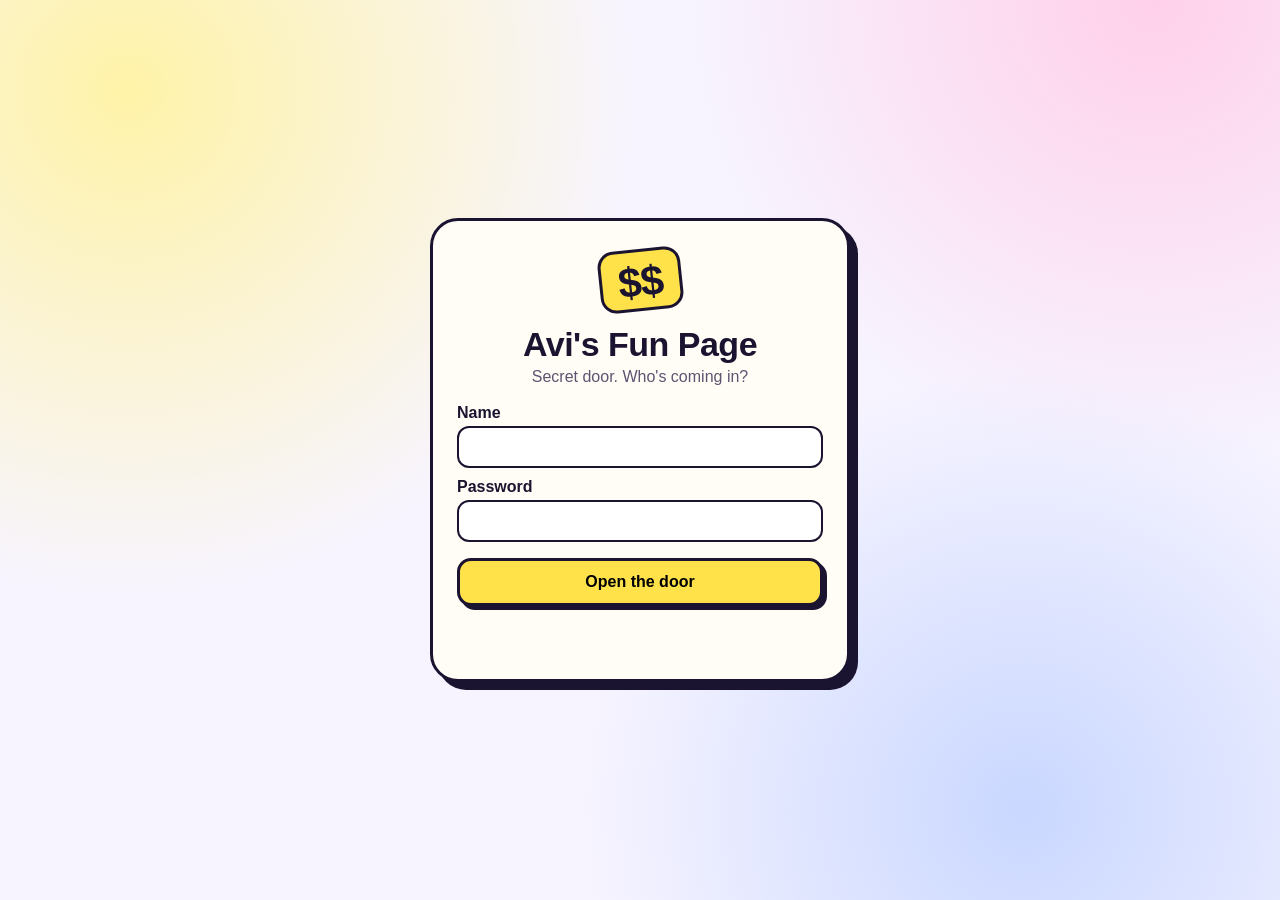
==== avi/index.html @ 1e5a7be8 "Avi page: bot is on" ====
<!DOCTYPE html>
<html lang="en">
<head>
<meta name="robots" content="noindex, nofollow">
<meta charset="UTF-8" />
<meta name="viewport" content="width=device-width, initial-scale=1" />
<title>Avi's Fun Page</title>
<style>
  :root {
    --yellow: #ffe14a;
    --ink: #1b1430;
    --card: #fffdf6;
    --blue: #3d6bff;
    --pink: #ff5fa2;
    --green: #1faf6a;
  }
  * { box-sizing: border-box; }
  body {
    margin: 0;
    min-height: 100vh;
    font-family: "Trebuchet MS", "Segoe UI", sans-serif;
    color: var(--ink);
    background:
      radial-gradient(circle at 10% 10%, #fff3a8 0, transparent 36%),
      radial-gradient(circle at 90% 0%, #ffd0ea 0, transparent 32%),
      radial-gradient(circle at 80% 90%, #c9d7ff 0, transparent 34%),
      #f7f4ff;
  }
  button, input { font: inherit; }
  .wrap { max-width: 980px; margin: 0 auto; padding: 28px 18px 64px; }
  .hidden { display: none !important; }
  .gate {
    min-height: 100vh;
    display: grid;
    place-items: center;
    padding: 24px;
  }
  .gate-card {
    width: min(420px, 100%);
    background: var(--card);
    border: 3px solid var(--ink);
    border-radius: 28px;
    padding: 28px 24px 22px;
    box-shadow: 8px 8px 0 var(--ink);
    text-align: center;
  }
  .egg-mark {
    display: inline-block;
    background: var(--yellow);
    color: var(--ink);
    font-weight: 900;
    font-size: 42px;
    letter-spacing: -1px;
    padding: 6px 16px 2px;
    border-radius: 16px;
    border: 3px solid var(--ink);
    transform: rotate(-6deg);
  }
  h1 { font-size: 34px; margin: 14px 0 4px; letter-spacing: -0.5px; }
  .sub { margin: 0 0 18px; color: #5c5470; }
  label { display: block; text-align: left; font-weight: 700; margin: 10px 0 4px; }
  input[type="text"], input[type="password"] {
    width: 100%;
    border: 2px solid var(--ink);
    border-radius: 12px;
    padding: 10px 12px;
    background: #fff;
  }
  .go {
    margin-top: 16px;
    width: 100%;
    background: var(--yellow);
    border: 3px solid var(--ink);
    border-radius: 14px;
    padding: 12px;
    font-weight: 800;
    cursor: pointer;
    box-shadow: 4px 4px 0 var(--ink);
  }
  .go:active { transform: translate(2px, 2px); box-shadow: 2px 2px 0 var(--ink); }
  .nope { min-height: 1.2em; color: #c4235a; font-weight: 700; }
  header.top {
    display: flex;
    justify-content: space-between;
    align-items: flex-end;
    gap: 12px;
    margin-bottom: 18px;
  }
  header.top h1 { margin: 0; font-size: 40px; }
  .who { font-weight: 800; }
  .out {
    background: #fff;
    border: 2px solid var(--ink);
    border-radius: 999px;
    padding: 6px 12px;
    cursor: pointer;
    font-weight: 700;
  }
  .grid { display: grid; grid-template-columns: repeat(auto-fit, minmax(260px, 1fr)); gap: 16px; }
  .card {
    background: var(--card);
    border: 3px solid var(--ink);
    border-radius: 22px;
    padding: 16px;
    box-shadow: 6px 6px 0 var(--ink);
  }
  .card h2 { margin: 0 0 8px; font-size: 22px; }
  .math-row, .sport-row { display: flex; flex-wrap: wrap; gap: 8px; }
  .chip, .check {
    border: 2px solid var(--ink);
    background: #fff;
    border-radius: 999px;
    padding: 6px 12px;
    cursor: pointer;
    font-weight: 800;
  }
  .chip.on { background: var(--yellow); }
  .problem { font-size: 32px; font-weight: 900; margin: 10px 0; }
  .answer { width: 120px; border: 2px solid var(--ink); border-radius: 12px; padding: 8px; }
  .ok { color: var(--green); font-weight: 800; }
  .dog-stage { text-align: center; padding: 8px 0 4px; }
  .dog {
    width: 140px; height: 110px; margin: 0 auto; position: relative; cursor: pointer;
  }
  .body {
    position: absolute; left: 28px; top: 36px; width: 84px; height: 52px;
    background: #f4c07a; border: 3px solid var(--ink); border-radius: 40px 46px 30px 36px;
  }
  .head {
    position: absolute; left: 78px; top: 18px; width: 52px; height: 48px;
    background: #f4c07a; border: 3px solid var(--ink); border-radius: 46% 46% 42% 42%;
  }
  .ear {
    position: absolute; width: 18px; height: 28px; background: #e09a55;
    border: 3px solid var(--ink); border-radius: 12px 12px 6px 6px; top: -16px;
  }
  .ear.l { left: 4px; transform: rotate(-18deg); }
  .ear.r { right: 4px; transform: rotate(18deg); }
  .eye {
    position: absolute; top: 16px; width: 7px; height: 7px; background: var(--ink); border-radius: 50%;
  }
  .eye.l { left: 12px; } .eye.r { right: 12px; }
  .nose {
    position: absolute; left: 20px; top: 28px; width: 12px; height: 8px;
    background: #1b1430; border-radius: 6px;
  }
  .tail {
    position: absolute; left: 8px; top: 28px; width: 28px; height: 10px;
    background: #e09a55; border: 3px solid var(--ink); border-radius: 10px;
    transform-origin: right center;
  }
  .dog.wag .tail { animation: wag 0.18s infinite alternate; }
  @keyframes wag { from { transform: rotate(18deg); } to { transform: rotate(-28deg); } }
  .scorebug {
    display: flex; justify-content: space-between; align-items: center;
    background: #1b1430; color: white; border-radius: 14px; padding: 10px 12px; margin-top: 10px;
  }
  .scorebug b { color: var(--yellow); font-size: 22px; }
  .call { min-height: 3.2em; font-weight: 700; }
  .bot {
    background: linear-gradient(160deg, #fff7c2, #ffe14a);
  }
  .dad-note {
    margin-top: 16px;
    background: #fff;
    border: 3px dashed var(--ink);
    border-radius: 18px;
    padding: 14px 16px;
  }
  .tiny { color: #5c5470; font-size: 14px; }
</style>
</head>
<body>
  <section id="gate" class="gate">
    <form class="gate-card" id="login-form">
      <div class="egg-mark">$$</div>
      <h1>Avi's Fun Page</h1>
      <p class="sub">Secret door. Who's coming in?</p>
      <label for="user">Name</label>
      <input id="user" name="user" type="text" autocomplete="username" required />
      <label for="pass">Password</label>
      <input id="pass" name="pass" type="password" autocomplete="current-password" required />
      <button class="go" type="submit">Open the door</button>
      <p class="nope" id="nope" role="status"></p>
    </form>
  </section>

  <main id="app" class="wrap hidden">
    <header class="top">
      <div>
        <div class="egg-mark">$$</div>
        <h1>Avi's Fun Page</h1>
        <p class="who" id="hello"></p>
      </div>
      <button class="out" id="out" type="button">Log out</button>
    </header>

    <div class="grid">
      <section class="card">
        <h2>Number lab</h2>
        <p class="tiny">You pick the heat. I make the problem.</p>
        <div class="math-row" id="levels">
          <button class="chip on" type="button" data-level="warm">Warm</button>
          <button class="chip" type="button" data-level="hot">Hot</button>
          <button class="chip" type="button" data-level="silly">Silly big</button>
        </div>
        <p class="problem" id="problem">?</p>
        <form id="math-form">
          <input class="answer" id="answer" inputmode="numeric" autocomplete="off" />
          <button class="check" type="submit">Check</button>
        </form>
        <p id="math-msg"></p>
        <p class="tiny">Streak: <b id="streak">0</b></p>
      </section>

      <section class="card">
        <h2>Dog pen</h2>
        <div class="dog-stage">
          <div class="dog" id="dog" title="Pet the dog">
            <div class="tail"></div>
            <div class="body"></div>
            <div class="head">
              <div class="ear l"></div>
              <div class="ear r"></div>
              <div class="eye l"></div>
              <div class="eye r"></div>
              <div class="nose"></div>
            </div>
          </div>
        </div>
        <p id="pets" class="tiny">Pets today: 0. Click the dog.</p>
        <label for="dog-name">What do you call your dog?</label>
        <input id="dog-name" type="text" maxlength="24" placeholder="Type a name" />
      </section>

      <section class="card">
        <h2>Sports booth</h2>
        <p class="tiny">Toy game. Not a real score.</p>
        <div class="sport-row" id="sports">
          <button class="chip" type="button" data-sport="baseball">Baseball</button>
          <button class="chip" type="button" data-sport="basketball">Basketball</button>
          <button class="chip" type="button" data-sport="soccer">Soccer</button>
          <button class="chip" type="button" data-sport="football">Football</button>
          <button class="chip" type="button" data-sport="hockey">Hockey</button>
        </div>
        <div class="scorebug">
          <span>Avi's Squad</span>
          <b id="score">0–0</b>
          <span>The Giggles</span>
        </div>
        <p class="call" id="call">Pick a sport. The announcer is extremely unserious.</p>
      </section>

      <section class="card bot">
        <h2>Your bot</h2>
        <p>This spot is yours. A separate helper, just for Avi, that you can point at whatever you dream up: math, the dog, sports, or something silly nobody has named yet.</p>
        <p class="tiny">It's ON! 🎉 Ask Dad to open <b>Avi Bot</b> in the Grok Bot app and say hi. Try: "give me a hard math puzzle" or "tell me a dog joke."</p>
      </section>
    </div>

    <section class="dad-note hidden" id="dad-note">
      <h2>Dad desk</h2>
      <p>Avi Bot is created (Oct 3). It lives in your Grok Bot app sidebar, kid-safe, no purchases or messages. This page is just the fun display.</p>
      <p class="tiny">The yellow $$ on every Control Center page opens this page.</p>
    </section>
  </main>

<script>
const USERS = {
  avi: "bbad8acbd88fbf45e729f18d007f5f16630a3dba6425dbb7a352989752b4cfa9",
  dad: "ab93b284d7d71db5f78f6d0e2ac29d49d326e6377ffda8e14a9309cc25140747"
};

async function digest(text) {
  const bytes = new TextEncoder().encode(text);
  const buf = await crypto.subtle.digest("SHA-256", bytes);
  return [...new Uint8Array(buf)].map(b => b.toString(16).padStart(2, "0")).join("");
}

const gate = document.getElementById("gate");
const app = document.getElementById("app");
const nope = document.getElementById("nope");

function showApp(role) {
  gate.classList.add("hidden");
  app.classList.remove("hidden");
  document.getElementById("hello").textContent = role === "dad"
    ? "Hi Dad. Avi's side is the same. Your note is at the bottom."
    : "Hi Avi. Math, your dog, every sport, and one very silly booth.";
  document.getElementById("dad-note").classList.toggle("hidden", role !== "dad");
  sessionStorage.setItem("avi-fun-role", role);
  nextProblem();
  loadDog();
}

document.getElementById("login-form").addEventListener("submit", async (e) => {
  e.preventDefault();
  const name = document.getElementById("user").value.trim().toLowerCase();
  const pass = document.getElementById("pass").value;
  const hash = await digest(pass);
  if (USERS[name] && USERS[name] === hash) {
    nope.textContent = "";
    showApp(name);
  } else {
    nope.textContent = "Nope. That door stayed shut.";
  }
});

document.getElementById("out").addEventListener("click", () => {
  sessionStorage.removeItem("avi-fun-role");
  app.classList.add("hidden");
  gate.classList.remove("hidden");
  document.getElementById("pass").value = "";
});

let level = "warm";
let answer = 0;
let streak = Number(localStorage.getItem("avi-streak") || 0);
document.getElementById("streak").textContent = streak;

document.getElementById("levels").addEventListener("click", (e) => {
  const btn = e.target.closest("button");
  if (!btn) return;
  level = btn.dataset.level;
  document.querySelectorAll("#levels .chip").forEach(b => b.classList.toggle("on", b === btn));
  nextProblem();
});

function rand(n) { return Math.floor(Math.random() * n); }

function nextProblem() {
  let text = "?";
  if (level === "warm") {
    const a = rand(12) + 1, b = rand(12) + 1;
    answer = a * b;
    text = a + " × " + b;
  } else if (level === "hot") {
    const a = rand(40) + 10, b = rand(40) + 10;
    answer = a + b;
    text = a + " + " + b;
  } else {
    const a = rand(20) + 2, b = rand(9) + 2, c = rand(9) + 1;
    answer = a * b + c;
    text = a + " × " + b + " + " + c;
  }
  document.getElementById("problem").textContent = text;
  document.getElementById("answer").value = "";
  document.getElementById("math-msg").textContent = "";
}

document.getElementById("math-form").addEventListener("submit", (e) => {
  e.preventDefault();
  const got = Number(document.getElementById("answer").value);
  const msg = document.getElementById("math-msg");
  if (got === answer) {
    streak += 1;
    msg.textContent = "Yes. That's the one.";
    msg.className = "ok";
    nextProblem();
  } else {
    streak = 0;
    msg.textContent = "Not yet. The number is still hiding.";
    msg.className = "";
  }
  localStorage.setItem("avi-streak", String(streak));
  document.getElementById("streak").textContent = streak;
});

const dog = document.getElementById("dog");
let pets = Number(localStorage.getItem("avi-pets") || 0);
function paintPets() {
  const name = (localStorage.getItem("avi-dog-name") || "").trim();
  const who = name ? name : "the dog";
  document.getElementById("pets").textContent = "Pets today: " + pets + ". " + who + " is into it.";
}
function loadDog() {
  document.getElementById("dog-name").value = localStorage.getItem("avi-dog-name") || "";
  paintPets();
}
dog.addEventListener("click", () => {
  pets += 1;
  localStorage.setItem("avi-pets", String(pets));
  dog.classList.add("wag");
  setTimeout(() => dog.classList.remove("wag"), 700);
  paintPets();
});
document.getElementById("dog-name").addEventListener("input", (e) => {
  localStorage.setItem("avi-dog-name", e.target.value);
  paintPets();
});

const calls = {
  baseball: ["It's a moon shot into the giggle zone.", "The pitcher just threw a meatball. Avi's Squad ate it.", "Strike three, and the Giggles argue with the umpire's hat."],
  basketball: ["From the logo. Nothing but yes.", "The Giggles traveled, then traveled again, then sat down.", "And-one, and the bench is doing a very serious dance."],
  soccer: ["Top corner. The keeper was tying a shoe.", "Avi's Squad strings six passes and the crowd does math.", "Goal. The Giggles blame the grass."],
  football: ["Touchdown. The dog would have caught that.", "Fourth and silly. They go for it. Of course they do.", "The kick is up, the kick is good, the announcer is not calm."],
  hockey: ["He roofs it. The lamp is on.", "The Giggles take a penalty for excessive giggling.", "Wraparound goal. The net is embarrassed."]
};
document.getElementById("sports").addEventListener("click", (e) => {
  const btn = e.target.closest("button");
  if (!btn) return;
  const lines = calls[btn.dataset.sport];
  const a = rand(9) + 1, b = rand(7);
  document.getElementById("score").textContent = a + "–" + b;
  document.getElementById("call").textContent = lines[rand(lines.length)];
});

const saved = sessionStorage.getItem("avi-fun-role");
if (saved === "avi" || saved === "dad") showApp(saved);
</script>
</body>
</html>
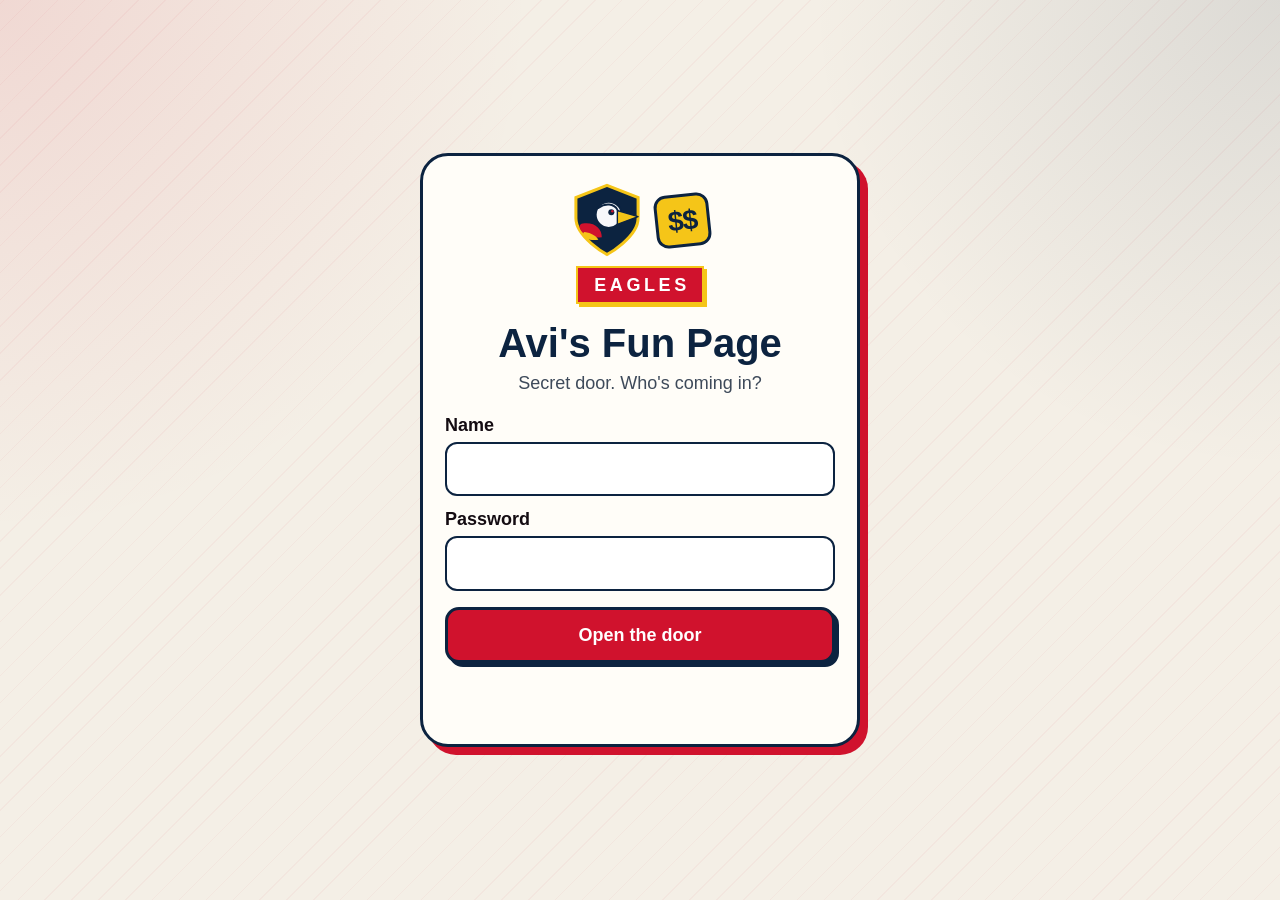
==== commit 44bbc109: "Redesign Avi's Fun Page with Eagles theme and new games Keep the kid and Dad login, number lab, dog " ====
--- a/avi/index.html
+++ b/avi/index.html
@@ -4,199 +4,586 @@
 <meta name="robots" content="noindex, nofollow">
 <meta charset="UTF-8" />
 <meta name="viewport" content="width=device-width, initial-scale=1" />
+<meta name="theme-color" content="#0c2340" />
 <title>Avi's Fun Page</title>
+<link rel="icon" href="data:image/svg+xml,%3Csvg xmlns='http://www.w3.org/2000/svg' viewBox='0 0 32 32'%3E%3Cpath d='M16 2 30 8v10c0 8-14 14-14 14S2 26 2 18V8L16 2z' fill='%230c2340' stroke='%23f5c518' stroke-width='2'/%3E%3Ccircle cx='17' cy='15' r='5' fill='%23f7f8fb'/%3E%3Cpath d='M21 13h8l-5 3 4 2h-7z' fill='%23f5c518'/%3E%3Ccircle cx='18' cy='14' r='1.4' fill='%23d0122d'/%3E%3C/svg%3E" />
 <style>
   :root {
-    --yellow: #ffe14a;
-    --ink: #1b1430;
-    --card: #fffdf6;
-    --blue: #3d6bff;
-    --pink: #ff5fa2;
-    --green: #1faf6a;
+    --red: #d0122d;
+    --red-dark: #8e0c1f;
+    --navy: #0c2340;
+    --navy-2: #16355c;
+    --gold: #f5c518;
+    --cream: #f4efe6;
+    --card: #fffdf8;
+    --ink: #140c12;
+    --muted: #3e4a5a;
+    --green: #0d7a45;
+    --purple: #5b2a86;
+    --spurs: #132257;
   }
   * { box-sizing: border-box; }
   body {
     margin: 0;
     min-height: 100vh;
-    font-family: "Trebuchet MS", "Segoe UI", sans-serif;
+    font-family: "Trebuchet MS", "Segoe UI", Verdana, sans-serif;
+    font-size: 18px;
+    line-height: 1.45;
     color: var(--ink);
-    background:
-      radial-gradient(circle at 10% 10%, #fff3a8 0, transparent 36%),
-      radial-gradient(circle at 90% 0%, #ffd0ea 0, transparent 32%),
-      radial-gradient(circle at 80% 90%, #c9d7ff 0, transparent 34%),
-      #f7f4ff;
-  }
-  button, input { font: inherit; }
-  .wrap { max-width: 980px; margin: 0 auto; padding: 28px 18px 64px; }
+    background-color: var(--cream);
+    background-image:
+      radial-gradient(circle at 0 0, rgba(208, 18, 45, .1), transparent 34%),
+      radial-gradient(circle at 100% 0, rgba(12, 35, 64, .1), transparent 30%),
+      repeating-linear-gradient(-45deg, transparent, transparent 18px, rgba(208, 18, 45, .04) 18px, rgba(208, 18, 45, .04) 19px);
+    overflow-x: hidden;
+  }
+  button, input, summary { font: inherit; color: inherit; }
+  button { cursor: pointer; }
+  :focus-visible { outline: 3px solid var(--gold); outline-offset: 2px; }
+  .wrap { max-width: 1100px; margin: 0 auto; padding: 0 16px 72px; }
   .hidden { display: none !important; }
+  .tiny { color: var(--muted); font-size: 16px; }
+  .kicker {
+    display: inline-block;
+    margin: 0 0 6px;
+    background: var(--red);
+    color: white;
+    font-size: 12px;
+    font-weight: 900;
+    letter-spacing: .12em;
+    padding: 4px 8px;
+    border-radius: 999px;
+  }
+  h1, h2, h3 { line-height: 1.15; }
+  .eagle { width: 76px; height: 76px; display: block; transform-origin: 50% 80%; animation: bob 2.6s ease-in-out infinite alternate; }
+  @keyframes bob { from { transform: rotate(-3deg); } to { transform: rotate(3deg); } }
+  .egg-mark {
+    display: inline-block;
+    background: var(--gold);
+    color: var(--navy);
+    font-weight: 900;
+    font-size: 28px;
+    letter-spacing: -1px;
+    padding: 4px 10px 2px;
+    border-radius: 12px;
+    border: 3px solid var(--navy);
+    transform: rotate(-6deg);
+  }
+  .nameplate {
+    display: inline-block;
+    margin: 8px 0;
+    background: var(--red);
+    color: white;
+    font-weight: 900;
+    letter-spacing: .2em;
+    padding: 4px 12px 4px 16px;
+    border: 2px solid var(--gold);
+    box-shadow: 3px 3px 0 var(--gold);
+  }
   .gate {
     min-height: 100vh;
     display: grid;
     place-items: center;
-    padding: 24px;
+    padding: 24px 16px;
   }
   .gate-card {
-    width: min(420px, 100%);
+    width: min(440px, 100%);
     background: var(--card);
-    border: 3px solid var(--ink);
+    border: 3px solid var(--navy);
     border-radius: 28px;
-    padding: 28px 24px 22px;
-    box-shadow: 8px 8px 0 var(--ink);
+    padding: 26px 22px 22px;
+    box-shadow: 8px 8px 0 var(--red);
     text-align: center;
   }
-  .egg-mark {
-    display: inline-block;
-    background: var(--yellow);
-    color: var(--ink);
-    font-weight: 900;
-    font-size: 42px;
-    letter-spacing: -1px;
-    padding: 6px 16px 2px;
-    border-radius: 16px;
-    border: 3px solid var(--ink);
-    transform: rotate(-6deg);
-  }
-  h1 { font-size: 34px; margin: 14px 0 4px; letter-spacing: -0.5px; }
-  .sub { margin: 0 0 18px; color: #5c5470; }
-  label { display: block; text-align: left; font-weight: 700; margin: 10px 0 4px; }
+  .gate-brand, .hero-brand { display: flex; align-items: center; gap: 10px; }
+  .gate-brand { justify-content: center; }
+  .gate h1 { color: var(--navy); font-size: clamp(32px, 8vw, 40px); margin: 8px 0 4px; }
+  .sub { margin: 0 0 16px; color: var(--muted); }
+  label { display: block; text-align: left; font-weight: 800; margin: 10px 0 4px; }
   input[type="text"], input[type="password"] {
     width: 100%;
-    border: 2px solid var(--ink);
+    border: 2px solid var(--navy);
     border-radius: 12px;
-    padding: 10px 12px;
-    background: #fff;
-  }
-  .go {
-    margin-top: 16px;
-    width: 100%;
-    background: var(--yellow);
-    border: 3px solid var(--ink);
+    padding: 12px;
+    min-height: 52px;
+    background: white;
+    font-size: 18px;
+  }
+  .big, .check, .chip, .tab, .month, .gem-chip, .quiz-opt, .out, .aim-row button, .suggest button, .promo button {
+    min-height: 48px;
+  }
+  .big {
+    background: var(--red);
+    color: white;
+    border: 3px solid var(--navy);
     border-radius: 14px;
-    padding: 12px;
+    padding: 12px 16px;
+    font-weight: 900;
+    box-shadow: 4px 4px 0 var(--navy);
+  }
+  .big.gold { background: var(--gold); color: var(--navy); }
+  .big.navy { background: var(--navy); color: white; }
+  .big:active, .check:active, .chip:active { transform: translate(2px, 2px); }
+  .wide { width: 100%; margin-top: 16px; }
+  .nope { min-height: 1.3em; color: var(--red); font-weight: 800; }
+  .hero {
+    margin: 0 -16px;
+    padding: 18px 16px 16px;
+    background:
+      linear-gradient(180deg, rgba(208, 18, 45, .2), transparent 42%),
+      var(--navy);
+    color: white;
+  }
+  .hero-top { display: flex; justify-content: space-between; align-items: center; gap: 12px; }
+  .hero h1 { margin: 0; font-size: clamp(34px, 8vw, 56px); color: white; text-shadow: 3px 3px 0 var(--red); }
+  .who { margin: 6px 0 0; color: var(--gold); font-weight: 800; }
+  .hero-sub { margin: 6px 0 0; color: #f7f1e4; }
+  .hero .out {
+    background: transparent;
+    color: white;
+    border: 2px solid white;
+    border-radius: 999px;
+    padding: 8px 14px;
     font-weight: 800;
-    cursor: pointer;
-    box-shadow: 4px 4px 0 var(--ink);
-  }
-  .go:active { transform: translate(2px, 2px); box-shadow: 2px 2px 0 var(--ink); }
-  .nope { min-height: 1.2em; color: #c4235a; font-weight: 700; }
-  header.top {
+  }
+  .bands { display: flex; height: 12px; margin: 0 -16px 16px; }
+  .bands span { flex: 1; }
+  .bands span:nth-child(1) { background: var(--red); }
+  .bands span:nth-child(2) { background: white; }
+  .bands span:nth-child(3) { background: var(--navy); }
+  .bands span:nth-child(4) { background: var(--gold); }
+  .jump {
+    position: sticky;
+    top: 0;
+    z-index: 8;
     display: flex;
-    justify-content: space-between;
-    align-items: flex-end;
-    gap: 12px;
-    margin-bottom: 18px;
-  }
-  header.top h1 { margin: 0; font-size: 40px; }
-  .who { font-weight: 800; }
-  .out {
-    background: #fff;
-    border: 2px solid var(--ink);
+    gap: 8px;
+    overflow-x: auto;
+    padding: 10px 0;
+    background: rgba(244, 239, 230, .96);
+    border-bottom: 3px solid var(--red);
+  }
+  .jump a {
+    flex: 0 0 auto;
+    min-height: 48px;
+    display: inline-flex;
+    align-items: center;
+    padding: 0 14px;
     border-radius: 999px;
-    padding: 6px 12px;
-    cursor: pointer;
-    font-weight: 700;
-  }
-  .grid { display: grid; grid-template-columns: repeat(auto-fit, minmax(260px, 1fr)); gap: 16px; }
-  .card {
+    background: var(--navy);
+    color: white;
+    text-decoration: none;
+    font-weight: 800;
+  }
+  .grid { display: grid; grid-template-columns: repeat(auto-fit, minmax(280px, 1fr)); gap: 16px; margin-top: 16px; }
+  .card, .panel {
     background: var(--card);
-    border: 3px solid var(--ink);
+    border: 3px solid var(--navy);
     border-radius: 22px;
     padding: 16px;
-    box-shadow: 6px 6px 0 var(--ink);
-  }
-  .card h2 { margin: 0 0 8px; font-size: 22px; }
-  .math-row, .sport-row { display: flex; flex-wrap: wrap; gap: 8px; }
-  .chip, .check {
-    border: 2px solid var(--ink);
-    background: #fff;
+    box-shadow: 6px 6px 0 var(--red);
+    scroll-margin-top: 72px;
+  }
+  .panel { margin-top: 16px; }
+  .card h2, .panel h2 { margin: 0 0 8px; font-size: 26px; color: var(--navy); }
+  .math-row, .sport-row, .row-wrap { display: flex; flex-wrap: wrap; gap: 8px; }
+  .chip, .check, .tab, .month, .gem-chip {
+    border: 2px solid var(--navy);
+    background: white;
     border-radius: 999px;
-    padding: 6px 12px;
-    cursor: pointer;
+    padding: 8px 14px;
     font-weight: 800;
-  }
-  .chip.on { background: var(--yellow); }
-  .problem { font-size: 32px; font-weight: 900; margin: 10px 0; }
-  .answer { width: 120px; border: 2px solid var(--ink); border-radius: 12px; padding: 8px; }
+    color: var(--navy);
+  }
+  .chip.on, .month.on { background: var(--red); color: white; }
+  .check { background: var(--red); color: white; border-radius: 12px; }
+  .problem { font-size: clamp(28px, 6vw, 36px); font-weight: 900; margin: 10px 0; color: var(--navy); }
+  .answer { width: min(160px, 100%); border: 2px solid var(--navy); border-radius: 12px; padding: 8px 12px; min-height: 52px; font-size: 22px; font-weight: 800; }
+  .math-line { display: flex; flex-wrap: wrap; gap: 8px; align-items: center; }
   .ok { color: var(--green); font-weight: 800; }
   .dog-stage { text-align: center; padding: 8px 0 4px; }
   .dog {
-    width: 140px; height: 110px; margin: 0 auto; position: relative; cursor: pointer;
-  }
-  .body {
-    position: absolute; left: 28px; top: 36px; width: 84px; height: 52px;
+    width: 180px; height: 140px; margin: 8px auto 18px; position: relative; cursor: pointer;
+    transform: scale(1.05);
+  }
+  .dog .body {
+    position: absolute; left: 28px; top: 42px; width: 92px; height: 56px;
     background: #f4c07a; border: 3px solid var(--ink); border-radius: 40px 46px 30px 36px;
   }
-  .head {
-    position: absolute; left: 78px; top: 18px; width: 52px; height: 48px;
+  .dog .head {
+    position: absolute; left: 86px; top: 22px; width: 58px; height: 52px;
     background: #f4c07a; border: 3px solid var(--ink); border-radius: 46% 46% 42% 42%;
   }
-  .ear {
+  .dog .ear {
     position: absolute; width: 18px; height: 28px; background: #e09a55;
     border: 3px solid var(--ink); border-radius: 12px 12px 6px 6px; top: -16px;
   }
-  .ear.l { left: 4px; transform: rotate(-18deg); }
-  .ear.r { right: 4px; transform: rotate(18deg); }
-  .eye {
-    position: absolute; top: 16px; width: 7px; height: 7px; background: var(--ink); border-radius: 50%;
-  }
-  .eye.l { left: 12px; } .eye.r { right: 12px; }
-  .nose {
-    position: absolute; left: 20px; top: 28px; width: 12px; height: 8px;
-    background: #1b1430; border-radius: 6px;
-  }
-  .tail {
-    position: absolute; left: 8px; top: 28px; width: 28px; height: 10px;
+  .dog .ear.l { left: 4px; transform: rotate(-18deg); }
+  .dog .ear.r { right: 4px; transform: rotate(18deg); }
+  .dog .eye { position: absolute; top: 16px; width: 7px; height: 7px; background: var(--ink); border-radius: 50%; }
+  .dog .eye.l { left: 14px; }
+  .dog .eye.r { right: 14px; }
+  .dog .nose { position: absolute; left: 22px; top: 30px; width: 12px; height: 8px; background: var(--ink); border-radius: 6px; }
+  .dog .tail {
+    position: absolute; left: 6px; top: 34px; width: 30px; height: 10px;
     background: #e09a55; border: 3px solid var(--ink); border-radius: 10px;
     transform-origin: right center;
   }
-  .dog.wag .tail { animation: wag 0.18s infinite alternate; }
+  .dog .collar {
+    position: absolute; left: 8px; right: 10px; bottom: 8px; height: 8px;
+    background: var(--red); border-radius: 4px; z-index: 2;
+  }
+  .dog .collar::after {
+    content: ""; position: absolute; left: 50%; top: 6px; width: 8px; height: 8px;
+    background: var(--gold); border: 2px solid var(--ink); border-radius: 50%; transform: translateX(-50%);
+  }
+  .dog.wag .tail { animation: wag .18s infinite alternate; }
   @keyframes wag { from { transform: rotate(18deg); } to { transform: rotate(-28deg); } }
   .scorebug {
-    display: flex; justify-content: space-between; align-items: center;
-    background: #1b1430; color: white; border-radius: 14px; padding: 10px 12px; margin-top: 10px;
-  }
-  .scorebug b { color: var(--yellow); font-size: 22px; }
+    display: flex; justify-content: space-between; align-items: center; gap: 8px;
+    background: var(--navy); color: white; border-radius: 14px; padding: 10px 12px; margin-top: 10px;
+    border-bottom: 4px solid var(--red);
+  }
+  .scorebug b { color: var(--gold); font-size: 28px; letter-spacing: 1px; }
   .call { min-height: 3.2em; font-weight: 700; }
   .bot {
-    background: linear-gradient(160deg, #fff7c2, #ffe14a);
+    background: linear-gradient(165deg, #fff 0%, #fff4d2 45%, #ffd0d6 100%);
+    border-color: var(--red);
+  }
+  .beam-stage {
+    position: relative;
+    height: 280px;
+    border-radius: 18px;
+    overflow: hidden;
+    background: linear-gradient(#07060f, #1a1030 68%, #2a1848);
+    border: 3px solid #140c22;
+  }
+  .beam-stage::before {
+    content: "";
+    position: absolute;
+    inset: 0;
+    background-image:
+      radial-gradient(1.5px 1.5px at 12% 22%, #fff, transparent),
+      radial-gradient(1.5px 1.5px at 28% 14%, #fff, transparent),
+      radial-gradient(1px 1px at 46% 28%, #fff, transparent),
+      radial-gradient(1.5px 1.5px at 70% 18%, #fff, transparent),
+      radial-gradient(1px 1px at 84% 32%, #fff, transparent),
+      radial-gradient(1.5px 1.5px at 62% 40%, #fff, transparent);
+  }
+  .skyline {
+    position: absolute; left: 0; right: 0; bottom: 0; height: 70px;
+    background:
+      linear-gradient(#241433, #241433) 8% 100% / 10% 46% no-repeat,
+      linear-gradient(#3a2158, #3a2158) 22% 100% / 8% 70% no-repeat,
+      linear-gradient(#241433, #241433) 36% 100% / 14% 40% no-repeat,
+      linear-gradient(#4c2a72, #4c2a72) 54% 100% / 7% 78% no-repeat,
+      linear-gradient(#241433, #241433) 68% 100% / 12% 52% no-repeat,
+      linear-gradient(#3a2158, #3a2158) 84% 100% / 9% 64% no-repeat,
+      linear-gradient(#120a1c, #120a1c);
+  }
+  .hoop {
+    position: absolute; top: 36px; left: 50%; transform: translateX(-50%);
+    width: 78px; height: 16px; border: 5px solid var(--gold); border-bottom: none; border-radius: 10px 10px 0 0;
+    z-index: 2;
+  }
+  .net {
+    position: absolute; top: 50px; left: 50%; transform: translateX(-50%);
+    width: 68px; height: 40px; z-index: 2;
+    background:
+      repeating-linear-gradient(90deg, transparent 0 7px, rgba(255,255,255,.55) 7px 8px),
+      repeating-linear-gradient(0deg, transparent 0 7px, rgba(255,255,255,.35) 7px 8px);
+    clip-path: polygon(0 0, 100% 0, 78% 100%, 22% 100%);
+  }
+  .beam {
+    position: absolute; left: 50%; bottom: 0; width: 110px; height: 100%;
+    transform: translateX(-50%) scaleY(0); transform-origin: bottom center;
+    background: linear-gradient(to top, rgba(168, 85, 247, .05), rgba(192, 132, 252, .75) 28%, #f6edff);
+    clip-path: polygon(38% 100%, 62% 100%, 100% 0, 0 0);
+    transition: transform .45s ease;
+    z-index: 1;
+  }
+  .beam-stage.lit .beam { transform: translateX(-50%) scaleY(1); }
+  .beam-label {
+    position: absolute; left: 12px; right: 12px; bottom: 78px; text-align: center;
+    color: white; font-weight: 900; text-shadow: 0 2px 0 #000; z-index: 3;
+  }
+  .legend-grid { display: grid; grid-template-columns: repeat(auto-fit, minmax(190px, 1fr)); gap: 12px; }
+  .flip {
+    display: block; width: 100%; padding: 0; border: 0; background: transparent;
+    text-align: left; color: inherit; perspective: 900px; min-height: 0;
+  }
+  .flip-inner { display: grid; min-height: 176px; transform-style: preserve-3d; transition: transform .45s ease; }
+  .flip.on .flip-inner { transform: rotateY(180deg); }
+  .face {
+    grid-area: 1 / 1;
+    backface-visibility: hidden;
+    border: 3px solid var(--navy);
+    border-radius: 16px;
+    padding: 12px;
+  }
+  .face.front { background: #140c22; color: white; }
+  .face.back { background: var(--card); color: var(--ink); transform: rotateY(180deg); border-color: var(--purple); }
+  .badge {
+    display: inline-block; background: var(--gold); color: var(--navy);
+    font-weight: 900; border-radius: 999px; padding: 2px 8px; margin-bottom: 6px;
+  }
+  .face h3 { margin: 0 0 6px; font-size: 20px; }
+  .face p { margin: 0; }
+  .scarf {
+    height: 18px; border-radius: 9px; margin-bottom: 8px;
+    background: repeating-linear-gradient(90deg, var(--spurs) 0 18px, #fff 18px 30px);
+    border: 2px solid var(--spurs);
+  }
+  .soccer-layout, .gem-layout, .chess-top { display: grid; gap: 16px; }
+  @media (min-width: 860px) {
+    .soccer-layout { grid-template-columns: 1.15fr .85fr; }
+    .gem-layout { grid-template-columns: minmax(0, 1fr) minmax(280px, 380px); align-items: start; }
+  }
+  .pitch {
+    position: relative; height: 300px; border-radius: 16px; overflow: hidden;
+    border: 3px solid white;
+    background: repeating-linear-gradient(90deg, #1e7a3a 0 32px, #229445 32px 64px);
+    box-shadow: inset 0 0 0 3px var(--spurs);
+  }
+  .pitch::before {
+    content: ""; position: absolute; left: 50%; top: 0; transform: translateX(-50%);
+    width: 58%; height: 100px; border: 2px solid rgba(255,255,255,.85); border-top: none;
+  }
+  .goal-frame {
+    position: absolute; top: 6px; left: 50%; transform: translateX(-50%);
+    width: 48%; height: 78px; border: 4px solid white; border-top: none;
+    background: repeating-linear-gradient(90deg, rgba(255,255,255,.18) 0 8px, transparent 8px 16px);
+  }
+  .keeper {
+    position: absolute; bottom: 108px; left: 50%; width: 36px; height: 48px; margin-left: -18px;
+    background: var(--spurs); border: 2px solid white; border-radius: 12px 12px 6px 6px;
+    transition: left .25s ease; z-index: 2;
+  }
+  .keeper::before {
+    content: ""; position: absolute; width: 16px; height: 16px; background: #f3c7a6;
+    border: 2px solid var(--spurs); border-radius: 50%; top: -14px; left: 8px;
+  }
+  .keeper::after {
+    content: ""; position: absolute; width: 26px; height: 8px; background: var(--gold);
+    left: 3px; top: 16px; border-radius: 4px;
+  }
+  .ball {
+    position: absolute; left: 50%; bottom: 16px; width: 32px; height: 32px; margin-left: -16px;
+    border-radius: 50%; border: 2px solid #111; z-index: 3;
+    transition: left .4s ease, bottom .4s ease;
+    background:
+      radial-gradient(circle at 35% 35%, #fff 0 18%, transparent 19%),
+      conic-gradient(from 20deg, #111 0 40deg, #fff 0 80deg, #111 0 130deg, #fff 0 180deg, #111 0 230deg, #fff 0 280deg, #111 0 320deg, #fff 0 360deg);
+  }
+  .aim-row { display: grid; grid-template-columns: 1fr 1fr 1fr; gap: 8px; margin-top: 8px; }
+  .aim-row button {
+    background: var(--spurs); color: white; border: 3px solid white; border-radius: 14px; font-weight: 900;
+    box-shadow: 0 4px 0 #070e22;
+  }
+  .aim-row button:disabled { opacity: .5; }
+  .fact-card {
+    background: white; border: 3px solid var(--spurs); border-radius: 16px; padding: 12px; margin-bottom: 10px;
+  }
+  .fact-card h3 { margin: 0 0 6px; color: var(--spurs); }
+  .tabs { display: flex; flex-wrap: wrap; gap: 8px; margin-bottom: 12px; }
+  .tab.on { background: var(--navy); color: white; }
+  .board-with-coords {
+    display: grid;
+    grid-template-columns: 22px minmax(0, 1fr);
+    grid-template-rows: minmax(0, 1fr) 22px;
+    width: min(100%, 540px);
+    margin: 0 auto;
+  }
+  .ranks { grid-column: 1; grid-row: 1; display: flex; flex-direction: column; height: 100%; }
+  .files { grid-column: 2; grid-row: 2; display: flex; }
+  .ranks span, .files span { flex: 1; display: grid; place-items: center; font-size: 12px; font-weight: 800; color: var(--navy); }
+  .board {
+    grid-column: 2; grid-row: 1;
+    display: grid; grid-template-columns: repeat(8, minmax(0, 1fr));
+    width: 100%; aspect-ratio: 1;
+    border: 3px solid var(--navy); border-radius: 6px; overflow: hidden;
+    touch-action: manipulation;
+  }
+  .sq {
+    position: relative; display: grid; place-items: center;
+    padding: 0; margin: 0; border: 0; border-radius: 0; min-height: 0; min-width: 0;
+    aspect-ratio: 1;
+  }
+  .sq.light { background: #f6efe2; }
+  .sq.dark { background: #1f4b86; }
+  .sq.sel { outline: 4px solid var(--red); outline-offset: -4px; z-index: 1; }
+  .sq.last { box-shadow: inset 0 0 0 999px rgba(245, 197, 24, .38); }
+  .sq.check { background: #e85a6b !important; }
+  .sq.reveal { outline: 4px dashed var(--gold); outline-offset: -6px; z-index: 1; }
+  .sq.dot::after, .sq.cap::after {
+    content: ""; position: absolute; z-index: 2; pointer-events: none;
+  }
+  .sq.dot::after {
+    width: 24%; height: 24%; border-radius: 50%; background: var(--gold);
+    box-shadow: 0 0 0 2px rgba(12, 35, 64, .35);
+  }
+  .sq.cap::after {
+    width: 74%; height: 74%; border-radius: 50%; border: 4px solid var(--gold); box-sizing: border-box;
+  }
+  .piece { width: 84%; height: 84%; display: block; pointer-events: none; }
+  .piece path, .piece circle { fill: var(--fill); stroke: var(--stroke); stroke-width: 1.5; stroke-linejoin: round; }
+  .piece.pw { --fill: #fffdf8; --stroke: #0c2340; }
+  .piece.pb { --fill: #22170f; --stroke: #f5c518; }
+  .piece .ink { fill: var(--stroke); stroke: none; }
+  .piece .cut { fill: none; stroke: var(--stroke); stroke-width: 2; }
+  .promo { margin-top: 10px; padding: 10px; border: 3px dashed var(--red); border-radius: 14px; background: #fff6f7; }
+  .learn-pieces { display: flex; flex-wrap: wrap; gap: 8px; margin-bottom: 10px; }
+  .learn-pieces .chip, .promo button { display: inline-flex; align-items: center; gap: 6px; }
+  .learn-pieces .piece, .promo .piece { width: 28px; height: 28px; }
+  .gem-search { display: flex; flex-wrap: wrap; gap: 8px; }
+  .gem-search input { flex: 1 1 220px; }
+  .suggest { display: flex; flex-direction: column; gap: 6px; margin-top: 8px; }
+  .suggest button { text-align: left; background: white; border: 2px solid var(--navy); border-radius: 12px; padding: 8px 12px; font-weight: 800; }
+  .suggest button.on, .month.on { background: var(--gold); }
+  .gem-card {
+    border: 3px solid var(--navy); border-radius: 18px; padding: 12px; background: white; min-height: 180px;
+  }
+  .gem-art { width: min(220px, 80%); height: auto; display: block; margin: 0 auto 8px; }
+  .gem-art.opal { animation: hue 3.5s linear infinite alternate; }
+  @keyframes hue { from { filter: hue-rotate(0deg); } to { filter: hue-rotate(35deg); } }
+  .gem-art .shine { animation: glint 2.4s ease-in-out infinite; }
+  @keyframes glint { 50% { opacity: .35; } }
+  .mohs { display: grid; grid-template-columns: repeat(10, 1fr); gap: 3px; margin: 6px 0; }
+  .mohs span { display: block; height: 16px; border-radius: 4px; background: #e6e0d6; }
+  .mohs .full { background: var(--gem, var(--red)); }
+  .mohs .part { background: linear-gradient(90deg, var(--gem, var(--red)) 55%, #e6e0d6 55%); }
+  .fact-line { margin: 8px 0; }
+  .fact-line b { display: block; color: var(--red-dark); }
+  details summary { font-weight: 900; min-height: 48px; display: flex; align-items: center; cursor: pointer; }
+  .steps, .safety, .quiz-choices { display: grid; gap: 8px; }
+  .steps { grid-template-columns: repeat(auto-fit, minmax(180px, 1fr)); margin: 10px 0; }
+  .step {
+    background: var(--navy); color: white; border-radius: 16px; padding: 12px; min-height: 120px;
+  }
+  .step b { display: block; color: var(--gold); margin-bottom: 4px; }
+  .safety { grid-template-columns: repeat(auto-fit, minmax(160px, 1fr)); }
+  .safety div, .lesson-card {
+    background: white; border: 3px solid var(--navy); border-radius: 16px; padding: 12px;
+  }
+  .safety .stop { border-color: var(--red); }
+  .safety .go-share { border-color: var(--green); }
+  .lesson-card { margin: 10px 0; }
+  .lesson-card h3 { margin: 0 0 6px; color: var(--navy); }
+  .quiz-choices { grid-template-columns: 1fr; }
+  .quiz-opt {
+    text-align: left; background: white; border: 3px solid var(--navy); border-radius: 14px;
+    padding: 10px 12px; font-weight: 800;
+  }
+  .quiz-opt.good { background: #d9ffe8; }
+  .quiz-opt.bad { background: #ffe0e6; }
+  .quiz-opt:disabled { cursor: default; }
+  .better {
+    background: #fff8d8; border: 3px solid var(--navy); border-radius: 14px; padding: 12px; font-weight: 800; min-height: 3.2em;
+  }
+  .weak {
+    display: inline-block; background: #eee; border-radius: 8px; padding: 2px 8px; font-weight: 900;
   }
   .dad-note {
-    margin-top: 16px;
-    background: #fff;
-    border: 3px dashed var(--ink);
-    border-radius: 18px;
-    padding: 14px 16px;
-  }
-  .tiny { color: #5c5470; font-size: 14px; }
+    margin-top: 16px; background: white; border: 3px dashed var(--navy); border-radius: 18px; padding: 14px 16px;
+    scroll-margin-top: 72px;
+  }
+  .footer-note { text-align: center; color: var(--muted); font-weight: 700; margin: 18px 0 0; }
+  .highfive {
+    position: fixed; left: 50%; bottom: 22px; transform: translateX(-50%);
+    background: var(--gold); color: var(--navy); border: 3px solid var(--navy);
+    border-radius: 999px; padding: 10px 18px; font-weight: 900; font-size: 26px;
+    z-index: 25; box-shadow: 4px 4px 0 var(--red); pointer-events: none;
+  }
+  .highfive.pop { animation: pop .35s ease; }
+  @keyframes pop { from { transform: translateX(-50%) scale(.7); } to { transform: translateX(-50%) scale(1); } }
+  #confetti { position: fixed; inset: 0; pointer-events: none; overflow: hidden; z-index: 24; }
+  #confetti i {
+    position: absolute; top: -16px; width: 10px; height: 14px; border-radius: 2px;
+    animation: fall 1.15s ease-in forwards;
+  }
+  @keyframes fall { to { top: 110%; transform: rotate(200deg); } }
+  @media (max-width: 640px) {
+    .scorebug span { font-size: 14px; }
+    .hero .egg-mark { font-size: 22px; }
+    .eagle { width: 64px; height: 64px; }
+  }
+  @media (prefers-reduced-motion: reduce) {
+    *, *::before, *::after {
+      animation: none !important;
+      transition: none !important;
+    }
+  }
 </style>
 </head>
 <body>
   <section id="gate" class="gate">
     <form class="gate-card" id="login-form">
-      <div class="egg-mark">$$</div>
+      <div class="gate-brand">
+        <svg class="eagle" viewBox="0 0 88 88" aria-hidden="true">
+          <path fill="#0c2340" stroke="#f5c518" stroke-width="3.5" d="M44 4 80 18v24c0 22-36 42-36 42S8 64 8 42V18L44 4z"/>
+          <path fill="#d0122d" d="M16 48c14-2 22 6 22 16-14 2-24-4-26-12 0-2 2-4 4-4z"/>
+          <path fill="#f5c518" d="M18 58c8 1 14 5 16 9-10 1-16-1-18-5 0-2 1-4 2-4z"/>
+          <circle cx="46" cy="38" r="15" fill="#f7f8fb" stroke="#0c2340" stroke-width="2"/>
+          <polygon points="56,33 80,40 56,49" fill="#f5c518" stroke="#0c2340" stroke-width="1.6" stroke-linejoin="round"/>
+          <circle cx="49" cy="35" r="3.5" fill="#0c2340"/>
+          <circle cx="50.2" cy="33.8" r="1.4" fill="#d0122d"/>
+          <path d="M34 30c8-6 18-5 22 2" fill="none" stroke="#0c2340" stroke-width="2.2" stroke-linecap="round"/>
+        </svg>
+        <div class="egg-mark">$$</div>
+      </div>
+      <div class="nameplate">EAGLES</div>
       <h1>Avi's Fun Page</h1>
       <p class="sub">Secret door. Who's coming in?</p>
       <label for="user">Name</label>
       <input id="user" name="user" type="text" autocomplete="username" required />
       <label for="pass">Password</label>
       <input id="pass" name="pass" type="password" autocomplete="current-password" required />
-      <button class="go" type="submit">Open the door</button>
+      <button class="big wide" type="submit">Open the door</button>
       <p class="nope" id="nope" role="status"></p>
     </form>
   </section>
 
   <main id="app" class="wrap hidden">
-    <header class="top">
-      <div>
-        <div class="egg-mark">$$</div>
-        <h1>Avi's Fun Page</h1>
-        <p class="who" id="hello"></p>
+    <header class="hero">
+      <div class="hero-top">
+        <div class="hero-brand">
+          <svg class="eagle" viewBox="0 0 88 88" aria-hidden="true">
+            <path fill="#0c2340" stroke="#f5c518" stroke-width="3.5" d="M44 4 80 18v24c0 22-36 42-36 42S8 64 8 42V18L44 4z"/>
+            <path fill="#d0122d" d="M16 48c14-2 22 6 22 16-14 2-24-4-26-12 0-2 2-4 4-4z"/>
+            <path fill="#f5c518" d="M18 58c8 1 14 5 16 9-10 1-16-1-18-5 0-2 1-4 2-4z"/>
+            <circle cx="46" cy="38" r="15" fill="#f7f8fb" stroke="#0c2340" stroke-width="2"/>
+            <polygon points="56,33 80,40 56,49" fill="#f5c518" stroke="#0c2340" stroke-width="1.6" stroke-linejoin="round"/>
+            <circle cx="49" cy="35" r="3.5" fill="#0c2340"/>
+            <circle cx="50.2" cy="33.8" r="1.4" fill="#d0122d"/>
+            <path d="M34 30c8-6 18-5 22 2" fill="none" stroke="#0c2340" stroke-width="2.2" stroke-linecap="round"/>
+          </svg>
+          <div class="egg-mark">$$</div>
+        </div>
+        <button class="out" id="out" type="button">Log out</button>
       </div>
-      <button class="out" id="out" type="button">Log out</button>
+      <div class="nameplate">EAGLES</div>
+      <h1>Avi's Fun Page</h1>
+      <p class="who" id="hello"></p>
+      <p class="hero-sub">Eagles spirit in red, navy, and gold. Math, sports, chess, gems, and one very silly dog.</p>
     </header>
+    <div class="bands" aria-hidden="true"><span></span><span></span><span></span><span></span></div>
+
+    <nav class="jump" aria-label="Page sections">
+      <a href="#lab">Number lab</a>
+      <a href="#dogpen">Dog</a>
+      <a href="#sports">Sports</a>
+      <a href="#bot">Your bot</a>
+      <a href="#kings">Kings</a>
+      <a href="#soccer">Soccer</a>
+      <a href="#chess">Chess</a>
+      <a href="#gems">Gems</a>
+      <a href="#ai">AI</a>
+      <a href="#dad-note" id="dad-jump" class="hidden">Dad desk</a>
+    </nav>
 
     <div class="grid">
-      <section class="card">
+      <section class="card" id="lab">
+        <p class="kicker">LAB</p>
         <h2>Number lab</h2>
         <p class="tiny">You pick the heat. I make the problem.</p>
         <div class="math-row" id="levels">
@@ -205,20 +592,21 @@
           <button class="chip" type="button" data-level="silly">Silly big</button>
         </div>
         <p class="problem" id="problem">?</p>
-        <form id="math-form">
-          <input class="answer" id="answer" inputmode="numeric" autocomplete="off" />
+        <form id="math-form" class="math-line">
+          <input class="answer" id="answer" aria-label="Your answer" inputmode="numeric" autocomplete="off" />
           <button class="check" type="submit">Check</button>
         </form>
-        <p id="math-msg"></p>
+        <p id="math-msg" aria-live="polite"></p>
         <p class="tiny">Streak: <b id="streak">0</b></p>
       </section>
 
-      <section class="card">
+      <section class="card" id="dogpen">
+        <p class="kicker">DOG</p>
         <h2>Dog pen</h2>
         <div class="dog-stage">
           <div class="dog" id="dog" title="Pet the dog">
             <div class="tail"></div>
-            <div class="body"></div>
+            <div class="body"><div class="collar"></div></div>
             <div class="head">
               <div class="ear l"></div>
               <div class="ear r"></div>
@@ -230,13 +618,14 @@
         </div>
         <p id="pets" class="tiny">Pets today: 0. Click the dog.</p>
         <label for="dog-name">What do you call your dog?</label>
-        <input id="dog-name" type="text" maxlength="24" placeholder="Type a name" />
+        <input id="dog-name" type="text" maxlength="24" placeholder="Type a name" autocomplete="off" />
       </section>
 
-      <section class="card">
+      <section class="card" id="sports">
+        <p class="kicker">BOOTH</p>
         <h2>Sports booth</h2>
         <p class="tiny">Toy game. Not a real score.</p>
-        <div class="sport-row" id="sports">
+        <div class="sport-row" id="sports-row">
           <button class="chip" type="button" data-sport="baseball">Baseball</button>
           <button class="chip" type="button" data-sport="basketball">Basketball</button>
           <button class="chip" type="button" data-sport="soccer">Soccer</button>
@@ -251,19 +640,275 @@
         <p class="call" id="call">Pick a sport. The announcer is extremely unserious.</p>
       </section>
 
-      <section class="card bot">
+      <section class="card bot" id="bot">
+        <p class="kicker">BOT</p>
         <h2>Your bot</h2>
         <p>This spot is yours. A separate helper, just for Avi, that you can point at whatever you dream up: math, the dog, sports, or something silly nobody has named yet.</p>
         <p class="tiny">It's ON! 🎉 Ask Dad to open <b>Avi Bot</b> in the Grok Bot app and say hi. Try: "give me a hard math puzzle" or "tell me a dog joke."</p>
       </section>
     </div>
 
+    <section class="panel" id="kings">
+      <p class="kicker">KINGS</p>
+      <h2>Light the beam</h2>
+      <p>When the Sacramento Kings win, the sky gets a purple beam. This one is pretend. Under that, tap a legend card. Stories only — no photos, no logos.</p>
+      <div class="beam-stage" id="beam-stage">
+        <div class="beam"></div>
+        <div class="hoop" aria-hidden="true"></div>
+        <div class="net" aria-hidden="true"></div>
+        <div class="skyline" aria-hidden="true"></div>
+        <p class="beam-label" id="beam-label">The sky is quiet.</p>
+      </div>
+      <p><button class="big" id="beam-btn" type="button">Light the beam</button></p>
+      <p id="beam-count" class="tiny">Beams lit this visit: 0</p>
+      <h3>NBA legends</h3>
+      <p class="tiny">Tap a card to flip it.</p>
+      <div class="legend-grid" id="legends">
+        <button class="flip" type="button" aria-expanded="false">
+          <span class="flip-inner">
+            <span class="face front"><span class="badge">6 titles</span><h3>Michael Jordan</h3><p>Tap for the story</p></span>
+            <span class="face back"><h3>Michael Jordan</h3><p>Six championships with the Chicago Bulls and five MVP awards. He practiced like the game had already started, and his fadeaway jumper became famous.</p></span>
+          </span>
+        </button>
+        <button class="flip" type="button" aria-expanded="false">
+          <span class="flip-inner">
+            <span class="face front"><span class="badge">scoring king</span><h3>LeBron James</h3><p>Tap for the story</p></span>
+            <span class="face back"><h3>LeBron James</h3><p>He became the NBA's all-time leading scorer. Four championships with more than one team. He scores, passes, and keeps playing at a high level for a long time.</p></span>
+          </span>
+        </button>
+        <button class="flip" type="button" aria-expanded="false">
+          <span class="flip-inner">
+            <span class="face front"><span class="badge">6 MVPs</span><h3>Kareem Abdul-Jabbar</h3><p>Tap for the story</p></span>
+            <span class="face back"><h3>Kareem Abdul-Jabbar</h3><p>The skyhook was one of the hardest shots to block. Six championships, and six MVP awards — still the most MVPs.</p></span>
+          </span>
+        </button>
+        <button class="flip" type="button" aria-expanded="false">
+          <span class="flip-inner">
+            <span class="face front"><span class="badge">5 titles</span><h3>Magic Johnson</h3><p>Tap for the story</p></span>
+            <span class="face back"><h3>Magic Johnson</h3><p>A Lakers star famous for no-look passes. Five championships. As a rookie he even filled in at center in the Finals and played brilliantly.</p></span>
+          </span>
+        </button>
+        <button class="flip" type="button" aria-expanded="false">
+          <span class="flip-inner">
+            <span class="face front"><span class="badge">3 titles</span><h3>Larry Bird</h3><p>Tap for the story</p></span>
+            <span class="face back"><h3>Larry Bird</h3><p>Celtics forward with three championships. He could pass, rebound, and shoot, and he loved the biggest moments.</p></span>
+          </span>
+        </button>
+        <button class="flip" type="button" aria-expanded="false">
+          <span class="flip-inner">
+            <span class="face front"><span class="badge">11 titles</span><h3>Bill Russell</h3><p>Tap for the story</p></span>
+            <span class="face back"><h3>Bill Russell</h3><p>Eleven championships in thirteen seasons. Nobody has more. He won with defense, rebounds, and teamwork.</p></span>
+          </span>
+        </button>
+        <button class="flip" type="button" aria-expanded="false">
+          <span class="flip-inner">
+            <span class="face front"><span class="badge">100 points</span><h3>Wilt Chamberlain</h3><p>Tap for the story</p></span>
+            <span class="face back"><h3>Wilt Chamberlain</h3><p>On March 2, 1962, he scored 100 points in one game. One season he averaged 50.4 points a night.</p></span>
+          </span>
+        </button>
+        <button class="flip" type="button" aria-expanded="false">
+          <span class="flip-inner">
+            <span class="face front"><span class="badge">from deep</span><h3>Stephen Curry</h3><p>Tap for the story</p></span>
+            <span class="face back"><h3>Stephen Curry</h3><p>He stretched the court with long three-pointers. Four championships with the Golden State Warriors. In 2016 every MVP voter picked him — a first.</p></span>
+          </span>
+        </button>
+        <button class="flip" type="button" aria-expanded="false">
+          <span class="flip-inner">
+            <span class="face front"><span class="badge">5 titles</span><h3>Kobe Bryant</h3><p>Tap for the story</p></span>
+            <span class="face back"><h3>Kobe Bryant</h3><p>Five championships with the Lakers. Mamba Mentality means doing the hard work even when nobody is clapping yet.</p></span>
+          </span>
+        </button>
+        <button class="flip" type="button" aria-expanded="false">
+          <span class="flip-inner">
+            <span class="face front"><span class="badge">4 titles</span><h3>Shaquille O'Neal</h3><p>Tap for the story</p></span>
+            <span class="face back"><h3>Shaquille O'Neal</h3><p>A powerful center with four championships. He dunked through defenses and still made room for jokes.</p></span>
+          </span>
+        </button>
+      </div>
+    </section>
+
+    <section class="panel" id="soccer">
+      <p class="kicker">SPURS</p>
+      <h2>Penalty spot</h2>
+      <p>Navy and white, Tottenham style. Pretend penalties — not a real match. Then two legends with different styles: Ronaldo and Messi. You can like both.</p>
+      <div class="soccer-layout">
+        <div>
+          <div class="scarf" aria-hidden="true"></div>
+          <div class="pitch" id="pitch">
+            <div class="goal-frame" aria-hidden="true"></div>
+            <div class="keeper" id="keeper"></div>
+            <div class="ball" id="ball"></div>
+          </div>
+          <p class="problem" id="shot-score" aria-live="polite">Avi 0 – Keeper 0</p>
+          <p id="shot-msg">Five pretend penalties. Pick a side.</p>
+          <div class="aim-row" id="aim-row">
+            <button type="button" data-aim="left">Left</button>
+            <button type="button" data-aim="middle">Middle</button>
+            <button type="button" data-aim="right">Right</button>
+          </div>
+          <p><button class="big navy" id="shootout-reset" type="button">Reset shootout</button></p>
+        </div>
+        <div>
+          <article class="fact-card">
+            <h3>Cristiano Ronaldo</h3>
+            <p id="ronaldo-meta" class="tiny"></p>
+            <p id="ronaldo-fact"></p>
+            <button class="check" id="ronaldo-next" type="button">Next Ronaldo fact</button>
+          </article>
+          <article class="fact-card">
+            <h3>Lionel Messi</h3>
+            <p id="messi-meta" class="tiny"></p>
+            <p id="messi-fact"></p>
+            <button class="check" id="messi-next" type="button">Next Messi fact</button>
+          </article>
+        </div>
+      </div>
+    </section>
+
+    <section class="panel" id="chess">
+      <p class="kicker">CHESS</p>
+      <h2>Chess corner</h2>
+      <p>Learn the pieces, solve a mate in one, or play a whole game. You move both colors. Gold dots are legal moves.</p>
+      <div class="tabs" role="tablist">
+        <button class="tab on" type="button" data-tab="play" role="tab" aria-selected="true">Play</button>
+        <button class="tab" type="button" data-tab="learn" role="tab" aria-selected="false">Meet the pieces</button>
+        <button class="tab" type="button" data-tab="puzzles" role="tab" aria-selected="false">Puzzles</button>
+      </div>
+
+      <div id="tab-play" class="tab-panel">
+        <p id="play-msg" aria-live="polite">White to move. Tap a piece, then a gold dot.</p>
+        <div id="play-box"></div>
+        <div id="promo" class="promo hidden">
+          <p>Your pawn reached the end. Pick an upgrade.</p>
+          <div class="row-wrap" id="promo-row"></div>
+        </div>
+        <p class="row-wrap">
+          <button class="check" id="undo-btn" type="button">Undo</button>
+          <button class="big navy" id="new-btn" type="button">New game</button>
+        </p>
+      </div>
+
+      <div id="tab-learn" class="tab-panel hidden">
+        <div class="learn-pieces" id="learn-pieces"></div>
+        <h3 id="learn-name">King</h3>
+        <p id="learn-text"></p>
+        <div id="learn-box"></div>
+        <p><button class="big" id="learn-block" type="button">Put a piece in the way</button></p>
+      </div>
+
+      <div id="tab-puzzles" class="tab-panel hidden">
+        <div class="row-wrap" id="puzzle-picks"></div>
+        <h3 id="puzzle-title"></h3>
+        <p id="puzzle-blurb"></p>
+        <p class="tiny">You are White. Find checkmate in one move.</p>
+        <p id="puzzle-msg" aria-live="polite"></p>
+        <div id="puzzle-box"></div>
+        <p id="puzzle-hint" class="tiny"></p>
+        <p class="row-wrap">
+          <button class="check" id="hint-btn" type="button">Hint</button>
+          <button class="big navy" id="puzzle-reset" type="button">Reset puzzle</button>
+        </p>
+      </div>
+    </section>
+
+    <section class="panel" id="gems">
+      <p class="kicker">GEMS</p>
+      <h2>Gem explorer</h2>
+      <p>Type a gem, tap a birthstone month, or meet a random one. Rocks stay on the screen — don't put real ones in your mouth, and ask a grown-up before you collect any.</p>
+      <div class="gem-layout">
+        <div>
+          <div class="gem-search">
+            <div style="flex:1 1 220px">
+              <label for="gem-q">Gem name</label>
+              <input id="gem-q" type="text" maxlength="40" autocomplete="off" spellcheck="false" placeholder="Try ruby, jade, opal…" />
+            </div>
+            <button class="big gold" id="gem-random" type="button">Random gem</button>
+          </div>
+          <div class="suggest" id="gem-suggest" role="listbox"></div>
+          <p id="gem-msg" aria-live="polite"></p>
+          <h3>Birthstone months</h3>
+          <div class="months" id="gem-months"></div>
+          <details>
+            <summary>See every gem</summary>
+            <div class="months" id="gem-all"></div>
+          </details>
+        </div>
+        <div class="gem-card" id="gem-card">
+          <p>Your gem card will land here. Hardness, color, where it is found, and a cool fact.</p>
+        </div>
+      </div>
+    </section>
+
+    <section class="panel" id="ai">
+      <p class="kicker">AI LAB</p>
+      <h2>How AI and bots work</h2>
+      <p>A short lesson for a curious kid. Then build a better request, and take a tiny quiz.</p>
+
+      <div class="lesson-card">
+        <h3>What is AI?</h3>
+        <p>AI means artificial intelligence. People built it. It is not a kid, not a grown-up, and not magic. It is good at spotting patterns — like noticing that the word "goal" shows up in soccer stories — and using those patterns to help with a task.</p>
+      </div>
+      <div class="lesson-card">
+        <h3>How a chatbot answers</h3>
+        <p>A chatbot reads your message, looks for clues, and guesses a helpful reply from examples it learned. It can sound friendly. It still does not know your life, and it is not your friend.</p>
+        <div class="steps">
+          <div class="step"><b>1. You type</b><span>A question or a job for the bot.</span></div>
+          <div class="step"><b>2. Clues</b><span>It notices the topic, the task, and how hard you want it.</span></div>
+          <div class="step"><b>3. A guess</b><span>It builds a reply one piece at a time from patterns.</span></div>
+          <div class="step"><b>4. You decide</b><span>Use it, ask a follow-up, or check with a grown-up.</span></div>
+        </div>
+      </div>
+      <div class="lesson-card">
+        <h3>Write a good request</h3>
+        <p>Clear and specific beats one mystery word. Say what you want, add details you care about, and ask a follow-up if the first answer is too easy, too long, or confusing.</p>
+        <p>Try: "Give me a hard multiplication puzzle about basketball. Wait for my answer, then tell me if I got it."</p>
+      </div>
+      <div class="lesson-card">
+        <h3>Bots can be wrong</h3>
+        <p>A bot can sound sure and still be wrong. It can mix up a score, invent a fact, or use old news. If it matters — homework, safety, a real rule — check it and ask a grown-up. You are the captain. The bot is a helper.</p>
+      </div>
+
+      <h3>Online safety</h3>
+      <div class="safety">
+        <div class="stop">Never share your full name with a bot or a website.</div>
+        <div class="stop">Never share your address.</div>
+        <div class="stop">Never share your school.</div>
+        <div class="stop">Never share passwords. Not even "just to check."</div>
+        <div class="go-share">Favorites are fine: dogs, sports, colors, math, jokes.</div>
+        <div class="stop">If a page asks for a secret, stop and tell a grown-up.</div>
+      </div>
+
+      <div class="lesson-card" id="prompt-lab">
+        <h3>Make your prompt better</h3>
+        <p>This request is too tiny: <span class="weak" id="weak-prompt">dog</span></p>
+        <p class="tiny">Tap the upgrades. They snap into a strong order.</p>
+        <div class="row-wrap" id="prompt-parts"></div>
+        <p class="better" id="better-prompt" aria-live="polite"></p>
+        <p><button class="big navy" id="prompt-next" type="button">Try another weak prompt</button></p>
+      </div>
+
+      <div class="lesson-card" id="quiz">
+        <h3>Bot quiz</h3>
+        <p id="quiz-progress" class="tiny"></p>
+        <p id="quiz-q" class="problem"></p>
+        <div class="quiz-choices" id="quiz-choices"></div>
+        <p id="quiz-why" aria-live="polite"></p>
+        <button class="check hidden" id="quiz-next" type="button">Next</button>
+        <p id="quiz-score"></p>
+        <button class="big gold hidden" id="quiz-restart" type="button">Try the quiz again</button>
+      </div>
+    </section>
+
     <section class="dad-note hidden" id="dad-note">
       <h2>Dad desk</h2>
       <p>Avi Bot is created (Oct 3). It lives in your Grok Bot app sidebar, kid-safe, no purchases or messages. This page is just the fun display.</p>
       <p class="tiny">The yellow $$ on every Control Center page opens this page.</p>
     </section>
+    <p class="footer-note">Toy scores and pretend games. Nothing you type here is sent anywhere.</p>
   </main>
+
+  <div id="highfive" class="highfive hidden" aria-live="polite">High five!</div>
+  <div id="confetti" aria-hidden="true"></div>
 
 <script>
 const USERS = {
@@ -288,6 +933,7 @@
     ? "Hi Dad. Avi's side is the same. Your note is at the bottom."
     : "Hi Avi. Math, your dog, every sport, and one very silly booth.";
   document.getElementById("dad-note").classList.toggle("hidden", role !== "dad");
+  document.getElementById("dad-jump").classList.toggle("hidden", role !== "dad");
   sessionStorage.setItem("avi-fun-role", role);
   nextProblem();
   loadDog();
@@ -311,6 +957,7 @@
   app.classList.add("hidden");
   gate.classList.remove("hidden");
   document.getElementById("pass").value = "";
+  window.scrollTo(0, 0);
 });
 
 let level = "warm";
@@ -354,9 +1001,10 @@
   const msg = document.getElementById("math-msg");
   if (got === answer) {
     streak += 1;
+    nextProblem();
     msg.textContent = "Yes. That's the one.";
     msg.className = "ok";
-    nextProblem();
+    if (streak % 5 === 0) showHighFive();
   } else {
     streak = 0;
     msg.textContent = "Not yet. The number is still hiding.";
@@ -396,14 +1044,1232 @@
   football: ["Touchdown. The dog would have caught that.", "Fourth and silly. They go for it. Of course they do.", "The kick is up, the kick is good, the announcer is not calm."],
   hockey: ["He roofs it. The lamp is on.", "The Giggles take a penalty for excessive giggling.", "Wraparound goal. The net is embarrassed."]
 };
-document.getElementById("sports").addEventListener("click", (e) => {
+document.getElementById("sports-row").addEventListener("click", (e) => {
   const btn = e.target.closest("button");
   if (!btn) return;
+  document.querySelectorAll("#sports-row .chip").forEach(b => b.classList.toggle("on", b === btn));
   const lines = calls[btn.dataset.sport];
   const a = rand(9) + 1, b = rand(7);
   document.getElementById("score").textContent = a + "–" + b;
   document.getElementById("call").textContent = lines[rand(lines.length)];
 });
+
+function showHighFive(text) {
+  const el = document.getElementById("highfive");
+  el.textContent = text || "🙌 High five!";
+  el.classList.remove("hidden");
+  el.classList.remove("pop");
+  void el.offsetWidth;
+  el.classList.add("pop");
+  clearTimeout(showHighFive._t);
+  showHighFive._t = setTimeout(() => el.classList.add("hidden"), 1600);
+}
+function confetti() {
+  if (window.matchMedia("(prefers-reduced-motion: reduce)").matches) return;
+  const box = document.getElementById("confetti");
+  const colors = ["#d0122d", "#f5c518", "#0c2340", "#ffffff", "#1f7a3a"];
+  for (let i = 0; i < 26; i++) {
+    const d = document.createElement("i");
+    d.style.left = Math.random() * 100 + "%";
+    d.style.background = colors[i % colors.length];
+    d.style.animationDelay = (Math.random() * 0.15) + "s";
+    box.appendChild(d);
+    setTimeout(() => d.remove(), 1300);
+  }
+}
+
+let beams = 0;
+let beamTimer = 0;
+document.getElementById("beam-btn").addEventListener("click", () => {
+  const stage = document.getElementById("beam-stage");
+  stage.classList.add("lit");
+  beams += 1;
+  document.getElementById("beam-count").textContent = "Beams lit this visit: " + beams;
+  document.getElementById("beam-label").textContent = "BEAM! Purple light for a pretend Kings win.";
+  clearTimeout(beamTimer);
+  beamTimer = setTimeout(() => {
+    stage.classList.remove("lit");
+    document.getElementById("beam-label").textContent = "The sky is quiet. Light it again?";
+  }, 4200);
+});
+function syncFlip(btn) {
+  const on = btn.classList.contains("on");
+  btn.setAttribute("aria-expanded", on ? "true" : "false");
+  const front = btn.querySelector(".front");
+  const back = btn.querySelector(".back");
+  if (front) front.setAttribute("aria-hidden", on ? "true" : "false");
+  if (back) back.setAttribute("aria-hidden", on ? "false" : "true");
+}
+document.querySelectorAll(".flip").forEach(syncFlip);
+document.getElementById("legends").addEventListener("click", (e) => {
+  const btn = e.target.closest(".flip");
+  if (!btn) return;
+  btn.classList.toggle("on");
+  syncFlip(btn);
+});
+
+const RONALDO = [
+  "Cristiano Ronaldo is famous for treating practice like a real game. He works on shooting, jumping, and fitness over and over.",
+  "He has played in Portugal, England, Spain, and Italy, and he scores with both feet and his head.",
+  "He plays for Portugal and is known for powerful shots. Fans often spot him in a number 7 shirt.",
+  "He and Messi have different styles. Liking Ronaldo does not mean you have to argue about who is better."
+];
+const MESSI = [
+  "Lionel Messi is famous for close control. He dribbles through tiny gaps and keeps the ball near his foot.",
+  "He grew up as a star in Spain, then also played in France and the United States.",
+  "In 2022 he helped Argentina win the World Cup. Fans often see him in a number 10 shirt.",
+  "He is a passer as well as a scorer. Sometimes the smart play is the quiet pass."
+];
+let ronaldoI = 0, messiI = 0;
+function showStar(id, meta, facts, i) {
+  document.getElementById(id).textContent = facts[i];
+  document.getElementById(meta).textContent = "Fact " + (i + 1) + " of " + facts.length;
+}
+showStar("ronaldo-fact", "ronaldo-meta", RONALDO, 0);
+showStar("messi-fact", "messi-meta", MESSI, 0);
+document.getElementById("ronaldo-next").addEventListener("click", () => {
+  ronaldoI = (ronaldoI + 1) % RONALDO.length;
+  showStar("ronaldo-fact", "ronaldo-meta", RONALDO, ronaldoI);
+});
+document.getElementById("messi-next").addEventListener("click", () => {
+  messiI = (messiI + 1) % MESSI.length;
+  showStar("messi-fact", "messi-meta", MESSI, messiI);
+});
+
+const shotState = { n: 0, goals: 0, saves: 0, busy: false };
+const goalLines = [
+  "Goal! The keeper guessed the other way.",
+  "Top corner. The pretend net does a little dance.",
+  "Buried. The scarf is very proud."
+];
+const saveLines = [
+  "Save! The keeper guessed right.",
+  "Denied. The ball wants a rematch.",
+  "Not this time. Line up another one."
+];
+function paintShoot() {
+  document.getElementById("shot-score").textContent = "Avi " + shotState.goals + " – Keeper " + shotState.saves;
+}
+function resetBall() {
+  const ball = document.getElementById("ball");
+  const keeper = document.getElementById("keeper");
+  ball.style.left = "50%";
+  ball.style.bottom = "16px";
+  keeper.style.left = "50%";
+}
+document.getElementById("aim-row").addEventListener("click", (e) => {
+  const btn = e.target.closest("button");
+  if (!btn || shotState.busy || shotState.n >= 5) return;
+  shotState.busy = true;
+  document.querySelectorAll("#aim-row button").forEach(b => { b.disabled = true; });
+  const aim = btn.dataset.aim;
+  const sides = ["left", "middle", "right"];
+  const dive = sides[rand(3)];
+  const saved = dive === aim;
+  const spots = { left: "22%", middle: "50%", right: "78%" };
+  document.getElementById("keeper").style.left = spots[dive];
+  const ball = document.getElementById("ball");
+  if (saved) {
+    ball.style.left = spots[dive];
+    ball.style.bottom = "124px";
+    shotState.saves += 1;
+    document.getElementById("shot-msg").textContent = saveLines[rand(saveLines.length)];
+  } else {
+    ball.style.left = spots[aim];
+    ball.style.bottom = "196px";
+    shotState.goals += 1;
+    document.getElementById("shot-msg").textContent = goalLines[rand(goalLines.length)];
+  }
+  shotState.n += 1;
+  paintShoot();
+  setTimeout(() => {
+    if (shotState.n >= 5) {
+      const g = shotState.goals;
+      document.getElementById("shot-msg").textContent = g >= 4
+        ? "Shootout over. " + g + " goals. The pretend bench is loud."
+        : "Shootout over. Avi " + g + ", keeper " + shotState.saves + ". Run it back if you want.";
+      if (g >= 3) { showHighFive(); confetti(); }
+      shotState.busy = false;
+      return;
+    }
+    resetBall();
+    document.getElementById("shot-msg").textContent = "Shot " + (shotState.n + 1) + " of 5. Pick a side.";
+    document.querySelectorAll("#aim-row button").forEach(b => { b.disabled = false; });
+    shotState.busy = false;
+  }, 800);
+});
+document.getElementById("shootout-reset").addEventListener("click", () => {
+  shotState.n = 0; shotState.goals = 0; shotState.saves = 0; shotState.busy = false;
+  paintShoot();
+  resetBall();
+  document.getElementById("shot-msg").textContent = "Five pretend penalties. Pick a side.";
+  document.querySelectorAll("#aim-row button").forEach(b => { b.disabled = false; });
+});
+
+const FILES = "abcdefgh";
+function inBounds(r, c) { return r >= 0 && r < 8 && c >= 0 && c < 8; }
+function rcToSq(r, c) { return FILES[c] + (8 - r); }
+function sqToRc(sq) { return [8 - Number(sq[1]), FILES.indexOf(sq[0])]; }
+function cloneState(s) {
+  return {
+    board: s.board.map(row => row.map(p => p ? { t: p.t, c: p.c } : null)),
+    turn: s.turn,
+    castle: { wK: s.castle.wK, wQ: s.castle.wQ, bK: s.castle.bK, bQ: s.castle.bQ },
+    ep: s.ep ? { r: s.ep.r, c: s.ep.c } : null
+  };
+}
+function emptyState() {
+  return {
+    board: Array.from({ length: 8 }, () => Array(8).fill(null)),
+    turn: "w",
+    castle: { wK: false, wQ: false, bK: false, bQ: false },
+    ep: null
+  };
+}
+function newGame() {
+  const s = emptyState();
+  s.castle = { wK: true, wQ: true, bK: true, bQ: true };
+  const back = ["r", "n", "b", "q", "k", "b", "n", "r"];
+  for (let c = 0; c < 8; c++) {
+    s.board[0][c] = { t: back[c], c: "b" };
+    s.board[1][c] = { t: "p", c: "b" };
+    s.board[6][c] = { t: "p", c: "w" };
+    s.board[7][c] = { t: back[c], c: "w" };
+  }
+  return s;
+}
+function place(state, sq, code) {
+  const [r, c] = sqToRc(sq);
+  state.board[r][c] = code ? { c: code[0], t: code[1].toLowerCase() } : null;
+}
+function findKing(board, color) {
+  for (let r = 0; r < 8; r++) for (let c = 0; c < 8; c++) {
+    const p = board[r][c];
+    if (p && p.t === "k" && p.c === color) return [r, c];
+  }
+  return null;
+}
+function firstPiece(board, r, c, dr, dc) {
+  let rr = r + dr, cc = c + dc;
+  while (inBounds(rr, cc)) {
+    if (board[rr][cc]) return board[rr][cc];
+    rr += dr; cc += dc;
+  }
+  return null;
+}
+function squareAttacked(board, r, c, friendColor) {
+  const enemy = friendColor === "w" ? "b" : "w";
+  const pr = enemy === "w" ? r + 1 : r - 1;
+  for (const dc of [-1, 1]) {
+    if (inBounds(pr, c + dc)) {
+      const p = board[pr][c + dc];
+      if (p && p.c === enemy && p.t === "p") return true;
+    }
+  }
+  for (const [dr, dc] of [[2, 1], [2, -1], [-2, 1], [-2, -1], [1, 2], [1, -2], [-1, 2], [-1, -2]]) {
+    const rr = r + dr, cc = c + dc;
+    if (!inBounds(rr, cc)) continue;
+    const p = board[rr][cc];
+    if (p && p.c === enemy && p.t === "n") return true;
+  }
+  for (const [dr, dc] of [[1, 0], [-1, 0], [0, 1], [0, -1], [1, 1], [1, -1], [-1, 1], [-1, -1]]) {
+    const rr = r + dr, cc = c + dc;
+    if (!inBounds(rr, cc)) continue;
+    const p = board[rr][cc];
+    if (p && p.c === enemy && p.t === "k") return true;
+  }
+  for (const [dr, dc] of [[1, 1], [1, -1], [-1, 1], [-1, -1]]) {
+    const p = firstPiece(board, r, c, dr, dc);
+    if (p && p.c === enemy && (p.t === "b" || p.t === "q")) return true;
+  }
+  for (const [dr, dc] of [[1, 0], [-1, 0], [0, 1], [0, -1]]) {
+    const p = firstPiece(board, r, c, dr, dc);
+    if (p && p.c === enemy && (p.t === "r" || p.t === "q")) return true;
+  }
+  return false;
+}
+function inCheck(board, color) {
+  const k = findKing(board, color);
+  if (!k) return false;
+  return squareAttacked(board, k[0], k[1], color);
+}
+function pseudoMoves(board, r, c, state) {
+  const p = board[r][c];
+  const color = p.c;
+  const moves = [];
+  const push = (rr, cc) => {
+    if (!inBounds(rr, cc)) return;
+    const t = board[rr][cc];
+    if (!t || t.c !== color) moves.push([rr, cc]);
+  };
+  if (p.t === "p") {
+    const dir = color === "w" ? -1 : 1;
+    const nr = r + dir;
+    if (inBounds(nr, c) && !board[nr][c]) {
+      moves.push([nr, c]);
+      const start = color === "w" ? 6 : 1;
+      const nr2 = r + 2 * dir;
+      if (r === start && !board[nr2][c]) moves.push([nr2, c]);
+    }
+    for (const dc of [-1, 1]) {
+      const nc = c + dc;
+      if (!inBounds(nr, nc)) continue;
+      const t = board[nr][nc];
+      if (t && t.c !== color) moves.push([nr, nc]);
+      if (state.ep && state.ep.r === nr && state.ep.c === nc) moves.push([nr, nc]);
+    }
+  } else if (p.t === "n") {
+    for (const [dr, dc] of [[2, 1], [2, -1], [-2, 1], [-2, -1], [1, 2], [1, -2], [-1, 2], [-1, -2]]) push(r + dr, c + dc);
+  } else if (p.t === "k") {
+    for (const [dr, dc] of [[1, 0], [-1, 0], [0, 1], [0, -1], [1, 1], [1, -1], [-1, 1], [-1, -1]]) push(r + dr, c + dc);
+    if (!squareAttacked(board, r, c, color)) {
+      const rookAt = (file) => {
+        const q = board[r][file];
+        return q && q.t === "r" && q.c === color;
+      };
+      const kingSide = color === "w" ? state.castle.wK : state.castle.bK;
+      if (kingSide && rookAt(7) && !board[r][5] && !board[r][6] && !squareAttacked(board, r, 5, color) && !squareAttacked(board, r, 6, color)) {
+        moves.push([r, 6]);
+      }
+      const queenSide = color === "w" ? state.castle.wQ : state.castle.bQ;
+      if (queenSide && rookAt(0) && !board[r][1] && !board[r][2] && !board[r][3] && !squareAttacked(board, r, 2, color) && !squareAttacked(board, r, 3, color)) {
+        moves.push([r, 2]);
+      }
+    }
+  } else {
+    const dirs = [];
+    if (p.t !== "r") dirs.push([1, 1], [1, -1], [-1, 1], [-1, -1]);
+    if (p.t !== "b") dirs.push([1, 0], [-1, 0], [0, 1], [0, -1]);
+    for (const [dr, dc] of dirs) {
+      let rr = r + dr, cc = c + dc;
+      while (inBounds(rr, cc)) {
+        const t = board[rr][cc];
+        if (!t) moves.push([rr, cc]);
+        else { if (t.c !== color) moves.push([rr, cc]); break; }
+        rr += dr; cc += dc;
+      }
+    }
+  }
+  return moves;
+}
+function applyMove(state, from, to, promo) {
+  const [fr, fc] = from;
+  const [tr, tc] = to;
+  const next = cloneState(state);
+  const board = next.board;
+  const moving = { t: board[fr][fc].t, c: board[fr][fc].c };
+  if (moving.t === "p" && next.ep && tr === next.ep.r && tc === next.ep.c && !board[tr][tc]) {
+    const capR = moving.c === "w" ? tr + 1 : tr - 1;
+    board[capR][tc] = null;
+  }
+  board[fr][fc] = null;
+  board[tr][tc] = moving;
+  if (moving.t === "k" && Math.abs(tc - fc) === 2) {
+    if (tc === 6) { board[fr][5] = board[fr][7]; board[fr][7] = null; }
+    else if (tc === 2) { board[fr][3] = board[fr][0]; board[fr][0] = null; }
+  }
+  if (moving.t === "p" && (tr === 0 || tr === 7)) board[tr][tc] = { t: promo || "q", c: moving.c };
+  const castle = next.castle;
+  if (moving.t === "k" && moving.c === "w") { castle.wK = false; castle.wQ = false; }
+  if (moving.t === "k" && moving.c === "b") { castle.bK = false; castle.bQ = false; }
+  const rookLoss = (r, c) => {
+    if (r === 7 && c === 0) castle.wQ = false;
+    if (r === 7 && c === 7) castle.wK = false;
+    if (r === 0 && c === 0) castle.bQ = false;
+    if (r === 0 && c === 7) castle.bK = false;
+  };
+  rookLoss(fr, fc);
+  rookLoss(tr, tc);
+  next.ep = (moving.t === "p" && Math.abs(tr - fr) === 2) ? { r: (fr + tr) / 2, c: fc } : null;
+  next.turn = moving.c === "w" ? "b" : "w";
+  return next;
+}
+function legalMovesFrom(state, r, c) {
+  const p = state.board[r][c];
+  if (!p || p.c !== state.turn) return [];
+  const out = [];
+  for (const dest of pseudoMoves(state.board, r, c, state)) {
+    const next = applyMove(state, [r, c], dest, "q");
+    if (!inCheck(next.board, p.c)) out.push(dest);
+  }
+  return out;
+}
+function anyLegal(state) {
+  for (let r = 0; r < 8; r++) for (let c = 0; c < 8; c++) {
+    const p = state.board[r][c];
+    if (p && p.c === state.turn && legalMovesFrom(state, r, c).length) return true;
+  }
+  return false;
+}
+function statusOf(state) {
+  const check = inCheck(state.board, state.turn);
+  const moves = anyLegal(state);
+  if (!moves && check) return "mate";
+  if (!moves) return "stalemate";
+  if (check) return "check";
+  return "ok";
+}
+
+function pieceSVG(type, color) {
+  const paths = {
+    k: '<path d="M8 33h24v3.5H8z"/><path d="M11 29h18l-1.5 4h-15z"/><path d="M13 29c.4-7 3-11 7-12 4 1 6.6 5 7 12z"/><path class="ink" d="M18 4h4v4h4v3.5h-4V15h-4v-3.5h-4V8h4z"/>',
+    q: '<path d="M8 33h24v3.5H8z"/><path d="M10 31L6 15l8 7 6-10 6 10 8-7-4 16z"/><circle class="ink" cx="20" cy="8.5" r="2"/><circle class="ink" cx="6.2" cy="14" r="1.5"/><circle class="ink" cx="33.8" cy="14" r="1.5"/>',
+    r: '<path d="M9 33h22v3.5H9z"/><path d="M12 18h16v15H12z"/><path d="M9 13h5v5h3.5v-5h5v5H26v-5h5v8H9z"/>',
+    b: '<path d="M11 33h18v3.5H11z"/><path d="M14.5 31c.8-8 2.8-14 5.5-17 2.7 3 4.7 9 5.5 17z"/><circle cx="20" cy="10" r="4.2"/><path class="cut" d="M20 7.2v5.2"/>',
+    n: '<path d="M11 35h16v-3c.6-3 .4-5 2.4-7 3-1.2 6.2-4 6.2-8.2 0-3.2-2.2-6-5.4-7l-.6 3.2c-1.6-.2-2.6-2-4.8-2-3.6.2-6.4 2.4-7.2 6-1.8.6-3.6 3.2-3.6 6.4 0 2.6.8 4.4-.2 7.2L11 35z"/><circle class="ink" cx="24" cy="15" r="1.3"/>',
+    p: '<circle cx="20" cy="12" r="6"/><path d="M12 33h16v3.5H12z"/><path d="M14.5 32c.8-6 2-9 5.5-10 3.5 1 4.7 4 5.5 10z"/>'
+  };
+  return '<svg class="piece ' + (color === "w" ? "pw" : "pb") + '" viewBox="0 0 40 40" aria-hidden="true">' + paths[type] + "</svg>";
+}
+const PIECE_NAMES = { k: "king", q: "queen", r: "rook", b: "bishop", n: "knight", p: "pawn" };
+
+function makeBoardBox(hostId, boardId) {
+  const host = document.getElementById(hostId);
+  host.innerHTML = '<div class="board-with-coords"><div class="ranks" aria-hidden="true">' +
+    [8, 7, 6, 5, 4, 3, 2, 1].map(n => "<span>" + n + "</span>").join("") +
+    '</div><div class="board" id="' + boardId + '"></div><div class="files" aria-hidden="true">' +
+    "abcdefgh".split("").map(f => "<span>" + f + "</span>").join("") + "</div></div>";
+}
+makeBoardBox("play-box", "play-board");
+makeBoardBox("learn-box", "learn-board");
+makeBoardBox("puzzle-box", "puzzle-board");
+
+function drawBoard(container, view) {
+  container.innerHTML = "";
+  const board = view.state.board;
+  const kingPos = inCheck(board, view.state.turn) ? findKing(board, view.state.turn) : null;
+  for (let r = 0; r < 8; r++) {
+    for (let c = 0; c < 8; c++) {
+      const btn = document.createElement("button");
+      btn.type = "button";
+      btn.className = "sq " + ((r + c) % 2 === 0 ? "light" : "dark");
+      const sq = rcToSq(r, c);
+      btn.setAttribute("aria-label", sq);
+      if (view.selected && view.selected[0] === r && view.selected[1] === c) btn.classList.add("sel");
+      if (view.last && view.last.some(p => p[0] === r && p[1] === c)) btn.classList.add("last");
+      if (kingPos && kingPos[0] === r && kingPos[1] === c) btn.classList.add("check");
+      const tgt = (view.targets || []).find(t => t.r === r && t.c === c);
+      if (tgt) btn.classList.add(tgt.cap ? "cap" : "dot");
+      if (view.reveal && view.reveal.some(p => p[0] === r && p[1] === c)) btn.classList.add("reveal");
+      const piece = board[r][c];
+      if (piece) {
+        btn.innerHTML = pieceSVG(piece.t, piece.c);
+        const who = piece.c === "w" ? "White" : "Black";
+        btn.setAttribute("aria-label", sq + ", " + who + " " + PIECE_NAMES[piece.t]);
+      }
+      if (view.onSquare) btn.addEventListener("click", () => view.onSquare(r, c));
+      container.appendChild(btn);
+    }
+  }
+}
+
+const play = { state: newGame(), history: [], selected: null, targets: [], last: null, over: false, pending: null };
+function playStatusText() {
+  const st = statusOf(play.state);
+  if (st === "mate") return (play.state.turn === "w" ? "Black" : "White") + " wins. Checkmate. High five!";
+  if (st === "stalemate") return "Stalemate. Nobody can move, and nobody wins. That happens.";
+  const who = play.state.turn === "w" ? "White" : "Black";
+  if (st === "check") return "Check! " + who + " to move. The king is under attack.";
+  return who + " to move. Tap a piece, then a gold dot.";
+}
+function renderPlay() {
+  drawBoard(document.getElementById("play-board"), {
+    state: play.state,
+    selected: play.selected,
+    targets: play.targets,
+    last: play.last,
+    onSquare: onPlaySquare
+  });
+  document.getElementById("play-msg").textContent = playStatusText();
+}
+function showPromo(on) {
+  document.getElementById("promo").classList.toggle("hidden", !on);
+}
+function commitPlay(from, to, promo) {
+  const mover = play.state.board[from[0]][from[1]];
+  const dest = play.state.board[to[0]][to[1]];
+  const epCap = mover.t === "p" && play.state.ep && to[0] === play.state.ep.r && to[1] === play.state.ep.c && !dest;
+  const castle = mover.t === "k" && Math.abs(to[1] - from[1]) === 2;
+  play.history.push(cloneState(play.state));
+  play.state = applyMove(play.state, from, to, promo || "q");
+  play.last = [from, to];
+  play.selected = null;
+  play.targets = [];
+  play.pending = null;
+  showPromo(false);
+  const st = statusOf(play.state);
+  play.over = st === "mate" || st === "stalemate";
+  if (st === "mate") { showHighFive(); confetti(); }
+  let extra = "";
+  if (castle) extra = (mover.c === "w" ? "White" : "Black") + " castled. ";
+  else extra = (mover.c === "w" ? "White" : "Black") + "'s " + PIECE_NAMES[mover.t] + " went to " + rcToSq(to[0], to[1]) + (dest || epCap ? " and grabbed a piece. " : ". ");
+  renderPlay();
+  if (st === "ok") document.getElementById("play-msg").textContent = extra + playStatusText();
+}
+function onPlaySquare(r, c) {
+  if (play.over) return;
+  const st = play.state;
+  const piece = st.board[r][c];
+  if (play.selected) {
+    const hit = play.targets.find(t => t.r === r && t.c === c);
+    if (hit) {
+      const mover = st.board[play.selected[0]][play.selected[1]];
+      if (mover.t === "p" && (r === 0 || r === 7)) {
+        play.pending = { from: play.selected.slice(), to: [r, c] };
+        showPromo(true);
+        return;
+      }
+      commitPlay(play.selected.slice(), [r, c], null);
+      return;
+    }
+  }
+  if (piece && piece.c === st.turn) {
+    if (play.selected && play.selected[0] === r && play.selected[1] === c) {
+      play.selected = null;
+      play.targets = [];
+    } else {
+      play.selected = [r, c];
+      play.targets = legalMovesFrom(st, r, c).map(([rr, cc]) => {
+        const occ = st.board[rr][cc];
+        const ep = st.ep && st.ep.r === rr && st.ep.c === cc;
+        return { r: rr, c: cc, cap: !!(occ || ep) };
+      });
+    }
+  } else {
+    play.selected = null;
+    play.targets = [];
+  }
+  showPromo(false);
+  renderPlay();
+}
+document.getElementById("promo-row").innerHTML = ["q", "r", "b", "n"].map(t =>
+  '<button type="button" class="chip" data-promo="' + t + '">' + pieceSVG(t, "w") + " " + PIECE_NAMES[t] + "</button>"
+).join("");
+document.getElementById("promo-row").addEventListener("click", (e) => {
+  const btn = e.target.closest("button");
+  if (!btn || !play.pending) return;
+  commitPlay(play.pending.from, play.pending.to, btn.dataset.promo);
+});
+document.getElementById("undo-btn").addEventListener("click", () => {
+  const prev = play.history.pop();
+  if (!prev) return;
+  play.state = prev;
+  play.over = false;
+  play.selected = null;
+  play.targets = [];
+  play.last = null;
+  play.pending = null;
+  showPromo(false);
+  renderPlay();
+});
+document.getElementById("new-btn").addEventListener("click", () => {
+  play.state = newGame();
+  play.history = [];
+  play.selected = null;
+  play.targets = [];
+  play.last = null;
+  play.over = false;
+  play.pending = null;
+  showPromo(false);
+  renderPlay();
+});
+renderPlay();
+
+const LESSONS = {
+  k: { name: "King", sq: "e4", blocks: ["e5"], text: "The king steps one square in any direction. He is the piece you must protect. If he is attacked and cannot get safe, that is checkmate.", blockedText: "An enemy on a neighbor square can be captured if that square is safe. The king still only steps one square." },
+  q: { name: "Queen", sq: "d4", blocks: ["d6"], text: "The queen slides any number of squares in a straight line: sideways, forward, back, or diagonal. She is the strongest piece. She cannot jump.", blockedText: "The pawn blocks that file. The queen can capture it and must stop there. Every other direction stays open." },
+  r: { name: "Rook", sq: "d4", blocks: ["d6"], text: "The rook slides any number of squares up, down, left, or right. Think of a plus sign. Rooks love an open file.", blockedText: "Straight ahead is an opponent. The rook can capture that pawn and then stops. It still cannot leap over." },
+  b: { name: "Bishop", sq: "c4", blocks: ["e6"], text: "The bishop slides any number of squares on a diagonal. A bishop stays on one square color for the whole game.", blockedText: "The pawn blocks one diagonal. The bishop can capture it and stop. It cannot switch to the other color." },
+  n: { name: "Knight", sq: "d4", blocks: ["d5", "e5"], text: "The knight jumps in an L: two squares one way, then one to the side. It is the only piece that jumps over others.", blockedText: "Pawns are sitting nearby, and the knight still has the same jumps. Pieces in between do not block a knight." },
+  p: { name: "Pawn", sq: "e2", blocks: ["d3", "f3"], text: "A white pawn steps forward one square, or two squares on its first move. It does not capture straight ahead.", blockedText: "The side squares light up when an opponent is there. Pawns capture diagonally. Reach the last rank and the pawn promotes, usually to a queen." }
+};
+let lessonKey = "k";
+let lessonBlocked = false;
+function renderLesson() {
+  const L = LESSONS[lessonKey];
+  const st = emptyState();
+  place(st, L.sq, "w" + lessonKey.toUpperCase());
+  if (lessonBlocked) L.blocks.forEach(sq => place(st, sq, "bP"));
+  const [r, c] = sqToRc(L.sq);
+  const targets = legalMovesFrom(st, r, c).map(([rr, cc]) => ({
+    r: rr, c: cc, cap: !!st.board[rr][cc]
+  }));
+  drawBoard(document.getElementById("learn-board"), {
+    state: st, selected: [r, c], targets, last: null, onSquare: null
+  });
+  document.getElementById("learn-name").textContent = L.name;
+  document.getElementById("learn-text").textContent = lessonBlocked ? L.blockedText : L.text;
+  const blockBtn = document.getElementById("learn-block");
+  if (lessonKey === "p") blockBtn.textContent = lessonBlocked ? "Hide the captures" : "Show how it captures";
+  else if (lessonKey === "n") blockBtn.textContent = lessonBlocked ? "Clear the nearby pawns" : "Put pieces nearby";
+  else blockBtn.textContent = lessonBlocked ? "Clear the piece" : "Put a piece in the way";
+  document.querySelectorAll("#learn-pieces .chip").forEach(b => b.classList.toggle("on", b.dataset.piece === lessonKey));
+}
+document.getElementById("learn-pieces").innerHTML = ["k", "q", "r", "b", "n", "p"].map(t =>
+  '<button type="button" class="chip" data-piece="' + t + '">' + pieceSVG(t, "w") + PIECE_NAMES[t] + "</button>"
+).join("");
+document.getElementById("learn-pieces").addEventListener("click", (e) => {
+  const btn = e.target.closest("button");
+  if (!btn) return;
+  lessonKey = btn.dataset.piece;
+  lessonBlocked = false;
+  renderLesson();
+});
+document.getElementById("learn-block").addEventListener("click", () => {
+  lessonBlocked = !lessonBlocked;
+  renderLesson();
+});
+renderLesson();
+
+const PUZZLES = [
+  {
+    title: "Back-rank surprise",
+    blurb: "The black king is stuck behind his own pawns. Find checkmate in one move.",
+    hints: ["Rooks slide in straight lines, as far as the path is clear.", "Send the rook from a1 all the way to a8."],
+    from: "a1", to: "a8",
+    pieces: [["g1", "wK"], ["a1", "wR"], ["g8", "bK"], ["f7", "bP"], ["g7", "bP"], ["h7", "bP"]]
+  },
+  {
+    title: "Queen steps in",
+    blurb: "Your king is already close. One queen move ends the game.",
+    hints: ["The queen can slide one square and land right beside the king.", "Move the queen from d7 to b7. Your king protects her."],
+    from: "d7", to: "b7",
+    pieces: [["b6", "wK"], ["d7", "wQ"], ["a8", "bK"]]
+  },
+  {
+    title: "Jumping knight",
+    blurb: "The king is boxed in by his own team. A knight can still hop in.",
+    hints: ["Knights jump in an L. Pieces in the way do not block them.", "Jump the knight from g5 to f7."],
+    from: "g5", to: "f7",
+    pieces: [["g1", "wK"], ["g5", "wN"], ["h8", "bK"], ["g8", "bR"], ["g7", "bP"], ["h7", "bP"]]
+  },
+  {
+    title: "Beside the king",
+    blurb: "Slide the queen until she stands right next to the king, with your king watching her.",
+    hints: ["Queens can run along a rank, a file, or a diagonal.", "Slide the queen from c7 to h7."],
+    from: "c7", to: "h7",
+    pieces: [["g6", "wK"], ["c7", "wQ"], ["h8", "bK"]]
+  }
+];
+function setupPuzzle(puz) {
+  const s = emptyState();
+  puz.pieces.forEach(([sq, code]) => place(s, sq, code));
+  s.turn = "w";
+  return s;
+}
+const puzzle = { i: 0, state: null, selected: null, targets: [], last: null, locked: false, hints: 0, reveal: null };
+function loadPuzzle(i, keepHint) {
+  puzzle.i = i;
+  puzzle.state = setupPuzzle(PUZZLES[i]);
+  puzzle.selected = null;
+  puzzle.targets = [];
+  puzzle.last = null;
+  puzzle.locked = false;
+  if (!keepHint) { puzzle.hints = 0; puzzle.reveal = null; }
+  document.getElementById("puzzle-title").textContent = "Puzzle " + (i + 1) + ": " + PUZZLES[i].title;
+  document.getElementById("puzzle-blurb").textContent = PUZZLES[i].blurb;
+  document.getElementById("puzzle-msg").textContent = "White to move.";
+  document.getElementById("puzzle-hint").textContent = puzzle.hints ? PUZZLES[i].hints[puzzle.hints - 1] : "Need a nudge? Tap Hint.";
+  document.querySelectorAll("#puzzle-picks .chip").forEach((b, idx) => b.classList.toggle("on", idx === i));
+  renderPuzzle();
+}
+function renderPuzzle() {
+  drawBoard(document.getElementById("puzzle-board"), {
+    state: puzzle.state,
+    selected: puzzle.selected,
+    targets: puzzle.targets,
+    last: puzzle.last,
+    reveal: puzzle.reveal,
+    onSquare: onPuzzleSquare
+  });
+}
+function onPuzzleSquare(r, c) {
+  if (puzzle.locked) return;
+  const st = puzzle.state;
+  const piece = st.board[r][c];
+  if (puzzle.selected) {
+    const hit = puzzle.targets.find(t => t.r === r && t.c === c);
+    if (hit) {
+      const from = puzzle.selected.slice();
+      const next = applyMove(st, from, [r, c], "q");
+      if (statusOf(next) === "mate") {
+        puzzle.state = next;
+        puzzle.last = [from, [r, c]];
+        puzzle.selected = null;
+        puzzle.targets = [];
+        puzzle.locked = true;
+        document.getElementById("puzzle-msg").textContent = "Checkmate! High five! You found it.";
+        showHighFive();
+        confetti();
+        renderPuzzle();
+      } else {
+        const gaveCheck = inCheck(next.board, "b");
+        document.getElementById("puzzle-msg").textContent = gaveCheck
+          ? "That checks the king, but there is still a way out. Puzzle set back up."
+          : "Not checkmate yet. Puzzle set back up. Look for a move the king cannot escape.";
+        loadPuzzle(puzzle.i, true);
+      }
+      return;
+    }
+  }
+  if (piece && piece.c === "w") {
+    puzzle.selected = [r, c];
+    puzzle.targets = legalMovesFrom(st, r, c).map(([rr, cc]) => ({
+      r: rr, c: cc, cap: !!st.board[rr][cc]
+    }));
+  } else {
+    puzzle.selected = null;
+    puzzle.targets = [];
+  }
+  renderPuzzle();
+}
+document.getElementById("puzzle-picks").innerHTML = PUZZLES.map((p, i) =>
+  '<button type="button" class="chip" data-i="' + i + '">' + (i + 1) + ". " + p.title + "</button>"
+).join("");
+document.getElementById("puzzle-picks").addEventListener("click", (e) => {
+  const btn = e.target.closest("button");
+  if (!btn) return;
+  loadPuzzle(Number(btn.dataset.i), false);
+});
+document.getElementById("hint-btn").addEventListener("click", () => {
+  const puz = PUZZLES[puzzle.i];
+  puzzle.hints = Math.min(puz.hints.length, puzzle.hints + 1);
+  document.getElementById("puzzle-hint").textContent = puz.hints[puzzle.hints - 1];
+  if (puzzle.hints === puz.hints.length) puzzle.reveal = [sqToRc(puz.from), sqToRc(puz.to)];
+  renderPuzzle();
+});
+document.getElementById("puzzle-reset").addEventListener("click", () => loadPuzzle(puzzle.i, false));
+loadPuzzle(0, false);
+
+document.querySelector(".tabs").addEventListener("click", (e) => {
+  const btn = e.target.closest(".tab");
+  if (!btn) return;
+  document.querySelectorAll(".tab").forEach(t => {
+    const on = t === btn;
+    t.classList.toggle("on", on);
+    t.setAttribute("aria-selected", on ? "true" : "false");
+  });
+  ["play", "learn", "puzzles"].forEach(name => {
+    document.getElementById("tab-" + name).classList.toggle("hidden", name !== btn.dataset.tab);
+  });
+  if (btn.dataset.tab === "learn") renderLesson();
+  if (btn.dataset.tab === "puzzles") renderPuzzle();
+  if (btn.dataset.tab === "play") renderPlay();
+});
+
+const GEMS = [
+  { id: "ruby", name: "Ruby", aliases: ["ruby"], color: "#c8102e", colors: "Red", mohs: 9, where: "Myanmar, Mozambique, and Thailand", birth: "July", fact: "A ruby is the same mineral as a sapphire. Chromium turns it red. Any other color of that mineral is called sapphire." },
+  { id: "garnet", name: "Garnet", aliases: ["garnet"], color: "#9b1b30", colors: "Red, orange, and even green", mohs: [6.5, 7.5], where: "Lots of places, including India, Africa, and the United States", birth: "January", fact: "The name comes from a Latin word for pomegranate, because red crystals looked like the seeds." },
+  { id: "diamond", name: "Diamond", aliases: ["diamond"], color: "#d5e4f2", colors: "Colorless, yellow, blue, pink, and more", mohs: 10, where: "Botswana, Russia, Canada, South Africa, and other deep mines", birth: "April", fact: "Diamond is carbon, the same element in pencil graphite, locked in a different pattern. It is the hardest natural mineral on the Mohs scale." },
+  { id: "emerald", name: "Emerald", aliases: ["emerald"], color: "#0e8a43", colors: "Green", mohs: [7.5, 8], where: "Colombia, Zambia, and Brazil", birth: "May", fact: "Emerald is green beryl, a cousin of aquamarine. Tiny natural marks inside are nicknamed the garden." },
+  { id: "sapphire", name: "Sapphire", aliases: ["sapphire"], color: "#0f4c9a", colors: "Blue, and almost every color except red", mohs: 9, where: "Sri Lanka, Madagascar, and Montana in the United States", birth: "September", fact: "Sapphire and ruby are both corundum. If the stone is red, it is a ruby. Every other color is a sapphire." },
+  { id: "amethyst", name: "Amethyst", aliases: ["amethyst"], color: "#7b3fa1", colors: "Purple", mohs: 7, where: "Brazil, Uruguay, and Zambia", birth: "February", fact: "Amethyst is purple quartz. Iron inside the crystal, plus a little natural radiation in the rock, makes the color." },
+  { id: "opal", name: "Opal", aliases: ["opal"], color: "#f2b6d4", colors: "A pale base with flashes of many colors", mohs: [5, 6.5], where: "Australia and Ethiopia", birth: "October", fact: "Opal flashes because tiny spheres of silica split the light. It can hold a little water, so baking heat is a bad idea." },
+  { id: "topaz", name: "Topaz", aliases: ["topaz"], color: "#f0b429", colors: "Golden, pink, blue, or clear", mohs: 8, where: "Brazil, Russia, and the United States", birth: "November", fact: "Golden-orange crystals are nicknamed imperial topaz. Blue topaz in shops is often pale topaz that was treated to look bluer." },
+  { id: "quartz", name: "Quartz", aliases: ["quartz", "rock crystal"], color: "#f4f1ea", colors: "Clear, and a whole family of other colors", mohs: 7, where: "All over the world", birth: "", fact: "Quartz is one of the most common minerals on Earth. A lot of sand started as quartz. Amethyst, citrine, and rose quartz are in this family." },
+  { id: "jade", name: "Jade", aliases: ["jade", "jadeite", "nephrite"], color: "#1f8a4c", colors: "Green, white, and sometimes lavender", mohs: [6, 7], where: "Myanmar, Guatemala, China, and New Zealand", birth: "", fact: "Two different minerals share the name: jadeite and nephrite. People have carved jade for thousands of years." },
+  { id: "turquoise", name: "Turquoise", aliases: ["turquoise"], color: "#1aa6a6", colors: "Blue-green, often with dark veins", mohs: [5, 6], where: "Iran, the southwestern United States, and Mexico", birth: "December", fact: "Traders carried it through Turkey, and the name grew from that trip. The French words meant Turkish stone." },
+  { id: "peridot", name: "Peridot", aliases: ["peridot"], color: "#8db82e", colors: "Olive green", mohs: [6.5, 7], where: "Arizona, Pakistan, and even some meteorites", birth: "August", fact: "Peridot basically comes in one color: green. A few crystals arrived inside meteorites. Most grew inside the Earth." },
+  { id: "aquamarine", name: "Aquamarine", aliases: ["aquamarine"], color: "#7fd4e4", colors: "Light blue to blue-green", mohs: [7.5, 8], where: "Brazil, Pakistan, and Nigeria", birth: "March", fact: "The name means seawater. It is a type of beryl, like emerald. Old sailors told stories that it protected them. That part is a story, not science." },
+  { id: "tourmaline", name: "Tourmaline", aliases: ["tourmaline", "watermelon tourmaline"], color: "#ef4f8e", colors: "Almost every color, including watermelon pink and green", mohs: [7, 7.5], where: "Brazil, Afghanistan, and Maine in the United States", alsoBirth: ["October"], fact: "One crystal can be pink in the middle and green outside. People call that watermelon tourmaline." },
+  { id: "moonstone", name: "Moonstone", aliases: ["moonstone"], color: "#e7e2d8", colors: "White or gray with a blue-white glow", mohs: [6, 6.5], where: "Sri Lanka and India", alsoBirth: ["June"], fact: "Tilt it and a soft light seems to float across the surface. Scientists call that adularescence. You can call it moon glow." },
+  { id: "pearl", name: "Pearl", aliases: ["pearl"], color: "#f4d5de", colors: "White, cream, pink, or dark", mohs: [2.5, 4.5], where: "Oceans and rivers around the world", birth: "June", fact: "A pearl is not a rock crystal. An oyster or mussel builds it from smooth layers. That is why it is softer than most gems." },
+  { id: "citrine", name: "Citrine", aliases: ["citrine"], color: "#f2c14e", colors: "Yellow to orange", mohs: 7, where: "Brazil and other quartz deposits", alsoBirth: ["November"], fact: "Citrine is the golden member of the quartz family. Natural citrine is less common than amethyst." },
+  { id: "tanzanite", name: "Tanzanite", aliases: ["tanzanite"], color: "#5b3a9a", colors: "Blue-violet", mohs: [6, 7], where: "Tanzania, and so far nowhere else", alsoBirth: ["December"], fact: "Gem miners found it in one small part of Tanzania. Look at it from another angle and the color can shift." },
+  { id: "alexandrite", name: "Alexandrite", aliases: ["alexandrite"], color: "#0f8a45", colors: "Green in daylight, reddish in warm lamp light", mohs: 8.5, where: "Russia, Brazil, and Sri Lanka", alsoBirth: ["June"], fact: "Alexandrite is a color-change gem. Daylight makes it look greenish. A warm indoor lamp pulls out the red." },
+  { id: "lapis", name: "Lapis lazuli", aliases: ["lapis", "lapis lazuli"], color: "#1d3d8f", colors: "Deep blue with gold flecks", mohs: [5, 5.5], where: "Afghanistan, and a few other places", birth: "", fact: "The gold dots are pyrite. Long ago, people ground lapis into a famous blue paint called ultramarine." },
+  { id: "onyx", name: "Onyx", aliases: ["onyx"], color: "#2a2a2a", colors: "Black, or black and white bands", mohs: [6.5, 7], where: "Many places, including Brazil and India", birth: "", fact: "Onyx is banded chalcedony, a quartz cousin. The layers can look like stacked stripes." },
+  { id: "amber", name: "Amber", aliases: ["amber"], color: "#f5a623", colors: "Golden orange, sometimes darker", mohs: [2, 2.5], where: "The Baltic region, the Dominican Republic, and Myanmar", birth: "", fact: "Amber is fossilized tree resin, not a crystal grown in rock. Sometimes an ancient insect is stuck inside." },
+  { id: "obsidian", name: "Obsidian", aliases: ["obsidian"], color: "#1c1c1c", colors: "Usually black, like glass", mohs: [5, 5.5], where: "Volcanic places such as Mexico and Iceland", birth: "", fact: "Obsidian is volcanic glass. Lava cooled so fast that crystals did not grow. It can break into sharp edges, so it is for looking, not for play." },
+  { id: "malachite", name: "Malachite", aliases: ["malachite"], color: "#0e8f55", colors: "Banded green", mohs: [3.5, 4], where: "The Congo, Russia, and Arizona", birth: "", fact: "Those green bands formed with copper. It is pretty to look at. Do not sand it or taste it." },
+  { id: "fluorite", name: "Fluorite", aliases: ["fluorite"], color: "#7a4cae", colors: "Purple, green, yellow, and mixed", mohs: 4, where: "China, Mexico, and the United States", birth: "", fact: "Fluorite can glow under ultraviolet light. The word fluorescence comes from fluorite." },
+  { id: "hematite", name: "Hematite", aliases: ["hematite"], color: "#5c6168", colors: "Metallic gray or black", mohs: [5.5, 6.5], where: "Many places, including Brazil and England", birth: "", fact: "Rub it on a rough white plate and the powder is red. The name comes from the Greek word for blood." },
+  { id: "tigers-eye", name: "Tiger's eye", aliases: ["tigers eye", "tiger eye", "tigers-eye"], color: "#c47a2c", colors: "Golden brown with a moving stripe", mohs: [6.5, 7], where: "South Africa and Australia", birth: "", fact: "A silky stripe of light seems to slide across the stone. People call that a cat's-eye shine." },
+  { id: "rose-quartz", name: "Rose quartz", aliases: ["rose quartz", "rosequartz"], color: "#f4b6c6", colors: "Pink", mohs: 7, where: "Brazil and Madagascar", birth: "", fact: "Rose quartz is pink quartz. The color comes from tiny bits of other minerals inside the crystal." },
+  { id: "labradorite", name: "Labradorite", aliases: ["labradorite"], color: "#2c3444", colors: "Gray with flashes of blue and green", mohs: [6, 6.5], where: "Canada, Finland, and Madagascar", birth: "", fact: "Tilt a piece and sheets of blue or green can flash on. That flash is called labradorescence." },
+  { id: "spinel", name: "Spinel", aliases: ["spinel"], color: "#e23b6a", colors: "Red, pink, blue, and more", mohs: 8, where: "Myanmar, Vietnam, and Tanzania", alsoBirth: ["August"], fact: "A famous red stone in the British crown jewels was called a ruby for a long time. It is actually a spinel." },
+  { id: "zircon", name: "Zircon", aliases: ["zircon"], color: "#3aa0c8", colors: "Many colors; blue is popular in jewelry", mohs: [6.5, 7.5], where: "Australia, Cambodia, and other places", alsoBirth: ["December"], fact: "Zircon is a natural gem. Some crystals are billions of years old. Cubic zirconia is a different, lab-made lookalike." },
+  { id: "agate", name: "Agate", aliases: ["agate"], color: "#c4472e", colors: "Banded, in lots of colors", mohs: [6.5, 7], where: "Brazil, the United States, and worldwide", birth: "", fact: "Agate often forms in bubbles in volcanic rock. The bands are layers of quartz that filled the bubble." },
+  { id: "bloodstone", name: "Bloodstone", aliases: ["bloodstone"], color: "#1e6b45", colors: "Dark green with red spots", mohs: [6.5, 7], where: "India", alsoBirth: ["March"], fact: "The red spots are iron minerals in green chalcedony. It is a traditional March birthstone beside aquamarine." },
+  { id: "kunzite", name: "Kunzite", aliases: ["kunzite"], color: "#f3a6c8", colors: "Pink to lilac", mohs: [6.5, 7], where: "Afghanistan, Brazil, and California", birth: "", fact: "Kunzite is a pink kind of spodumene. Strong sunlight can fade the color, so collectors keep it out of a bright window." },
+  { id: "iolite", name: "Iolite", aliases: ["iolite"], color: "#4a4e9a", colors: "Violet-blue", mohs: [7, 7.5], where: "India, Sri Lanka, and Brazil", birth: "", fact: "Iolite can look blue from one direction and gray-yellow from another. The crystal really does change with the angle." },
+  { id: "pyrite", name: "Pyrite", aliases: ["pyrite", "fools gold", "fool's gold"], color: "#e1b423", colors: "Brassy yellow, metallic", mohs: [6, 6.5], where: "Many places, including Spain, Peru, and the United States", birth: "", fact: "People call it fool's gold because the color tricks the eye. The name means fire: struck with steel, it can spark. It is for looking, not for hitting." },
+  { id: "sunstone", name: "Sunstone", aliases: ["sunstone"], color: "#e8782f", colors: "Orange, red, or green with glitter", mohs: [6, 6.5], where: "Oregon, India, and Norway", birth: "", fact: "Tiny copper or iron bits inside flash like glitter. Oregon is famous for it. That sparkle is called aventurescence." },
+  { id: "amazonite", name: "Amazonite", aliases: ["amazonite"], color: "#4fb8a8", colors: "Green to blue-green", mohs: [6, 6.5], where: "Colorado, Russia, and Brazil", birth: "", fact: "The name points at the Amazon, but the famous deposits are in other places, including Colorado. Names in science sometimes take a scenic route." }
+];
+
+const MONTHS = [
+  ["January", "Garnet"], ["February", "Amethyst"], ["March", "Aquamarine"], ["April", "Diamond"],
+  ["May", "Emerald"], ["June", "Pearl"], ["July", "Ruby"], ["August", "Peridot"],
+  ["September", "Sapphire"], ["October", "Opal"], ["November", "Topaz"], ["December", "Turquoise"]
+];
+let gemLamp = false;
+let sugIndex = -1;
+function norm(s) {
+  return String(s || "").toLowerCase().replace(/['’.]/g, "").replace(/\s+/g, " ").trim();
+}
+function findGem(q) {
+  const n = norm(q);
+  if (!n) return null;
+  return GEMS.find(g => norm(g.name) === n || (g.aliases || []).some(a => norm(a) === n)) || null;
+}
+function matchGems(q) {
+  const n = norm(q);
+  if (!n) return [];
+  return GEMS.filter(g => [g.name, ...(g.aliases || [])].some(a => norm(a).includes(n)));
+}
+function hexToRgb(hex) {
+  const h = hex.replace("#", "");
+  return [parseInt(h.slice(0, 2), 16), parseInt(h.slice(2, 4), 16), parseInt(h.slice(4, 6), 16)];
+}
+function mix(hex, other, amt) {
+  const a = hexToRgb(hex), b = hexToRgb(other);
+  const m = a.map((v, i) => Math.round(v + (b[i] - v) * amt));
+  return "#" + m.map(v => v.toString(16).padStart(2, "0")).join("");
+}
+function gemSVG(gem) {
+  const gid = "g-" + gem.id;
+  let stops;
+  if (gem.id === "opal") stops = [["0%", "#e7fbff"], ["30%", "#ff7ad9"], ["55%", "#6fffd2"], ["78%", "#ffe566"], ["100%", "#8eb6ff"]];
+  else if (gem.id === "alexandrite") stops = gemLamp
+    ? [["0%", "#ffd0d8"], ["45%", "#d0122d"], ["100%", "#5a0714"]]
+    : [["0%", "#d9ffe8"], ["45%", "#0f8a45"], ["100%", "#06331c"]];
+  else if (gem.id === "tourmaline") stops = [["0%", "#f6f6f6"], ["32%", "#ef4f8e"], ["52%", "#fff"], ["100%", "#1c9a52"]];
+  else if (gem.id === "labradorite") stops = [["0%", "#2c3444"], ["42%", "#2c3444"], ["50%", "#3ddec8"], ["56%", "#e4e2ff"], ["66%", "#2c3444"], ["100%", "#2c3444"]];
+  else if (gem.id === "fluorite") stops = [["0%", "#7a4cae"], ["50%", "#3eac55"], ["100%", "#f0e08a"]];
+  else if (gem.id === "agate") stops = [["0%", "#f6e6c8"], ["18%", "#f6e6c8"], ["18%", "#c4472e"], ["36%", "#c4472e"], ["36%", "#e2b85a"], ["54%", "#e2b85a"], ["54%", "#f6e6c8"], ["72%", "#f6e6c8"], ["72%", "#7d3428"], ["100%", "#7d3428"]];
+  else if (gem.id === "moonstone") stops = [["0%", "#f7f4ee"], ["40%", "#fbfaf6"], ["52%", "#c5d8ff"], ["64%", "#fff"], ["100%", "#ebe6dc"]];
+  else if (gem.id === "pearl") stops = [["0%", "#fff"], ["40%", "#fff6f8"], ["100%", "#f0c9d4"]];
+  else if (gem.id === "amber") stops = [["0%", "#ffe7a3"], ["50%", "#f5a623"], ["100%", "#c45b12"]];
+  else stops = [["0%", mix(gem.color, "#ffffff", 0.45)], ["50%", gem.color], ["100%", mix(gem.color, "#000000", 0.35)]];
+  const stopTags = stops.map(([o, col]) => '<stop offset="' + o + '" stop-color="' + col + '"/>').join("");
+  let shape;
+  if (gem.id === "pearl") {
+    shape = '<circle cx="60" cy="64" r="40" fill="url(#' + gid + ')" stroke="#140c12" stroke-width="3"/><ellipse cx="46" cy="48" rx="14" ry="8" fill="rgba(255,255,255,.8)"/>';
+  } else if (gem.id === "amber") {
+    shape = '<path d="M60 16c20 4 34 22 32 40-4 26-20 44-36 42S18 90 20 62C22 38 40 12 60 16z" fill="url(#' + gid + ')" stroke="#140c12" stroke-width="3"/><ellipse cx="48" cy="44" rx="10" ry="6" fill="rgba(255,255,255,.45)"/>';
+  } else {
+    shape = '<polygon points="60,8 108,40 92,110 28,110 12,40" fill="url(#' + gid + ')" stroke="#140c12" stroke-width="3"/>' +
+      '<polygon points="60,8 108,40 60,52 12,40" fill="rgba(255,255,255,.38)"/>' +
+      '<polygon points="60,52 92,110 28,110" fill="rgba(0,0,0,.12)"/>' +
+      '<polygon class="shine" points="46,22 64,20 58,40 40,36" fill="rgba(255,255,255,.75)"/>';
+  }
+  const cls = gem.id === "opal" ? "gem-art opal" : "gem-art";
+  return '<svg class="' + cls + '" viewBox="0 0 120 120" aria-hidden="true"><defs><linearGradient id="' + gid + '" x1="0" y1="0" x2="1" y2="1">' + stopTags + "</linearGradient></defs>" + shape + "</svg>";
+}
+function mohsLabel(mohs) { return Array.isArray(mohs) ? mohs[0] + "–" + mohs[1] : String(mohs); }
+function hardnessTalk(mohs) {
+  const max = Array.isArray(mohs) ? mohs[1] : mohs;
+  if (max <= 2.5) return "Very soft. A fingernail is about 2.5 and can scratch this.";
+  if (max <= 4.5) return "Softer than a steel knife. A knife is about 5.5.";
+  if (max <= 6.5) return "Around the toughness of a steel knife, which is about 5.5.";
+  if (max < 8) return "Hard. Quartz is 7 and can scratch glass. This lives in that tough zone.";
+  if (max < 10) return "Super hard. Only a few minerals can scratch it.";
+  return "The top of the scale. Diamond can scratch every other natural mineral.";
+}
+function birthLine(gem) {
+  const months = [];
+  if (gem.birth) months.push(gem.birth);
+  if (gem.alsoBirth) months.push(...gem.alsoBirth);
+  if (!months.length) return "Not a birthstone — still awesome.";
+  const friends = GEMS.filter(g => g !== gem && months.some(m => g.birth === m || (g.alsoBirth || []).includes(m))).map(g => g.name);
+  let line = months.join(" and ") + " birthstone.";
+  if (friends.length) line += " Same month: " + friends.join(", ") + ".";
+  return line;
+}
+function renderGemCard(gem) {
+  const card = document.getElementById("gem-card");
+  card.replaceChildren();
+  const art = document.createElement("div");
+  art.innerHTML = gemSVG(gem);
+  card.appendChild(art);
+  const h = document.createElement("h3");
+  h.textContent = gem.name;
+  card.appendChild(h);
+  const rows = [
+    ["Colors", gem.colors],
+    ["Hardness", null],
+    ["Found", gem.where],
+    ["Birthstone", birthLine(gem)],
+    ["Cool fact", gem.fact]
+  ];
+  for (const [label, value] of rows) {
+    const line = document.createElement("div");
+    line.className = "fact-line";
+    const b = document.createElement("b");
+    b.textContent = label;
+    line.appendChild(b);
+    if (label === "Hardness") {
+      const num = document.createElement("span");
+      num.textContent = mohsLabel(gem.mohs) + " on the Mohs scale (1 soft, 10 hardest).";
+      line.appendChild(num);
+      const min = Array.isArray(gem.mohs) ? gem.mohs[0] : gem.mohs;
+      const max = Array.isArray(gem.mohs) ? gem.mohs[1] : gem.mohs;
+      const bar = document.createElement("div");
+      bar.className = "mohs";
+      bar.style.setProperty("--gem", gem.color);
+      for (let i = 1; i <= 10; i++) {
+        const cell = document.createElement("span");
+        if (i <= min) cell.className = "full";
+        else if (i <= max) cell.className = "part";
+        bar.appendChild(cell);
+      }
+      line.appendChild(bar);
+      const talk = document.createElement("span");
+      talk.textContent = hardnessTalk(gem.mohs);
+      line.appendChild(talk);
+    } else {
+      line.appendChild(document.createTextNode(value));
+    }
+    card.appendChild(line);
+  }
+  if (gem.id === "alexandrite") {
+    const btn = document.createElement("button");
+    btn.type = "button";
+    btn.className = "big";
+    btn.dataset.lamp = "1";
+    btn.textContent = gemLamp ? "Switch to sunlight" : "Switch to a warm lamp";
+    const note = document.createElement("p");
+    note.className = "tiny";
+    note.textContent = gemLamp ? "Warm lamp: the stone looks reddish." : "Daylight: the stone looks greenish.";
+    card.appendChild(note);
+    card.appendChild(btn);
+  }
+}
+function showGem(gem) {
+  gemLamp = false;
+  renderGemCard(gem);
+  document.getElementById("gem-q").value = gem.name;
+  document.getElementById("gem-suggest").replaceChildren();
+  document.getElementById("gem-msg").textContent = "";
+  sugIndex = -1;
+}
+function renderSuggestions(list) {
+  const box = document.getElementById("gem-suggest");
+  box.replaceChildren();
+  sugIndex = -1;
+  list.slice(0, 8).forEach(gem => {
+    const b = document.createElement("button");
+    b.type = "button";
+    b.textContent = gem.name;
+    b.addEventListener("click", () => showGem(gem));
+    box.appendChild(b);
+  });
+}
+function submitGemQuery() {
+  const q = document.getElementById("gem-q").value;
+  const n = norm(q);
+  if (!n) {
+    document.getElementById("gem-msg").textContent = "Type a gem name, or tap Random gem.";
+    return;
+  }
+  if (n === "cubic zirconia" || n === "cz") {
+    document.getElementById("gem-card").replaceChildren();
+    document.getElementById("gem-suggest").replaceChildren();
+    document.getElementById("gem-msg").textContent = "Cubic zirconia is a lab-made sparkle, not the mineral zircon. Try zircon.";
+    return;
+  }
+  const exact = findGem(q);
+  if (exact) { showGem(exact); return; }
+  const hits = matchGems(q);
+  if (hits.length === 1) { showGem(hits[0]); return; }
+  if (!hits.length) {
+    document.getElementById("gem-card").replaceChildren();
+    document.getElementById("gem-suggest").replaceChildren();
+    document.getElementById("gem-msg").textContent = "Not found yet. Try another — ruby, opal, or moonstone.";
+    return;
+  }
+  renderSuggestions(hits);
+  document.getElementById("gem-msg").textContent = "A few gems match. Tap one.";
+}
+document.getElementById("gem-q").addEventListener("input", () => {
+  const q = document.getElementById("gem-q").value;
+  if (!norm(q)) {
+    document.getElementById("gem-suggest").replaceChildren();
+    document.getElementById("gem-msg").textContent = "";
+    return;
+  }
+  renderSuggestions(matchGems(q));
+});
+document.getElementById("gem-q").addEventListener("keydown", (e) => {
+  const buttons = [...document.querySelectorAll("#gem-suggest button")];
+  if (e.key === "ArrowDown" && buttons.length) {
+    e.preventDefault();
+    sugIndex = (sugIndex + 1) % buttons.length;
+    buttons.forEach((b, i) => b.classList.toggle("on", i === sugIndex));
+  } else if (e.key === "ArrowUp" && buttons.length) {
+    e.preventDefault();
+    sugIndex = (sugIndex - 1 + buttons.length) % buttons.length;
+    buttons.forEach((b, i) => b.classList.toggle("on", i === sugIndex));
+  } else if (e.key === "Enter") {
+    e.preventDefault();
+    if (sugIndex >= 0 && buttons[sugIndex]) buttons[sugIndex].click();
+    else submitGemQuery();
+  } else if (e.key === "Escape") {
+    document.getElementById("gem-suggest").replaceChildren();
+  }
+});
+document.getElementById("gem-random").addEventListener("click", () => {
+  showGem(GEMS[rand(GEMS.length)]);
+});
+document.getElementById("gem-card").addEventListener("click", (e) => {
+  if (!e.target.closest("[data-lamp]")) return;
+  gemLamp = !gemLamp;
+  renderGemCard(GEMS.find(g => g.id === "alexandrite"));
+});
+const monthBox = document.getElementById("gem-months");
+MONTHS.forEach(([month, name]) => {
+  const b = document.createElement("button");
+  b.type = "button";
+  b.className = "month";
+  b.textContent = month.slice(0, 3) + " · " + name;
+  b.addEventListener("click", () => showGem(GEMS.find(g => g.name === name)));
+  monthBox.appendChild(b);
+});
+const allBox = document.getElementById("gem-all");
+GEMS.forEach(gem => {
+  const b = document.createElement("button");
+  b.type = "button";
+  b.className = "gem-chip";
+  b.textContent = gem.name;
+  b.addEventListener("click", () => showGem(gem));
+  allBox.appendChild(b);
+});
+
+const PROMPTS = [
+  {
+    weak: "dog",
+    parts: [
+      ["Say what you want", "Tell me a joke"],
+      ["Add something you love", "about a goofy dog who plays soccer."],
+      ["Say how it should sound", "Use easy words and make it silly."],
+      ["Ask a follow-up", "Then ask if I want another one."]
+    ]
+  },
+  {
+    weak: "math",
+    parts: [
+      ["Say what you want", "Give me one multiplication problem"],
+      ["Be specific", "with numbers bigger than 10,"],
+      ["Add your world", "and make it about basketball points."],
+      ["Ask a follow-up", "Wait for my answer, then tell me if I got it."]
+    ]
+  },
+  {
+    weak: "help",
+    parts: [
+      ["Say what you want", "Explain how a knight moves in chess"],
+      ["Say who it is for", "like I am 8,"],
+      ["Ask for an example", "and give one example."],
+      ["Ask a follow-up", "Then quiz me with one question."]
+    ]
+  }
+];
+let promptRound = 0;
+let picked = [false, false, false, false];
+let promptCelebrated = false;
+function renderPrompt() {
+  const round = PROMPTS[promptRound];
+  document.getElementById("weak-prompt").textContent = round.weak;
+  const box = document.getElementById("prompt-parts");
+  box.replaceChildren();
+  round.parts.forEach((part, i) => {
+    const b = document.createElement("button");
+    b.type = "button";
+    b.className = "chip" + (picked[i] ? " on" : "");
+    b.textContent = part[0];
+    b.addEventListener("click", () => {
+      picked[i] = !picked[i];
+      const done = picked.every(Boolean);
+      renderPrompt();
+      if (done && !promptCelebrated) {
+        promptCelebrated = true;
+        showHighFive();
+        confetti();
+      }
+      if (!done) promptCelebrated = false;
+    });
+    box.appendChild(b);
+  });
+  const built = round.parts.filter((_, i) => picked[i]).map(p => p[1]);
+  document.getElementById("better-prompt").textContent = built.length
+    ? built.join(" ")
+    : "Tap the upgrades. The better request will land here.";
+}
+renderPrompt();
+document.getElementById("prompt-next").addEventListener("click", () => {
+  promptRound = (promptRound + 1) % PROMPTS.length;
+  picked = [false, false, false, false];
+  promptCelebrated = false;
+  renderPrompt();
+});
+
+const QUIZ = [
+  {
+    q: "What is a chatbot?",
+    choices: [
+      ["A real person hiding in the computer", false],
+      ["A tool that guesses a helpful reply from patterns", true],
+      ["Magic that is always right", false]
+    ],
+    why: "A chatbot is a tool. It guesses a reply from patterns. It is not a person, and it is not magic."
+  },
+  {
+    q: "Which request will get a better answer?",
+    choices: [
+      ["dog", false],
+      ["Tell me a silly dog joke for a kid, then ask if I want another.", true],
+      ["Answer, but do not use any words.", false]
+    ],
+    why: "Clear and specific wins. Say the job, add a detail, and you can always ask a follow-up."
+  },
+  {
+    q: "A bot sounds sure about a surprising fact. What now?",
+    choices: [
+      ["Believe it because it sounded confident", false],
+      ["Check it, and ask a grown-up if it matters", true],
+      ["Send your password so it can prove the fact", false]
+    ],
+    why: "Bots can be wrong even when they sound sure. You are the captain. Check, and ask a grown-up."
+  },
+  {
+    q: "Which one is okay to tell a bot?",
+    choices: [
+      ["Your home address", false],
+      ["Your school's name", false],
+      ["Your favorite sport", true],
+      ["Your password", false]
+    ],
+    why: "Favorites are fine. Full name, address, school, and passwords stay private."
+  }
+];
+const quiz = { i: 0, score: 0, locked: false };
+function renderQuiz() {
+  const item = QUIZ[quiz.i];
+  document.getElementById("quiz-progress").textContent = "Question " + (quiz.i + 1) + " of " + QUIZ.length;
+  document.getElementById("quiz-q").textContent = item.q;
+  document.getElementById("quiz-why").textContent = "";
+  document.getElementById("quiz-next").classList.add("hidden");
+  const box = document.getElementById("quiz-choices");
+  box.replaceChildren();
+  item.choices.forEach(([text, ok]) => {
+    const b = document.createElement("button");
+    b.type = "button";
+    b.className = "quiz-opt";
+    b.textContent = text;
+    b.addEventListener("click", () => {
+      if (quiz.locked) return;
+      quiz.locked = true;
+      box.querySelectorAll("button").forEach(btn => { btn.disabled = true; });
+      if (ok) {
+        quiz.score += 1;
+        b.classList.add("good");
+        showHighFive();
+      } else {
+        b.classList.add("bad");
+        [...box.children].forEach((btn, idx) => { if (item.choices[idx][1]) btn.classList.add("good"); });
+      }
+      document.getElementById("quiz-why").textContent = item.why;
+      const next = document.getElementById("quiz-next");
+      next.textContent = quiz.i === QUIZ.length - 1 ? "See my score" : "Next";
+      next.classList.remove("hidden");
+    });
+    box.appendChild(b);
+  });
+}
+document.getElementById("quiz-next").addEventListener("click", () => {
+  if (quiz.i === QUIZ.length - 1) {
+    const perfect = quiz.score === QUIZ.length;
+    document.getElementById("quiz-score").textContent = perfect
+      ? quiz.score + " of " + QUIZ.length + ". You checked the bots and the secrets. Huge high five."
+      : quiz.score + " of " + QUIZ.length + ". The misses are part of learning. Run it back if you want.";
+    if (perfect) { showHighFive("🙌 Huge high five!"); confetti(); }
+    document.getElementById("quiz-q").textContent = "Quiz complete.";
+    document.getElementById("quiz-choices").replaceChildren();
+    document.getElementById("quiz-why").textContent = "";
+    document.getElementById("quiz-next").classList.add("hidden");
+    document.getElementById("quiz-progress").textContent = "";
+    document.getElementById("quiz-restart").classList.remove("hidden");
+    return;
+  }
+  quiz.i += 1;
+  quiz.locked = false;
+  renderQuiz();
+});
+document.getElementById("quiz-restart").addEventListener("click", () => {
+  quiz.i = 0; quiz.score = 0; quiz.locked = false;
+  document.getElementById("quiz-score").textContent = "";
+  document.getElementById("quiz-restart").classList.add("hidden");
+  renderQuiz();
+});
+renderQuiz();
+
+function runChessSelfTest() {
+  const fails = [];
+  const expect = (cond, msg) => { if (!cond) fails.push(msg); };
+  const st = newGame();
+  const e2 = legalMovesFrom(st, 6, 4).map(m => rcToSq(m[0], m[1])).sort().join();
+  expect(e2 === "e3,e4", "e2 " + e2);
+  const b1 = legalMovesFrom(st, 7, 1).map(m => rcToSq(m[0], m[1])).sort().join();
+  expect(b1 === "a3,c3", "b1 " + b1);
+  PUZZLES.forEach(puz => {
+    const s = setupPuzzle(puz);
+    expect(!inCheck(s.board, "w"), puz.title + " white check");
+    expect(!inCheck(s.board, "b"), puz.title + " already check");
+    const from = sqToRc(puz.from);
+    const tos = legalMovesFrom(s, from[0], from[1]).map(m => rcToSq(m[0], m[1]));
+    expect(tos.includes(puz.to), puz.title + " illegal " + tos.join(" "));
+    const next = applyMove(s, from, sqToRc(puz.to), "q");
+    expect(statusOf(next) === "mate", puz.title + " status " + statusOf(next));
+  });
+  const pin = emptyState();
+  place(pin, "e1", "wK");
+  place(pin, "e2", "wN");
+  place(pin, "e8", "bR");
+  place(pin, "a8", "bK");
+  const e2n = sqToRc("e2");
+  expect(legalMovesFrom(pin, e2n[0], e2n[1]).length === 0, "pinned knight");
+  const castle = emptyState();
+  castle.castle = { wK: true, wQ: true, bK: false, bQ: false };
+  place(castle, "e1", "wK");
+  place(castle, "h1", "wR");
+  place(castle, "a1", "wR");
+  place(castle, "e8", "bK");
+  let km = legalMovesFrom(castle, 7, 4).map(m => rcToSq(m[0], m[1]));
+  expect(km.includes("g1") && km.includes("c1"), "castle " + km.join());
+  place(castle, "f8", "bR");
+  km = legalMovesFrom(castle, 7, 4).map(m => rcToSq(m[0], m[1]));
+  expect(!km.includes("g1") && km.includes("c1"), "through check " + km.join());
+  const ep = emptyState();
+  place(ep, "e1", "wK");
+  place(ep, "e8", "bK");
+  place(ep, "e5", "wP");
+  place(ep, "d5", "bP");
+  ep.ep = { r: sqToRc("d6")[0], c: sqToRc("d6")[1] };
+  const em = legalMovesFrom(ep, ...sqToRc("e5")).map(m => rcToSq(m[0], m[1]));
+  expect(em.includes("d6"), "ep " + em.join());
+  const after = applyMove(ep, sqToRc("e5"), sqToRc("d6"));
+  expect(!after.board[sqToRc("d5")[0]][sqToRc("d5")[1]], "ep capture");
+  const pr = emptyState();
+  place(pr, "a7", "wP");
+  place(pr, "h1", "wK");
+  place(pr, "h8", "bK");
+  const promoted = applyMove(pr, sqToRc("a7"), sqToRc("a8"), "n");
+  expect(promoted.board[0][0].t === "n", "promo");
+  const sm = emptyState();
+  sm.turn = "b";
+  place(sm, "a8", "bK");
+  place(sm, "a6", "wK");
+  place(sm, "b6", "wQ");
+  expect(statusOf(sm) === "stalemate", "stalemate " + statusOf(sm));
+  expect(GEMS.length >= 30, "gems " + GEMS.length);
+  return fails;
+}
+
+window.__avi = {
+  newGame, emptyState, place, legalMovesFrom, applyMove, statusOf, inCheck,
+  sqToRc, rcToSq, setupPuzzle, PUZZLES, GEMS, runChessSelfTest, showGem, findGem
+};
 
 const saved = sessionStorage.getItem("avi-fun-role");
 if (saved === "avi" || saved === "dad") showApp(saved);
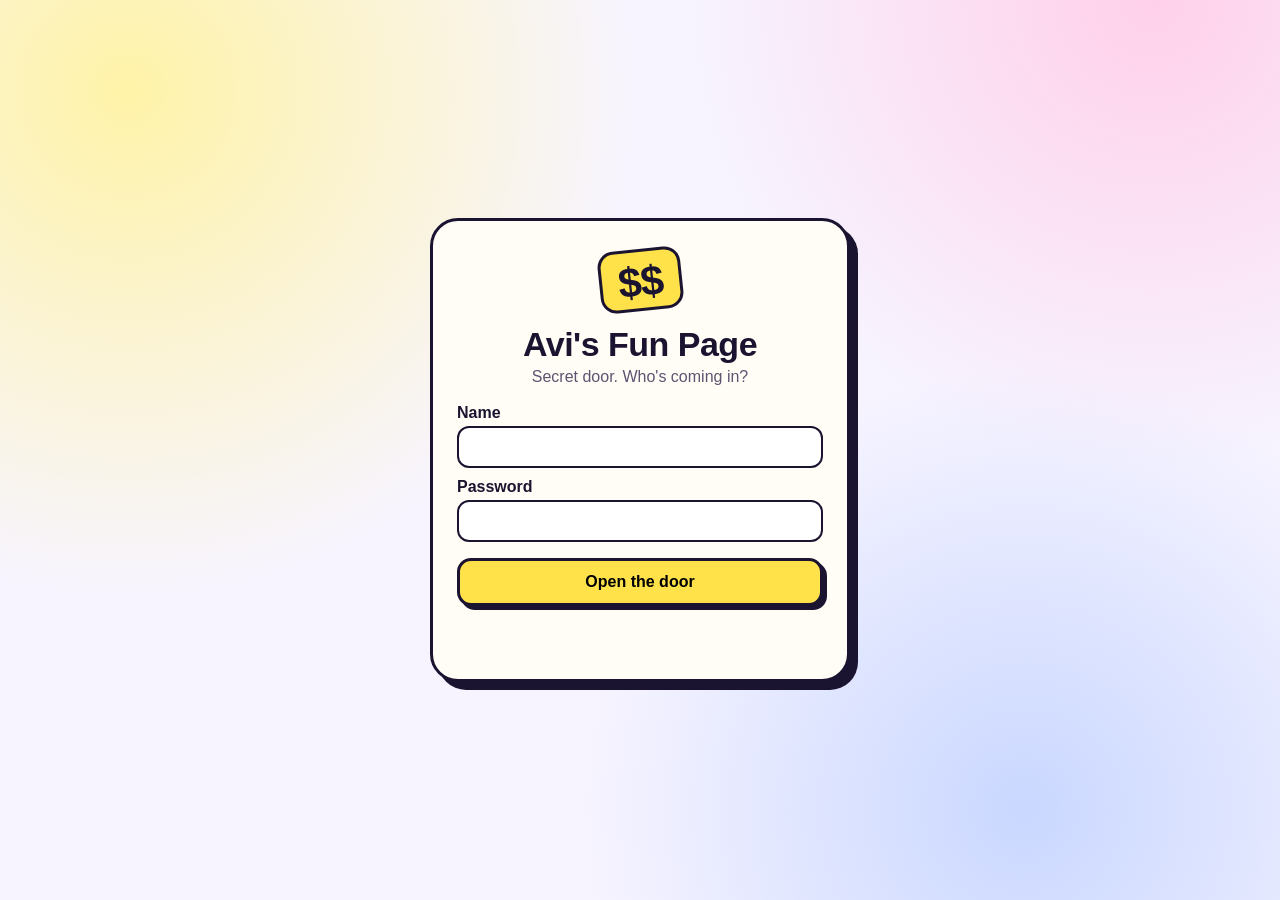
==== commit 6fb3b6fe: "Avi Fun Page: photos, Sawyer, adaptive math, message fix, Boss level, daily pets reset" ====
--- a/avi/index.html
+++ b/avi/index.html
@@ -4,609 +4,305 @@
 <meta name="robots" content="noindex, nofollow">
 <meta charset="UTF-8" />
 <meta name="viewport" content="width=device-width, initial-scale=1" />
-<meta name="theme-color" content="#0c2340" />
 <title>Avi's Fun Page</title>
-<link rel="icon" href="data:image/svg+xml,%3Csvg xmlns='http://www.w3.org/2000/svg' viewBox='0 0 32 32'%3E%3Cpath d='M16 2 30 8v10c0 8-14 14-14 14S2 26 2 18V8L16 2z' fill='%230c2340' stroke='%23f5c518' stroke-width='2'/%3E%3Ccircle cx='17' cy='15' r='5' fill='%23f7f8fb'/%3E%3Cpath d='M21 13h8l-5 3 4 2h-7z' fill='%23f5c518'/%3E%3Ccircle cx='18' cy='14' r='1.4' fill='%23d0122d'/%3E%3C/svg%3E" />
 <style>
   :root {
-    --red: #d0122d;
-    --red-dark: #8e0c1f;
-    --navy: #0c2340;
-    --navy-2: #16355c;
-    --gold: #f5c518;
-    --cream: #f4efe6;
-    --card: #fffdf8;
-    --ink: #140c12;
-    --muted: #3e4a5a;
-    --green: #0d7a45;
-    --purple: #5b2a86;
-    --spurs: #132257;
+    --yellow: #ffe14a;
+    --ink: #1b1430;
+    --card: #fffdf6;
+    --blue: #3d6bff;
+    --pink: #ff5fa2;
+    --green: #1faf6a;
   }
   * { box-sizing: border-box; }
   body {
     margin: 0;
     min-height: 100vh;
-    font-family: "Trebuchet MS", "Segoe UI", Verdana, sans-serif;
-    font-size: 18px;
-    line-height: 1.45;
+    font-family: "Trebuchet MS", "Segoe UI", sans-serif;
     color: var(--ink);
-    background-color: var(--cream);
-    background-image:
-      radial-gradient(circle at 0 0, rgba(208, 18, 45, .1), transparent 34%),
-      radial-gradient(circle at 100% 0, rgba(12, 35, 64, .1), transparent 30%),
-      repeating-linear-gradient(-45deg, transparent, transparent 18px, rgba(208, 18, 45, .04) 18px, rgba(208, 18, 45, .04) 19px);
-    overflow-x: hidden;
-  }
-  button, input, summary { font: inherit; color: inherit; }
-  button { cursor: pointer; }
-  :focus-visible { outline: 3px solid var(--gold); outline-offset: 2px; }
-  .wrap { max-width: 1100px; margin: 0 auto; padding: 0 16px 72px; }
+    background:
+      radial-gradient(circle at 10% 10%, #fff3a8 0, transparent 36%),
+      radial-gradient(circle at 90% 0%, #ffd0ea 0, transparent 32%),
+      radial-gradient(circle at 80% 90%, #c9d7ff 0, transparent 34%),
+      #f7f4ff;
+  }
+  button, input { font: inherit; }
+  .wrap { max-width: 980px; margin: 0 auto; padding: 28px 18px 64px; }
   .hidden { display: none !important; }
-  .tiny { color: var(--muted); font-size: 16px; }
-  .kicker {
-    display: inline-block;
-    margin: 0 0 6px;
-    background: var(--red);
-    color: white;
-    font-size: 12px;
-    font-weight: 900;
-    letter-spacing: .12em;
-    padding: 4px 8px;
-    border-radius: 999px;
-  }
-  h1, h2, h3 { line-height: 1.15; }
-  .eagle { width: 76px; height: 76px; display: block; transform-origin: 50% 80%; animation: bob 2.6s ease-in-out infinite alternate; }
-  @keyframes bob { from { transform: rotate(-3deg); } to { transform: rotate(3deg); } }
-  .egg-mark {
-    display: inline-block;
-    background: var(--gold);
-    color: var(--navy);
-    font-weight: 900;
-    font-size: 28px;
-    letter-spacing: -1px;
-    padding: 4px 10px 2px;
-    border-radius: 12px;
-    border: 3px solid var(--navy);
-    transform: rotate(-6deg);
-  }
-  .nameplate {
-    display: inline-block;
-    margin: 8px 0;
-    background: var(--red);
-    color: white;
-    font-weight: 900;
-    letter-spacing: .2em;
-    padding: 4px 12px 4px 16px;
-    border: 2px solid var(--gold);
-    box-shadow: 3px 3px 0 var(--gold);
-  }
   .gate {
     min-height: 100vh;
     display: grid;
     place-items: center;
-    padding: 24px 16px;
+    padding: 24px;
   }
   .gate-card {
-    width: min(440px, 100%);
+    width: min(420px, 100%);
     background: var(--card);
-    border: 3px solid var(--navy);
+    border: 3px solid var(--ink);
     border-radius: 28px;
-    padding: 26px 22px 22px;
-    box-shadow: 8px 8px 0 var(--red);
+    padding: 28px 24px 22px;
+    box-shadow: 8px 8px 0 var(--ink);
     text-align: center;
   }
-  .gate-brand, .hero-brand { display: flex; align-items: center; gap: 10px; }
-  .gate-brand { justify-content: center; }
-  .gate h1 { color: var(--navy); font-size: clamp(32px, 8vw, 40px); margin: 8px 0 4px; }
-  .sub { margin: 0 0 16px; color: var(--muted); }
-  label { display: block; text-align: left; font-weight: 800; margin: 10px 0 4px; }
+  .egg-mark {
+    display: inline-block;
+    background: var(--yellow);
+    color: var(--ink);
+    font-weight: 900;
+    font-size: 42px;
+    letter-spacing: -1px;
+    padding: 6px 16px 2px;
+    border-radius: 16px;
+    border: 3px solid var(--ink);
+    transform: rotate(-6deg);
+  }
+  h1 { font-size: 34px; margin: 14px 0 4px; letter-spacing: -0.5px; }
+  .sub { margin: 0 0 18px; color: #5c5470; }
+  label { display: block; text-align: left; font-weight: 700; margin: 10px 0 4px; }
   input[type="text"], input[type="password"] {
     width: 100%;
-    border: 2px solid var(--navy);
+    border: 2px solid var(--ink);
     border-radius: 12px;
+    padding: 10px 12px;
+    background: #fff;
+  }
+  .go {
+    margin-top: 16px;
+    width: 100%;
+    background: var(--yellow);
+    border: 3px solid var(--ink);
+    border-radius: 14px;
     padding: 12px;
-    min-height: 52px;
-    background: white;
-    font-size: 18px;
-  }
-  .big, .check, .chip, .tab, .month, .gem-chip, .quiz-opt, .out, .aim-row button, .suggest button, .promo button {
-    min-height: 48px;
-  }
-  .big {
-    background: var(--red);
-    color: white;
-    border: 3px solid var(--navy);
-    border-radius: 14px;
-    padding: 12px 16px;
-    font-weight: 900;
-    box-shadow: 4px 4px 0 var(--navy);
-  }
-  .big.gold { background: var(--gold); color: var(--navy); }
-  .big.navy { background: var(--navy); color: white; }
-  .big:active, .check:active, .chip:active { transform: translate(2px, 2px); }
-  .wide { width: 100%; margin-top: 16px; }
-  .nope { min-height: 1.3em; color: var(--red); font-weight: 800; }
-  .hero {
-    margin: 0 -16px;
-    padding: 18px 16px 16px;
-    background:
-      linear-gradient(180deg, rgba(208, 18, 45, .2), transparent 42%),
-      var(--navy);
-    color: white;
-  }
-  .hero-top { display: flex; justify-content: space-between; align-items: center; gap: 12px; }
-  .hero h1 { margin: 0; font-size: clamp(34px, 8vw, 56px); color: white; text-shadow: 3px 3px 0 var(--red); }
-  .who { margin: 6px 0 0; color: var(--gold); font-weight: 800; }
-  .hero-sub { margin: 6px 0 0; color: #f7f1e4; }
-  .hero .out {
-    background: transparent;
-    color: white;
-    border: 2px solid white;
+    font-weight: 800;
+    cursor: pointer;
+    box-shadow: 4px 4px 0 var(--ink);
+  }
+  .go:active { transform: translate(2px, 2px); box-shadow: 2px 2px 0 var(--ink); }
+  .nope { min-height: 1.2em; color: #c4235a; font-weight: 700; }
+  header.top {
+    display: flex;
+    justify-content: space-between;
+    align-items: flex-end;
+    gap: 12px;
+    margin-bottom: 18px;
+  }
+  .hero-row {
+    display: flex;
+    align-items: center;
+    gap: 14px;
+  }
+  .avi-avatar {
+    width: 88px;
+    height: 88px;
+    border-radius: 50%;
+    object-fit: cover;
+    border: 3px solid var(--ink);
+    box-shadow: 4px 4px 0 var(--ink);
+    background: #fff;
+  }
+  header.top h1 { margin: 0; font-size: 40px; }
+  .who { font-weight: 800; margin: 4px 0 0; }
+  .out {
+    background: #fff;
+    border: 2px solid var(--ink);
     border-radius: 999px;
-    padding: 8px 14px;
-    font-weight: 800;
-  }
-  .bands { display: flex; height: 12px; margin: 0 -16px 16px; }
-  .bands span { flex: 1; }
-  .bands span:nth-child(1) { background: var(--red); }
-  .bands span:nth-child(2) { background: white; }
-  .bands span:nth-child(3) { background: var(--navy); }
-  .bands span:nth-child(4) { background: var(--gold); }
-  .jump {
-    position: sticky;
-    top: 0;
-    z-index: 8;
-    display: flex;
-    gap: 8px;
-    overflow-x: auto;
-    padding: 10px 0;
-    background: rgba(244, 239, 230, .96);
-    border-bottom: 3px solid var(--red);
-  }
-  .jump a {
-    flex: 0 0 auto;
-    min-height: 48px;
-    display: inline-flex;
-    align-items: center;
-    padding: 0 14px;
-    border-radius: 999px;
-    background: var(--navy);
-    color: white;
-    text-decoration: none;
-    font-weight: 800;
-  }
-  .grid { display: grid; grid-template-columns: repeat(auto-fit, minmax(280px, 1fr)); gap: 16px; margin-top: 16px; }
-  .card, .panel {
+    padding: 6px 12px;
+    cursor: pointer;
+    font-weight: 700;
+  }
+  .grid { display: grid; grid-template-columns: repeat(auto-fit, minmax(260px, 1fr)); gap: 16px; }
+  .card {
     background: var(--card);
-    border: 3px solid var(--navy);
+    border: 3px solid var(--ink);
     border-radius: 22px;
     padding: 16px;
-    box-shadow: 6px 6px 0 var(--red);
-    scroll-margin-top: 72px;
-  }
-  .panel { margin-top: 16px; }
-  .card h2, .panel h2 { margin: 0 0 8px; font-size: 26px; color: var(--navy); }
-  .math-row, .sport-row, .row-wrap { display: flex; flex-wrap: wrap; gap: 8px; }
-  .chip, .check, .tab, .month, .gem-chip {
-    border: 2px solid var(--navy);
-    background: white;
+    box-shadow: 6px 6px 0 var(--ink);
+  }
+  .card h2 { margin: 0 0 8px; font-size: 22px; }
+  .math-row, .sport-row { display: flex; flex-wrap: wrap; gap: 8px; }
+  .chip, .check {
+    border: 2px solid var(--ink);
+    background: #fff;
     border-radius: 999px;
-    padding: 8px 14px;
+    padding: 6px 12px;
+    cursor: pointer;
     font-weight: 800;
-    color: var(--navy);
-  }
-  .chip.on, .month.on { background: var(--red); color: white; }
-  .check { background: var(--red); color: white; border-radius: 12px; }
-  .problem { font-size: clamp(28px, 6vw, 36px); font-weight: 900; margin: 10px 0; color: var(--navy); }
-  .answer { width: min(160px, 100%); border: 2px solid var(--navy); border-radius: 12px; padding: 8px 12px; min-height: 52px; font-size: 22px; font-weight: 800; }
-  .math-line { display: flex; flex-wrap: wrap; gap: 8px; align-items: center; }
+  }
+  .chip.on { background: var(--yellow); }
+  .problem { font-size: 32px; font-weight: 900; margin: 10px 0; }
+  .answer { width: 120px; border: 2px solid var(--ink); border-radius: 12px; padding: 8px; }
   .ok { color: var(--green); font-weight: 800; }
+  .topic-tag {
+    display: inline-block;
+    font-size: 12px;
+    font-weight: 800;
+    background: #e8e4ff;
+    border: 2px solid var(--ink);
+    border-radius: 999px;
+    padding: 2px 10px;
+    margin-bottom: 4px;
+  }
+  .photo-strip {
+    display: grid;
+    grid-template-columns: repeat(3, 1fr);
+    gap: 8px;
+    margin: 10px 0 4px;
+  }
+  .photo-strip.two { grid-template-columns: repeat(2, 1fr); }
+  .photo-strip img, .sawyer-shot img, .fun-gallery img {
+    width: 100%;
+    aspect-ratio: 3/4;
+    object-fit: cover;
+    border-radius: 14px;
+    border: 2px solid var(--ink);
+    background: #fff;
+    display: block;
+  }
+  .photo-strip img.wide {
+    aspect-ratio: 4/3;
+  }
+  .fun-gallery {
+    display: grid;
+    grid-template-columns: repeat(2, 1fr);
+    gap: 8px;
+    margin-top: 10px;
+  }
   .dog-stage { text-align: center; padding: 8px 0 4px; }
+  .sawyer-shot {
+    width: min(180px, 70%);
+    margin: 0 auto 10px;
+    position: relative;
+  }
+  .sawyer-shot img {
+    aspect-ratio: 3/4;
+    cursor: pointer;
+  }
   .dog {
-    width: 180px; height: 140px; margin: 8px auto 18px; position: relative; cursor: pointer;
-    transform: scale(1.05);
-  }
-  .dog .body {
-    position: absolute; left: 28px; top: 42px; width: 92px; height: 56px;
+    width: 140px; height: 110px; margin: 0 auto; position: relative; cursor: pointer;
+  }
+  .body {
+    position: absolute; left: 28px; top: 36px; width: 84px; height: 52px;
     background: #f4c07a; border: 3px solid var(--ink); border-radius: 40px 46px 30px 36px;
   }
-  .dog .head {
-    position: absolute; left: 86px; top: 22px; width: 58px; height: 52px;
+  .head {
+    position: absolute; left: 78px; top: 18px; width: 52px; height: 48px;
     background: #f4c07a; border: 3px solid var(--ink); border-radius: 46% 46% 42% 42%;
   }
-  .dog .ear {
+  .ear {
     position: absolute; width: 18px; height: 28px; background: #e09a55;
     border: 3px solid var(--ink); border-radius: 12px 12px 6px 6px; top: -16px;
   }
-  .dog .ear.l { left: 4px; transform: rotate(-18deg); }
-  .dog .ear.r { right: 4px; transform: rotate(18deg); }
-  .dog .eye { position: absolute; top: 16px; width: 7px; height: 7px; background: var(--ink); border-radius: 50%; }
-  .dog .eye.l { left: 14px; }
-  .dog .eye.r { right: 14px; }
-  .dog .nose { position: absolute; left: 22px; top: 30px; width: 12px; height: 8px; background: var(--ink); border-radius: 6px; }
-  .dog .tail {
-    position: absolute; left: 6px; top: 34px; width: 30px; height: 10px;
+  .ear.l { left: 4px; transform: rotate(-18deg); }
+  .ear.r { right: 4px; transform: rotate(18deg); }
+  .eye {
+    position: absolute; top: 16px; width: 7px; height: 7px; background: var(--ink); border-radius: 50%;
+  }
+  .eye.l { left: 12px; } .eye.r { right: 12px; }
+  .nose {
+    position: absolute; left: 20px; top: 28px; width: 12px; height: 8px;
+    background: #1b1430; border-radius: 6px;
+  }
+  .tail {
+    position: absolute; left: 8px; top: 28px; width: 28px; height: 10px;
     background: #e09a55; border: 3px solid var(--ink); border-radius: 10px;
     transform-origin: right center;
   }
-  .dog .collar {
-    position: absolute; left: 8px; right: 10px; bottom: 8px; height: 8px;
-    background: var(--red); border-radius: 4px; z-index: 2;
-  }
-  .dog .collar::after {
-    content: ""; position: absolute; left: 50%; top: 6px; width: 8px; height: 8px;
-    background: var(--gold); border: 2px solid var(--ink); border-radius: 50%; transform: translateX(-50%);
-  }
-  .dog.wag .tail { animation: wag .18s infinite alternate; }
-  @keyframes wag { from { transform: rotate(18deg); } to { transform: rotate(-28deg); } }
+  .dog.wag .tail, .sawyer-shot.wag img { animation: wag 0.18s infinite alternate; }
+  .sawyer-shot.wag img { transform-origin: center bottom; }
+  @keyframes wag {
+    from { transform: rotate(18deg); }
+    to { transform: rotate(-28deg); }
+  }
+  .sawyer-shot.wag img {
+    animation: bounce 0.22s infinite alternate;
+  }
+  @keyframes bounce {
+    from { transform: translateY(0); }
+    to { transform: translateY(-6px); }
+  }
   .scorebug {
-    display: flex; justify-content: space-between; align-items: center; gap: 8px;
-    background: var(--navy); color: white; border-radius: 14px; padding: 10px 12px; margin-top: 10px;
-    border-bottom: 4px solid var(--red);
-  }
-  .scorebug b { color: var(--gold); font-size: 28px; letter-spacing: 1px; }
+    display: flex; justify-content: space-between; align-items: center;
+    background: #1b1430; color: white; border-radius: 14px; padding: 10px 12px; margin-top: 10px;
+  }
+  .scorebug b { color: var(--yellow); font-size: 22px; }
   .call { min-height: 3.2em; font-weight: 700; }
   .bot {
-    background: linear-gradient(165deg, #fff 0%, #fff4d2 45%, #ffd0d6 100%);
-    border-color: var(--red);
-  }
-  .beam-stage {
-    position: relative;
-    height: 280px;
+    background: linear-gradient(160deg, #fff7c2, #ffe14a);
+  }
+  .dad-note {
+    margin-top: 16px;
+    background: #fff;
+    border: 3px dashed var(--ink);
     border-radius: 18px;
-    overflow: hidden;
-    background: linear-gradient(#07060f, #1a1030 68%, #2a1848);
-    border: 3px solid #140c22;
-  }
-  .beam-stage::before {
-    content: "";
-    position: absolute;
-    inset: 0;
-    background-image:
-      radial-gradient(1.5px 1.5px at 12% 22%, #fff, transparent),
-      radial-gradient(1.5px 1.5px at 28% 14%, #fff, transparent),
-      radial-gradient(1px 1px at 46% 28%, #fff, transparent),
-      radial-gradient(1.5px 1.5px at 70% 18%, #fff, transparent),
-      radial-gradient(1px 1px at 84% 32%, #fff, transparent),
-      radial-gradient(1.5px 1.5px at 62% 40%, #fff, transparent);
-  }
-  .skyline {
-    position: absolute; left: 0; right: 0; bottom: 0; height: 70px;
-    background:
-      linear-gradient(#241433, #241433) 8% 100% / 10% 46% no-repeat,
-      linear-gradient(#3a2158, #3a2158) 22% 100% / 8% 70% no-repeat,
-      linear-gradient(#241433, #241433) 36% 100% / 14% 40% no-repeat,
-      linear-gradient(#4c2a72, #4c2a72) 54% 100% / 7% 78% no-repeat,
-      linear-gradient(#241433, #241433) 68% 100% / 12% 52% no-repeat,
-      linear-gradient(#3a2158, #3a2158) 84% 100% / 9% 64% no-repeat,
-      linear-gradient(#120a1c, #120a1c);
-  }
-  .hoop {
-    position: absolute; top: 36px; left: 50%; transform: translateX(-50%);
-    width: 78px; height: 16px; border: 5px solid var(--gold); border-bottom: none; border-radius: 10px 10px 0 0;
-    z-index: 2;
-  }
-  .net {
-    position: absolute; top: 50px; left: 50%; transform: translateX(-50%);
-    width: 68px; height: 40px; z-index: 2;
-    background:
-      repeating-linear-gradient(90deg, transparent 0 7px, rgba(255,255,255,.55) 7px 8px),
-      repeating-linear-gradient(0deg, transparent 0 7px, rgba(255,255,255,.35) 7px 8px);
-    clip-path: polygon(0 0, 100% 0, 78% 100%, 22% 100%);
-  }
-  .beam {
-    position: absolute; left: 50%; bottom: 0; width: 110px; height: 100%;
-    transform: translateX(-50%) scaleY(0); transform-origin: bottom center;
-    background: linear-gradient(to top, rgba(168, 85, 247, .05), rgba(192, 132, 252, .75) 28%, #f6edff);
-    clip-path: polygon(38% 100%, 62% 100%, 100% 0, 0 0);
-    transition: transform .45s ease;
-    z-index: 1;
-  }
-  .beam-stage.lit .beam { transform: translateX(-50%) scaleY(1); }
-  .beam-label {
-    position: absolute; left: 12px; right: 12px; bottom: 78px; text-align: center;
-    color: white; font-weight: 900; text-shadow: 0 2px 0 #000; z-index: 3;
-  }
-  .legend-grid { display: grid; grid-template-columns: repeat(auto-fit, minmax(190px, 1fr)); gap: 12px; }
-  .flip {
-    display: block; width: 100%; padding: 0; border: 0; background: transparent;
-    text-align: left; color: inherit; perspective: 900px; min-height: 0;
-  }
-  .flip-inner { display: grid; min-height: 176px; transform-style: preserve-3d; transition: transform .45s ease; }
-  .flip.on .flip-inner { transform: rotateY(180deg); }
-  .face {
-    grid-area: 1 / 1;
-    backface-visibility: hidden;
-    border: 3px solid var(--navy);
-    border-radius: 16px;
-    padding: 12px;
-  }
-  .face.front { background: #140c22; color: white; }
-  .face.back { background: var(--card); color: var(--ink); transform: rotateY(180deg); border-color: var(--purple); }
-  .badge {
-    display: inline-block; background: var(--gold); color: var(--navy);
-    font-weight: 900; border-radius: 999px; padding: 2px 8px; margin-bottom: 6px;
-  }
-  .face h3 { margin: 0 0 6px; font-size: 20px; }
-  .face p { margin: 0; }
-  .scarf {
-    height: 18px; border-radius: 9px; margin-bottom: 8px;
-    background: repeating-linear-gradient(90deg, var(--spurs) 0 18px, #fff 18px 30px);
-    border: 2px solid var(--spurs);
-  }
-  .soccer-layout, .gem-layout, .chess-top { display: grid; gap: 16px; }
-  @media (min-width: 860px) {
-    .soccer-layout { grid-template-columns: 1.15fr .85fr; }
-    .gem-layout { grid-template-columns: minmax(0, 1fr) minmax(280px, 380px); align-items: start; }
-  }
-  .pitch {
-    position: relative; height: 300px; border-radius: 16px; overflow: hidden;
-    border: 3px solid white;
-    background: repeating-linear-gradient(90deg, #1e7a3a 0 32px, #229445 32px 64px);
-    box-shadow: inset 0 0 0 3px var(--spurs);
-  }
-  .pitch::before {
-    content: ""; position: absolute; left: 50%; top: 0; transform: translateX(-50%);
-    width: 58%; height: 100px; border: 2px solid rgba(255,255,255,.85); border-top: none;
-  }
-  .goal-frame {
-    position: absolute; top: 6px; left: 50%; transform: translateX(-50%);
-    width: 48%; height: 78px; border: 4px solid white; border-top: none;
-    background: repeating-linear-gradient(90deg, rgba(255,255,255,.18) 0 8px, transparent 8px 16px);
-  }
-  .keeper {
-    position: absolute; bottom: 108px; left: 50%; width: 36px; height: 48px; margin-left: -18px;
-    background: var(--spurs); border: 2px solid white; border-radius: 12px 12px 6px 6px;
-    transition: left .25s ease; z-index: 2;
-  }
-  .keeper::before {
-    content: ""; position: absolute; width: 16px; height: 16px; background: #f3c7a6;
-    border: 2px solid var(--spurs); border-radius: 50%; top: -14px; left: 8px;
-  }
-  .keeper::after {
-    content: ""; position: absolute; width: 26px; height: 8px; background: var(--gold);
-    left: 3px; top: 16px; border-radius: 4px;
-  }
-  .ball {
-    position: absolute; left: 50%; bottom: 16px; width: 32px; height: 32px; margin-left: -16px;
-    border-radius: 50%; border: 2px solid #111; z-index: 3;
-    transition: left .4s ease, bottom .4s ease;
-    background:
-      radial-gradient(circle at 35% 35%, #fff 0 18%, transparent 19%),
-      conic-gradient(from 20deg, #111 0 40deg, #fff 0 80deg, #111 0 130deg, #fff 0 180deg, #111 0 230deg, #fff 0 280deg, #111 0 320deg, #fff 0 360deg);
-  }
-  .aim-row { display: grid; grid-template-columns: 1fr 1fr 1fr; gap: 8px; margin-top: 8px; }
-  .aim-row button {
-    background: var(--spurs); color: white; border: 3px solid white; border-radius: 14px; font-weight: 900;
-    box-shadow: 0 4px 0 #070e22;
-  }
-  .aim-row button:disabled { opacity: .5; }
-  .fact-card {
-    background: white; border: 3px solid var(--spurs); border-radius: 16px; padding: 12px; margin-bottom: 10px;
-  }
-  .fact-card h3 { margin: 0 0 6px; color: var(--spurs); }
-  .tabs { display: flex; flex-wrap: wrap; gap: 8px; margin-bottom: 12px; }
-  .tab.on { background: var(--navy); color: white; }
-  .board-with-coords {
-    display: grid;
-    grid-template-columns: 22px minmax(0, 1fr);
-    grid-template-rows: minmax(0, 1fr) 22px;
-    width: min(100%, 540px);
-    margin: 0 auto;
-  }
-  .ranks { grid-column: 1; grid-row: 1; display: flex; flex-direction: column; height: 100%; }
-  .files { grid-column: 2; grid-row: 2; display: flex; }
-  .ranks span, .files span { flex: 1; display: grid; place-items: center; font-size: 12px; font-weight: 800; color: var(--navy); }
-  .board {
-    grid-column: 2; grid-row: 1;
-    display: grid; grid-template-columns: repeat(8, minmax(0, 1fr));
-    width: 100%; aspect-ratio: 1;
-    border: 3px solid var(--navy); border-radius: 6px; overflow: hidden;
-    touch-action: manipulation;
-  }
-  .sq {
-    position: relative; display: grid; place-items: center;
-    padding: 0; margin: 0; border: 0; border-radius: 0; min-height: 0; min-width: 0;
-    aspect-ratio: 1;
-  }
-  .sq.light { background: #f6efe2; }
-  .sq.dark { background: #1f4b86; }
-  .sq.sel { outline: 4px solid var(--red); outline-offset: -4px; z-index: 1; }
-  .sq.last { box-shadow: inset 0 0 0 999px rgba(245, 197, 24, .38); }
-  .sq.check { background: #e85a6b !important; }
-  .sq.reveal { outline: 4px dashed var(--gold); outline-offset: -6px; z-index: 1; }
-  .sq.dot::after, .sq.cap::after {
-    content: ""; position: absolute; z-index: 2; pointer-events: none;
-  }
-  .sq.dot::after {
-    width: 24%; height: 24%; border-radius: 50%; background: var(--gold);
-    box-shadow: 0 0 0 2px rgba(12, 35, 64, .35);
-  }
-  .sq.cap::after {
-    width: 74%; height: 74%; border-radius: 50%; border: 4px solid var(--gold); box-sizing: border-box;
-  }
-  .piece { width: 84%; height: 84%; display: block; pointer-events: none; }
-  .piece path, .piece circle { fill: var(--fill); stroke: var(--stroke); stroke-width: 1.5; stroke-linejoin: round; }
-  .piece.pw { --fill: #fffdf8; --stroke: #0c2340; }
-  .piece.pb { --fill: #22170f; --stroke: #f5c518; }
-  .piece .ink { fill: var(--stroke); stroke: none; }
-  .piece .cut { fill: none; stroke: var(--stroke); stroke-width: 2; }
-  .promo { margin-top: 10px; padding: 10px; border: 3px dashed var(--red); border-radius: 14px; background: #fff6f7; }
-  .learn-pieces { display: flex; flex-wrap: wrap; gap: 8px; margin-bottom: 10px; }
-  .learn-pieces .chip, .promo button { display: inline-flex; align-items: center; gap: 6px; }
-  .learn-pieces .piece, .promo .piece { width: 28px; height: 28px; }
-  .gem-search { display: flex; flex-wrap: wrap; gap: 8px; }
-  .gem-search input { flex: 1 1 220px; }
-  .suggest { display: flex; flex-direction: column; gap: 6px; margin-top: 8px; }
-  .suggest button { text-align: left; background: white; border: 2px solid var(--navy); border-radius: 12px; padding: 8px 12px; font-weight: 800; }
-  .suggest button.on, .month.on { background: var(--gold); }
-  .gem-card {
-    border: 3px solid var(--navy); border-radius: 18px; padding: 12px; background: white; min-height: 180px;
-  }
-  .gem-art { width: min(220px, 80%); height: auto; display: block; margin: 0 auto 8px; }
-  .gem-art.opal { animation: hue 3.5s linear infinite alternate; }
-  @keyframes hue { from { filter: hue-rotate(0deg); } to { filter: hue-rotate(35deg); } }
-  .gem-art .shine { animation: glint 2.4s ease-in-out infinite; }
-  @keyframes glint { 50% { opacity: .35; } }
-  .mohs { display: grid; grid-template-columns: repeat(10, 1fr); gap: 3px; margin: 6px 0; }
-  .mohs span { display: block; height: 16px; border-radius: 4px; background: #e6e0d6; }
-  .mohs .full { background: var(--gem, var(--red)); }
-  .mohs .part { background: linear-gradient(90deg, var(--gem, var(--red)) 55%, #e6e0d6 55%); }
-  .fact-line { margin: 8px 0; }
-  .fact-line b { display: block; color: var(--red-dark); }
-  details summary { font-weight: 900; min-height: 48px; display: flex; align-items: center; cursor: pointer; }
-  .steps, .safety, .quiz-choices { display: grid; gap: 8px; }
-  .steps { grid-template-columns: repeat(auto-fit, minmax(180px, 1fr)); margin: 10px 0; }
-  .step {
-    background: var(--navy); color: white; border-radius: 16px; padding: 12px; min-height: 120px;
-  }
-  .step b { display: block; color: var(--gold); margin-bottom: 4px; }
-  .safety { grid-template-columns: repeat(auto-fit, minmax(160px, 1fr)); }
-  .safety div, .lesson-card {
-    background: white; border: 3px solid var(--navy); border-radius: 16px; padding: 12px;
-  }
-  .safety .stop { border-color: var(--red); }
-  .safety .go-share { border-color: var(--green); }
-  .lesson-card { margin: 10px 0; }
-  .lesson-card h3 { margin: 0 0 6px; color: var(--navy); }
-  .quiz-choices { grid-template-columns: 1fr; }
-  .quiz-opt {
-    text-align: left; background: white; border: 3px solid var(--navy); border-radius: 14px;
-    padding: 10px 12px; font-weight: 800;
-  }
-  .quiz-opt.good { background: #d9ffe8; }
-  .quiz-opt.bad { background: #ffe0e6; }
-  .quiz-opt:disabled { cursor: default; }
-  .better {
-    background: #fff8d8; border: 3px solid var(--navy); border-radius: 14px; padding: 12px; font-weight: 800; min-height: 3.2em;
-  }
-  .weak {
-    display: inline-block; background: #eee; border-radius: 8px; padding: 2px 8px; font-weight: 900;
-  }
-  .dad-note {
-    margin-top: 16px; background: white; border: 3px dashed var(--navy); border-radius: 18px; padding: 14px 16px;
-    scroll-margin-top: 72px;
-  }
-  .footer-note { text-align: center; color: var(--muted); font-weight: 700; margin: 18px 0 0; }
-  .highfive {
-    position: fixed; left: 50%; bottom: 22px; transform: translateX(-50%);
-    background: var(--gold); color: var(--navy); border: 3px solid var(--navy);
-    border-radius: 999px; padding: 10px 18px; font-weight: 900; font-size: 26px;
-    z-index: 25; box-shadow: 4px 4px 0 var(--red); pointer-events: none;
-  }
-  .highfive.pop { animation: pop .35s ease; }
-  @keyframes pop { from { transform: translateX(-50%) scale(.7); } to { transform: translateX(-50%) scale(1); } }
-  #confetti { position: fixed; inset: 0; pointer-events: none; overflow: hidden; z-index: 24; }
-  #confetti i {
-    position: absolute; top: -16px; width: 10px; height: 14px; border-radius: 2px;
-    animation: fall 1.15s ease-in forwards;
-  }
-  @keyframes fall { to { top: 110%; transform: rotate(200deg); } }
-  @media (max-width: 640px) {
-    .scorebug span { font-size: 14px; }
-    .hero .egg-mark { font-size: 22px; }
-    .eagle { width: 64px; height: 64px; }
-  }
-  @media (prefers-reduced-motion: reduce) {
-    *, *::before, *::after {
-      animation: none !important;
-      transition: none !important;
-    }
+    padding: 14px 16px;
+  }
+  .tiny { color: #5c5470; font-size: 14px; }
+  .cap {
+    font-size: 12px;
+    font-weight: 700;
+    text-align: center;
+    margin: 4px 0 0;
+    color: #5c5470;
   }
 </style>
 </head>
 <body>
   <section id="gate" class="gate">
     <form class="gate-card" id="login-form">
-      <div class="gate-brand">
-        <svg class="eagle" viewBox="0 0 88 88" aria-hidden="true">
-          <path fill="#0c2340" stroke="#f5c518" stroke-width="3.5" d="M44 4 80 18v24c0 22-36 42-36 42S8 64 8 42V18L44 4z"/>
-          <path fill="#d0122d" d="M16 48c14-2 22 6 22 16-14 2-24-4-26-12 0-2 2-4 4-4z"/>
-          <path fill="#f5c518" d="M18 58c8 1 14 5 16 9-10 1-16-1-18-5 0-2 1-4 2-4z"/>
-          <circle cx="46" cy="38" r="15" fill="#f7f8fb" stroke="#0c2340" stroke-width="2"/>
-          <polygon points="56,33 80,40 56,49" fill="#f5c518" stroke="#0c2340" stroke-width="1.6" stroke-linejoin="round"/>
-          <circle cx="49" cy="35" r="3.5" fill="#0c2340"/>
-          <circle cx="50.2" cy="33.8" r="1.4" fill="#d0122d"/>
-          <path d="M34 30c8-6 18-5 22 2" fill="none" stroke="#0c2340" stroke-width="2.2" stroke-linecap="round"/>
-        </svg>
-        <div class="egg-mark">$$</div>
-      </div>
-      <div class="nameplate">EAGLES</div>
+      <div class="egg-mark">$$</div>
       <h1>Avi's Fun Page</h1>
       <p class="sub">Secret door. Who's coming in?</p>
       <label for="user">Name</label>
       <input id="user" name="user" type="text" autocomplete="username" required />
       <label for="pass">Password</label>
       <input id="pass" name="pass" type="password" autocomplete="current-password" required />
-      <button class="big wide" type="submit">Open the door</button>
+      <button class="go" type="submit">Open the door</button>
       <p class="nope" id="nope" role="status"></p>
     </form>
   </section>
 
   <main id="app" class="wrap hidden">
-    <header class="hero">
-      <div class="hero-top">
-        <div class="hero-brand">
-          <svg class="eagle" viewBox="0 0 88 88" aria-hidden="true">
-            <path fill="#0c2340" stroke="#f5c518" stroke-width="3.5" d="M44 4 80 18v24c0 22-36 42-36 42S8 64 8 42V18L44 4z"/>
-            <path fill="#d0122d" d="M16 48c14-2 22 6 22 16-14 2-24-4-26-12 0-2 2-4 4-4z"/>
-            <path fill="#f5c518" d="M18 58c8 1 14 5 16 9-10 1-16-1-18-5 0-2 1-4 2-4z"/>
-            <circle cx="46" cy="38" r="15" fill="#f7f8fb" stroke="#0c2340" stroke-width="2"/>
-            <polygon points="56,33 80,40 56,49" fill="#f5c518" stroke="#0c2340" stroke-width="1.6" stroke-linejoin="round"/>
-            <circle cx="49" cy="35" r="3.5" fill="#0c2340"/>
-            <circle cx="50.2" cy="33.8" r="1.4" fill="#d0122d"/>
-            <path d="M34 30c8-6 18-5 22 2" fill="none" stroke="#0c2340" stroke-width="2.2" stroke-linecap="round"/>
-          </svg>
+    <header class="top">
+      <div class="hero-row">
+        <img class="avi-avatar" src="photos/hero/avi-school-portrait.jpg" alt="Avi" width="88" height="88" />
+        <div>
           <div class="egg-mark">$$</div>
+          <h1>Avi's Fun Page</h1>
+          <p class="who" id="hello"></p>
         </div>
-        <button class="out" id="out" type="button">Log out</button>
       </div>
-      <div class="nameplate">EAGLES</div>
-      <h1>Avi's Fun Page</h1>
-      <p class="who" id="hello"></p>
-      <p class="hero-sub">Eagles spirit in red, navy, and gold. Math, sports, chess, gems, and one very silly dog.</p>
+      <button class="out" id="out" type="button">Log out</button>
     </header>
-    <div class="bands" aria-hidden="true"><span></span><span></span><span></span><span></span></div>
-
-    <nav class="jump" aria-label="Page sections">
-      <a href="#lab">Number lab</a>
-      <a href="#dogpen">Dog</a>
-      <a href="#sports">Sports</a>
-      <a href="#bot">Your bot</a>
-      <a href="#kings">Kings</a>
-      <a href="#soccer">Soccer</a>
-      <a href="#chess">Chess</a>
-      <a href="#gems">Gems</a>
-      <a href="#ai">AI</a>
-      <a href="#dad-note" id="dad-jump" class="hidden">Dad desk</a>
-    </nav>
 
     <div class="grid">
-      <section class="card" id="lab">
-        <p class="kicker">LAB</p>
+      <section class="card">
         <h2>Number lab</h2>
-        <p class="tiny">You pick the heat. I make the problem.</p>
+        <p class="tiny">You pick the heat. I learn what you're great at.</p>
         <div class="math-row" id="levels">
           <button class="chip on" type="button" data-level="warm">Warm</button>
           <button class="chip" type="button" data-level="hot">Hot</button>
           <button class="chip" type="button" data-level="silly">Silly big</button>
+          <button class="chip" type="button" data-level="boss">Boss</button>
         </div>
+        <span class="topic-tag" id="topic-tag">warmup</span>
         <p class="problem" id="problem">?</p>
-        <form id="math-form" class="math-line">
-          <input class="answer" id="answer" aria-label="Your answer" inputmode="numeric" autocomplete="off" />
+        <form id="math-form">
+          <input class="answer" id="answer" inputmode="numeric" autocomplete="off" />
           <button class="check" type="submit">Check</button>
         </form>
-        <p id="math-msg" aria-live="polite"></p>
+        <p id="math-msg"></p>
         <p class="tiny">Streak: <b id="streak">0</b></p>
       </section>
 
-      <section class="card" id="dogpen">
-        <p class="kicker">DOG</p>
+      <section class="card">
         <h2>Dog pen</h2>
         <div class="dog-stage">
-          <div class="dog" id="dog" title="Pet the dog">
+          <div class="sawyer-shot" id="sawyer-photo" title="Pet Sawyer">
+            <img src="photos/sawyer/sawyer-portrait.jpg" alt="Sawyer" />
+          </div>
+          <div class="dog hidden" id="dog" title="Pet the dog">
             <div class="tail"></div>
-            <div class="body"><div class="collar"></div></div>
+            <div class="body"></div>
             <div class="head">
               <div class="ear l"></div>
               <div class="ear r"></div>
@@ -616,16 +312,35 @@
             </div>
           </div>
         </div>
-        <p id="pets" class="tiny">Pets today: 0. Click the dog.</p>
+        <p id="pets" class="tiny">Pets today: 0. Click Sawyer.</p>
         <label for="dog-name">What do you call your dog?</label>
-        <input id="dog-name" type="text" maxlength="24" placeholder="Type a name" autocomplete="off" />
+        <input id="dog-name" type="text" maxlength="24" placeholder="Sawyer" />
+        <div class="fun-gallery" style="margin-top:12px; grid-template-columns:1fr;">
+          <div>
+            <img src="photos/sawyer/avi-and-sawyer-silly.jpg" alt="Avi and Sawyer being silly" />
+            <p class="cap">Avi + Sawyer silliness</p>
+          </div>
+        </div>
       </section>
 
-      <section class="card" id="sports">
-        <p class="kicker">BOOTH</p>
+      <section class="card">
         <h2>Sports booth</h2>
-        <p class="tiny">Toy game. Not a real score.</p>
-        <div class="sport-row" id="sports-row">
+        <p class="tiny">Toy game. Not a real score. Kings + soccer vibes.</p>
+        <div class="photo-strip">
+          <div>
+            <img src="photos/sports/avi-kings-mascot.jpg" alt="Avi in Kings jersey" />
+            <p class="cap">Kings #10</p>
+          </div>
+          <div>
+            <img class="wide" src="photos/sports/avi-kings-flexcam.jpg" alt="Avi on the jumbotron" />
+            <p class="cap">Flexcam</p>
+          </div>
+          <div>
+            <img src="photos/sports/avi-soccer-trophy.jpg" alt="Avi with soccer trophy" />
+            <p class="cap">Soccer win</p>
+          </div>
+        </div>
+        <div class="sport-row" id="sports">
           <button class="chip" type="button" data-sport="baseball">Baseball</button>
           <button class="chip" type="button" data-sport="basketball">Basketball</button>
           <button class="chip" type="button" data-sport="soccer">Soccer</button>
@@ -640,275 +355,43 @@
         <p class="call" id="call">Pick a sport. The announcer is extremely unserious.</p>
       </section>
 
-      <section class="card bot" id="bot">
-        <p class="kicker">BOT</p>
+      <section class="card">
+        <h2>Silly booth</h2>
+        <p class="tiny">Big faces. Big flex. Zero chill.</p>
+        <div class="fun-gallery">
+          <div>
+            <img src="photos/fun/avi-first-day-3rd-grade.jpg" alt="Avi first day of 3rd grade" />
+            <p class="cap">3rd grade mode</p>
+          </div>
+          <div>
+            <img src="photos/fun/avi-beach-smile.jpg" alt="Avi at the beach" />
+            <p class="cap">Beach smile</p>
+          </div>
+          <div>
+            <img src="photos/fun/avi-wwe-champ.jpg" alt="Avi as WWE champ" />
+            <p class="cap">Champ belt</p>
+          </div>
+          <div>
+            <img src="photos/fun/avi-flex-mirror.jpg" alt="Avi flexing" />
+            <p class="cap">Mirror flex</p>
+          </div>
+        </div>
+      </section>
+
+      <section class="card bot">
         <h2>Your bot</h2>
-        <p>This spot is yours. A separate helper, just for Avi, that you can point at whatever you dream up: math, the dog, sports, or something silly nobody has named yet.</p>
+        <p>This spot is yours. A separate helper, just for Avi, that you can point at whatever you dream up: math, Sawyer, sports, or something silly nobody has named yet.</p>
         <p class="tiny">It's ON! 🎉 Ask Dad to open <b>Avi Bot</b> in the Grok Bot app and say hi. Try: "give me a hard math puzzle" or "tell me a dog joke."</p>
       </section>
     </div>
 
-    <section class="panel" id="kings">
-      <p class="kicker">KINGS</p>
-      <h2>Light the beam</h2>
-      <p>When the Sacramento Kings win, the sky gets a purple beam. This one is pretend. Under that, tap a legend card. Stories only — no photos, no logos.</p>
-      <div class="beam-stage" id="beam-stage">
-        <div class="beam"></div>
-        <div class="hoop" aria-hidden="true"></div>
-        <div class="net" aria-hidden="true"></div>
-        <div class="skyline" aria-hidden="true"></div>
-        <p class="beam-label" id="beam-label">The sky is quiet.</p>
-      </div>
-      <p><button class="big" id="beam-btn" type="button">Light the beam</button></p>
-      <p id="beam-count" class="tiny">Beams lit this visit: 0</p>
-      <h3>NBA legends</h3>
-      <p class="tiny">Tap a card to flip it.</p>
-      <div class="legend-grid" id="legends">
-        <button class="flip" type="button" aria-expanded="false">
-          <span class="flip-inner">
-            <span class="face front"><span class="badge">6 titles</span><h3>Michael Jordan</h3><p>Tap for the story</p></span>
-            <span class="face back"><h3>Michael Jordan</h3><p>Six championships with the Chicago Bulls and five MVP awards. He practiced like the game had already started, and his fadeaway jumper became famous.</p></span>
-          </span>
-        </button>
-        <button class="flip" type="button" aria-expanded="false">
-          <span class="flip-inner">
-            <span class="face front"><span class="badge">scoring king</span><h3>LeBron James</h3><p>Tap for the story</p></span>
-            <span class="face back"><h3>LeBron James</h3><p>He became the NBA's all-time leading scorer. Four championships with more than one team. He scores, passes, and keeps playing at a high level for a long time.</p></span>
-          </span>
-        </button>
-        <button class="flip" type="button" aria-expanded="false">
-          <span class="flip-inner">
-            <span class="face front"><span class="badge">6 MVPs</span><h3>Kareem Abdul-Jabbar</h3><p>Tap for the story</p></span>
-            <span class="face back"><h3>Kareem Abdul-Jabbar</h3><p>The skyhook was one of the hardest shots to block. Six championships, and six MVP awards — still the most MVPs.</p></span>
-          </span>
-        </button>
-        <button class="flip" type="button" aria-expanded="false">
-          <span class="flip-inner">
-            <span class="face front"><span class="badge">5 titles</span><h3>Magic Johnson</h3><p>Tap for the story</p></span>
-            <span class="face back"><h3>Magic Johnson</h3><p>A Lakers star famous for no-look passes. Five championships. As a rookie he even filled in at center in the Finals and played brilliantly.</p></span>
-          </span>
-        </button>
-        <button class="flip" type="button" aria-expanded="false">
-          <span class="flip-inner">
-            <span class="face front"><span class="badge">3 titles</span><h3>Larry Bird</h3><p>Tap for the story</p></span>
-            <span class="face back"><h3>Larry Bird</h3><p>Celtics forward with three championships. He could pass, rebound, and shoot, and he loved the biggest moments.</p></span>
-          </span>
-        </button>
-        <button class="flip" type="button" aria-expanded="false">
-          <span class="flip-inner">
-            <span class="face front"><span class="badge">11 titles</span><h3>Bill Russell</h3><p>Tap for the story</p></span>
-            <span class="face back"><h3>Bill Russell</h3><p>Eleven championships in thirteen seasons. Nobody has more. He won with defense, rebounds, and teamwork.</p></span>
-          </span>
-        </button>
-        <button class="flip" type="button" aria-expanded="false">
-          <span class="flip-inner">
-            <span class="face front"><span class="badge">100 points</span><h3>Wilt Chamberlain</h3><p>Tap for the story</p></span>
-            <span class="face back"><h3>Wilt Chamberlain</h3><p>On March 2, 1962, he scored 100 points in one game. One season he averaged 50.4 points a night.</p></span>
-          </span>
-        </button>
-        <button class="flip" type="button" aria-expanded="false">
-          <span class="flip-inner">
-            <span class="face front"><span class="badge">from deep</span><h3>Stephen Curry</h3><p>Tap for the story</p></span>
-            <span class="face back"><h3>Stephen Curry</h3><p>He stretched the court with long three-pointers. Four championships with the Golden State Warriors. In 2016 every MVP voter picked him — a first.</p></span>
-          </span>
-        </button>
-        <button class="flip" type="button" aria-expanded="false">
-          <span class="flip-inner">
-            <span class="face front"><span class="badge">5 titles</span><h3>Kobe Bryant</h3><p>Tap for the story</p></span>
-            <span class="face back"><h3>Kobe Bryant</h3><p>Five championships with the Lakers. Mamba Mentality means doing the hard work even when nobody is clapping yet.</p></span>
-          </span>
-        </button>
-        <button class="flip" type="button" aria-expanded="false">
-          <span class="flip-inner">
-            <span class="face front"><span class="badge">4 titles</span><h3>Shaquille O'Neal</h3><p>Tap for the story</p></span>
-            <span class="face back"><h3>Shaquille O'Neal</h3><p>A powerful center with four championships. He dunked through defenses and still made room for jokes.</p></span>
-          </span>
-        </button>
-      </div>
-    </section>
-
-    <section class="panel" id="soccer">
-      <p class="kicker">SPURS</p>
-      <h2>Penalty spot</h2>
-      <p>Navy and white, Tottenham style. Pretend penalties — not a real match. Then two legends with different styles: Ronaldo and Messi. You can like both.</p>
-      <div class="soccer-layout">
-        <div>
-          <div class="scarf" aria-hidden="true"></div>
-          <div class="pitch" id="pitch">
-            <div class="goal-frame" aria-hidden="true"></div>
-            <div class="keeper" id="keeper"></div>
-            <div class="ball" id="ball"></div>
-          </div>
-          <p class="problem" id="shot-score" aria-live="polite">Avi 0 – Keeper 0</p>
-          <p id="shot-msg">Five pretend penalties. Pick a side.</p>
-          <div class="aim-row" id="aim-row">
-            <button type="button" data-aim="left">Left</button>
-            <button type="button" data-aim="middle">Middle</button>
-            <button type="button" data-aim="right">Right</button>
-          </div>
-          <p><button class="big navy" id="shootout-reset" type="button">Reset shootout</button></p>
-        </div>
-        <div>
-          <article class="fact-card">
-            <h3>Cristiano Ronaldo</h3>
-            <p id="ronaldo-meta" class="tiny"></p>
-            <p id="ronaldo-fact"></p>
-            <button class="check" id="ronaldo-next" type="button">Next Ronaldo fact</button>
-          </article>
-          <article class="fact-card">
-            <h3>Lionel Messi</h3>
-            <p id="messi-meta" class="tiny"></p>
-            <p id="messi-fact"></p>
-            <button class="check" id="messi-next" type="button">Next Messi fact</button>
-          </article>
-        </div>
-      </div>
-    </section>
-
-    <section class="panel" id="chess">
-      <p class="kicker">CHESS</p>
-      <h2>Chess corner</h2>
-      <p>Learn the pieces, solve a mate in one, or play a whole game. You move both colors. Gold dots are legal moves.</p>
-      <div class="tabs" role="tablist">
-        <button class="tab on" type="button" data-tab="play" role="tab" aria-selected="true">Play</button>
-        <button class="tab" type="button" data-tab="learn" role="tab" aria-selected="false">Meet the pieces</button>
-        <button class="tab" type="button" data-tab="puzzles" role="tab" aria-selected="false">Puzzles</button>
-      </div>
-
-      <div id="tab-play" class="tab-panel">
-        <p id="play-msg" aria-live="polite">White to move. Tap a piece, then a gold dot.</p>
-        <div id="play-box"></div>
-        <div id="promo" class="promo hidden">
-          <p>Your pawn reached the end. Pick an upgrade.</p>
-          <div class="row-wrap" id="promo-row"></div>
-        </div>
-        <p class="row-wrap">
-          <button class="check" id="undo-btn" type="button">Undo</button>
-          <button class="big navy" id="new-btn" type="button">New game</button>
-        </p>
-      </div>
-
-      <div id="tab-learn" class="tab-panel hidden">
-        <div class="learn-pieces" id="learn-pieces"></div>
-        <h3 id="learn-name">King</h3>
-        <p id="learn-text"></p>
-        <div id="learn-box"></div>
-        <p><button class="big" id="learn-block" type="button">Put a piece in the way</button></p>
-      </div>
-
-      <div id="tab-puzzles" class="tab-panel hidden">
-        <div class="row-wrap" id="puzzle-picks"></div>
-        <h3 id="puzzle-title"></h3>
-        <p id="puzzle-blurb"></p>
-        <p class="tiny">You are White. Find checkmate in one move.</p>
-        <p id="puzzle-msg" aria-live="polite"></p>
-        <div id="puzzle-box"></div>
-        <p id="puzzle-hint" class="tiny"></p>
-        <p class="row-wrap">
-          <button class="check" id="hint-btn" type="button">Hint</button>
-          <button class="big navy" id="puzzle-reset" type="button">Reset puzzle</button>
-        </p>
-      </div>
-    </section>
-
-    <section class="panel" id="gems">
-      <p class="kicker">GEMS</p>
-      <h2>Gem explorer</h2>
-      <p>Type a gem, tap a birthstone month, or meet a random one. Rocks stay on the screen — don't put real ones in your mouth, and ask a grown-up before you collect any.</p>
-      <div class="gem-layout">
-        <div>
-          <div class="gem-search">
-            <div style="flex:1 1 220px">
-              <label for="gem-q">Gem name</label>
-              <input id="gem-q" type="text" maxlength="40" autocomplete="off" spellcheck="false" placeholder="Try ruby, jade, opal…" />
-            </div>
-            <button class="big gold" id="gem-random" type="button">Random gem</button>
-          </div>
-          <div class="suggest" id="gem-suggest" role="listbox"></div>
-          <p id="gem-msg" aria-live="polite"></p>
-          <h3>Birthstone months</h3>
-          <div class="months" id="gem-months"></div>
-          <details>
-            <summary>See every gem</summary>
-            <div class="months" id="gem-all"></div>
-          </details>
-        </div>
-        <div class="gem-card" id="gem-card">
-          <p>Your gem card will land here. Hardness, color, where it is found, and a cool fact.</p>
-        </div>
-      </div>
-    </section>
-
-    <section class="panel" id="ai">
-      <p class="kicker">AI LAB</p>
-      <h2>How AI and bots work</h2>
-      <p>A short lesson for a curious kid. Then build a better request, and take a tiny quiz.</p>
-
-      <div class="lesson-card">
-        <h3>What is AI?</h3>
-        <p>AI means artificial intelligence. People built it. It is not a kid, not a grown-up, and not magic. It is good at spotting patterns — like noticing that the word "goal" shows up in soccer stories — and using those patterns to help with a task.</p>
-      </div>
-      <div class="lesson-card">
-        <h3>How a chatbot answers</h3>
-        <p>A chatbot reads your message, looks for clues, and guesses a helpful reply from examples it learned. It can sound friendly. It still does not know your life, and it is not your friend.</p>
-        <div class="steps">
-          <div class="step"><b>1. You type</b><span>A question or a job for the bot.</span></div>
-          <div class="step"><b>2. Clues</b><span>It notices the topic, the task, and how hard you want it.</span></div>
-          <div class="step"><b>3. A guess</b><span>It builds a reply one piece at a time from patterns.</span></div>
-          <div class="step"><b>4. You decide</b><span>Use it, ask a follow-up, or check with a grown-up.</span></div>
-        </div>
-      </div>
-      <div class="lesson-card">
-        <h3>Write a good request</h3>
-        <p>Clear and specific beats one mystery word. Say what you want, add details you care about, and ask a follow-up if the first answer is too easy, too long, or confusing.</p>
-        <p>Try: "Give me a hard multiplication puzzle about basketball. Wait for my answer, then tell me if I got it."</p>
-      </div>
-      <div class="lesson-card">
-        <h3>Bots can be wrong</h3>
-        <p>A bot can sound sure and still be wrong. It can mix up a score, invent a fact, or use old news. If it matters — homework, safety, a real rule — check it and ask a grown-up. You are the captain. The bot is a helper.</p>
-      </div>
-
-      <h3>Online safety</h3>
-      <div class="safety">
-        <div class="stop">Never share your full name with a bot or a website.</div>
-        <div class="stop">Never share your address.</div>
-        <div class="stop">Never share your school.</div>
-        <div class="stop">Never share passwords. Not even "just to check."</div>
-        <div class="go-share">Favorites are fine: dogs, sports, colors, math, jokes.</div>
-        <div class="stop">If a page asks for a secret, stop and tell a grown-up.</div>
-      </div>
-
-      <div class="lesson-card" id="prompt-lab">
-        <h3>Make your prompt better</h3>
-        <p>This request is too tiny: <span class="weak" id="weak-prompt">dog</span></p>
-        <p class="tiny">Tap the upgrades. They snap into a strong order.</p>
-        <div class="row-wrap" id="prompt-parts"></div>
-        <p class="better" id="better-prompt" aria-live="polite"></p>
-        <p><button class="big navy" id="prompt-next" type="button">Try another weak prompt</button></p>
-      </div>
-
-      <div class="lesson-card" id="quiz">
-        <h3>Bot quiz</h3>
-        <p id="quiz-progress" class="tiny"></p>
-        <p id="quiz-q" class="problem"></p>
-        <div class="quiz-choices" id="quiz-choices"></div>
-        <p id="quiz-why" aria-live="polite"></p>
-        <button class="check hidden" id="quiz-next" type="button">Next</button>
-        <p id="quiz-score"></p>
-        <button class="big gold hidden" id="quiz-restart" type="button">Try the quiz again</button>
-      </div>
-    </section>
-
     <section class="dad-note hidden" id="dad-note">
       <h2>Dad desk</h2>
       <p>Avi Bot is created (Oct 3). It lives in your Grok Bot app sidebar, kid-safe, no purchases or messages. This page is just the fun display.</p>
+      <p class="tiny" id="dad-math-summary">Number lab adapts by topic (add, subtract, multiply, divide, mix).</p>
       <p class="tiny">The yellow $$ on every Control Center page opens this page.</p>
     </section>
-    <p class="footer-note">Toy scores and pretend games. Nothing you type here is sent anywhere.</p>
   </main>
-
-  <div id="highfive" class="highfive hidden" aria-live="polite">High five!</div>
-  <div id="confetti" aria-hidden="true"></div>
 
 <script>
 const USERS = {
@@ -931,12 +414,13 @@
   app.classList.remove("hidden");
   document.getElementById("hello").textContent = role === "dad"
     ? "Hi Dad. Avi's side is the same. Your note is at the bottom."
-    : "Hi Avi. Math, your dog, every sport, and one very silly booth.";
+    : "Hi Avi. Math, Sawyer, every sport, and one very silly booth.";
   document.getElementById("dad-note").classList.toggle("hidden", role !== "dad");
-  document.getElementById("dad-jump").classList.toggle("hidden", role !== "dad");
   sessionStorage.setItem("avi-fun-role", role);
+  sessionWarmupsLeft = 2;
   nextProblem();
   loadDog();
+  if (role === "dad") paintDadMathSummary();
 }
 
 document.getElementById("login-form").addEventListener("submit", async (e) => {
@@ -957,81 +441,253 @@
   app.classList.add("hidden");
   gate.classList.remove("hidden");
   document.getElementById("pass").value = "";
-  window.scrollTo(0, 0);
 });
 
+/* ---- Math: levels + adaptive topics ---- */
+const TOPICS = ["add", "subtract", "multiply", "divide", "mix"];
+const TOPIC_LABELS = {
+  add: "adding",
+  subtract: "subtracting",
+  multiply: "multiplying",
+  divide: "dividing",
+  mix: "mix-ups"
+};
+const DEFAULT_SKILL = () => ({
+  add: { level: 1, streak: 0, misses: 0, correct: 0 },
+  subtract: { level: 1, streak: 0, misses: 0, correct: 0 },
+  multiply: { level: 1, streak: 0, misses: 0, correct: 0 },
+  divide: { level: 1, streak: 0, misses: 0, correct: 0 },
+  mix: { level: 1, streak: 0, misses: 0, correct: 0 }
+});
+
+function loadSkills() {
+  try {
+    const raw = localStorage.getItem("avi-math-skills");
+    if (!raw) return DEFAULT_SKILL();
+    const parsed = JSON.parse(raw);
+    const base = DEFAULT_SKILL();
+    for (const t of TOPICS) {
+      if (parsed[t]) base[t] = { ...base[t], ...parsed[t] };
+    }
+    return base;
+  } catch (_) {
+    return DEFAULT_SKILL();
+  }
+}
+function saveSkills() {
+  localStorage.setItem("avi-math-skills", JSON.stringify(skills));
+}
+
+let skills = loadSkills();
 let level = "warm";
 let answer = 0;
+let currentTopic = "multiply";
+let sessionWarmupsLeft = 2;
+let mathBusy = false;
 let streak = Number(localStorage.getItem("avi-streak") || 0);
 document.getElementById("streak").textContent = streak;
 
 document.getElementById("levels").addEventListener("click", (e) => {
   const btn = e.target.closest("button");
-  if (!btn) return;
+  if (!btn || mathBusy) return;
   level = btn.dataset.level;
   document.querySelectorAll("#levels .chip").forEach(b => b.classList.toggle("on", b === btn));
   nextProblem();
 });
 
 function rand(n) { return Math.floor(Math.random() * n); }
+function clamp(n, lo, hi) { return Math.max(lo, Math.min(hi, n)); }
+
+function pickTopic() {
+  // Session start: short confidence warm-up on stronger topics
+  if (sessionWarmupsLeft > 0) {
+    sessionWarmupsLeft -= 1;
+    const ranked = [...TOPICS].sort((a, b) => {
+      const sa = skills[a].correct - skills[a].misses + skills[a].level;
+      const sb = skills[b].correct - skills[b].misses + skills[b].level;
+      return sb - sa;
+    });
+    return ranked[0];
+  }
+  // Prefer weaker spots (more misses vs correct, lower level)
+  const scored = TOPICS.map(t => {
+    const s = skills[t];
+    const weakness = (s.misses + 1) / (s.correct + 1) + (4 - s.level) * 0.35;
+    return { t, weakness: weakness + Math.random() * 0.15 };
+  }).sort((a, b) => b.weakness - a.weakness);
+  return scored[0].t;
+}
+
+function makeProblem(topic, heat, skillLevel) {
+  const L = clamp(skillLevel, 1, 4);
+  // Heat scales the ranges; skill level nudges within heat
+  const heatBoost = { warm: 0, hot: 1, silly: 2, boss: 3 }[heat] || 0;
+  const tier = clamp(L + heatBoost, 1, 7);
+
+  if (topic === "add") {
+    const max = 9 + tier * 8;
+    const a = rand(max) + 1, b = rand(max) + 1;
+    return { text: a + " + " + b, answer: a + b };
+  }
+  if (topic === "subtract") {
+    const max = 9 + tier * 8;
+    let a = rand(max) + 5, b = rand(Math.min(a, max)) + 1;
+    if (b > a) { const t = a; a = b; b = t; }
+    return { text: a + " − " + b, answer: a - b };
+  }
+  if (topic === "multiply") {
+    const maxA = 5 + Math.min(tier, 7);
+    const maxB = 5 + Math.min(tier, 9);
+    const a = rand(maxA) + 1, b = rand(maxB) + 1;
+    return { text: a + " × " + b, answer: a * b };
+  }
+  if (topic === "divide") {
+    const b = rand(2 + Math.min(tier, 9)) + 2;
+    const q = rand(2 + Math.min(tier, 9)) + 1;
+    const a = b * q;
+    return { text: a + " ÷ " + b, answer: q };
+  }
+  // mix: multi-step
+  if (tier <= 3) {
+    const a = rand(8) + 2, b = rand(8) + 2, c = rand(9) + 1;
+    return { text: a + " × " + b + " + " + c, answer: a * b + c };
+  }
+  if (tier <= 5) {
+    const a = rand(10) + 3, b = rand(8) + 2, c = rand(9) + 1;
+    return { text: a + " × " + b + " − " + c, answer: a * b - c };
+  }
+  const a = rand(12) + 4, b = rand(9) + 2, c = rand(8) + 2;
+  return { text: "(" + a + " + " + b + ") × " + c, answer: (a + b) * c };
+}
 
 function nextProblem() {
-  let text = "?";
-  if (level === "warm") {
-    const a = rand(12) + 1, b = rand(12) + 1;
-    answer = a * b;
-    text = a + " × " + b;
-  } else if (level === "hot") {
-    const a = rand(40) + 10, b = rand(40) + 10;
-    answer = a + b;
-    text = a + " + " + b;
-  } else {
-    const a = rand(20) + 2, b = rand(9) + 2, c = rand(9) + 1;
-    answer = a * b + c;
-    text = a + " × " + b + " + " + c;
-  }
-  document.getElementById("problem").textContent = text;
+  currentTopic = pickTopic();
+  const p = makeProblem(currentTopic, level, skills[currentTopic].level);
+  answer = p.answer;
+  document.getElementById("topic-tag").textContent = TOPIC_LABELS[currentTopic];
+  document.getElementById("problem").textContent = p.text;
   document.getElementById("answer").value = "";
   document.getElementById("math-msg").textContent = "";
+  document.getElementById("math-msg").className = "";
+  mathBusy = false;
+}
+
+function bumpSkill(topic, correct) {
+  const s = skills[topic];
+  if (correct) {
+    s.correct += 1;
+    s.streak += 1;
+    s.misses = Math.max(0, s.misses - 1);
+    if (s.streak >= 3) {
+      s.level = clamp(s.level + 1, 1, 4);
+      s.streak = 0;
+    }
+  } else {
+    s.misses += 1;
+    s.streak = 0;
+    if (s.misses >= 2) {
+      s.level = clamp(s.level - 1, 1, 4);
+      s.misses = 0;
+    }
+  }
+  saveSkills();
+}
+
+function paintDadMathSummary() {
+  const bits = TOPICS.map(t => {
+    const s = skills[t];
+    const vibe = s.correct >= s.misses + 2 && s.level >= 2 ? "strong"
+      : s.misses > s.correct ? "needs practice"
+      : "building";
+    return TOPIC_LABELS[t] + ": " + vibe + " (lvl " + s.level + ")";
+  });
+  document.getElementById("dad-math-summary").textContent =
+    "Number lab adapts by topic — " + bits.join(" · ");
 }
 
 document.getElementById("math-form").addEventListener("submit", (e) => {
   e.preventDefault();
+  if (mathBusy) return;
   const got = Number(document.getElementById("answer").value);
   const msg = document.getElementById("math-msg");
   if (got === answer) {
     streak += 1;
-    nextProblem();
     msg.textContent = "Yes. That's the one.";
     msg.className = "ok";
-    if (streak % 5 === 0) showHighFive();
+    bumpSkill(currentTopic, true);
+    mathBusy = true;
+    localStorage.setItem("avi-streak", String(streak));
+    document.getElementById("streak").textContent = streak;
+    if (sessionStorage.getItem("avi-fun-role") === "dad") paintDadMathSummary();
+    setTimeout(() => { nextProblem(); }, 1400);
   } else {
     streak = 0;
     msg.textContent = "Not yet. The number is still hiding.";
     msg.className = "";
-  }
-  localStorage.setItem("avi-streak", String(streak));
-  document.getElementById("streak").textContent = streak;
+    bumpSkill(currentTopic, false);
+    localStorage.setItem("avi-streak", String(streak));
+    document.getElementById("streak").textContent = streak;
+    if (sessionStorage.getItem("avi-fun-role") === "dad") paintDadMathSummary();
+  }
 });
 
-const dog = document.getElementById("dog");
-let pets = Number(localStorage.getItem("avi-pets") || 0);
+/* ---- Dog pen: Sawyer default + daily pets reset ---- */
+function todayKey() {
+  // America/Los_Angeles calendar day
+  try {
+    return new Intl.DateTimeFormat("en-CA", {
+      timeZone: "America/Los_Angeles",
+      year: "numeric", month: "2-digit", day: "2-digit"
+    }).format(new Date());
+  } catch (_) {
+    const d = new Date();
+    return d.getFullYear() + "-" + String(d.getMonth()+1).padStart(2,"0") + "-" + String(d.getDate()).padStart(2,"0");
+  }
+}
+
+function loadPetsState() {
+  const today = todayKey();
+  const storedDay = localStorage.getItem("avi-pets-day");
+  let pets = Number(localStorage.getItem("avi-pets") || 0);
+  if (storedDay !== today) {
+    pets = 0;
+    localStorage.setItem("avi-pets", "0");
+    localStorage.setItem("avi-pets-day", today);
+  }
+  return pets;
+}
+
+let pets = loadPetsState();
+const DEFAULT_DOG = "Sawyer";
+
 function paintPets() {
-  const name = (localStorage.getItem("avi-dog-name") || "").trim();
-  const who = name ? name : "the dog";
-  document.getElementById("pets").textContent = "Pets today: " + pets + ". " + who + " is into it.";
+  const name = (localStorage.getItem("avi-dog-name") || DEFAULT_DOG).trim() || DEFAULT_DOG;
+  document.getElementById("pets").textContent = "Pets today: " + pets + ". " + name + " is into it.";
 }
 function loadDog() {
-  document.getElementById("dog-name").value = localStorage.getItem("avi-dog-name") || "";
+  const saved = localStorage.getItem("avi-dog-name");
+  if (saved === null || saved === "") {
+    localStorage.setItem("avi-dog-name", DEFAULT_DOG);
+    document.getElementById("dog-name").value = DEFAULT_DOG;
+  } else {
+    document.getElementById("dog-name").value = saved;
+  }
+  pets = loadPetsState();
   paintPets();
 }
-dog.addEventListener("click", () => {
+
+function petSawyer() {
+  pets = loadPetsState();
   pets += 1;
   localStorage.setItem("avi-pets", String(pets));
-  dog.classList.add("wag");
-  setTimeout(() => dog.classList.remove("wag"), 700);
+  localStorage.setItem("avi-pets-day", todayKey());
+  const el = document.getElementById("sawyer-photo");
+  el.classList.add("wag");
+  setTimeout(() => el.classList.remove("wag"), 700);
   paintPets();
-});
+}
+document.getElementById("sawyer-photo").addEventListener("click", petSawyer);
+document.getElementById("dog").addEventListener("click", petSawyer);
 document.getElementById("dog-name").addEventListener("input", (e) => {
   localStorage.setItem("avi-dog-name", e.target.value);
   paintPets();
@@ -1041,1236 +697,18 @@
   baseball: ["It's a moon shot into the giggle zone.", "The pitcher just threw a meatball. Avi's Squad ate it.", "Strike three, and the Giggles argue with the umpire's hat."],
   basketball: ["From the logo. Nothing but yes.", "The Giggles traveled, then traveled again, then sat down.", "And-one, and the bench is doing a very serious dance."],
   soccer: ["Top corner. The keeper was tying a shoe.", "Avi's Squad strings six passes and the crowd does math.", "Goal. The Giggles blame the grass."],
-  football: ["Touchdown. The dog would have caught that.", "Fourth and silly. They go for it. Of course they do.", "The kick is up, the kick is good, the announcer is not calm."],
+  football: ["Touchdown. Sawyer would have caught that.", "Fourth and silly. They go for it. Of course they do.", "The kick is up, the kick is good, the announcer is not calm."],
   hockey: ["He roofs it. The lamp is on.", "The Giggles take a penalty for excessive giggling.", "Wraparound goal. The net is embarrassed."]
 };
-document.getElementById("sports-row").addEventListener("click", (e) => {
+document.getElementById("sports").addEventListener("click", (e) => {
   const btn = e.target.closest("button");
   if (!btn) return;
-  document.querySelectorAll("#sports-row .chip").forEach(b => b.classList.toggle("on", b === btn));
   const lines = calls[btn.dataset.sport];
   const a = rand(9) + 1, b = rand(7);
   document.getElementById("score").textContent = a + "–" + b;
   document.getElementById("call").textContent = lines[rand(lines.length)];
 });
 
-function showHighFive(text) {
-  const el = document.getElementById("highfive");
-  el.textContent = text || "🙌 High five!";
-  el.classList.remove("hidden");
-  el.classList.remove("pop");
-  void el.offsetWidth;
-  el.classList.add("pop");
-  clearTimeout(showHighFive._t);
-  showHighFive._t = setTimeout(() => el.classList.add("hidden"), 1600);
-}
-function confetti() {
-  if (window.matchMedia("(prefers-reduced-motion: reduce)").matches) return;
-  const box = document.getElementById("confetti");
-  const colors = ["#d0122d", "#f5c518", "#0c2340", "#ffffff", "#1f7a3a"];
-  for (let i = 0; i < 26; i++) {
-    const d = document.createElement("i");
-    d.style.left = Math.random() * 100 + "%";
-    d.style.background = colors[i % colors.length];
-    d.style.animationDelay = (Math.random() * 0.15) + "s";
-    box.appendChild(d);
-    setTimeout(() => d.remove(), 1300);
-  }
-}
-
-let beams = 0;
-let beamTimer = 0;
-document.getElementById("beam-btn").addEventListener("click", () => {
-  const stage = document.getElementById("beam-stage");
-  stage.classList.add("lit");
-  beams += 1;
-  document.getElementById("beam-count").textContent = "Beams lit this visit: " + beams;
-  document.getElementById("beam-label").textContent = "BEAM! Purple light for a pretend Kings win.";
-  clearTimeout(beamTimer);
-  beamTimer = setTimeout(() => {
-    stage.classList.remove("lit");
-    document.getElementById("beam-label").textContent = "The sky is quiet. Light it again?";
-  }, 4200);
-});
-function syncFlip(btn) {
-  const on = btn.classList.contains("on");
-  btn.setAttribute("aria-expanded", on ? "true" : "false");
-  const front = btn.querySelector(".front");
-  const back = btn.querySelector(".back");
-  if (front) front.setAttribute("aria-hidden", on ? "true" : "false");
-  if (back) back.setAttribute("aria-hidden", on ? "false" : "true");
-}
-document.querySelectorAll(".flip").forEach(syncFlip);
-document.getElementById("legends").addEventListener("click", (e) => {
-  const btn = e.target.closest(".flip");
-  if (!btn) return;
-  btn.classList.toggle("on");
-  syncFlip(btn);
-});
-
-const RONALDO = [
-  "Cristiano Ronaldo is famous for treating practice like a real game. He works on shooting, jumping, and fitness over and over.",
-  "He has played in Portugal, England, Spain, and Italy, and he scores with both feet and his head.",
-  "He plays for Portugal and is known for powerful shots. Fans often spot him in a number 7 shirt.",
-  "He and Messi have different styles. Liking Ronaldo does not mean you have to argue about who is better."
-];
-const MESSI = [
-  "Lionel Messi is famous for close control. He dribbles through tiny gaps and keeps the ball near his foot.",
-  "He grew up as a star in Spain, then also played in France and the United States.",
-  "In 2022 he helped Argentina win the World Cup. Fans often see him in a number 10 shirt.",
-  "He is a passer as well as a scorer. Sometimes the smart play is the quiet pass."
-];
-let ronaldoI = 0, messiI = 0;
-function showStar(id, meta, facts, i) {
-  document.getElementById(id).textContent = facts[i];
-  document.getElementById(meta).textContent = "Fact " + (i + 1) + " of " + facts.length;
-}
-showStar("ronaldo-fact", "ronaldo-meta", RONALDO, 0);
-showStar("messi-fact", "messi-meta", MESSI, 0);
-document.getElementById("ronaldo-next").addEventListener("click", () => {
-  ronaldoI = (ronaldoI + 1) % RONALDO.length;
-  showStar("ronaldo-fact", "ronaldo-meta", RONALDO, ronaldoI);
-});
-document.getElementById("messi-next").addEventListener("click", () => {
-  messiI = (messiI + 1) % MESSI.length;
-  showStar("messi-fact", "messi-meta", MESSI, messiI);
-});
-
-const shotState = { n: 0, goals: 0, saves: 0, busy: false };
-const goalLines = [
-  "Goal! The keeper guessed the other way.",
-  "Top corner. The pretend net does a little dance.",
-  "Buried. The scarf is very proud."
-];
-const saveLines = [
-  "Save! The keeper guessed right.",
-  "Denied. The ball wants a rematch.",
-  "Not this time. Line up another one."
-];
-function paintShoot() {
-  document.getElementById("shot-score").textContent = "Avi " + shotState.goals + " – Keeper " + shotState.saves;
-}
-function resetBall() {
-  const ball = document.getElementById("ball");
-  const keeper = document.getElementById("keeper");
-  ball.style.left = "50%";
-  ball.style.bottom = "16px";
-  keeper.style.left = "50%";
-}
-document.getElementById("aim-row").addEventListener("click", (e) => {
-  const btn = e.target.closest("button");
-  if (!btn || shotState.busy || shotState.n >= 5) return;
-  shotState.busy = true;
-  document.querySelectorAll("#aim-row button").forEach(b => { b.disabled = true; });
-  const aim = btn.dataset.aim;
-  const sides = ["left", "middle", "right"];
-  const dive = sides[rand(3)];
-  const saved = dive === aim;
-  const spots = { left: "22%", middle: "50%", right: "78%" };
-  document.getElementById("keeper").style.left = spots[dive];
-  const ball = document.getElementById("ball");
-  if (saved) {
-    ball.style.left = spots[dive];
-    ball.style.bottom = "124px";
-    shotState.saves += 1;
-    document.getElementById("shot-msg").textContent = saveLines[rand(saveLines.length)];
-  } else {
-    ball.style.left = spots[aim];
-    ball.style.bottom = "196px";
-    shotState.goals += 1;
-    document.getElementById("shot-msg").textContent = goalLines[rand(goalLines.length)];
-  }
-  shotState.n += 1;
-  paintShoot();
-  setTimeout(() => {
-    if (shotState.n >= 5) {
-      const g = shotState.goals;
-      document.getElementById("shot-msg").textContent = g >= 4
-        ? "Shootout over. " + g + " goals. The pretend bench is loud."
-        : "Shootout over. Avi " + g + ", keeper " + shotState.saves + ". Run it back if you want.";
-      if (g >= 3) { showHighFive(); confetti(); }
-      shotState.busy = false;
-      return;
-    }
-    resetBall();
-    document.getElementById("shot-msg").textContent = "Shot " + (shotState.n + 1) + " of 5. Pick a side.";
-    document.querySelectorAll("#aim-row button").forEach(b => { b.disabled = false; });
-    shotState.busy = false;
-  }, 800);
-});
-document.getElementById("shootout-reset").addEventListener("click", () => {
-  shotState.n = 0; shotState.goals = 0; shotState.saves = 0; shotState.busy = false;
-  paintShoot();
-  resetBall();
-  document.getElementById("shot-msg").textContent = "Five pretend penalties. Pick a side.";
-  document.querySelectorAll("#aim-row button").forEach(b => { b.disabled = false; });
-});
-
-const FILES = "abcdefgh";
-function inBounds(r, c) { return r >= 0 && r < 8 && c >= 0 && c < 8; }
-function rcToSq(r, c) { return FILES[c] + (8 - r); }
-function sqToRc(sq) { return [8 - Number(sq[1]), FILES.indexOf(sq[0])]; }
-function cloneState(s) {
-  return {
-    board: s.board.map(row => row.map(p => p ? { t: p.t, c: p.c } : null)),
-    turn: s.turn,
-    castle: { wK: s.castle.wK, wQ: s.castle.wQ, bK: s.castle.bK, bQ: s.castle.bQ },
-    ep: s.ep ? { r: s.ep.r, c: s.ep.c } : null
-  };
-}
-function emptyState() {
-  return {
-    board: Array.from({ length: 8 }, () => Array(8).fill(null)),
-    turn: "w",
-    castle: { wK: false, wQ: false, bK: false, bQ: false },
-    ep: null
-  };
-}
-function newGame() {
-  const s = emptyState();
-  s.castle = { wK: true, wQ: true, bK: true, bQ: true };
-  const back = ["r", "n", "b", "q", "k", "b", "n", "r"];
-  for (let c = 0; c < 8; c++) {
-    s.board[0][c] = { t: back[c], c: "b" };
-    s.board[1][c] = { t: "p", c: "b" };
-    s.board[6][c] = { t: "p", c: "w" };
-    s.board[7][c] = { t: back[c], c: "w" };
-  }
-  return s;
-}
-function place(state, sq, code) {
-  const [r, c] = sqToRc(sq);
-  state.board[r][c] = code ? { c: code[0], t: code[1].toLowerCase() } : null;
-}
-function findKing(board, color) {
-  for (let r = 0; r < 8; r++) for (let c = 0; c < 8; c++) {
-    const p = board[r][c];
-    if (p && p.t === "k" && p.c === color) return [r, c];
-  }
-  return null;
-}
-function firstPiece(board, r, c, dr, dc) {
-  let rr = r + dr, cc = c + dc;
-  while (inBounds(rr, cc)) {
-    if (board[rr][cc]) return board[rr][cc];
-    rr += dr; cc += dc;
-  }
-  return null;
-}
-function squareAttacked(board, r, c, friendColor) {
-  const enemy = friendColor === "w" ? "b" : "w";
-  const pr = enemy === "w" ? r + 1 : r - 1;
-  for (const dc of [-1, 1]) {
-    if (inBounds(pr, c + dc)) {
-      const p = board[pr][c + dc];
-      if (p && p.c === enemy && p.t === "p") return true;
-    }
-  }
-  for (const [dr, dc] of [[2, 1], [2, -1], [-2, 1], [-2, -1], [1, 2], [1, -2], [-1, 2], [-1, -2]]) {
-    const rr = r + dr, cc = c + dc;
-    if (!inBounds(rr, cc)) continue;
-    const p = board[rr][cc];
-    if (p && p.c === enemy && p.t === "n") return true;
-  }
-  for (const [dr, dc] of [[1, 0], [-1, 0], [0, 1], [0, -1], [1, 1], [1, -1], [-1, 1], [-1, -1]]) {
-    const rr = r + dr, cc = c + dc;
-    if (!inBounds(rr, cc)) continue;
-    const p = board[rr][cc];
-    if (p && p.c === enemy && p.t === "k") return true;
-  }
-  for (const [dr, dc] of [[1, 1], [1, -1], [-1, 1], [-1, -1]]) {
-    const p = firstPiece(board, r, c, dr, dc);
-    if (p && p.c === enemy && (p.t === "b" || p.t === "q")) return true;
-  }
-  for (const [dr, dc] of [[1, 0], [-1, 0], [0, 1], [0, -1]]) {
-    const p = firstPiece(board, r, c, dr, dc);
-    if (p && p.c === enemy && (p.t === "r" || p.t === "q")) return true;
-  }
-  return false;
-}
-function inCheck(board, color) {
-  const k = findKing(board, color);
-  if (!k) return false;
-  return squareAttacked(board, k[0], k[1], color);
-}
-function pseudoMoves(board, r, c, state) {
-  const p = board[r][c];
-  const color = p.c;
-  const moves = [];
-  const push = (rr, cc) => {
-    if (!inBounds(rr, cc)) return;
-    const t = board[rr][cc];
-    if (!t || t.c !== color) moves.push([rr, cc]);
-  };
-  if (p.t === "p") {
-    const dir = color === "w" ? -1 : 1;
-    const nr = r + dir;
-    if (inBounds(nr, c) && !board[nr][c]) {
-      moves.push([nr, c]);
-      const start = color === "w" ? 6 : 1;
-      const nr2 = r + 2 * dir;
-      if (r === start && !board[nr2][c]) moves.push([nr2, c]);
-    }
-    for (const dc of [-1, 1]) {
-      const nc = c + dc;
-      if (!inBounds(nr, nc)) continue;
-      const t = board[nr][nc];
-      if (t && t.c !== color) moves.push([nr, nc]);
-      if (state.ep && state.ep.r === nr && state.ep.c === nc) moves.push([nr, nc]);
-    }
-  } else if (p.t === "n") {
-    for (const [dr, dc] of [[2, 1], [2, -1], [-2, 1], [-2, -1], [1, 2], [1, -2], [-1, 2], [-1, -2]]) push(r + dr, c + dc);
-  } else if (p.t === "k") {
-    for (const [dr, dc] of [[1, 0], [-1, 0], [0, 1], [0, -1], [1, 1], [1, -1], [-1, 1], [-1, -1]]) push(r + dr, c + dc);
-    if (!squareAttacked(board, r, c, color)) {
-      const rookAt = (file) => {
-        const q = board[r][file];
-        return q && q.t === "r" && q.c === color;
-      };
-      const kingSide = color === "w" ? state.castle.wK : state.castle.bK;
-      if (kingSide && rookAt(7) && !board[r][5] && !board[r][6] && !squareAttacked(board, r, 5, color) && !squareAttacked(board, r, 6, color)) {
-        moves.push([r, 6]);
-      }
-      const queenSide = color === "w" ? state.castle.wQ : state.castle.bQ;
-      if (queenSide && rookAt(0) && !board[r][1] && !board[r][2] && !board[r][3] && !squareAttacked(board, r, 2, color) && !squareAttacked(board, r, 3, color)) {
-        moves.push([r, 2]);
-      }
-    }
-  } else {
-    const dirs = [];
-    if (p.t !== "r") dirs.push([1, 1], [1, -1], [-1, 1], [-1, -1]);
-    if (p.t !== "b") dirs.push([1, 0], [-1, 0], [0, 1], [0, -1]);
-    for (const [dr, dc] of dirs) {
-      let rr = r + dr, cc = c + dc;
-      while (inBounds(rr, cc)) {
-        const t = board[rr][cc];
-        if (!t) moves.push([rr, cc]);
-        else { if (t.c !== color) moves.push([rr, cc]); break; }
-        rr += dr; cc += dc;
-      }
-    }
-  }
-  return moves;
-}
-function applyMove(state, from, to, promo) {
-  const [fr, fc] = from;
-  const [tr, tc] = to;
-  const next = cloneState(state);
-  const board = next.board;
-  const moving = { t: board[fr][fc].t, c: board[fr][fc].c };
-  if (moving.t === "p" && next.ep && tr === next.ep.r && tc === next.ep.c && !board[tr][tc]) {
-    const capR = moving.c === "w" ? tr + 1 : tr - 1;
-    board[capR][tc] = null;
-  }
-  board[fr][fc] = null;
-  board[tr][tc] = moving;
-  if (moving.t === "k" && Math.abs(tc - fc) === 2) {
-    if (tc === 6) { board[fr][5] = board[fr][7]; board[fr][7] = null; }
-    else if (tc === 2) { board[fr][3] = board[fr][0]; board[fr][0] = null; }
-  }
-  if (moving.t === "p" && (tr === 0 || tr === 7)) board[tr][tc] = { t: promo || "q", c: moving.c };
-  const castle = next.castle;
-  if (moving.t === "k" && moving.c === "w") { castle.wK = false; castle.wQ = false; }
-  if (moving.t === "k" && moving.c === "b") { castle.bK = false; castle.bQ = false; }
-  const rookLoss = (r, c) => {
-    if (r === 7 && c === 0) castle.wQ = false;
-    if (r === 7 && c === 7) castle.wK = false;
-    if (r === 0 && c === 0) castle.bQ = false;
-    if (r === 0 && c === 7) castle.bK = false;
-  };
-  rookLoss(fr, fc);
-  rookLoss(tr, tc);
-  next.ep = (moving.t === "p" && Math.abs(tr - fr) === 2) ? { r: (fr + tr) / 2, c: fc } : null;
-  next.turn = moving.c === "w" ? "b" : "w";
-  return next;
-}
-function legalMovesFrom(state, r, c) {
-  const p = state.board[r][c];
-  if (!p || p.c !== state.turn) return [];
-  const out = [];
-  for (const dest of pseudoMoves(state.board, r, c, state)) {
-    const next = applyMove(state, [r, c], dest, "q");
-    if (!inCheck(next.board, p.c)) out.push(dest);
-  }
-  return out;
-}
-function anyLegal(state) {
-  for (let r = 0; r < 8; r++) for (let c = 0; c < 8; c++) {
-    const p = state.board[r][c];
-    if (p && p.c === state.turn && legalMovesFrom(state, r, c).length) return true;
-  }
-  return false;
-}
-function statusOf(state) {
-  const check = inCheck(state.board, state.turn);
-  const moves = anyLegal(state);
-  if (!moves && check) return "mate";
-  if (!moves) return "stalemate";
-  if (check) return "check";
-  return "ok";
-}
-
-function pieceSVG(type, color) {
-  const paths = {
-    k: '<path d="M8 33h24v3.5H8z"/><path d="M11 29h18l-1.5 4h-15z"/><path d="M13 29c.4-7 3-11 7-12 4 1 6.6 5 7 12z"/><path class="ink" d="M18 4h4v4h4v3.5h-4V15h-4v-3.5h-4V8h4z"/>',
-    q: '<path d="M8 33h24v3.5H8z"/><path d="M10 31L6 15l8 7 6-10 6 10 8-7-4 16z"/><circle class="ink" cx="20" cy="8.5" r="2"/><circle class="ink" cx="6.2" cy="14" r="1.5"/><circle class="ink" cx="33.8" cy="14" r="1.5"/>',
-    r: '<path d="M9 33h22v3.5H9z"/><path d="M12 18h16v15H12z"/><path d="M9 13h5v5h3.5v-5h5v5H26v-5h5v8H9z"/>',
-    b: '<path d="M11 33h18v3.5H11z"/><path d="M14.5 31c.8-8 2.8-14 5.5-17 2.7 3 4.7 9 5.5 17z"/><circle cx="20" cy="10" r="4.2"/><path class="cut" d="M20 7.2v5.2"/>',
-    n: '<path d="M11 35h16v-3c.6-3 .4-5 2.4-7 3-1.2 6.2-4 6.2-8.2 0-3.2-2.2-6-5.4-7l-.6 3.2c-1.6-.2-2.6-2-4.8-2-3.6.2-6.4 2.4-7.2 6-1.8.6-3.6 3.2-3.6 6.4 0 2.6.8 4.4-.2 7.2L11 35z"/><circle class="ink" cx="24" cy="15" r="1.3"/>',
-    p: '<circle cx="20" cy="12" r="6"/><path d="M12 33h16v3.5H12z"/><path d="M14.5 32c.8-6 2-9 5.5-10 3.5 1 4.7 4 5.5 10z"/>'
-  };
-  return '<svg class="piece ' + (color === "w" ? "pw" : "pb") + '" viewBox="0 0 40 40" aria-hidden="true">' + paths[type] + "</svg>";
-}
-const PIECE_NAMES = { k: "king", q: "queen", r: "rook", b: "bishop", n: "knight", p: "pawn" };
-
-function makeBoardBox(hostId, boardId) {
-  const host = document.getElementById(hostId);
-  host.innerHTML = '<div class="board-with-coords"><div class="ranks" aria-hidden="true">' +
-    [8, 7, 6, 5, 4, 3, 2, 1].map(n => "<span>" + n + "</span>").join("") +
-    '</div><div class="board" id="' + boardId + '"></div><div class="files" aria-hidden="true">' +
-    "abcdefgh".split("").map(f => "<span>" + f + "</span>").join("") + "</div></div>";
-}
-makeBoardBox("play-box", "play-board");
-makeBoardBox("learn-box", "learn-board");
-makeBoardBox("puzzle-box", "puzzle-board");
-
-function drawBoard(container, view) {
-  container.innerHTML = "";
-  const board = view.state.board;
-  const kingPos = inCheck(board, view.state.turn) ? findKing(board, view.state.turn) : null;
-  for (let r = 0; r < 8; r++) {
-    for (let c = 0; c < 8; c++) {
-      const btn = document.createElement("button");
-      btn.type = "button";
-      btn.className = "sq " + ((r + c) % 2 === 0 ? "light" : "dark");
-      const sq = rcToSq(r, c);
-      btn.setAttribute("aria-label", sq);
-      if (view.selected && view.selected[0] === r && view.selected[1] === c) btn.classList.add("sel");
-      if (view.last && view.last.some(p => p[0] === r && p[1] === c)) btn.classList.add("last");
-      if (kingPos && kingPos[0] === r && kingPos[1] === c) btn.classList.add("check");
-      const tgt = (view.targets || []).find(t => t.r === r && t.c === c);
-      if (tgt) btn.classList.add(tgt.cap ? "cap" : "dot");
-      if (view.reveal && view.reveal.some(p => p[0] === r && p[1] === c)) btn.classList.add("reveal");
-      const piece = board[r][c];
-      if (piece) {
-        btn.innerHTML = pieceSVG(piece.t, piece.c);
-        const who = piece.c === "w" ? "White" : "Black";
-        btn.setAttribute("aria-label", sq + ", " + who + " " + PIECE_NAMES[piece.t]);
-      }
-      if (view.onSquare) btn.addEventListener("click", () => view.onSquare(r, c));
-      container.appendChild(btn);
-    }
-  }
-}
-
-const play = { state: newGame(), history: [], selected: null, targets: [], last: null, over: false, pending: null };
-function playStatusText() {
-  const st = statusOf(play.state);
-  if (st === "mate") return (play.state.turn === "w" ? "Black" : "White") + " wins. Checkmate. High five!";
-  if (st === "stalemate") return "Stalemate. Nobody can move, and nobody wins. That happens.";
-  const who = play.state.turn === "w" ? "White" : "Black";
-  if (st === "check") return "Check! " + who + " to move. The king is under attack.";
-  return who + " to move. Tap a piece, then a gold dot.";
-}
-function renderPlay() {
-  drawBoard(document.getElementById("play-board"), {
-    state: play.state,
-    selected: play.selected,
-    targets: play.targets,
-    last: play.last,
-    onSquare: onPlaySquare
-  });
-  document.getElementById("play-msg").textContent = playStatusText();
-}
-function showPromo(on) {
-  document.getElementById("promo").classList.toggle("hidden", !on);
-}
-function commitPlay(from, to, promo) {
-  const mover = play.state.board[from[0]][from[1]];
-  const dest = play.state.board[to[0]][to[1]];
-  const epCap = mover.t === "p" && play.state.ep && to[0] === play.state.ep.r && to[1] === play.state.ep.c && !dest;
-  const castle = mover.t === "k" && Math.abs(to[1] - from[1]) === 2;
-  play.history.push(cloneState(play.state));
-  play.state = applyMove(play.state, from, to, promo || "q");
-  play.last = [from, to];
-  play.selected = null;
-  play.targets = [];
-  play.pending = null;
-  showPromo(false);
-  const st = statusOf(play.state);
-  play.over = st === "mate" || st === "stalemate";
-  if (st === "mate") { showHighFive(); confetti(); }
-  let extra = "";
-  if (castle) extra = (mover.c === "w" ? "White" : "Black") + " castled. ";
-  else extra = (mover.c === "w" ? "White" : "Black") + "'s " + PIECE_NAMES[mover.t] + " went to " + rcToSq(to[0], to[1]) + (dest || epCap ? " and grabbed a piece. " : ". ");
-  renderPlay();
-  if (st === "ok") document.getElementById("play-msg").textContent = extra + playStatusText();
-}
-function onPlaySquare(r, c) {
-  if (play.over) return;
-  const st = play.state;
-  const piece = st.board[r][c];
-  if (play.selected) {
-    const hit = play.targets.find(t => t.r === r && t.c === c);
-    if (hit) {
-      const mover = st.board[play.selected[0]][play.selected[1]];
-      if (mover.t === "p" && (r === 0 || r === 7)) {
-        play.pending = { from: play.selected.slice(), to: [r, c] };
-        showPromo(true);
-        return;
-      }
-      commitPlay(play.selected.slice(), [r, c], null);
-      return;
-    }
-  }
-  if (piece && piece.c === st.turn) {
-    if (play.selected && play.selected[0] === r && play.selected[1] === c) {
-      play.selected = null;
-      play.targets = [];
-    } else {
-      play.selected = [r, c];
-      play.targets = legalMovesFrom(st, r, c).map(([rr, cc]) => {
-        const occ = st.board[rr][cc];
-        const ep = st.ep && st.ep.r === rr && st.ep.c === cc;
-        return { r: rr, c: cc, cap: !!(occ || ep) };
-      });
-    }
-  } else {
-    play.selected = null;
-    play.targets = [];
-  }
-  showPromo(false);
-  renderPlay();
-}
-document.getElementById("promo-row").innerHTML = ["q", "r", "b", "n"].map(t =>
-  '<button type="button" class="chip" data-promo="' + t + '">' + pieceSVG(t, "w") + " " + PIECE_NAMES[t] + "</button>"
-).join("");
-document.getElementById("promo-row").addEventListener("click", (e) => {
-  const btn = e.target.closest("button");
-  if (!btn || !play.pending) return;
-  commitPlay(play.pending.from, play.pending.to, btn.dataset.promo);
-});
-document.getElementById("undo-btn").addEventListener("click", () => {
-  const prev = play.history.pop();
-  if (!prev) return;
-  play.state = prev;
-  play.over = false;
-  play.selected = null;
-  play.targets = [];
-  play.last = null;
-  play.pending = null;
-  showPromo(false);
-  renderPlay();
-});
-document.getElementById("new-btn").addEventListener("click", () => {
-  play.state = newGame();
-  play.history = [];
-  play.selected = null;
-  play.targets = [];
-  play.last = null;
-  play.over = false;
-  play.pending = null;
-  showPromo(false);
-  renderPlay();
-});
-renderPlay();
-
-const LESSONS = {
-  k: { name: "King", sq: "e4", blocks: ["e5"], text: "The king steps one square in any direction. He is the piece you must protect. If he is attacked and cannot get safe, that is checkmate.", blockedText: "An enemy on a neighbor square can be captured if that square is safe. The king still only steps one square." },
-  q: { name: "Queen", sq: "d4", blocks: ["d6"], text: "The queen slides any number of squares in a straight line: sideways, forward, back, or diagonal. She is the strongest piece. She cannot jump.", blockedText: "The pawn blocks that file. The queen can capture it and must stop there. Every other direction stays open." },
-  r: { name: "Rook", sq: "d4", blocks: ["d6"], text: "The rook slides any number of squares up, down, left, or right. Think of a plus sign. Rooks love an open file.", blockedText: "Straight ahead is an opponent. The rook can capture that pawn and then stops. It still cannot leap over." },
-  b: { name: "Bishop", sq: "c4", blocks: ["e6"], text: "The bishop slides any number of squares on a diagonal. A bishop stays on one square color for the whole game.", blockedText: "The pawn blocks one diagonal. The bishop can capture it and stop. It cannot switch to the other color." },
-  n: { name: "Knight", sq: "d4", blocks: ["d5", "e5"], text: "The knight jumps in an L: two squares one way, then one to the side. It is the only piece that jumps over others.", blockedText: "Pawns are sitting nearby, and the knight still has the same jumps. Pieces in between do not block a knight." },
-  p: { name: "Pawn", sq: "e2", blocks: ["d3", "f3"], text: "A white pawn steps forward one square, or two squares on its first move. It does not capture straight ahead.", blockedText: "The side squares light up when an opponent is there. Pawns capture diagonally. Reach the last rank and the pawn promotes, usually to a queen." }
-};
-let lessonKey = "k";
-let lessonBlocked = false;
-function renderLesson() {
-  const L = LESSONS[lessonKey];
-  const st = emptyState();
-  place(st, L.sq, "w" + lessonKey.toUpperCase());
-  if (lessonBlocked) L.blocks.forEach(sq => place(st, sq, "bP"));
-  const [r, c] = sqToRc(L.sq);
-  const targets = legalMovesFrom(st, r, c).map(([rr, cc]) => ({
-    r: rr, c: cc, cap: !!st.board[rr][cc]
-  }));
-  drawBoard(document.getElementById("learn-board"), {
-    state: st, selected: [r, c], targets, last: null, onSquare: null
-  });
-  document.getElementById("learn-name").textContent = L.name;
-  document.getElementById("learn-text").textContent = lessonBlocked ? L.blockedText : L.text;
-  const blockBtn = document.getElementById("learn-block");
-  if (lessonKey === "p") blockBtn.textContent = lessonBlocked ? "Hide the captures" : "Show how it captures";
-  else if (lessonKey === "n") blockBtn.textContent = lessonBlocked ? "Clear the nearby pawns" : "Put pieces nearby";
-  else blockBtn.textContent = lessonBlocked ? "Clear the piece" : "Put a piece in the way";
-  document.querySelectorAll("#learn-pieces .chip").forEach(b => b.classList.toggle("on", b.dataset.piece === lessonKey));
-}
-document.getElementById("learn-pieces").innerHTML = ["k", "q", "r", "b", "n", "p"].map(t =>
-  '<button type="button" class="chip" data-piece="' + t + '">' + pieceSVG(t, "w") + PIECE_NAMES[t] + "</button>"
-).join("");
-document.getElementById("learn-pieces").addEventListener("click", (e) => {
-  const btn = e.target.closest("button");
-  if (!btn) return;
-  lessonKey = btn.dataset.piece;
-  lessonBlocked = false;
-  renderLesson();
-});
-document.getElementById("learn-block").addEventListener("click", () => {
-  lessonBlocked = !lessonBlocked;
-  renderLesson();
-});
-renderLesson();
-
-const PUZZLES = [
-  {
-    title: "Back-rank surprise",
-    blurb: "The black king is stuck behind his own pawns. Find checkmate in one move.",
-    hints: ["Rooks slide in straight lines, as far as the path is clear.", "Send the rook from a1 all the way to a8."],
-    from: "a1", to: "a8",
-    pieces: [["g1", "wK"], ["a1", "wR"], ["g8", "bK"], ["f7", "bP"], ["g7", "bP"], ["h7", "bP"]]
-  },
-  {
-    title: "Queen steps in",
-    blurb: "Your king is already close. One queen move ends the game.",
-    hints: ["The queen can slide one square and land right beside the king.", "Move the queen from d7 to b7. Your king protects her."],
-    from: "d7", to: "b7",
-    pieces: [["b6", "wK"], ["d7", "wQ"], ["a8", "bK"]]
-  },
-  {
-    title: "Jumping knight",
-    blurb: "The king is boxed in by his own team. A knight can still hop in.",
-    hints: ["Knights jump in an L. Pieces in the way do not block them.", "Jump the knight from g5 to f7."],
-    from: "g5", to: "f7",
-    pieces: [["g1", "wK"], ["g5", "wN"], ["h8", "bK"], ["g8", "bR"], ["g7", "bP"], ["h7", "bP"]]
-  },
-  {
-    title: "Beside the king",
-    blurb: "Slide the queen until she stands right next to the king, with your king watching her.",
-    hints: ["Queens can run along a rank, a file, or a diagonal.", "Slide the queen from c7 to h7."],
-    from: "c7", to: "h7",
-    pieces: [["g6", "wK"], ["c7", "wQ"], ["h8", "bK"]]
-  }
-];
-function setupPuzzle(puz) {
-  const s = emptyState();
-  puz.pieces.forEach(([sq, code]) => place(s, sq, code));
-  s.turn = "w";
-  return s;
-}
-const puzzle = { i: 0, state: null, selected: null, targets: [], last: null, locked: false, hints: 0, reveal: null };
-function loadPuzzle(i, keepHint) {
-  puzzle.i = i;
-  puzzle.state = setupPuzzle(PUZZLES[i]);
-  puzzle.selected = null;
-  puzzle.targets = [];
-  puzzle.last = null;
-  puzzle.locked = false;
-  if (!keepHint) { puzzle.hints = 0; puzzle.reveal = null; }
-  document.getElementById("puzzle-title").textContent = "Puzzle " + (i + 1) + ": " + PUZZLES[i].title;
-  document.getElementById("puzzle-blurb").textContent = PUZZLES[i].blurb;
-  document.getElementById("puzzle-msg").textContent = "White to move.";
-  document.getElementById("puzzle-hint").textContent = puzzle.hints ? PUZZLES[i].hints[puzzle.hints - 1] : "Need a nudge? Tap Hint.";
-  document.querySelectorAll("#puzzle-picks .chip").forEach((b, idx) => b.classList.toggle("on", idx === i));
-  renderPuzzle();
-}
-function renderPuzzle() {
-  drawBoard(document.getElementById("puzzle-board"), {
-    state: puzzle.state,
-    selected: puzzle.selected,
-    targets: puzzle.targets,
-    last: puzzle.last,
-    reveal: puzzle.reveal,
-    onSquare: onPuzzleSquare
-  });
-}
-function onPuzzleSquare(r, c) {
-  if (puzzle.locked) return;
-  const st = puzzle.state;
-  const piece = st.board[r][c];
-  if (puzzle.selected) {
-    const hit = puzzle.targets.find(t => t.r === r && t.c === c);
-    if (hit) {
-      const from = puzzle.selected.slice();
-      const next = applyMove(st, from, [r, c], "q");
-      if (statusOf(next) === "mate") {
-        puzzle.state = next;
-        puzzle.last = [from, [r, c]];
-        puzzle.selected = null;
-        puzzle.targets = [];
-        puzzle.locked = true;
-        document.getElementById("puzzle-msg").textContent = "Checkmate! High five! You found it.";
-        showHighFive();
-        confetti();
-        renderPuzzle();
-      } else {
-        const gaveCheck = inCheck(next.board, "b");
-        document.getElementById("puzzle-msg").textContent = gaveCheck
-          ? "That checks the king, but there is still a way out. Puzzle set back up."
-          : "Not checkmate yet. Puzzle set back up. Look for a move the king cannot escape.";
-        loadPuzzle(puzzle.i, true);
-      }
-      return;
-    }
-  }
-  if (piece && piece.c === "w") {
-    puzzle.selected = [r, c];
-    puzzle.targets = legalMovesFrom(st, r, c).map(([rr, cc]) => ({
-      r: rr, c: cc, cap: !!st.board[rr][cc]
-    }));
-  } else {
-    puzzle.selected = null;
-    puzzle.targets = [];
-  }
-  renderPuzzle();
-}
-document.getElementById("puzzle-picks").innerHTML = PUZZLES.map((p, i) =>
-  '<button type="button" class="chip" data-i="' + i + '">' + (i + 1) + ". " + p.title + "</button>"
-).join("");
-document.getElementById("puzzle-picks").addEventListener("click", (e) => {
-  const btn = e.target.closest("button");
-  if (!btn) return;
-  loadPuzzle(Number(btn.dataset.i), false);
-});
-document.getElementById("hint-btn").addEventListener("click", () => {
-  const puz = PUZZLES[puzzle.i];
-  puzzle.hints = Math.min(puz.hints.length, puzzle.hints + 1);
-  document.getElementById("puzzle-hint").textContent = puz.hints[puzzle.hints - 1];
-  if (puzzle.hints === puz.hints.length) puzzle.reveal = [sqToRc(puz.from), sqToRc(puz.to)];
-  renderPuzzle();
-});
-document.getElementById("puzzle-reset").addEventListener("click", () => loadPuzzle(puzzle.i, false));
-loadPuzzle(0, false);
-
-document.querySelector(".tabs").addEventListener("click", (e) => {
-  const btn = e.target.closest(".tab");
-  if (!btn) return;
-  document.querySelectorAll(".tab").forEach(t => {
-    const on = t === btn;
-    t.classList.toggle("on", on);
-    t.setAttribute("aria-selected", on ? "true" : "false");
-  });
-  ["play", "learn", "puzzles"].forEach(name => {
-    document.getElementById("tab-" + name).classList.toggle("hidden", name !== btn.dataset.tab);
-  });
-  if (btn.dataset.tab === "learn") renderLesson();
-  if (btn.dataset.tab === "puzzles") renderPuzzle();
-  if (btn.dataset.tab === "play") renderPlay();
-});
-
-const GEMS = [
-  { id: "ruby", name: "Ruby", aliases: ["ruby"], color: "#c8102e", colors: "Red", mohs: 9, where: "Myanmar, Mozambique, and Thailand", birth: "July", fact: "A ruby is the same mineral as a sapphire. Chromium turns it red. Any other color of that mineral is called sapphire." },
-  { id: "garnet", name: "Garnet", aliases: ["garnet"], color: "#9b1b30", colors: "Red, orange, and even green", mohs: [6.5, 7.5], where: "Lots of places, including India, Africa, and the United States", birth: "January", fact: "The name comes from a Latin word for pomegranate, because red crystals looked like the seeds." },
-  { id: "diamond", name: "Diamond", aliases: ["diamond"], color: "#d5e4f2", colors: "Colorless, yellow, blue, pink, and more", mohs: 10, where: "Botswana, Russia, Canada, South Africa, and other deep mines", birth: "April", fact: "Diamond is carbon, the same element in pencil graphite, locked in a different pattern. It is the hardest natural mineral on the Mohs scale." },
-  { id: "emerald", name: "Emerald", aliases: ["emerald"], color: "#0e8a43", colors: "Green", mohs: [7.5, 8], where: "Colombia, Zambia, and Brazil", birth: "May", fact: "Emerald is green beryl, a cousin of aquamarine. Tiny natural marks inside are nicknamed the garden." },
-  { id: "sapphire", name: "Sapphire", aliases: ["sapphire"], color: "#0f4c9a", colors: "Blue, and almost every color except red", mohs: 9, where: "Sri Lanka, Madagascar, and Montana in the United States", birth: "September", fact: "Sapphire and ruby are both corundum. If the stone is red, it is a ruby. Every other color is a sapphire." },
-  { id: "amethyst", name: "Amethyst", aliases: ["amethyst"], color: "#7b3fa1", colors: "Purple", mohs: 7, where: "Brazil, Uruguay, and Zambia", birth: "February", fact: "Amethyst is purple quartz. Iron inside the crystal, plus a little natural radiation in the rock, makes the color." },
-  { id: "opal", name: "Opal", aliases: ["opal"], color: "#f2b6d4", colors: "A pale base with flashes of many colors", mohs: [5, 6.5], where: "Australia and Ethiopia", birth: "October", fact: "Opal flashes because tiny spheres of silica split the light. It can hold a little water, so baking heat is a bad idea." },
-  { id: "topaz", name: "Topaz", aliases: ["topaz"], color: "#f0b429", colors: "Golden, pink, blue, or clear", mohs: 8, where: "Brazil, Russia, and the United States", birth: "November", fact: "Golden-orange crystals are nicknamed imperial topaz. Blue topaz in shops is often pale topaz that was treated to look bluer." },
-  { id: "quartz", name: "Quartz", aliases: ["quartz", "rock crystal"], color: "#f4f1ea", colors: "Clear, and a whole family of other colors", mohs: 7, where: "All over the world", birth: "", fact: "Quartz is one of the most common minerals on Earth. A lot of sand started as quartz. Amethyst, citrine, and rose quartz are in this family." },
-  { id: "jade", name: "Jade", aliases: ["jade", "jadeite", "nephrite"], color: "#1f8a4c", colors: "Green, white, and sometimes lavender", mohs: [6, 7], where: "Myanmar, Guatemala, China, and New Zealand", birth: "", fact: "Two different minerals share the name: jadeite and nephrite. People have carved jade for thousands of years." },
-  { id: "turquoise", name: "Turquoise", aliases: ["turquoise"], color: "#1aa6a6", colors: "Blue-green, often with dark veins", mohs: [5, 6], where: "Iran, the southwestern United States, and Mexico", birth: "December", fact: "Traders carried it through Turkey, and the name grew from that trip. The French words meant Turkish stone." },
-  { id: "peridot", name: "Peridot", aliases: ["peridot"], color: "#8db82e", colors: "Olive green", mohs: [6.5, 7], where: "Arizona, Pakistan, and even some meteorites", birth: "August", fact: "Peridot basically comes in one color: green. A few crystals arrived inside meteorites. Most grew inside the Earth." },
-  { id: "aquamarine", name: "Aquamarine", aliases: ["aquamarine"], color: "#7fd4e4", colors: "Light blue to blue-green", mohs: [7.5, 8], where: "Brazil, Pakistan, and Nigeria", birth: "March", fact: "The name means seawater. It is a type of beryl, like emerald. Old sailors told stories that it protected them. That part is a story, not science." },
-  { id: "tourmaline", name: "Tourmaline", aliases: ["tourmaline", "watermelon tourmaline"], color: "#ef4f8e", colors: "Almost every color, including watermelon pink and green", mohs: [7, 7.5], where: "Brazil, Afghanistan, and Maine in the United States", alsoBirth: ["October"], fact: "One crystal can be pink in the middle and green outside. People call that watermelon tourmaline." },
-  { id: "moonstone", name: "Moonstone", aliases: ["moonstone"], color: "#e7e2d8", colors: "White or gray with a blue-white glow", mohs: [6, 6.5], where: "Sri Lanka and India", alsoBirth: ["June"], fact: "Tilt it and a soft light seems to float across the surface. Scientists call that adularescence. You can call it moon glow." },
-  { id: "pearl", name: "Pearl", aliases: ["pearl"], color: "#f4d5de", colors: "White, cream, pink, or dark", mohs: [2.5, 4.5], where: "Oceans and rivers around the world", birth: "June", fact: "A pearl is not a rock crystal. An oyster or mussel builds it from smooth layers. That is why it is softer than most gems." },
-  { id: "citrine", name: "Citrine", aliases: ["citrine"], color: "#f2c14e", colors: "Yellow to orange", mohs: 7, where: "Brazil and other quartz deposits", alsoBirth: ["November"], fact: "Citrine is the golden member of the quartz family. Natural citrine is less common than amethyst." },
-  { id: "tanzanite", name: "Tanzanite", aliases: ["tanzanite"], color: "#5b3a9a", colors: "Blue-violet", mohs: [6, 7], where: "Tanzania, and so far nowhere else", alsoBirth: ["December"], fact: "Gem miners found it in one small part of Tanzania. Look at it from another angle and the color can shift." },
-  { id: "alexandrite", name: "Alexandrite", aliases: ["alexandrite"], color: "#0f8a45", colors: "Green in daylight, reddish in warm lamp light", mohs: 8.5, where: "Russia, Brazil, and Sri Lanka", alsoBirth: ["June"], fact: "Alexandrite is a color-change gem. Daylight makes it look greenish. A warm indoor lamp pulls out the red." },
-  { id: "lapis", name: "Lapis lazuli", aliases: ["lapis", "lapis lazuli"], color: "#1d3d8f", colors: "Deep blue with gold flecks", mohs: [5, 5.5], where: "Afghanistan, and a few other places", birth: "", fact: "The gold dots are pyrite. Long ago, people ground lapis into a famous blue paint called ultramarine." },
-  { id: "onyx", name: "Onyx", aliases: ["onyx"], color: "#2a2a2a", colors: "Black, or black and white bands", mohs: [6.5, 7], where: "Many places, including Brazil and India", birth: "", fact: "Onyx is banded chalcedony, a quartz cousin. The layers can look like stacked stripes." },
-  { id: "amber", name: "Amber", aliases: ["amber"], color: "#f5a623", colors: "Golden orange, sometimes darker", mohs: [2, 2.5], where: "The Baltic region, the Dominican Republic, and Myanmar", birth: "", fact: "Amber is fossilized tree resin, not a crystal grown in rock. Sometimes an ancient insect is stuck inside." },
-  { id: "obsidian", name: "Obsidian", aliases: ["obsidian"], color: "#1c1c1c", colors: "Usually black, like glass", mohs: [5, 5.5], where: "Volcanic places such as Mexico and Iceland", birth: "", fact: "Obsidian is volcanic glass. Lava cooled so fast that crystals did not grow. It can break into sharp edges, so it is for looking, not for play." },
-  { id: "malachite", name: "Malachite", aliases: ["malachite"], color: "#0e8f55", colors: "Banded green", mohs: [3.5, 4], where: "The Congo, Russia, and Arizona", birth: "", fact: "Those green bands formed with copper. It is pretty to look at. Do not sand it or taste it." },
-  { id: "fluorite", name: "Fluorite", aliases: ["fluorite"], color: "#7a4cae", colors: "Purple, green, yellow, and mixed", mohs: 4, where: "China, Mexico, and the United States", birth: "", fact: "Fluorite can glow under ultraviolet light. The word fluorescence comes from fluorite." },
-  { id: "hematite", name: "Hematite", aliases: ["hematite"], color: "#5c6168", colors: "Metallic gray or black", mohs: [5.5, 6.5], where: "Many places, including Brazil and England", birth: "", fact: "Rub it on a rough white plate and the powder is red. The name comes from the Greek word for blood." },
-  { id: "tigers-eye", name: "Tiger's eye", aliases: ["tigers eye", "tiger eye", "tigers-eye"], color: "#c47a2c", colors: "Golden brown with a moving stripe", mohs: [6.5, 7], where: "South Africa and Australia", birth: "", fact: "A silky stripe of light seems to slide across the stone. People call that a cat's-eye shine." },
-  { id: "rose-quartz", name: "Rose quartz", aliases: ["rose quartz", "rosequartz"], color: "#f4b6c6", colors: "Pink", mohs: 7, where: "Brazil and Madagascar", birth: "", fact: "Rose quartz is pink quartz. The color comes from tiny bits of other minerals inside the crystal." },
-  { id: "labradorite", name: "Labradorite", aliases: ["labradorite"], color: "#2c3444", colors: "Gray with flashes of blue and green", mohs: [6, 6.5], where: "Canada, Finland, and Madagascar", birth: "", fact: "Tilt a piece and sheets of blue or green can flash on. That flash is called labradorescence." },
-  { id: "spinel", name: "Spinel", aliases: ["spinel"], color: "#e23b6a", colors: "Red, pink, blue, and more", mohs: 8, where: "Myanmar, Vietnam, and Tanzania", alsoBirth: ["August"], fact: "A famous red stone in the British crown jewels was called a ruby for a long time. It is actually a spinel." },
-  { id: "zircon", name: "Zircon", aliases: ["zircon"], color: "#3aa0c8", colors: "Many colors; blue is popular in jewelry", mohs: [6.5, 7.5], where: "Australia, Cambodia, and other places", alsoBirth: ["December"], fact: "Zircon is a natural gem. Some crystals are billions of years old. Cubic zirconia is a different, lab-made lookalike." },
-  { id: "agate", name: "Agate", aliases: ["agate"], color: "#c4472e", colors: "Banded, in lots of colors", mohs: [6.5, 7], where: "Brazil, the United States, and worldwide", birth: "", fact: "Agate often forms in bubbles in volcanic rock. The bands are layers of quartz that filled the bubble." },
-  { id: "bloodstone", name: "Bloodstone", aliases: ["bloodstone"], color: "#1e6b45", colors: "Dark green with red spots", mohs: [6.5, 7], where: "India", alsoBirth: ["March"], fact: "The red spots are iron minerals in green chalcedony. It is a traditional March birthstone beside aquamarine." },
-  { id: "kunzite", name: "Kunzite", aliases: ["kunzite"], color: "#f3a6c8", colors: "Pink to lilac", mohs: [6.5, 7], where: "Afghanistan, Brazil, and California", birth: "", fact: "Kunzite is a pink kind of spodumene. Strong sunlight can fade the color, so collectors keep it out of a bright window." },
-  { id: "iolite", name: "Iolite", aliases: ["iolite"], color: "#4a4e9a", colors: "Violet-blue", mohs: [7, 7.5], where: "India, Sri Lanka, and Brazil", birth: "", fact: "Iolite can look blue from one direction and gray-yellow from another. The crystal really does change with the angle." },
-  { id: "pyrite", name: "Pyrite", aliases: ["pyrite", "fools gold", "fool's gold"], color: "#e1b423", colors: "Brassy yellow, metallic", mohs: [6, 6.5], where: "Many places, including Spain, Peru, and the United States", birth: "", fact: "People call it fool's gold because the color tricks the eye. The name means fire: struck with steel, it can spark. It is for looking, not for hitting." },
-  { id: "sunstone", name: "Sunstone", aliases: ["sunstone"], color: "#e8782f", colors: "Orange, red, or green with glitter", mohs: [6, 6.5], where: "Oregon, India, and Norway", birth: "", fact: "Tiny copper or iron bits inside flash like glitter. Oregon is famous for it. That sparkle is called aventurescence." },
-  { id: "amazonite", name: "Amazonite", aliases: ["amazonite"], color: "#4fb8a8", colors: "Green to blue-green", mohs: [6, 6.5], where: "Colorado, Russia, and Brazil", birth: "", fact: "The name points at the Amazon, but the famous deposits are in other places, including Colorado. Names in science sometimes take a scenic route." }
-];
-
-const MONTHS = [
-  ["January", "Garnet"], ["February", "Amethyst"], ["March", "Aquamarine"], ["April", "Diamond"],
-  ["May", "Emerald"], ["June", "Pearl"], ["July", "Ruby"], ["August", "Peridot"],
-  ["September", "Sapphire"], ["October", "Opal"], ["November", "Topaz"], ["December", "Turquoise"]
-];
-let gemLamp = false;
-let sugIndex = -1;
-function norm(s) {
-  return String(s || "").toLowerCase().replace(/['’.]/g, "").replace(/\s+/g, " ").trim();
-}
-function findGem(q) {
-  const n = norm(q);
-  if (!n) return null;
-  return GEMS.find(g => norm(g.name) === n || (g.aliases || []).some(a => norm(a) === n)) || null;
-}
-function matchGems(q) {
-  const n = norm(q);
-  if (!n) return [];
-  return GEMS.filter(g => [g.name, ...(g.aliases || [])].some(a => norm(a).includes(n)));
-}
-function hexToRgb(hex) {
-  const h = hex.replace("#", "");
-  return [parseInt(h.slice(0, 2), 16), parseInt(h.slice(2, 4), 16), parseInt(h.slice(4, 6), 16)];
-}
-function mix(hex, other, amt) {
-  const a = hexToRgb(hex), b = hexToRgb(other);
-  const m = a.map((v, i) => Math.round(v + (b[i] - v) * amt));
-  return "#" + m.map(v => v.toString(16).padStart(2, "0")).join("");
-}
-function gemSVG(gem) {
-  const gid = "g-" + gem.id;
-  let stops;
-  if (gem.id === "opal") stops = [["0%", "#e7fbff"], ["30%", "#ff7ad9"], ["55%", "#6fffd2"], ["78%", "#ffe566"], ["100%", "#8eb6ff"]];
-  else if (gem.id === "alexandrite") stops = gemLamp
-    ? [["0%", "#ffd0d8"], ["45%", "#d0122d"], ["100%", "#5a0714"]]
-    : [["0%", "#d9ffe8"], ["45%", "#0f8a45"], ["100%", "#06331c"]];
-  else if (gem.id === "tourmaline") stops = [["0%", "#f6f6f6"], ["32%", "#ef4f8e"], ["52%", "#fff"], ["100%", "#1c9a52"]];
-  else if (gem.id === "labradorite") stops = [["0%", "#2c3444"], ["42%", "#2c3444"], ["50%", "#3ddec8"], ["56%", "#e4e2ff"], ["66%", "#2c3444"], ["100%", "#2c3444"]];
-  else if (gem.id === "fluorite") stops = [["0%", "#7a4cae"], ["50%", "#3eac55"], ["100%", "#f0e08a"]];
-  else if (gem.id === "agate") stops = [["0%", "#f6e6c8"], ["18%", "#f6e6c8"], ["18%", "#c4472e"], ["36%", "#c4472e"], ["36%", "#e2b85a"], ["54%", "#e2b85a"], ["54%", "#f6e6c8"], ["72%", "#f6e6c8"], ["72%", "#7d3428"], ["100%", "#7d3428"]];
-  else if (gem.id === "moonstone") stops = [["0%", "#f7f4ee"], ["40%", "#fbfaf6"], ["52%", "#c5d8ff"], ["64%", "#fff"], ["100%", "#ebe6dc"]];
-  else if (gem.id === "pearl") stops = [["0%", "#fff"], ["40%", "#fff6f8"], ["100%", "#f0c9d4"]];
-  else if (gem.id === "amber") stops = [["0%", "#ffe7a3"], ["50%", "#f5a623"], ["100%", "#c45b12"]];
-  else stops = [["0%", mix(gem.color, "#ffffff", 0.45)], ["50%", gem.color], ["100%", mix(gem.color, "#000000", 0.35)]];
-  const stopTags = stops.map(([o, col]) => '<stop offset="' + o + '" stop-color="' + col + '"/>').join("");
-  let shape;
-  if (gem.id === "pearl") {
-    shape = '<circle cx="60" cy="64" r="40" fill="url(#' + gid + ')" stroke="#140c12" stroke-width="3"/><ellipse cx="46" cy="48" rx="14" ry="8" fill="rgba(255,255,255,.8)"/>';
-  } else if (gem.id === "amber") {
-    shape = '<path d="M60 16c20 4 34 22 32 40-4 26-20 44-36 42S18 90 20 62C22 38 40 12 60 16z" fill="url(#' + gid + ')" stroke="#140c12" stroke-width="3"/><ellipse cx="48" cy="44" rx="10" ry="6" fill="rgba(255,255,255,.45)"/>';
-  } else {
-    shape = '<polygon points="60,8 108,40 92,110 28,110 12,40" fill="url(#' + gid + ')" stroke="#140c12" stroke-width="3"/>' +
-      '<polygon points="60,8 108,40 60,52 12,40" fill="rgba(255,255,255,.38)"/>' +
-      '<polygon points="60,52 92,110 28,110" fill="rgba(0,0,0,.12)"/>' +
-      '<polygon class="shine" points="46,22 64,20 58,40 40,36" fill="rgba(255,255,255,.75)"/>';
-  }
-  const cls = gem.id === "opal" ? "gem-art opal" : "gem-art";
-  return '<svg class="' + cls + '" viewBox="0 0 120 120" aria-hidden="true"><defs><linearGradient id="' + gid + '" x1="0" y1="0" x2="1" y2="1">' + stopTags + "</linearGradient></defs>" + shape + "</svg>";
-}
-function mohsLabel(mohs) { return Array.isArray(mohs) ? mohs[0] + "–" + mohs[1] : String(mohs); }
-function hardnessTalk(mohs) {
-  const max = Array.isArray(mohs) ? mohs[1] : mohs;
-  if (max <= 2.5) return "Very soft. A fingernail is about 2.5 and can scratch this.";
-  if (max <= 4.5) return "Softer than a steel knife. A knife is about 5.5.";
-  if (max <= 6.5) return "Around the toughness of a steel knife, which is about 5.5.";
-  if (max < 8) return "Hard. Quartz is 7 and can scratch glass. This lives in that tough zone.";
-  if (max < 10) return "Super hard. Only a few minerals can scratch it.";
-  return "The top of the scale. Diamond can scratch every other natural mineral.";
-}
-function birthLine(gem) {
-  const months = [];
-  if (gem.birth) months.push(gem.birth);
-  if (gem.alsoBirth) months.push(...gem.alsoBirth);
-  if (!months.length) return "Not a birthstone — still awesome.";
-  const friends = GEMS.filter(g => g !== gem && months.some(m => g.birth === m || (g.alsoBirth || []).includes(m))).map(g => g.name);
-  let line = months.join(" and ") + " birthstone.";
-  if (friends.length) line += " Same month: " + friends.join(", ") + ".";
-  return line;
-}
-function renderGemCard(gem) {
-  const card = document.getElementById("gem-card");
-  card.replaceChildren();
-  const art = document.createElement("div");
-  art.innerHTML = gemSVG(gem);
-  card.appendChild(art);
-  const h = document.createElement("h3");
-  h.textContent = gem.name;
-  card.appendChild(h);
-  const rows = [
-    ["Colors", gem.colors],
-    ["Hardness", null],
-    ["Found", gem.where],
-    ["Birthstone", birthLine(gem)],
-    ["Cool fact", gem.fact]
-  ];
-  for (const [label, value] of rows) {
-    const line = document.createElement("div");
-    line.className = "fact-line";
-    const b = document.createElement("b");
-    b.textContent = label;
-    line.appendChild(b);
-    if (label === "Hardness") {
-      const num = document.createElement("span");
-      num.textContent = mohsLabel(gem.mohs) + " on the Mohs scale (1 soft, 10 hardest).";
-      line.appendChild(num);
-      const min = Array.isArray(gem.mohs) ? gem.mohs[0] : gem.mohs;
-      const max = Array.isArray(gem.mohs) ? gem.mohs[1] : gem.mohs;
-      const bar = document.createElement("div");
-      bar.className = "mohs";
-      bar.style.setProperty("--gem", gem.color);
-      for (let i = 1; i <= 10; i++) {
-        const cell = document.createElement("span");
-        if (i <= min) cell.className = "full";
-        else if (i <= max) cell.className = "part";
-        bar.appendChild(cell);
-      }
-      line.appendChild(bar);
-      const talk = document.createElement("span");
-      talk.textContent = hardnessTalk(gem.mohs);
-      line.appendChild(talk);
-    } else {
-      line.appendChild(document.createTextNode(value));
-    }
-    card.appendChild(line);
-  }
-  if (gem.id === "alexandrite") {
-    const btn = document.createElement("button");
-    btn.type = "button";
-    btn.className = "big";
-    btn.dataset.lamp = "1";
-    btn.textContent = gemLamp ? "Switch to sunlight" : "Switch to a warm lamp";
-    const note = document.createElement("p");
-    note.className = "tiny";
-    note.textContent = gemLamp ? "Warm lamp: the stone looks reddish." : "Daylight: the stone looks greenish.";
-    card.appendChild(note);
-    card.appendChild(btn);
-  }
-}
-function showGem(gem) {
-  gemLamp = false;
-  renderGemCard(gem);
-  document.getElementById("gem-q").value = gem.name;
-  document.getElementById("gem-suggest").replaceChildren();
-  document.getElementById("gem-msg").textContent = "";
-  sugIndex = -1;
-}
-function renderSuggestions(list) {
-  const box = document.getElementById("gem-suggest");
-  box.replaceChildren();
-  sugIndex = -1;
-  list.slice(0, 8).forEach(gem => {
-    const b = document.createElement("button");
-    b.type = "button";
-    b.textContent = gem.name;
-    b.addEventListener("click", () => showGem(gem));
-    box.appendChild(b);
-  });
-}
-function submitGemQuery() {
-  const q = document.getElementById("gem-q").value;
-  const n = norm(q);
-  if (!n) {
-    document.getElementById("gem-msg").textContent = "Type a gem name, or tap Random gem.";
-    return;
-  }
-  if (n === "cubic zirconia" || n === "cz") {
-    document.getElementById("gem-card").replaceChildren();
-    document.getElementById("gem-suggest").replaceChildren();
-    document.getElementById("gem-msg").textContent = "Cubic zirconia is a lab-made sparkle, not the mineral zircon. Try zircon.";
-    return;
-  }
-  const exact = findGem(q);
-  if (exact) { showGem(exact); return; }
-  const hits = matchGems(q);
-  if (hits.length === 1) { showGem(hits[0]); return; }
-  if (!hits.length) {
-    document.getElementById("gem-card").replaceChildren();
-    document.getElementById("gem-suggest").replaceChildren();
-    document.getElementById("gem-msg").textContent = "Not found yet. Try another — ruby, opal, or moonstone.";
-    return;
-  }
-  renderSuggestions(hits);
-  document.getElementById("gem-msg").textContent = "A few gems match. Tap one.";
-}
-document.getElementById("gem-q").addEventListener("input", () => {
-  const q = document.getElementById("gem-q").value;
-  if (!norm(q)) {
-    document.getElementById("gem-suggest").replaceChildren();
-    document.getElementById("gem-msg").textContent = "";
-    return;
-  }
-  renderSuggestions(matchGems(q));
-});
-document.getElementById("gem-q").addEventListener("keydown", (e) => {
-  const buttons = [...document.querySelectorAll("#gem-suggest button")];
-  if (e.key === "ArrowDown" && buttons.length) {
-    e.preventDefault();
-    sugIndex = (sugIndex + 1) % buttons.length;
-    buttons.forEach((b, i) => b.classList.toggle("on", i === sugIndex));
-  } else if (e.key === "ArrowUp" && buttons.length) {
-    e.preventDefault();
-    sugIndex = (sugIndex - 1 + buttons.length) % buttons.length;
-    buttons.forEach((b, i) => b.classList.toggle("on", i === sugIndex));
-  } else if (e.key === "Enter") {
-    e.preventDefault();
-    if (sugIndex >= 0 && buttons[sugIndex]) buttons[sugIndex].click();
-    else submitGemQuery();
-  } else if (e.key === "Escape") {
-    document.getElementById("gem-suggest").replaceChildren();
-  }
-});
-document.getElementById("gem-random").addEventListener("click", () => {
-  showGem(GEMS[rand(GEMS.length)]);
-});
-document.getElementById("gem-card").addEventListener("click", (e) => {
-  if (!e.target.closest("[data-lamp]")) return;
-  gemLamp = !gemLamp;
-  renderGemCard(GEMS.find(g => g.id === "alexandrite"));
-});
-const monthBox = document.getElementById("gem-months");
-MONTHS.forEach(([month, name]) => {
-  const b = document.createElement("button");
-  b.type = "button";
-  b.className = "month";
-  b.textContent = month.slice(0, 3) + " · " + name;
-  b.addEventListener("click", () => showGem(GEMS.find(g => g.name === name)));
-  monthBox.appendChild(b);
-});
-const allBox = document.getElementById("gem-all");
-GEMS.forEach(gem => {
-  const b = document.createElement("button");
-  b.type = "button";
-  b.className = "gem-chip";
-  b.textContent = gem.name;
-  b.addEventListener("click", () => showGem(gem));
-  allBox.appendChild(b);
-});
-
-const PROMPTS = [
-  {
-    weak: "dog",
-    parts: [
-      ["Say what you want", "Tell me a joke"],
-      ["Add something you love", "about a goofy dog who plays soccer."],
-      ["Say how it should sound", "Use easy words and make it silly."],
-      ["Ask a follow-up", "Then ask if I want another one."]
-    ]
-  },
-  {
-    weak: "math",
-    parts: [
-      ["Say what you want", "Give me one multiplication problem"],
-      ["Be specific", "with numbers bigger than 10,"],
-      ["Add your world", "and make it about basketball points."],
-      ["Ask a follow-up", "Wait for my answer, then tell me if I got it."]
-    ]
-  },
-  {
-    weak: "help",
-    parts: [
-      ["Say what you want", "Explain how a knight moves in chess"],
-      ["Say who it is for", "like I am 8,"],
-      ["Ask for an example", "and give one example."],
-      ["Ask a follow-up", "Then quiz me with one question."]
-    ]
-  }
-];
-let promptRound = 0;
-let picked = [false, false, false, false];
-let promptCelebrated = false;
-function renderPrompt() {
-  const round = PROMPTS[promptRound];
-  document.getElementById("weak-prompt").textContent = round.weak;
-  const box = document.getElementById("prompt-parts");
-  box.replaceChildren();
-  round.parts.forEach((part, i) => {
-    const b = document.createElement("button");
-    b.type = "button";
-    b.className = "chip" + (picked[i] ? " on" : "");
-    b.textContent = part[0];
-    b.addEventListener("click", () => {
-      picked[i] = !picked[i];
-      const done = picked.every(Boolean);
-      renderPrompt();
-      if (done && !promptCelebrated) {
-        promptCelebrated = true;
-        showHighFive();
-        confetti();
-      }
-      if (!done) promptCelebrated = false;
-    });
-    box.appendChild(b);
-  });
-  const built = round.parts.filter((_, i) => picked[i]).map(p => p[1]);
-  document.getElementById("better-prompt").textContent = built.length
-    ? built.join(" ")
-    : "Tap the upgrades. The better request will land here.";
-}
-renderPrompt();
-document.getElementById("prompt-next").addEventListener("click", () => {
-  promptRound = (promptRound + 1) % PROMPTS.length;
-  picked = [false, false, false, false];
-  promptCelebrated = false;
-  renderPrompt();
-});
-
-const QUIZ = [
-  {
-    q: "What is a chatbot?",
-    choices: [
-      ["A real person hiding in the computer", false],
-      ["A tool that guesses a helpful reply from patterns", true],
-      ["Magic that is always right", false]
-    ],
-    why: "A chatbot is a tool. It guesses a reply from patterns. It is not a person, and it is not magic."
-  },
-  {
-    q: "Which request will get a better answer?",
-    choices: [
-      ["dog", false],
-      ["Tell me a silly dog joke for a kid, then ask if I want another.", true],
-      ["Answer, but do not use any words.", false]
-    ],
-    why: "Clear and specific wins. Say the job, add a detail, and you can always ask a follow-up."
-  },
-  {
-    q: "A bot sounds sure about a surprising fact. What now?",
-    choices: [
-      ["Believe it because it sounded confident", false],
-      ["Check it, and ask a grown-up if it matters", true],
-      ["Send your password so it can prove the fact", false]
-    ],
-    why: "Bots can be wrong even when they sound sure. You are the captain. Check, and ask a grown-up."
-  },
-  {
-    q: "Which one is okay to tell a bot?",
-    choices: [
-      ["Your home address", false],
-      ["Your school's name", false],
-      ["Your favorite sport", true],
-      ["Your password", false]
-    ],
-    why: "Favorites are fine. Full name, address, school, and passwords stay private."
-  }
-];
-const quiz = { i: 0, score: 0, locked: false };
-function renderQuiz() {
-  const item = QUIZ[quiz.i];
-  document.getElementById("quiz-progress").textContent = "Question " + (quiz.i + 1) + " of " + QUIZ.length;
-  document.getElementById("quiz-q").textContent = item.q;
-  document.getElementById("quiz-why").textContent = "";
-  document.getElementById("quiz-next").classList.add("hidden");
-  const box = document.getElementById("quiz-choices");
-  box.replaceChildren();
-  item.choices.forEach(([text, ok]) => {
-    const b = document.createElement("button");
-    b.type = "button";
-    b.className = "quiz-opt";
-    b.textContent = text;
-    b.addEventListener("click", () => {
-      if (quiz.locked) return;
-      quiz.locked = true;
-      box.querySelectorAll("button").forEach(btn => { btn.disabled = true; });
-      if (ok) {
-        quiz.score += 1;
-        b.classList.add("good");
-        showHighFive();
-      } else {
-        b.classList.add("bad");
-        [...box.children].forEach((btn, idx) => { if (item.choices[idx][1]) btn.classList.add("good"); });
-      }
-      document.getElementById("quiz-why").textContent = item.why;
-      const next = document.getElementById("quiz-next");
-      next.textContent = quiz.i === QUIZ.length - 1 ? "See my score" : "Next";
-      next.classList.remove("hidden");
-    });
-    box.appendChild(b);
-  });
-}
-document.getElementById("quiz-next").addEventListener("click", () => {
-  if (quiz.i === QUIZ.length - 1) {
-    const perfect = quiz.score === QUIZ.length;
-    document.getElementById("quiz-score").textContent = perfect
-      ? quiz.score + " of " + QUIZ.length + ". You checked the bots and the secrets. Huge high five."
-      : quiz.score + " of " + QUIZ.length + ". The misses are part of learning. Run it back if you want.";
-    if (perfect) { showHighFive("🙌 Huge high five!"); confetti(); }
-    document.getElementById("quiz-q").textContent = "Quiz complete.";
-    document.getElementById("quiz-choices").replaceChildren();
-    document.getElementById("quiz-why").textContent = "";
-    document.getElementById("quiz-next").classList.add("hidden");
-    document.getElementById("quiz-progress").textContent = "";
-    document.getElementById("quiz-restart").classList.remove("hidden");
-    return;
-  }
-  quiz.i += 1;
-  quiz.locked = false;
-  renderQuiz();
-});
-document.getElementById("quiz-restart").addEventListener("click", () => {
-  quiz.i = 0; quiz.score = 0; quiz.locked = false;
-  document.getElementById("quiz-score").textContent = "";
-  document.getElementById("quiz-restart").classList.add("hidden");
-  renderQuiz();
-});
-renderQuiz();
-
-function runChessSelfTest() {
-  const fails = [];
-  const expect = (cond, msg) => { if (!cond) fails.push(msg); };
-  const st = newGame();
-  const e2 = legalMovesFrom(st, 6, 4).map(m => rcToSq(m[0], m[1])).sort().join();
-  expect(e2 === "e3,e4", "e2 " + e2);
-  const b1 = legalMovesFrom(st, 7, 1).map(m => rcToSq(m[0], m[1])).sort().join();
-  expect(b1 === "a3,c3", "b1 " + b1);
-  PUZZLES.forEach(puz => {
-    const s = setupPuzzle(puz);
-    expect(!inCheck(s.board, "w"), puz.title + " white check");
-    expect(!inCheck(s.board, "b"), puz.title + " already check");
-    const from = sqToRc(puz.from);
-    const tos = legalMovesFrom(s, from[0], from[1]).map(m => rcToSq(m[0], m[1]));
-    expect(tos.includes(puz.to), puz.title + " illegal " + tos.join(" "));
-    const next = applyMove(s, from, sqToRc(puz.to), "q");
-    expect(statusOf(next) === "mate", puz.title + " status " + statusOf(next));
-  });
-  const pin = emptyState();
-  place(pin, "e1", "wK");
-  place(pin, "e2", "wN");
-  place(pin, "e8", "bR");
-  place(pin, "a8", "bK");
-  const e2n = sqToRc("e2");
-  expect(legalMovesFrom(pin, e2n[0], e2n[1]).length === 0, "pinned knight");
-  const castle = emptyState();
-  castle.castle = { wK: true, wQ: true, bK: false, bQ: false };
-  place(castle, "e1", "wK");
-  place(castle, "h1", "wR");
-  place(castle, "a1", "wR");
-  place(castle, "e8", "bK");
-  let km = legalMovesFrom(castle, 7, 4).map(m => rcToSq(m[0], m[1]));
-  expect(km.includes("g1") && km.includes("c1"), "castle " + km.join());
-  place(castle, "f8", "bR");
-  km = legalMovesFrom(castle, 7, 4).map(m => rcToSq(m[0], m[1]));
-  expect(!km.includes("g1") && km.includes("c1"), "through check " + km.join());
-  const ep = emptyState();
-  place(ep, "e1", "wK");
-  place(ep, "e8", "bK");
-  place(ep, "e5", "wP");
-  place(ep, "d5", "bP");
-  ep.ep = { r: sqToRc("d6")[0], c: sqToRc("d6")[1] };
-  const em = legalMovesFrom(ep, ...sqToRc("e5")).map(m => rcToSq(m[0], m[1]));
-  expect(em.includes("d6"), "ep " + em.join());
-  const after = applyMove(ep, sqToRc("e5"), sqToRc("d6"));
-  expect(!after.board[sqToRc("d5")[0]][sqToRc("d5")[1]], "ep capture");
-  const pr = emptyState();
-  place(pr, "a7", "wP");
-  place(pr, "h1", "wK");
-  place(pr, "h8", "bK");
-  const promoted = applyMove(pr, sqToRc("a7"), sqToRc("a8"), "n");
-  expect(promoted.board[0][0].t === "n", "promo");
-  const sm = emptyState();
-  sm.turn = "b";
-  place(sm, "a8", "bK");
-  place(sm, "a6", "wK");
-  place(sm, "b6", "wQ");
-  expect(statusOf(sm) === "stalemate", "stalemate " + statusOf(sm));
-  expect(GEMS.length >= 30, "gems " + GEMS.length);
-  return fails;
-}
-
-window.__avi = {
-  newGame, emptyState, place, legalMovesFrom, applyMove, statusOf, inCheck,
-  sqToRc, rcToSq, setupPuzzle, PUZZLES, GEMS, runChessSelfTest, showGem, findGem
-};
-
 const saved = sessionStorage.getItem("avi-fun-role");
 if (saved === "avi" || saved === "dad") showApp(saved);
 </script>
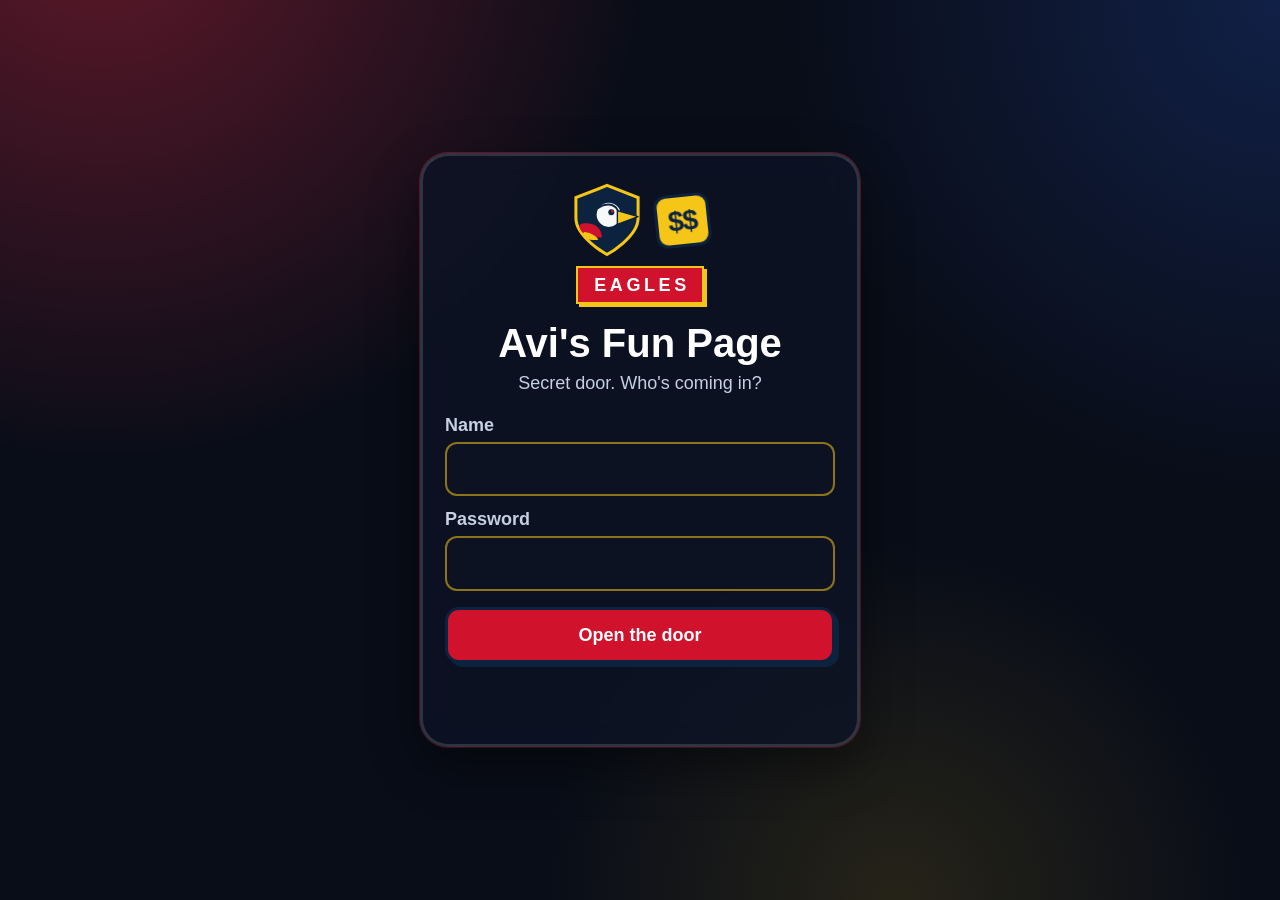
==== commit 56bc56ac: "Turn Avi's page into a clubhouse with photos, a calendar, and a sport mixer Restyle the fun page aro" ====
--- a/avi/index.html
+++ b/avi/index.html
@@ -4,305 +4,909 @@
 <meta name="robots" content="noindex, nofollow">
 <meta charset="UTF-8" />
 <meta name="viewport" content="width=device-width, initial-scale=1" />
+<meta name="theme-color" content="#090d18" />
 <title>Avi's Fun Page</title>
+<link rel="icon" href="data:image/svg+xml,%3Csvg xmlns='http://www.w3.org/2000/svg' viewBox='0 0 32 32'%3E%3Cpath d='M16 2 30 8v10c0 8-14 14-14 14S2 26 2 18V8L16 2z' fill='%230c2340' stroke='%23f5c518' stroke-width='2'/%3E%3Ccircle cx='17' cy='15' r='5' fill='%23f7f8fb'/%3E%3Cpath d='M21 13h8l-5 3 4 2h-7z' fill='%23f5c518'/%3E%3Ccircle cx='18' cy='14' r='1.4' fill='%23d0122d'/%3E%3C/svg%3E" />
 <style>
   :root {
-    --yellow: #ffe14a;
-    --ink: #1b1430;
-    --card: #fffdf6;
-    --blue: #3d6bff;
-    --pink: #ff5fa2;
-    --green: #1faf6a;
+    --red: #d0122d;
+    --red-dark: #8e0c1f;
+    --navy: #0c2340;
+    --navy-2: #16355c;
+    --gold: #f5c518;
+    --cream: #f4efe6;
+    --card: #fffdf8;
+    --ink: #140c12;
+    --muted: #3e4a5a;
+    --green: #0d7a45;
+    --purple: #5b2a86;
+    --spurs: #132257;
   }
   * { box-sizing: border-box; }
   body {
     margin: 0;
     min-height: 100vh;
-    font-family: "Trebuchet MS", "Segoe UI", sans-serif;
+    font-family: "Trebuchet MS", "Segoe UI", Verdana, sans-serif;
+    font-size: 18px;
+    line-height: 1.45;
     color: var(--ink);
-    background:
-      radial-gradient(circle at 10% 10%, #fff3a8 0, transparent 36%),
-      radial-gradient(circle at 90% 0%, #ffd0ea 0, transparent 32%),
-      radial-gradient(circle at 80% 90%, #c9d7ff 0, transparent 34%),
-      #f7f4ff;
-  }
-  button, input { font: inherit; }
-  .wrap { max-width: 980px; margin: 0 auto; padding: 28px 18px 64px; }
+    background-color: var(--cream);
+    background-image:
+      radial-gradient(circle at 0 0, rgba(208, 18, 45, .1), transparent 34%),
+      radial-gradient(circle at 100% 0, rgba(12, 35, 64, .1), transparent 30%),
+      repeating-linear-gradient(-45deg, transparent, transparent 18px, rgba(208, 18, 45, .04) 18px, rgba(208, 18, 45, .04) 19px);
+    overflow-x: hidden;
+  }
+  button, input, summary { font: inherit; color: inherit; }
+  button { cursor: pointer; }
+  :focus-visible { outline: 3px solid var(--gold); outline-offset: 2px; }
+  .wrap { max-width: 1100px; margin: 0 auto; padding: 0 16px 72px; }
   .hidden { display: none !important; }
+  .tiny { color: var(--muted); font-size: 16px; }
+  .kicker {
+    display: inline-block;
+    margin: 0 0 6px;
+    background: var(--red);
+    color: white;
+    font-size: 12px;
+    font-weight: 900;
+    letter-spacing: .12em;
+    padding: 4px 8px;
+    border-radius: 999px;
+  }
+  h1, h2, h3 { line-height: 1.15; }
+  .eagle { width: 76px; height: 76px; display: block; transform-origin: 50% 80%; animation: bob 2.6s ease-in-out infinite alternate; }
+  @keyframes bob { from { transform: rotate(-3deg); } to { transform: rotate(3deg); } }
+  .egg-mark {
+    display: inline-block;
+    background: var(--gold);
+    color: var(--navy);
+    font-weight: 900;
+    font-size: 28px;
+    letter-spacing: -1px;
+    padding: 4px 10px 2px;
+    border-radius: 12px;
+    border: 3px solid var(--navy);
+    transform: rotate(-6deg);
+  }
+  .nameplate {
+    display: inline-block;
+    margin: 8px 0;
+    background: var(--red);
+    color: white;
+    font-weight: 900;
+    letter-spacing: .2em;
+    padding: 4px 12px 4px 16px;
+    border: 2px solid var(--gold);
+    box-shadow: 3px 3px 0 var(--gold);
+  }
   .gate {
     min-height: 100vh;
     display: grid;
     place-items: center;
-    padding: 24px;
+    padding: 24px 16px;
   }
   .gate-card {
-    width: min(420px, 100%);
+    width: min(440px, 100%);
     background: var(--card);
-    border: 3px solid var(--ink);
+    border: 3px solid var(--navy);
     border-radius: 28px;
-    padding: 28px 24px 22px;
-    box-shadow: 8px 8px 0 var(--ink);
+    padding: 26px 22px 22px;
+    box-shadow: 8px 8px 0 var(--red);
     text-align: center;
   }
-  .egg-mark {
-    display: inline-block;
-    background: var(--yellow);
-    color: var(--ink);
-    font-weight: 900;
-    font-size: 42px;
-    letter-spacing: -1px;
-    padding: 6px 16px 2px;
-    border-radius: 16px;
-    border: 3px solid var(--ink);
-    transform: rotate(-6deg);
-  }
-  h1 { font-size: 34px; margin: 14px 0 4px; letter-spacing: -0.5px; }
-  .sub { margin: 0 0 18px; color: #5c5470; }
-  label { display: block; text-align: left; font-weight: 700; margin: 10px 0 4px; }
+  .gate-brand, .hero-brand { display: flex; align-items: center; gap: 10px; }
+  .gate-brand { justify-content: center; }
+  .gate h1 { color: var(--navy); font-size: clamp(32px, 8vw, 40px); margin: 8px 0 4px; }
+  .sub { margin: 0 0 16px; color: var(--muted); }
+  label { display: block; text-align: left; font-weight: 800; margin: 10px 0 4px; }
   input[type="text"], input[type="password"] {
     width: 100%;
-    border: 2px solid var(--ink);
+    border: 2px solid var(--navy);
     border-radius: 12px;
-    padding: 10px 12px;
-    background: #fff;
-  }
-  .go {
-    margin-top: 16px;
-    width: 100%;
-    background: var(--yellow);
-    border: 3px solid var(--ink);
+    padding: 12px;
+    min-height: 52px;
+    background: white;
+    font-size: 18px;
+  }
+  .big, .check, .chip, .tab, .month, .gem-chip, .quiz-opt, .out, .aim-row button, .suggest button, .promo button {
+    min-height: 48px;
+  }
+  .big {
+    background: var(--red);
+    color: white;
+    border: 3px solid var(--navy);
     border-radius: 14px;
-    padding: 12px;
+    padding: 12px 16px;
+    font-weight: 900;
+    box-shadow: 4px 4px 0 var(--navy);
+  }
+  .big.gold { background: var(--gold); color: var(--navy); }
+  .big.navy { background: var(--navy); color: white; }
+  .big:active, .check:active, .chip:active { transform: translate(2px, 2px); }
+  .wide { width: 100%; margin-top: 16px; }
+  .nope { min-height: 1.3em; color: var(--red); font-weight: 800; }
+  .hero {
+    margin: 0 -16px;
+    padding: 18px 16px 16px;
+    background:
+      linear-gradient(180deg, rgba(208, 18, 45, .2), transparent 42%),
+      var(--navy);
+    color: white;
+  }
+  .hero-top { display: flex; justify-content: space-between; align-items: center; gap: 12px; }
+  .hero h1 { margin: 0; font-size: clamp(34px, 8vw, 56px); color: white; text-shadow: 3px 3px 0 var(--red); }
+  .who { margin: 6px 0 0; color: var(--gold); font-weight: 800; }
+  .hero-sub { margin: 6px 0 0; color: #f7f1e4; }
+  .hero .out {
+    background: transparent;
+    color: white;
+    border: 2px solid white;
+    border-radius: 999px;
+    padding: 8px 14px;
     font-weight: 800;
-    cursor: pointer;
-    box-shadow: 4px 4px 0 var(--ink);
-  }
-  .go:active { transform: translate(2px, 2px); box-shadow: 2px 2px 0 var(--ink); }
-  .nope { min-height: 1.2em; color: #c4235a; font-weight: 700; }
-  header.top {
+  }
+  .bands { display: flex; height: 12px; margin: 0 -16px 16px; }
+  .bands span { flex: 1; }
+  .bands span:nth-child(1) { background: var(--red); }
+  .bands span:nth-child(2) { background: white; }
+  .bands span:nth-child(3) { background: var(--navy); }
+  .bands span:nth-child(4) { background: var(--gold); }
+  .jump {
+    position: sticky;
+    top: 0;
+    z-index: 8;
     display: flex;
-    justify-content: space-between;
-    align-items: flex-end;
-    gap: 12px;
-    margin-bottom: 18px;
-  }
-  .hero-row {
-    display: flex;
+    gap: 8px;
+    overflow-x: auto;
+    padding: 10px 0;
+    background: rgba(244, 239, 230, .96);
+    border-bottom: 3px solid var(--red);
+  }
+  .jump a {
+    flex: 0 0 auto;
+    min-height: 48px;
+    display: inline-flex;
     align-items: center;
-    gap: 14px;
-  }
-  .avi-avatar {
-    width: 88px;
-    height: 88px;
-    border-radius: 50%;
-    object-fit: cover;
-    border: 3px solid var(--ink);
-    box-shadow: 4px 4px 0 var(--ink);
-    background: #fff;
-  }
-  header.top h1 { margin: 0; font-size: 40px; }
-  .who { font-weight: 800; margin: 4px 0 0; }
-  .out {
-    background: #fff;
-    border: 2px solid var(--ink);
+    padding: 0 14px;
     border-radius: 999px;
-    padding: 6px 12px;
-    cursor: pointer;
-    font-weight: 700;
-  }
-  .grid { display: grid; grid-template-columns: repeat(auto-fit, minmax(260px, 1fr)); gap: 16px; }
-  .card {
+    background: var(--navy);
+    color: white;
+    text-decoration: none;
+    font-weight: 800;
+  }
+  .grid { display: grid; grid-template-columns: repeat(auto-fit, minmax(280px, 1fr)); gap: 16px; margin-top: 16px; }
+  .card, .panel {
     background: var(--card);
-    border: 3px solid var(--ink);
+    border: 3px solid var(--navy);
     border-radius: 22px;
     padding: 16px;
-    box-shadow: 6px 6px 0 var(--ink);
-  }
-  .card h2 { margin: 0 0 8px; font-size: 22px; }
-  .math-row, .sport-row { display: flex; flex-wrap: wrap; gap: 8px; }
-  .chip, .check {
-    border: 2px solid var(--ink);
-    background: #fff;
+    box-shadow: 6px 6px 0 var(--red);
+    scroll-margin-top: 72px;
+  }
+  .panel { margin-top: 16px; }
+  .card h2, .panel h2 { margin: 0 0 8px; font-size: 26px; color: var(--navy); }
+  .math-row, .sport-row, .row-wrap { display: flex; flex-wrap: wrap; gap: 8px; }
+  .chip, .check, .tab, .month, .gem-chip {
+    border: 2px solid var(--navy);
+    background: white;
     border-radius: 999px;
-    padding: 6px 12px;
-    cursor: pointer;
+    padding: 8px 14px;
     font-weight: 800;
-  }
-  .chip.on { background: var(--yellow); }
-  .problem { font-size: 32px; font-weight: 900; margin: 10px 0; }
-  .answer { width: 120px; border: 2px solid var(--ink); border-radius: 12px; padding: 8px; }
+    color: var(--navy);
+  }
+  .chip.on, .month.on { background: var(--red); color: white; }
+  .check { background: var(--red); color: white; border-radius: 12px; }
+  .problem { font-size: clamp(28px, 6vw, 36px); font-weight: 900; margin: 10px 0; color: var(--navy); }
+  .answer { width: min(160px, 100%); border: 2px solid var(--navy); border-radius: 12px; padding: 8px 12px; min-height: 52px; font-size: 22px; font-weight: 800; }
+  .math-line { display: flex; flex-wrap: wrap; gap: 8px; align-items: center; }
   .ok { color: var(--green); font-weight: 800; }
-  .topic-tag {
-    display: inline-block;
-    font-size: 12px;
-    font-weight: 800;
-    background: #e8e4ff;
-    border: 2px solid var(--ink);
-    border-radius: 999px;
-    padding: 2px 10px;
-    margin-bottom: 4px;
-  }
-  .photo-strip {
-    display: grid;
-    grid-template-columns: repeat(3, 1fr);
-    gap: 8px;
-    margin: 10px 0 4px;
-  }
-  .photo-strip.two { grid-template-columns: repeat(2, 1fr); }
-  .photo-strip img, .sawyer-shot img, .fun-gallery img {
-    width: 100%;
-    aspect-ratio: 3/4;
-    object-fit: cover;
-    border-radius: 14px;
-    border: 2px solid var(--ink);
-    background: #fff;
-    display: block;
-  }
-  .photo-strip img.wide {
-    aspect-ratio: 4/3;
-  }
-  .fun-gallery {
-    display: grid;
-    grid-template-columns: repeat(2, 1fr);
-    gap: 8px;
-    margin-top: 10px;
-  }
   .dog-stage { text-align: center; padding: 8px 0 4px; }
-  .sawyer-shot {
-    width: min(180px, 70%);
-    margin: 0 auto 10px;
-    position: relative;
-  }
-  .sawyer-shot img {
-    aspect-ratio: 3/4;
-    cursor: pointer;
-  }
   .dog {
-    width: 140px; height: 110px; margin: 0 auto; position: relative; cursor: pointer;
-  }
-  .body {
-    position: absolute; left: 28px; top: 36px; width: 84px; height: 52px;
+    width: 180px; height: 140px; margin: 8px auto 18px; position: relative; cursor: pointer;
+    transform: scale(1.05);
+  }
+  .dog .body {
+    position: absolute; left: 28px; top: 42px; width: 92px; height: 56px;
     background: #f4c07a; border: 3px solid var(--ink); border-radius: 40px 46px 30px 36px;
   }
-  .head {
-    position: absolute; left: 78px; top: 18px; width: 52px; height: 48px;
+  .dog .head {
+    position: absolute; left: 86px; top: 22px; width: 58px; height: 52px;
     background: #f4c07a; border: 3px solid var(--ink); border-radius: 46% 46% 42% 42%;
   }
-  .ear {
+  .dog .ear {
     position: absolute; width: 18px; height: 28px; background: #e09a55;
     border: 3px solid var(--ink); border-radius: 12px 12px 6px 6px; top: -16px;
   }
-  .ear.l { left: 4px; transform: rotate(-18deg); }
-  .ear.r { right: 4px; transform: rotate(18deg); }
-  .eye {
-    position: absolute; top: 16px; width: 7px; height: 7px; background: var(--ink); border-radius: 50%;
-  }
-  .eye.l { left: 12px; } .eye.r { right: 12px; }
-  .nose {
-    position: absolute; left: 20px; top: 28px; width: 12px; height: 8px;
-    background: #1b1430; border-radius: 6px;
-  }
-  .tail {
-    position: absolute; left: 8px; top: 28px; width: 28px; height: 10px;
+  .dog .ear.l { left: 4px; transform: rotate(-18deg); }
+  .dog .ear.r { right: 4px; transform: rotate(18deg); }
+  .dog .eye { position: absolute; top: 16px; width: 7px; height: 7px; background: var(--ink); border-radius: 50%; }
+  .dog .eye.l { left: 14px; }
+  .dog .eye.r { right: 14px; }
+  .dog .nose { position: absolute; left: 22px; top: 30px; width: 12px; height: 8px; background: var(--ink); border-radius: 6px; }
+  .dog .tail {
+    position: absolute; left: 6px; top: 34px; width: 30px; height: 10px;
     background: #e09a55; border: 3px solid var(--ink); border-radius: 10px;
     transform-origin: right center;
   }
-  .dog.wag .tail, .sawyer-shot.wag img { animation: wag 0.18s infinite alternate; }
-  .sawyer-shot.wag img { transform-origin: center bottom; }
-  @keyframes wag {
-    from { transform: rotate(18deg); }
-    to { transform: rotate(-28deg); }
-  }
-  .sawyer-shot.wag img {
-    animation: bounce 0.22s infinite alternate;
-  }
-  @keyframes bounce {
-    from { transform: translateY(0); }
-    to { transform: translateY(-6px); }
-  }
+  .dog .collar {
+    position: absolute; left: 8px; right: 10px; bottom: 8px; height: 8px;
+    background: var(--red); border-radius: 4px; z-index: 2;
+  }
+  .dog .collar::after {
+    content: ""; position: absolute; left: 50%; top: 6px; width: 8px; height: 8px;
+    background: var(--gold); border: 2px solid var(--ink); border-radius: 50%; transform: translateX(-50%);
+  }
+  .dog.wag .tail { animation: wag .18s infinite alternate; }
+  @keyframes wag { from { transform: rotate(18deg); } to { transform: rotate(-28deg); } }
   .scorebug {
-    display: flex; justify-content: space-between; align-items: center;
-    background: #1b1430; color: white; border-radius: 14px; padding: 10px 12px; margin-top: 10px;
-  }
-  .scorebug b { color: var(--yellow); font-size: 22px; }
+    display: flex; justify-content: space-between; align-items: center; gap: 8px;
+    background: var(--navy); color: white; border-radius: 14px; padding: 10px 12px; margin-top: 10px;
+    border-bottom: 4px solid var(--red);
+  }
+  .scorebug b { color: var(--gold); font-size: 28px; letter-spacing: 1px; }
   .call { min-height: 3.2em; font-weight: 700; }
   .bot {
-    background: linear-gradient(160deg, #fff7c2, #ffe14a);
+    background: linear-gradient(165deg, #fff 0%, #fff4d2 45%, #ffd0d6 100%);
+    border-color: var(--red);
+  }
+  .beam-stage {
+    position: relative;
+    height: 280px;
+    border-radius: 18px;
+    overflow: hidden;
+    background: linear-gradient(#07060f, #1a1030 68%, #2a1848);
+    border: 3px solid #140c22;
+  }
+  .beam-stage::before {
+    content: "";
+    position: absolute;
+    inset: 0;
+    background-image:
+      radial-gradient(1.5px 1.5px at 12% 22%, #fff, transparent),
+      radial-gradient(1.5px 1.5px at 28% 14%, #fff, transparent),
+      radial-gradient(1px 1px at 46% 28%, #fff, transparent),
+      radial-gradient(1.5px 1.5px at 70% 18%, #fff, transparent),
+      radial-gradient(1px 1px at 84% 32%, #fff, transparent),
+      radial-gradient(1.5px 1.5px at 62% 40%, #fff, transparent);
+  }
+  .skyline {
+    position: absolute; left: 0; right: 0; bottom: 0; height: 70px;
+    background:
+      linear-gradient(#241433, #241433) 8% 100% / 10% 46% no-repeat,
+      linear-gradient(#3a2158, #3a2158) 22% 100% / 8% 70% no-repeat,
+      linear-gradient(#241433, #241433) 36% 100% / 14% 40% no-repeat,
+      linear-gradient(#4c2a72, #4c2a72) 54% 100% / 7% 78% no-repeat,
+      linear-gradient(#241433, #241433) 68% 100% / 12% 52% no-repeat,
+      linear-gradient(#3a2158, #3a2158) 84% 100% / 9% 64% no-repeat,
+      linear-gradient(#120a1c, #120a1c);
+  }
+  .hoop {
+    position: absolute; top: 36px; left: 50%; transform: translateX(-50%);
+    width: 78px; height: 16px; border: 5px solid var(--gold); border-bottom: none; border-radius: 10px 10px 0 0;
+    z-index: 2;
+  }
+  .net {
+    position: absolute; top: 50px; left: 50%; transform: translateX(-50%);
+    width: 68px; height: 40px; z-index: 2;
+    background:
+      repeating-linear-gradient(90deg, transparent 0 7px, rgba(255,255,255,.55) 7px 8px),
+      repeating-linear-gradient(0deg, transparent 0 7px, rgba(255,255,255,.35) 7px 8px);
+    clip-path: polygon(0 0, 100% 0, 78% 100%, 22% 100%);
+  }
+  .beam {
+    position: absolute; left: 50%; bottom: 0; width: 110px; height: 100%;
+    transform: translateX(-50%) scaleY(0); transform-origin: bottom center;
+    background: linear-gradient(to top, rgba(168, 85, 247, .05), rgba(192, 132, 252, .75) 28%, #f6edff);
+    clip-path: polygon(38% 100%, 62% 100%, 100% 0, 0 0);
+    transition: transform .45s ease;
+    z-index: 1;
+  }
+  .beam-stage.lit .beam { transform: translateX(-50%) scaleY(1); }
+  .beam-label {
+    position: absolute; left: 12px; right: 12px; bottom: 78px; text-align: center;
+    color: white; font-weight: 900; text-shadow: 0 2px 0 #000; z-index: 3;
+  }
+  .legend-grid { display: grid; grid-template-columns: repeat(auto-fit, minmax(190px, 1fr)); gap: 12px; }
+  .flip {
+    display: block; width: 100%; padding: 0; border: 0; background: transparent;
+    text-align: left; color: inherit; perspective: 900px; min-height: 0;
+  }
+  .flip-inner { display: grid; min-height: 176px; transform-style: preserve-3d; transition: transform .45s ease; }
+  .flip.on .flip-inner { transform: rotateY(180deg); }
+  .face {
+    grid-area: 1 / 1;
+    backface-visibility: hidden;
+    border: 3px solid var(--navy);
+    border-radius: 16px;
+    padding: 12px;
+  }
+  .face.front { background: #140c22; color: white; }
+  .face.back { background: var(--card); color: var(--ink); transform: rotateY(180deg); border-color: var(--purple); }
+  .badge {
+    display: inline-block; background: var(--gold); color: var(--navy);
+    font-weight: 900; border-radius: 999px; padding: 2px 8px; margin-bottom: 6px;
+  }
+  .face h3 { margin: 0 0 6px; font-size: 20px; }
+  .face p { margin: 0; }
+  .scarf {
+    height: 18px; border-radius: 9px; margin-bottom: 8px;
+    background: repeating-linear-gradient(90deg, var(--spurs) 0 18px, #fff 18px 30px);
+    border: 2px solid var(--spurs);
+  }
+  .soccer-layout, .gem-layout, .chess-top { display: grid; gap: 16px; }
+  @media (min-width: 860px) {
+    .soccer-layout { grid-template-columns: 1.15fr .85fr; }
+    .gem-layout { grid-template-columns: minmax(0, 1fr) minmax(280px, 380px); align-items: start; }
+  }
+  .pitch {
+    position: relative; height: 300px; border-radius: 16px; overflow: hidden;
+    border: 3px solid white;
+    background: repeating-linear-gradient(90deg, #1e7a3a 0 32px, #229445 32px 64px);
+    box-shadow: inset 0 0 0 3px var(--spurs);
+  }
+  .pitch::before {
+    content: ""; position: absolute; left: 50%; top: 0; transform: translateX(-50%);
+    width: 58%; height: 100px; border: 2px solid rgba(255,255,255,.85); border-top: none;
+  }
+  .goal-frame {
+    position: absolute; top: 6px; left: 50%; transform: translateX(-50%);
+    width: 48%; height: 78px; border: 4px solid white; border-top: none;
+    background: repeating-linear-gradient(90deg, rgba(255,255,255,.18) 0 8px, transparent 8px 16px);
+  }
+  .keeper {
+    position: absolute; bottom: 108px; left: 50%; width: 36px; height: 48px; margin-left: -18px;
+    background: var(--spurs); border: 2px solid white; border-radius: 12px 12px 6px 6px;
+    transition: left .25s ease; z-index: 2;
+  }
+  .keeper::before {
+    content: ""; position: absolute; width: 16px; height: 16px; background: #f3c7a6;
+    border: 2px solid var(--spurs); border-radius: 50%; top: -14px; left: 8px;
+  }
+  .keeper::after {
+    content: ""; position: absolute; width: 26px; height: 8px; background: var(--gold);
+    left: 3px; top: 16px; border-radius: 4px;
+  }
+  .ball {
+    position: absolute; left: 50%; bottom: 16px; width: 32px; height: 32px; margin-left: -16px;
+    border-radius: 50%; border: 2px solid #111; z-index: 3;
+    transition: left .4s ease, bottom .4s ease;
+    background:
+      radial-gradient(circle at 35% 35%, #fff 0 18%, transparent 19%),
+      conic-gradient(from 20deg, #111 0 40deg, #fff 0 80deg, #111 0 130deg, #fff 0 180deg, #111 0 230deg, #fff 0 280deg, #111 0 320deg, #fff 0 360deg);
+  }
+  .aim-row { display: grid; grid-template-columns: 1fr 1fr 1fr; gap: 8px; margin-top: 8px; }
+  .aim-row button {
+    background: var(--spurs); color: white; border: 3px solid white; border-radius: 14px; font-weight: 900;
+    box-shadow: 0 4px 0 #070e22;
+  }
+  .aim-row button:disabled { opacity: .5; }
+  .fact-card {
+    background: white; border: 3px solid var(--spurs); border-radius: 16px; padding: 12px; margin-bottom: 10px;
+  }
+  .fact-card h3 { margin: 0 0 6px; color: var(--spurs); }
+  .tabs { display: flex; flex-wrap: wrap; gap: 8px; margin-bottom: 12px; }
+  .tab.on { background: var(--navy); color: white; }
+  .board-with-coords {
+    display: grid;
+    grid-template-columns: 22px minmax(0, 1fr);
+    grid-template-rows: minmax(0, 1fr) 22px;
+    width: min(100%, 540px);
+    margin: 0 auto;
+  }
+  .ranks { grid-column: 1; grid-row: 1; display: flex; flex-direction: column; height: 100%; }
+  .files { grid-column: 2; grid-row: 2; display: flex; }
+  .ranks span, .files span { flex: 1; display: grid; place-items: center; font-size: 12px; font-weight: 800; color: var(--navy); }
+  .board {
+    grid-column: 2; grid-row: 1;
+    display: grid; grid-template-columns: repeat(8, minmax(0, 1fr));
+    width: 100%; aspect-ratio: 1;
+    border: 3px solid var(--navy); border-radius: 6px; overflow: hidden;
+    touch-action: manipulation;
+  }
+  .sq {
+    position: relative; display: grid; place-items: center;
+    padding: 0; margin: 0; border: 0; border-radius: 0; min-height: 0; min-width: 0;
+    aspect-ratio: 1;
+  }
+  .sq.light { background: #f6efe2; }
+  .sq.dark { background: #1f4b86; }
+  .sq.sel { outline: 4px solid var(--red); outline-offset: -4px; z-index: 1; }
+  .sq.last { box-shadow: inset 0 0 0 999px rgba(245, 197, 24, .38); }
+  .sq.check { background: #e85a6b !important; }
+  .sq.reveal { outline: 4px dashed var(--gold); outline-offset: -6px; z-index: 1; }
+  .sq.dot::after, .sq.cap::after {
+    content: ""; position: absolute; z-index: 2; pointer-events: none;
+  }
+  .sq.dot::after {
+    width: 24%; height: 24%; border-radius: 50%; background: var(--gold);
+    box-shadow: 0 0 0 2px rgba(12, 35, 64, .35);
+  }
+  .sq.cap::after {
+    width: 74%; height: 74%; border-radius: 50%; border: 4px solid var(--gold); box-sizing: border-box;
+  }
+  .piece { width: 84%; height: 84%; display: block; pointer-events: none; }
+  .piece path, .piece circle { fill: var(--fill); stroke: var(--stroke); stroke-width: 1.5; stroke-linejoin: round; }
+  .piece.pw { --fill: #fffdf8; --stroke: #0c2340; }
+  .piece.pb { --fill: #22170f; --stroke: #f5c518; }
+  .piece .ink { fill: var(--stroke); stroke: none; }
+  .piece .cut { fill: none; stroke: var(--stroke); stroke-width: 2; }
+  .promo { margin-top: 10px; padding: 10px; border: 3px dashed var(--red); border-radius: 14px; background: #fff6f7; }
+  .learn-pieces { display: flex; flex-wrap: wrap; gap: 8px; margin-bottom: 10px; }
+  .learn-pieces .chip, .promo button { display: inline-flex; align-items: center; gap: 6px; }
+  .learn-pieces .piece, .promo .piece { width: 28px; height: 28px; }
+  .gem-search { display: flex; flex-wrap: wrap; gap: 8px; }
+  .gem-search input { flex: 1 1 220px; }
+  .suggest { display: flex; flex-direction: column; gap: 6px; margin-top: 8px; }
+  .suggest button { text-align: left; background: white; border: 2px solid var(--navy); border-radius: 12px; padding: 8px 12px; font-weight: 800; }
+  .suggest button.on, .month.on { background: var(--gold); }
+  .gem-card {
+    border: 3px solid var(--navy); border-radius: 18px; padding: 12px; background: white; min-height: 180px;
+  }
+  .gem-art { width: min(220px, 80%); height: auto; display: block; margin: 0 auto 8px; }
+  .gem-art.opal { animation: hue 3.5s linear infinite alternate; }
+  @keyframes hue { from { filter: hue-rotate(0deg); } to { filter: hue-rotate(35deg); } }
+  .gem-art .shine { animation: glint 2.4s ease-in-out infinite; }
+  @keyframes glint { 50% { opacity: .35; } }
+  .mohs { display: grid; grid-template-columns: repeat(10, 1fr); gap: 3px; margin: 6px 0; }
+  .mohs span { display: block; height: 16px; border-radius: 4px; background: #e6e0d6; }
+  .mohs .full { background: var(--gem, var(--red)); }
+  .mohs .part { background: linear-gradient(90deg, var(--gem, var(--red)) 55%, #e6e0d6 55%); }
+  .fact-line { margin: 8px 0; }
+  .fact-line b { display: block; color: var(--red-dark); }
+  details summary { font-weight: 900; min-height: 48px; display: flex; align-items: center; cursor: pointer; }
+  .steps, .safety, .quiz-choices { display: grid; gap: 8px; }
+  .steps { grid-template-columns: repeat(auto-fit, minmax(180px, 1fr)); margin: 10px 0; }
+  .step {
+    background: var(--navy); color: white; border-radius: 16px; padding: 12px; min-height: 120px;
+  }
+  .step b { display: block; color: var(--gold); margin-bottom: 4px; }
+  .safety { grid-template-columns: repeat(auto-fit, minmax(160px, 1fr)); }
+  .safety div, .lesson-card {
+    background: white; border: 3px solid var(--navy); border-radius: 16px; padding: 12px;
+  }
+  .safety .stop { border-color: var(--red); }
+  .safety .go-share { border-color: var(--green); }
+  .lesson-card { margin: 10px 0; }
+  .lesson-card h3 { margin: 0 0 6px; color: var(--navy); }
+  .quiz-choices { grid-template-columns: 1fr; }
+  .quiz-opt {
+    text-align: left; background: white; border: 3px solid var(--navy); border-radius: 14px;
+    padding: 10px 12px; font-weight: 800;
+  }
+  .quiz-opt.good { background: #d9ffe8; }
+  .quiz-opt.bad { background: #ffe0e6; }
+  .quiz-opt:disabled { cursor: default; }
+  .better {
+    background: #fff8d8; border: 3px solid var(--navy); border-radius: 14px; padding: 12px; font-weight: 800; min-height: 3.2em;
+  }
+  .weak {
+    display: inline-block; background: #eee; border-radius: 8px; padding: 2px 8px; font-weight: 900;
   }
   .dad-note {
-    margin-top: 16px;
-    background: #fff;
-    border: 3px dashed var(--ink);
+    margin-top: 16px; background: white; border: 3px dashed var(--navy); border-radius: 18px; padding: 14px 16px;
+    scroll-margin-top: 72px;
+  }
+  .footer-note { text-align: center; color: var(--muted); font-weight: 700; margin: 18px 0 0; }
+  .highfive {
+    position: fixed; left: 50%; bottom: 22px; transform: translateX(-50%);
+    background: var(--gold); color: var(--navy); border: 3px solid var(--navy);
+    border-radius: 999px; padding: 10px 18px; font-weight: 900; font-size: 26px;
+    z-index: 25; box-shadow: 4px 4px 0 var(--red); pointer-events: none;
+  }
+  .highfive.pop { animation: pop .35s ease; }
+  @keyframes pop { from { transform: translateX(-50%) scale(.7); } to { transform: translateX(-50%) scale(1); } }
+  #confetti { position: fixed; inset: 0; pointer-events: none; overflow: hidden; z-index: 24; }
+  #confetti i {
+    position: absolute; top: -16px; width: 10px; height: 14px; border-radius: 2px;
+    animation: fall 1.15s ease-in forwards;
+  }
+  @keyframes fall { to { top: 110%; transform: rotate(200deg); } }
+  @media (max-width: 640px) {
+    .scorebug span { font-size: 14px; }
+    .hero .egg-mark { font-size: 22px; }
+    .eagle { width: 64px; height: 64px; }
+  }
+  .kings-board {
+    background: #120c1c;
+    color: white;
+    border: 3px solid #6d28a8;
     border-radius: 18px;
-    padding: 14px 16px;
-  }
-  .tiny { color: #5c5470; font-size: 14px; }
-  .cap {
-    font-size: 12px;
-    font-weight: 700;
+    padding: 14px;
+    margin: 12px 0;
+    box-shadow: inset 0 0 0 2px rgba(245, 197, 24, .4);
+  }
+  .kings-board h3 { margin: 0 0 8px; color: var(--gold); font-size: 16px; letter-spacing: .14em; }
+  .board-block + .board-block { margin-top: 12px; padding-top: 10px; border-top: 2px solid rgba(255,255,255,.15); }
+  .board-kicker { margin: 0; font-weight: 900; letter-spacing: .08em; color: #ffb4c4; font-size: 14px; }
+  .board-kicker.live { color: #ff5a7a; }
+  .board-match { margin: 2px 0; font-size: 26px; font-weight: 900; }
+  .board-score { margin: 0; font-size: 42px; font-weight: 900; color: var(--gold); letter-spacing: 1px; }
+  .board-meta, .kings-board .nap { margin: 4px 0 0; }
+  .win-beams {
+    position: fixed;
+    inset: 0;
+    z-index: 40;
+    pointer-events: none;
+    overflow: hidden;
+    background: rgba(10, 6, 24, .22);
+  }
+  #beam-canvas { position: absolute; inset: 0; width: 100%; height: 100%; }
+  .win-banner {
+    position: absolute;
+    left: 50%;
+    top: 12%;
+    transform: translateX(-50%);
+    margin: 0;
+    width: min(960px, 94vw);
     text-align: center;
-    margin: 4px 0 0;
-    color: #5c5470;
+    font-weight: 900;
+    font-size: clamp(36px, 8vw, 84px);
+    letter-spacing: .04em;
+    color: white;
+    text-shadow:
+      0 0 10px #fff,
+      3px 0 0 #ff2d55,
+      -3px 0 0 #3d8bff,
+      0 3px 0 #ffe14a,
+      0 -3px 0 #3dff8a,
+      0 0 24px #b56bff;
+  }
+  .win-note {
+    position: absolute;
+    left: 50%;
+    top: calc(12% + 96px);
+    transform: translateX(-50%);
+    margin: 0;
+    color: white;
+    font-weight: 800;
+    text-align: center;
+    text-shadow: 0 2px 0 #140c22;
+    width: min(640px, 92vw);
+  }
+  .tuck-beams {
+    position: absolute;
+    right: 12px;
+    bottom: 12px;
+    pointer-events: auto;
+    min-height: 48px;
+    background: white;
+    color: var(--navy);
+    border: 3px solid var(--navy);
+    border-radius: 999px;
+    padding: 10px 14px;
+    font-weight: 900;
+    box-shadow: 4px 4px 0 var(--red);
+  }
+  .win-banner { animation: beam-glow 2.4s ease-in-out infinite alternate; }
+  @keyframes beam-glow {
+    from { transform: translateX(-50%) scale(1); }
+    to { transform: translateX(-50%) scale(1.04); }
+  }
+  body {
+    color: #f4f1ea;
+    background-color: #090d18;
+    background-image:
+      radial-gradient(circle at 8% -10%, rgba(255, 45, 74, .35), transparent 36%),
+      radial-gradient(circle at 100% 0, rgba(20, 40, 90, .7), transparent 32%),
+      radial-gradient(circle at 70% 100%, rgba(245, 197, 24, .12), transparent 28%);
+  }
+  .tiny, .sub, .footer-note, .hero-sub, label { color: #c5d0e0; }
+  .ok { color: #5dffa8; }
+  .card, .panel, .gate-card, .dad-note, .fact-card, .lesson-card, .safety div, .gem-card, .suggest button {
+    background: rgba(14, 20, 38, .78);
+    color: #f4f1ea;
+    border-color: rgba(255, 255, 255, .14);
+    box-shadow: 0 16px 40px rgba(0, 0, 0, .35), inset 0 1px 0 rgba(255, 255, 255, .08);
+    backdrop-filter: blur(12px);
+  }
+  .card, .panel { box-shadow: 0 16px 40px rgba(0, 0, 0, .35), 0 0 0 1px rgba(255, 45, 74, .22); }
+  .gate-card { box-shadow: 0 20px 50px rgba(0, 0, 0, .45), 0 0 0 1px rgba(255, 45, 74, .35); }
+  .card h2, .panel h2, .gate h1, .fact-card h3, .lesson-card h3, .problem, .gem-card h3 { color: white; }
+  .fact-line b { color: #ffb4c4; }
+  input[type="text"], input[type="password"], input[type="date"], .answer {
+    background: #0c1222;
+    color: white;
+    border-color: rgba(245, 197, 24, .55);
+  }
+  .chip, .tab, .month, .gem-chip, .quiz-opt, .suggest button {
+    background: rgba(255, 255, 255, .06);
+    color: white;
+    border-color: rgba(255, 255, 255, .2);
+  }
+  .chip.on, .tab.on { background: var(--red); color: white; border-color: var(--red); }
+  .month.on, .suggest button.on, .gem-chip.on { background: var(--gold); color: #140c12; border-color: var(--gold); }
+  .jump { background: rgba(9, 13, 24, .94); border-bottom: 3px solid var(--red); }
+  .jump a { background: rgba(255, 255, 255, .06); border: 1px solid rgba(255, 255, 255, .14); }
+  .jump a:hover { border-color: var(--gold); }
+  .hero {
+    background:
+      radial-gradient(circle at 80% 20%, rgba(255, 45, 74, .35), transparent 28%),
+      linear-gradient(180deg, #140814 0%, #0c1428 70%, transparent 100%);
+    border-bottom: 0;
+  }
+  .hero h1 { text-shadow: 0 0 24px rgba(255, 45, 74, .55); }
+  .bot {
+    background: linear-gradient(160deg, rgba(255, 45, 74, .2), rgba(14, 20, 38, .9) 42%, rgba(245, 197, 24, .12));
+    border-color: rgba(255, 45, 74, .55);
+  }
+  .face.back { background: #161226; color: white; }
+  .ranks span, .files span { color: var(--gold); }
+  .promo, .better { background: #1a1408; color: #f4f1ea; border-color: rgba(245, 197, 24, .45); }
+  .quiz-opt.good { background: #d9ffe8; color: #123; }
+  .quiz-opt.bad { background: #ffe0e6; color: #123; }
+  .weak { background: #2a3144; color: white; }
+  .safety .stop { border-color: var(--red); }
+  .kicker { box-shadow: 0 0 16px rgba(255, 45, 74, .45); }
+  .card, .panel, .avatar, .hero-photos img { transition: transform .2s ease, box-shadow .2s ease; }
+  @media (hover: hover) {
+    .card:hover, .panel:hover { transform: translateY(-3px); }
+    .hero-photos img:hover, .dog-photos img:hover { transform: scale(1.03); }
+  }
+  .hero-main { display: flex; gap: 16px; align-items: center; margin-top: 8px; }
+  .avatar {
+    width: 116px; height: 116px; flex: 0 0 auto; object-fit: cover; border-radius: 28px;
+    border: 3px solid var(--gold); box-shadow: 0 0 28px rgba(255, 45, 74, .45);
+    animation: bob 3s ease-in-out infinite alternate;
+  }
+  .wish { display: flex; gap: 8px; overflow-x: auto; margin: 12px 0 0; padding-bottom: 4px; }
+  .wish a {
+    flex: 0 0 auto; min-height: 48px; display: inline-flex; align-items: center;
+    padding: 0 14px; border-radius: 999px; text-decoration: none; font-weight: 800; color: white;
+    background: rgba(255, 255, 255, .08); border: 1px solid rgba(245, 197, 24, .4);
+  }
+  .hero-photos, .dog-photos, .moment-row {
+    display: grid; grid-template-columns: repeat(2, minmax(0, 1fr)); gap: 8px; margin-top: 14px;
+  }
+  .hero-photos { grid-template-columns: repeat(3, minmax(0, 1fr)); }
+  @media (min-width: 800px) {
+    .hero-photos { grid-template-columns: repeat(5, minmax(0, 1fr)); }
+    .moment-row { grid-template-columns: repeat(3, minmax(0, 1fr)); }
+  }
+  .hero-photos figure, .dog-photos figure, .moment-row figure { margin: 0; }
+  .hero-photos img, .dog-photos img, .moment-row img, .inline-photo {
+    width: 100%; height: 120px; object-fit: cover; border-radius: 16px; display: block;
+    border: 2px solid rgba(255, 255, 255, .16);
+  }
+  .inline-photo { height: 180px; max-width: 280px; }
+  .solo-photo { margin: 10px 0; }
+  .hero-photos figcaption, .dog-photos figcaption, .moment-row figcaption, .solo-photo figcaption {
+    margin-top: 4px; font-size: 13px; font-weight: 800; color: var(--gold);
+  }
+  .dog-photos img { height: 160px; }
+  .cool-layout, .mix-slots { display: grid; gap: 12px; }
+  @media (min-width: 800px) {
+    .cool-layout { grid-template-columns: 1.2fr .8fr; align-items: start; }
+    .mix-slots { grid-template-columns: 1fr 1fr; }
+  }
+  .slot-window {
+    min-height: 84px; display: grid; place-items: center; margin: 8px 0;
+    font-size: clamp(22px, 4vw, 32px); font-weight: 900; border-radius: 16px;
+    background: #070b14; border: 2px solid rgba(245, 197, 24, .55); color: white;
+    box-shadow: inset 0 0 24px rgba(255, 45, 74, .2);
+  }
+  .slot-window.spinning { color: var(--gold); animation: slot-glow .12s linear infinite; }
+  @keyframes slot-glow { 50% { filter: brightness(1.6); } }
+  .mix-card {
+    margin-top: 14px; padding: 14px; border-radius: 18px; position: relative; overflow: hidden;
+    background: rgba(8, 10, 20, .72); border: 2px solid rgba(255, 255, 255, .14);
+  }
+  .mix-card.lit { box-shadow: 0 0 0 2px rgba(255, 45, 74, .8), 0 0 36px rgba(255, 45, 74, .35), 0 0 64px rgba(245, 197, 24, .2); }
+  .mix-card ul { margin: 8px 0; padding-left: 18px; }
+  .mix-beams {
+    pointer-events: none; position: absolute; inset: auto 0 0 0; height: 70px;
+    background: linear-gradient(90deg, transparent, rgba(255,45,74,.0) 10%, rgba(255,80,80,.35), rgba(255,225,74,.45), rgba(80,255,180,.35), rgba(80,160,255,.4), rgba(200,80,255,.35), transparent);
+    opacity: 0;
+  }
+  .mix-card.lit .mix-beams { opacity: 1; animation: beam-glow 1.6s ease-in-out infinite alternate; }
+  .toy-arena {
+    position: relative; height: 220px; border-radius: 16px; overflow: hidden; margin: 8px 0;
+    background: radial-gradient(circle at 50% 100%, #24345c, #070b14 70%);
+    border: 2px solid rgba(255, 255, 255, .12);
+  }
+  .toy-target, .sq-btn {
+    position: absolute; min-width: 64px; min-height: 64px; border-radius: 50%; border: 3px solid white;
+    font-weight: 900; background: var(--red); color: white; box-shadow: 0 0 16px rgba(255, 45, 74, .6);
+  }
+  .sq-btn { position: static; border-radius: 12px; }
+  .sq-row { display: grid; grid-template-columns: repeat(4, 1fr); gap: 8px; }
+  .sq-btn.safe { background: var(--gold); color: #140c12; }
+  .sq-btn.nope { background: #2a3144; }
+  .mix-aim { display: grid; grid-template-columns: repeat(3, 1fr); gap: 8px; }
+  .mix-aim button, .steer button, .timing-btn {
+    min-height: 56px; font-weight: 900; border-radius: 14px; border: 3px solid white; color: white; background: #16355c;
+  }
+  .steer { display: flex; gap: 8px; }
+  .steer button { flex: 1; }
+  .lane {
+    position: relative; height: 90px; border-radius: 14px; margin: 8px 0; overflow: hidden;
+    background: linear-gradient(#123, #123) center/80% 100% no-repeat, #070b14;
+    border: 2px solid rgba(245, 197, 24, .4);
+  }
+  .rider {
+    position: absolute; top: 22px; width: 36px; height: 36px; margin-left: -18px; border-radius: 10px;
+    background: var(--red); border: 3px solid var(--gold);
+  }
+  .sweep {
+    position: relative; height: 28px; border-radius: 999px; background: #1c2438; margin: 12px 0; overflow: hidden;
+  }
+  .sweep i {
+    position: absolute; top: 0; bottom: 0; width: 18%; background: var(--gold); left: 41%;
+  }
+  .sweep b {
+    position: absolute; top: -4px; width: 8px; height: 36px; background: white; border-radius: 4px;
+  }
+  .joke-card {
+    background: rgba(255, 45, 74, .12); border: 2px solid rgba(255, 45, 74, .45);
+    border-radius: 18px; padding: 14px; min-height: 140px;
+  }
+  #joke-line { font-size: 22px; font-weight: 800; margin: 8px 0 12px; }
+  .fact-list { display: grid; gap: 8px; margin: 10px 0; }
+  .fact-list li {
+    list-style: none; margin: 0; padding: 10px 12px; border-radius: 14px;
+    background: rgba(255, 255, 255, .05); border: 1px solid rgba(255, 255, 255, .1);
+  }
+  .fact-list { padding: 0; }
+  .gem-app .gem-card {
+    background:
+      radial-gradient(circle at 50% 18%, rgba(245, 197, 24, .16), transparent 42%),
+      rgba(8, 12, 24, .9);
+    text-align: center;
+  }
+  .gem-app .gem-art { width: min(260px, 88%); filter: drop-shadow(0 10px 16px rgba(0, 0, 0, .45)); }
+  .gem-app .mohs span {
+    height: 18px; border-radius: 999px; background: #1c2438; box-shadow: inset 0 0 0 1px rgba(255, 255, 255, .08);
+  }
+  .gem-app .mohs .full { background: var(--gem, var(--red)); box-shadow: 0 0 10px var(--gem, var(--red)); }
+  .gem-app .mohs .part { background: linear-gradient(90deg, var(--gem, var(--red)) 55%, #1c2438 55%); }
+  .gem-card.spark { animation: gem-pop .55s ease; }
+  @keyframes gem-pop { from { transform: scale(.96); } to { transform: scale(1); } }
+  .gem-card.spark .gem-art { animation: gem-spark 1.1s ease; }
+  @keyframes gem-spark {
+    0% { filter: drop-shadow(0 0 0 transparent) brightness(1); }
+    40% { filter: drop-shadow(0 0 16px var(--gold)) brightness(1.35); }
+    100% { filter: drop-shadow(0 10px 16px rgba(0, 0, 0, .45)) brightness(1); }
+  }
+  @media (max-width: 640px) {
+    .avatar { width: 84px; height: 84px; }
+    .hero-main { align-items: flex-start; }
+  }
+  @media (prefers-reduced-motion: reduce) {
+    *, *::before, *::after {
+      animation: none !important;
+      transition: none !important;
+    }
   }
 </style>
 </head>
 <body>
   <section id="gate" class="gate">
     <form class="gate-card" id="login-form">
-      <div class="egg-mark">$$</div>
+      <div class="gate-brand">
+        <svg class="eagle" viewBox="0 0 88 88" aria-hidden="true">
+          <path fill="#0c2340" stroke="#f5c518" stroke-width="3.5" d="M44 4 80 18v24c0 22-36 42-36 42S8 64 8 42V18L44 4z"/>
+          <path fill="#d0122d" d="M16 48c14-2 22 6 22 16-14 2-24-4-26-12 0-2 2-4 4-4z"/>
+          <path fill="#f5c518" d="M18 58c8 1 14 5 16 9-10 1-16-1-18-5 0-2 1-4 2-4z"/>
+          <circle cx="46" cy="38" r="15" fill="#f7f8fb" stroke="#0c2340" stroke-width="2"/>
+          <polygon points="56,33 80,40 56,49" fill="#f5c518" stroke="#0c2340" stroke-width="1.6" stroke-linejoin="round"/>
+          <circle cx="49" cy="35" r="3.5" fill="#0c2340"/>
+          <circle cx="50.2" cy="33.8" r="1.4" fill="#d0122d"/>
+          <path d="M34 30c8-6 18-5 22 2" fill="none" stroke="#0c2340" stroke-width="2.2" stroke-linecap="round"/>
+        </svg>
+        <div class="egg-mark">$$</div>
+      </div>
+      <div class="nameplate">EAGLES</div>
       <h1>Avi's Fun Page</h1>
       <p class="sub">Secret door. Who's coming in?</p>
       <label for="user">Name</label>
       <input id="user" name="user" type="text" autocomplete="username" required />
       <label for="pass">Password</label>
       <input id="pass" name="pass" type="password" autocomplete="current-password" required />
-      <button class="go" type="submit">Open the door</button>
+      <button class="big wide" type="submit">Open the door</button>
       <p class="nope" id="nope" role="status"></p>
     </form>
   </section>
 
   <main id="app" class="wrap hidden">
-    <header class="top">
-      <div class="hero-row">
-        <img class="avi-avatar" src="photos/hero/avi-school-portrait.jpg" alt="Avi" width="88" height="88" />
+    <header class="hero">
+      <div class="hero-top">
+        <div class="hero-brand">
+          <svg class="eagle" viewBox="0 0 88 88" aria-hidden="true">
+            <path fill="#0c2340" stroke="#f5c518" stroke-width="3.5" d="M44 4 80 18v24c0 22-36 42-36 42S8 64 8 42V18L44 4z"/>
+            <path fill="#d0122d" d="M16 48c14-2 22 6 22 16-14 2-24-4-26-12 0-2 2-4 4-4z"/>
+            <path fill="#f5c518" d="M18 58c8 1 14 5 16 9-10 1-16-1-18-5 0-2 1-4 2-4z"/>
+            <circle cx="46" cy="38" r="15" fill="#f7f8fb" stroke="#0c2340" stroke-width="2"/>
+            <polygon points="56,33 80,40 56,49" fill="#f5c518" stroke="#0c2340" stroke-width="1.6" stroke-linejoin="round"/>
+            <circle cx="49" cy="35" r="3.5" fill="#0c2340"/>
+            <circle cx="50.2" cy="33.8" r="1.4" fill="#d0122d"/>
+            <path d="M34 30c8-6 18-5 22 2" fill="none" stroke="#0c2340" stroke-width="2.2" stroke-linecap="round"/>
+          </svg>
+          <div class="egg-mark">$$</div>
+        </div>
+        <button class="out" id="out" type="button">Log out</button>
+      </div>
+      <div class="hero-main">
+        <img class="avatar" src="photos/avi-portrait.jpg" alt="Avi smiling" />
         <div>
-          <div class="egg-mark">$$</div>
+          <div class="nameplate">CLUBHOUSE</div>
           <h1>Avi's Fun Page</h1>
           <p class="who" id="hello"></p>
+          <p class="hero-sub">A dark clubhouse with red lights. Sports, math, chess, gems, Sawyer, and one very silly booth.</p>
         </div>
       </div>
-      <button class="out" id="out" type="button">Log out</button>
+      <nav class="wish" aria-label="Avi's list">
+        <a href="#soccer">Soccer</a>
+        <a href="#kings">Basketball</a>
+        <a href="#sports">Baseball</a>
+        <a href="#chess">Chess</a>
+        <a href="#gems">Gemstones</a>
+        <a href="#lab">Math</a>
+        <a href="#dogpen">Dog</a>
+        <a href="#sports">Football</a>
+        <a href="#kings">Light the Beam</a>
+        <a href="#soccer">Tottenham</a>
+        <a href="#mixer">Sport mixer</a>
+        <a href="#calendar">This day</a>
+      </nav>
+      <div class="hero-photos">
+        <figure><img src="photos/avi-portrait.jpg" alt="Avi smiling" /><figcaption>Avi</figcaption></figure>
+        <figure><img src="photos/avi-kings-mascot.jpg" alt="Avi with a Kings drummer mascot" /><figcaption>Kings night</figcaption></figure>
+        <figure><img src="photos/avi-kings-flexcam.jpg" alt="Avi on the court in a Kings jersey" /><figcaption>Courtside</figcaption></figure>
+        <figure><img src="photos/avi-soccer-trophy.jpg" alt="Avi holding a soccer trophy" /><figcaption>Soccer champ</figcaption></figure>
+        <figure><img src="photos/avi-beach.jpg" alt="Avi smiling at the beach" /><figcaption>Beach day</figcaption></figure>
+        <figure><img src="photos/avi-champ.jpg" alt="Avi holding up a toy championship belt" /><figcaption>Champ pose</figcaption></figure>
+        <figure><img src="photos/avi-backpack.jpg" alt="Avi with a red backpack, ready for the day" /><figcaption>Ready for the day</figcaption></figure>
+        <figure><img src="photos/sawyer-portrait.jpg" alt="Sawyer, a fluffy dog" /><figcaption>Sawyer</figcaption></figure>
+        <figure><img src="photos/avi-and-sawyer.jpg" alt="Avi and Sawyer being silly together" /><figcaption>Avi + Sawyer</figcaption></figure>
+      </div>
     </header>
+    <div class="bands" aria-hidden="true"><span></span><span></span><span></span><span></span></div>
+
+    <nav class="jump" aria-label="Page sections">
+      <a href="#lab">Number lab</a>
+      <a href="#dogpen">Sawyer</a>
+      <a href="#sports">Sports</a>
+      <a href="#calendar">This day</a>
+      <a href="#mixer">Mixer</a>
+      <a href="#bot">Your bot</a>
+      <a href="#kings">Kings</a>
+      <a href="#soccer">Soccer</a>
+      <a href="#chess">Chess</a>
+      <a href="#gems">Gems</a>
+      <a href="#ai">AI</a>
+      <a href="#dad-note" id="dad-jump" class="hidden">Dad desk</a>
+    </nav>
 
     <div class="grid">
-      <section class="card">
+      <section class="card" id="lab">
+        <p class="kicker">LAB</p>
         <h2>Number lab</h2>
-        <p class="tiny">You pick the heat. I learn what you're great at.</p>
+        <p class="tiny">You pick the heat. I make the problem.</p>
         <div class="math-row" id="levels">
           <button class="chip on" type="button" data-level="warm">Warm</button>
           <button class="chip" type="button" data-level="hot">Hot</button>
           <button class="chip" type="button" data-level="silly">Silly big</button>
-          <button class="chip" type="button" data-level="boss">Boss</button>
         </div>
-        <span class="topic-tag" id="topic-tag">warmup</span>
         <p class="problem" id="problem">?</p>
-        <form id="math-form">
-          <input class="answer" id="answer" inputmode="numeric" autocomplete="off" />
+        <form id="math-form" class="math-line">
+          <input class="answer" id="answer" aria-label="Your answer" inputmode="numeric" autocomplete="off" />
           <button class="check" type="submit">Check</button>
         </form>
-        <p id="math-msg"></p>
+        <p id="math-msg" aria-live="polite"></p>
         <p class="tiny">Streak: <b id="streak">0</b></p>
       </section>
 
-      <section class="card">
-        <h2>Dog pen</h2>
+      <section class="card" id="dogpen">
+        <p class="kicker">DOG</p>
+        <h2>Sawyer's pen</h2>
+        <div class="dog-photos">
+          <figure><img src="photos/sawyer-portrait.jpg" alt="Sawyer, a fluffy dog" /><figcaption>Sawyer</figcaption></figure>
+          <figure><img src="photos/avi-and-sawyer.jpg" alt="Avi and Sawyer being silly together" /><figcaption>Avi + Sawyer</figcaption></figure>
+        </div>
         <div class="dog-stage">
-          <div class="sawyer-shot" id="sawyer-photo" title="Pet Sawyer">
-            <img src="photos/sawyer/sawyer-portrait.jpg" alt="Sawyer" />
-          </div>
-          <div class="dog hidden" id="dog" title="Pet the dog">
+          <div class="dog" id="dog" title="Pet the dog">
             <div class="tail"></div>
-            <div class="body"></div>
+            <div class="body"><div class="collar"></div></div>
             <div class="head">
               <div class="ear l"></div>
               <div class="ear r"></div>
@@ -312,35 +916,17 @@
             </div>
           </div>
         </div>
-        <p id="pets" class="tiny">Pets today: 0. Click Sawyer.</p>
-        <label for="dog-name">What do you call your dog?</label>
-        <input id="dog-name" type="text" maxlength="24" placeholder="Sawyer" />
-        <div class="fun-gallery" style="margin-top:12px; grid-template-columns:1fr;">
-          <div>
-            <img src="photos/sawyer/avi-and-sawyer-silly.jpg" alt="Avi and Sawyer being silly" />
-            <p class="cap">Avi + Sawyer silliness</p>
-          </div>
-        </div>
+        <p id="pets" class="tiny">Pets today: 0. Click the dog.</p>
+        <label for="dog-name">Name on the tag</label>
+        <input id="dog-name" type="text" maxlength="24" placeholder="Sawyer" autocomplete="off" />
+        <p class="tiny">Sawyer is the starter name. Type a new one anytime.</p>
       </section>
 
-      <section class="card">
+      <section class="card" id="sports">
+        <p class="kicker">BOOTH</p>
         <h2>Sports booth</h2>
-        <p class="tiny">Toy game. Not a real score. Kings + soccer vibes.</p>
-        <div class="photo-strip">
-          <div>
-            <img src="photos/sports/avi-kings-mascot.jpg" alt="Avi in Kings jersey" />
-            <p class="cap">Kings #10</p>
-          </div>
-          <div>
-            <img class="wide" src="photos/sports/avi-kings-flexcam.jpg" alt="Avi on the jumbotron" />
-            <p class="cap">Flexcam</p>
-          </div>
-          <div>
-            <img src="photos/sports/avi-soccer-trophy.jpg" alt="Avi with soccer trophy" />
-            <p class="cap">Soccer win</p>
-          </div>
-        </div>
-        <div class="sport-row" id="sports">
+        <p class="tiny">Toy game. Not a real score. Baseball swings and football tosses are in this booth, and again inside the sport mixer.</p>
+        <div class="sport-row" id="sports-row">
           <button class="chip" type="button" data-sport="baseball">Baseball</button>
           <button class="chip" type="button" data-sport="basketball">Basketball</button>
           <button class="chip" type="button" data-sport="soccer">Soccer</button>
@@ -355,43 +941,341 @@
         <p class="call" id="call">Pick a sport. The announcer is extremely unserious.</p>
       </section>
 
-      <section class="card">
-        <h2>Silly booth</h2>
-        <p class="tiny">Big faces. Big flex. Zero chill.</p>
-        <div class="fun-gallery">
-          <div>
-            <img src="photos/fun/avi-first-day-3rd-grade.jpg" alt="Avi first day of 3rd grade" />
-            <p class="cap">3rd grade mode</p>
-          </div>
-          <div>
-            <img src="photos/fun/avi-beach-smile.jpg" alt="Avi at the beach" />
-            <p class="cap">Beach smile</p>
-          </div>
-          <div>
-            <img src="photos/fun/avi-wwe-champ.jpg" alt="Avi as WWE champ" />
-            <p class="cap">Champ belt</p>
-          </div>
-          <div>
-            <img src="photos/fun/avi-flex-mirror.jpg" alt="Avi flexing" />
-            <p class="cap">Mirror flex</p>
-          </div>
-        </div>
-      </section>
-
-      <section class="card bot">
+      <section class="card bot" id="bot">
+        <p class="kicker">BOT</p>
         <h2>Your bot</h2>
-        <p>This spot is yours. A separate helper, just for Avi, that you can point at whatever you dream up: math, Sawyer, sports, or something silly nobody has named yet.</p>
+        <p>This spot is yours. A separate helper, just for Avi, that you can point at whatever you dream up: math, the dog, sports, or something silly nobody has named yet.</p>
         <p class="tiny">It's ON! 🎉 Ask Dad to open <b>Avi Bot</b> in the Grok Bot app and say hi. Try: "give me a hard math puzzle" or "tell me a dog joke."</p>
       </section>
     </div>
 
+    <section class="panel" id="calendar">
+      <p class="kicker">CALENDAR</p>
+      <h2>This day is cool</h2>
+      <p>Pick a date. The clubhouse keeps a fact for every day of the year, plus a silly joke. Nothing you pick is saved.</p>
+      <div class="cool-layout">
+        <div>
+          <label for="cool-date">Date</label>
+          <input id="cool-date" type="date" />
+          <p class="tiny" id="cool-title"></p>
+          <ul class="fact-list" id="cool-facts"></ul>
+        </div>
+        <div class="joke-card">
+          <p class="kicker">JOKE SPOT</p>
+          <p id="joke-line">Loading a joke…</p>
+          <button class="big" id="new-joke" type="button">New joke</button>
+        </div>
+      </div>
+    </section>
+
+    <section class="panel" id="mixer">
+      <p class="kicker">MIXER</p>
+      <h2>Random sport mixer</h2>
+      <p>Spin a sport. Spin a twist. The clubhouse mashes them into a pretend game you can actually play. Baseball, football, soccer, and the rest of the list can all land in the window.</p>
+      <div class="mix-slots">
+        <div class="slot">
+          <p class="slot-label">Spinner A · sport</p>
+          <div class="slot-window" id="slot-sport">Ready</div>
+          <button class="big" id="spin-sport" type="button">Spin sport</button>
+        </div>
+        <div class="slot">
+          <p class="slot-label">Spinner B · twist</p>
+          <div class="slot-window" id="slot-twist">Ready</div>
+          <button class="big gold" id="spin-twist" type="button">Spin twist</button>
+        </div>
+      </div>
+      <p><button class="big navy" id="spin-both" type="button">Spin both</button></p>
+      <article class="mix-card hidden" id="mix-card">
+        <div class="mix-beams" aria-hidden="true"></div>
+        <h3 id="mix-name"></h3>
+        <ul id="mix-rules"></ul>
+        <div id="mix-toy"></div>
+        <p id="mix-status" aria-live="polite"></p>
+        <button class="big" id="remix" type="button">Remix</button>
+      </article>
+    </section>
+
+    <section class="panel" id="kings">
+      <p class="kicker">KINGS</p>
+      <h2>Light the beam</h2>
+      <div class="moment-row">
+        <figure><img src="photos/avi-kings-mascot.jpg" alt="Avi with a Kings drummer mascot" /><figcaption>Kings night</figcaption></figure>
+        <figure><img src="photos/avi-kings-flexcam.jpg" alt="Avi on the court in a Kings jersey" /><figcaption>Courtside</figcaption></figure>
+      </div>
+      <p>Real Kings score up here. When they win, rainbow beams stay until morning. The purple button is a practice beam you can light anytime. Legend cards are stories only — no photos, no logos.</p>
+      <div class="kings-board" id="kings-score" aria-live="polite">
+        <h3>KINGS SCOREBOARD</h3>
+        <p class="board-meta">Checking the Kings…</p>
+      </div>
+      <p id="dad-beam-demo" class="hidden">
+        <button class="check" id="dad-beam-demo-btn" type="button">Preview the win beams</button>
+        <span class="tiny">Dad only. A preview, not a saved win.</span>
+      </p>
+      <p id="show-beams-row" class="hidden"><button class="check" id="show-beams" type="button">Show the beams</button></p>
+      <div class="beam-stage" id="beam-stage">
+        <div class="beam"></div>
+        <div class="hoop" aria-hidden="true"></div>
+        <div class="net" aria-hidden="true"></div>
+        <div class="skyline" aria-hidden="true"></div>
+        <p class="beam-label" id="beam-label">The sky is quiet.</p>
+      </div>
+      <p><button class="big" id="beam-btn" type="button">Light the beam</button></p>
+      <p id="beam-count" class="tiny">Beams lit this visit: 0</p>
+      <h3>NBA legends</h3>
+      <p class="tiny">Tap a card to flip it.</p>
+      <div class="legend-grid" id="legends">
+        <button class="flip" type="button" aria-expanded="false">
+          <span class="flip-inner">
+            <span class="face front"><span class="badge">6 titles</span><h3>Michael Jordan</h3><p>Tap for the story</p></span>
+            <span class="face back"><h3>Michael Jordan</h3><p>Six championships with the Chicago Bulls and five MVP awards. He practiced like the game had already started, and his fadeaway jumper became famous.</p></span>
+          </span>
+        </button>
+        <button class="flip" type="button" aria-expanded="false">
+          <span class="flip-inner">
+            <span class="face front"><span class="badge">scoring king</span><h3>LeBron James</h3><p>Tap for the story</p></span>
+            <span class="face back"><h3>LeBron James</h3><p>He became the NBA's all-time leading scorer. Four championships with more than one team. He scores, passes, and keeps playing at a high level for a long time.</p></span>
+          </span>
+        </button>
+        <button class="flip" type="button" aria-expanded="false">
+          <span class="flip-inner">
+            <span class="face front"><span class="badge">6 MVPs</span><h3>Kareem Abdul-Jabbar</h3><p>Tap for the story</p></span>
+            <span class="face back"><h3>Kareem Abdul-Jabbar</h3><p>The skyhook was one of the hardest shots to block. Six championships, and six MVP awards — still the most MVPs.</p></span>
+          </span>
+        </button>
+        <button class="flip" type="button" aria-expanded="false">
+          <span class="flip-inner">
+            <span class="face front"><span class="badge">5 titles</span><h3>Magic Johnson</h3><p>Tap for the story</p></span>
+            <span class="face back"><h3>Magic Johnson</h3><p>A Lakers star famous for no-look passes. Five championships. As a rookie he even filled in at center in the Finals and played brilliantly.</p></span>
+          </span>
+        </button>
+        <button class="flip" type="button" aria-expanded="false">
+          <span class="flip-inner">
+            <span class="face front"><span class="badge">3 titles</span><h3>Larry Bird</h3><p>Tap for the story</p></span>
+            <span class="face back"><h3>Larry Bird</h3><p>Celtics forward with three championships. He could pass, rebound, and shoot, and he loved the biggest moments.</p></span>
+          </span>
+        </button>
+        <button class="flip" type="button" aria-expanded="false">
+          <span class="flip-inner">
+            <span class="face front"><span class="badge">11 titles</span><h3>Bill Russell</h3><p>Tap for the story</p></span>
+            <span class="face back"><h3>Bill Russell</h3><p>Eleven championships in thirteen seasons. Nobody has more. He won with defense, rebounds, and teamwork.</p></span>
+          </span>
+        </button>
+        <button class="flip" type="button" aria-expanded="false">
+          <span class="flip-inner">
+            <span class="face front"><span class="badge">100 points</span><h3>Wilt Chamberlain</h3><p>Tap for the story</p></span>
+            <span class="face back"><h3>Wilt Chamberlain</h3><p>On March 2, 1962, he scored 100 points in one game. One season he averaged 50.4 points a night.</p></span>
+          </span>
+        </button>
+        <button class="flip" type="button" aria-expanded="false">
+          <span class="flip-inner">
+            <span class="face front"><span class="badge">from deep</span><h3>Stephen Curry</h3><p>Tap for the story</p></span>
+            <span class="face back"><h3>Stephen Curry</h3><p>He stretched the court with long three-pointers. Four championships with the Golden State Warriors. In 2016 every MVP voter picked him — a first.</p></span>
+          </span>
+        </button>
+        <button class="flip" type="button" aria-expanded="false">
+          <span class="flip-inner">
+            <span class="face front"><span class="badge">5 titles</span><h3>Kobe Bryant</h3><p>Tap for the story</p></span>
+            <span class="face back"><h3>Kobe Bryant</h3><p>Five championships with the Lakers. Mamba Mentality means doing the hard work even when nobody is clapping yet.</p></span>
+          </span>
+        </button>
+        <button class="flip" type="button" aria-expanded="false">
+          <span class="flip-inner">
+            <span class="face front"><span class="badge">4 titles</span><h3>Shaquille O'Neal</h3><p>Tap for the story</p></span>
+            <span class="face back"><h3>Shaquille O'Neal</h3><p>A powerful center with four championships. He dunked through defenses and still made room for jokes.</p></span>
+          </span>
+        </button>
+      </div>
+    </section>
+
+    <section class="panel" id="soccer">
+      <p class="kicker">SPURS</p>
+      <h2>Penalty spot</h2>
+      <p>Navy and white, Tottenham style. Pretend penalties — not a real match. Then two legends with different styles: Ronaldo and Messi. You can like both.</p>
+      <figure class="solo-photo"><img class="inline-photo" src="photos/avi-soccer-trophy.jpg" alt="Avi holding a soccer trophy" /><figcaption>Soccer champ</figcaption></figure>
+      <div class="soccer-layout">
+        <div>
+          <div class="scarf" aria-hidden="true"></div>
+          <div class="pitch" id="pitch">
+            <div class="goal-frame" aria-hidden="true"></div>
+            <div class="keeper" id="keeper"></div>
+            <div class="ball" id="ball"></div>
+          </div>
+          <p class="problem" id="shot-score" aria-live="polite">Avi 0 – Keeper 0</p>
+          <p id="shot-msg">Five pretend penalties. Pick a side.</p>
+          <div class="aim-row" id="aim-row">
+            <button type="button" data-aim="left">Left</button>
+            <button type="button" data-aim="middle">Middle</button>
+            <button type="button" data-aim="right">Right</button>
+          </div>
+          <p><button class="big navy" id="shootout-reset" type="button">Reset shootout</button></p>
+        </div>
+        <div>
+          <article class="fact-card">
+            <h3>Cristiano Ronaldo</h3>
+            <p id="ronaldo-meta" class="tiny"></p>
+            <p id="ronaldo-fact"></p>
+            <button class="check" id="ronaldo-next" type="button">Next Ronaldo fact</button>
+          </article>
+          <article class="fact-card">
+            <h3>Lionel Messi</h3>
+            <p id="messi-meta" class="tiny"></p>
+            <p id="messi-fact"></p>
+            <button class="check" id="messi-next" type="button">Next Messi fact</button>
+          </article>
+        </div>
+      </div>
+    </section>
+
+    <section class="panel" id="chess">
+      <p class="kicker">CHESS</p>
+      <h2>Chess corner</h2>
+      <p>Learn the pieces, solve a mate in one, or play a whole game. You move both colors. Gold dots are legal moves.</p>
+      <div class="tabs" role="tablist">
+        <button class="tab on" type="button" data-tab="play" role="tab" aria-selected="true">Play</button>
+        <button class="tab" type="button" data-tab="learn" role="tab" aria-selected="false">Meet the pieces</button>
+        <button class="tab" type="button" data-tab="puzzles" role="tab" aria-selected="false">Puzzles</button>
+      </div>
+
+      <div id="tab-play" class="tab-panel">
+        <p id="play-msg" aria-live="polite">White to move. Tap a piece, then a gold dot.</p>
+        <div id="play-box"></div>
+        <div id="promo" class="promo hidden">
+          <p>Your pawn reached the end. Pick an upgrade.</p>
+          <div class="row-wrap" id="promo-row"></div>
+        </div>
+        <p class="row-wrap">
+          <button class="check" id="undo-btn" type="button">Undo</button>
+          <button class="big navy" id="new-btn" type="button">New game</button>
+        </p>
+      </div>
+
+      <div id="tab-learn" class="tab-panel hidden">
+        <div class="learn-pieces" id="learn-pieces"></div>
+        <h3 id="learn-name">King</h3>
+        <p id="learn-text"></p>
+        <div id="learn-box"></div>
+        <p><button class="big" id="learn-block" type="button">Put a piece in the way</button></p>
+      </div>
+
+      <div id="tab-puzzles" class="tab-panel hidden">
+        <div class="row-wrap" id="puzzle-picks"></div>
+        <h3 id="puzzle-title"></h3>
+        <p id="puzzle-blurb"></p>
+        <p class="tiny">You are White. Find checkmate in one move.</p>
+        <p id="puzzle-msg" aria-live="polite"></p>
+        <div id="puzzle-box"></div>
+        <p id="puzzle-hint" class="tiny"></p>
+        <p class="row-wrap">
+          <button class="check" id="hint-btn" type="button">Hint</button>
+          <button class="big navy" id="puzzle-reset" type="button">Reset puzzle</button>
+        </p>
+      </div>
+    </section>
+
+    <section class="panel gem-app" id="gems">
+      <p class="kicker">GEMS</p>
+      <h2>Gem explorer</h2>
+      <p>Type a gem, tap a birthstone month, or meet a random one. Rocks stay on the screen — don't put real ones in your mouth, and ask a grown-up before you collect any.</p>
+      <div class="gem-layout">
+        <div>
+          <div class="gem-search">
+            <div style="flex:1 1 220px">
+              <label for="gem-q">Gem name</label>
+              <input id="gem-q" type="text" maxlength="40" autocomplete="off" spellcheck="false" placeholder="Try ruby, jade, opal…" />
+            </div>
+            <button class="big gold" id="gem-random" type="button">Random gem</button>
+          </div>
+          <div class="suggest" id="gem-suggest" role="listbox"></div>
+          <p id="gem-msg" aria-live="polite"></p>
+          <h3>Birthstone months</h3>
+          <div class="months" id="gem-months"></div>
+          <details>
+            <summary>See every gem</summary>
+            <div class="months" id="gem-all"></div>
+          </details>
+        </div>
+        <div class="gem-card" id="gem-card">
+          <p>Your gem card will land here. Hardness, color, where it is found, and a cool fact.</p>
+        </div>
+      </div>
+    </section>
+
+    <section class="panel" id="ai">
+      <p class="kicker">AI LAB</p>
+      <h2>How AI and bots work</h2>
+      <p>A short lesson for a curious kid. Then build a better request, and take a tiny quiz.</p>
+
+      <div class="lesson-card">
+        <h3>What is AI?</h3>
+        <p>AI means artificial intelligence. People built it. It is not a kid, not a grown-up, and not magic. It is good at spotting patterns — like noticing that the word "goal" shows up in soccer stories — and using those patterns to help with a task.</p>
+      </div>
+      <div class="lesson-card">
+        <h3>How a chatbot answers</h3>
+        <p>A chatbot reads your message, looks for clues, and guesses a helpful reply from examples it learned. It can sound friendly. It still does not know your life, and it is not your friend.</p>
+        <div class="steps">
+          <div class="step"><b>1. You type</b><span>A question or a job for the bot.</span></div>
+          <div class="step"><b>2. Clues</b><span>It notices the topic, the task, and how hard you want it.</span></div>
+          <div class="step"><b>3. A guess</b><span>It builds a reply one piece at a time from patterns.</span></div>
+          <div class="step"><b>4. You decide</b><span>Use it, ask a follow-up, or check with a grown-up.</span></div>
+        </div>
+      </div>
+      <div class="lesson-card">
+        <h3>Write a good request</h3>
+        <p>Clear and specific beats one mystery word. Say what you want, add details you care about, and ask a follow-up if the first answer is too easy, too long, or confusing.</p>
+        <p>Try: "Give me a hard multiplication puzzle about basketball. Wait for my answer, then tell me if I got it."</p>
+      </div>
+      <div class="lesson-card">
+        <h3>Bots can be wrong</h3>
+        <p>A bot can sound sure and still be wrong. It can mix up a score, invent a fact, or use old news. If it matters — homework, safety, a real rule — check it and ask a grown-up. You are the captain. The bot is a helper.</p>
+      </div>
+
+      <h3>Online safety</h3>
+      <div class="safety">
+        <div class="stop">Never share your full name with a bot or a website.</div>
+        <div class="stop">Never share your address.</div>
+        <div class="stop">Never share your school.</div>
+        <div class="stop">Never share passwords. Not even "just to check."</div>
+        <div class="go-share">Favorites are fine: dogs, sports, colors, math, jokes.</div>
+        <div class="stop">If a page asks for a secret, stop and tell a grown-up.</div>
+      </div>
+
+      <div class="lesson-card" id="prompt-lab">
+        <h3>Make your prompt better</h3>
+        <p>This request is too tiny: <span class="weak" id="weak-prompt">dog</span></p>
+        <p class="tiny">Tap the upgrades. They snap into a strong order.</p>
+        <div class="row-wrap" id="prompt-parts"></div>
+        <p class="better" id="better-prompt" aria-live="polite"></p>
+        <p><button class="big navy" id="prompt-next" type="button">Try another weak prompt</button></p>
+      </div>
+
+      <div class="lesson-card" id="quiz">
+        <h3>Bot quiz</h3>
+        <p id="quiz-progress" class="tiny"></p>
+        <p id="quiz-q" class="problem"></p>
+        <div class="quiz-choices" id="quiz-choices"></div>
+        <p id="quiz-why" aria-live="polite"></p>
+        <button class="check hidden" id="quiz-next" type="button">Next</button>
+        <p id="quiz-score"></p>
+        <button class="big gold hidden" id="quiz-restart" type="button">Try the quiz again</button>
+      </div>
+    </section>
+
     <section class="dad-note hidden" id="dad-note">
       <h2>Dad desk</h2>
       <p>Avi Bot is created (Oct 3). It lives in your Grok Bot app sidebar, kid-safe, no purchases or messages. This page is just the fun display.</p>
-      <p class="tiny" id="dad-math-summary">Number lab adapts by topic (add, subtract, multiply, divide, mix).</p>
       <p class="tiny">The yellow $$ on every Control Center page opens this page.</p>
     </section>
+    <p class="footer-note">Toy scores and pretend games. Nothing you type here is sent anywhere.</p>
   </main>
+
+  <div id="win-beams" class="win-beams hidden" aria-hidden="true">
+    <canvas id="beam-canvas"></canvas>
+    <p class="win-banner">LIGHT THE BEAM</p>
+    <p class="win-note" id="win-note"></p>
+    <button class="tuck-beams" id="tuck-beams" type="button">Tuck the beams away</button>
+  </div>
+  <div id="highfive" class="highfive hidden" aria-live="polite">High five!</div>
+  <div id="confetti" aria-hidden="true"></div>
 
 <script>
 const USERS = {
@@ -414,13 +1298,17 @@
   app.classList.remove("hidden");
   document.getElementById("hello").textContent = role === "dad"
     ? "Hi Dad. Avi's side is the same. Your note is at the bottom."
-    : "Hi Avi. Math, Sawyer, every sport, and one very silly booth.";
+    : "Hi Avi. Math, your dog, every sport, and one very silly booth.";
   document.getElementById("dad-note").classList.toggle("hidden", role !== "dad");
+  document.getElementById("dad-jump").classList.toggle("hidden", role !== "dad");
+  document.getElementById("dad-beam-demo").classList.toggle("hidden", role !== "dad");
+  if (role !== "dad") demoOn = false;
   sessionStorage.setItem("avi-fun-role", role);
-  sessionWarmupsLeft = 2;
   nextProblem();
   loadDog();
-  if (role === "dad") paintDadMathSummary();
+  restoreWin();
+  if (!kingsStarted) { kingsStarted = true; loadKings(); }
+  syncCelebration();
 }
 
 document.getElementById("login-form").addEventListener("submit", async (e) => {
@@ -441,253 +1329,88 @@
   app.classList.add("hidden");
   gate.classList.remove("hidden");
   document.getElementById("pass").value = "";
+  demoOn = false;
+  syncCelebration();
+  window.scrollTo(0, 0);
 });
 
-/* ---- Math: levels + adaptive topics ---- */
-const TOPICS = ["add", "subtract", "multiply", "divide", "mix"];
-const TOPIC_LABELS = {
-  add: "adding",
-  subtract: "subtracting",
-  multiply: "multiplying",
-  divide: "dividing",
-  mix: "mix-ups"
-};
-const DEFAULT_SKILL = () => ({
-  add: { level: 1, streak: 0, misses: 0, correct: 0 },
-  subtract: { level: 1, streak: 0, misses: 0, correct: 0 },
-  multiply: { level: 1, streak: 0, misses: 0, correct: 0 },
-  divide: { level: 1, streak: 0, misses: 0, correct: 0 },
-  mix: { level: 1, streak: 0, misses: 0, correct: 0 }
-});
-
-function loadSkills() {
-  try {
-    const raw = localStorage.getItem("avi-math-skills");
-    if (!raw) return DEFAULT_SKILL();
-    const parsed = JSON.parse(raw);
-    const base = DEFAULT_SKILL();
-    for (const t of TOPICS) {
-      if (parsed[t]) base[t] = { ...base[t], ...parsed[t] };
-    }
-    return base;
-  } catch (_) {
-    return DEFAULT_SKILL();
-  }
-}
-function saveSkills() {
-  localStorage.setItem("avi-math-skills", JSON.stringify(skills));
-}
-
-let skills = loadSkills();
 let level = "warm";
 let answer = 0;
-let currentTopic = "multiply";
-let sessionWarmupsLeft = 2;
-let mathBusy = false;
 let streak = Number(localStorage.getItem("avi-streak") || 0);
 document.getElementById("streak").textContent = streak;
 
 document.getElementById("levels").addEventListener("click", (e) => {
   const btn = e.target.closest("button");
-  if (!btn || mathBusy) return;
+  if (!btn) return;
   level = btn.dataset.level;
   document.querySelectorAll("#levels .chip").forEach(b => b.classList.toggle("on", b === btn));
   nextProblem();
 });
 
 function rand(n) { return Math.floor(Math.random() * n); }
-function clamp(n, lo, hi) { return Math.max(lo, Math.min(hi, n)); }
-
-function pickTopic() {
-  // Session start: short confidence warm-up on stronger topics
-  if (sessionWarmupsLeft > 0) {
-    sessionWarmupsLeft -= 1;
-    const ranked = [...TOPICS].sort((a, b) => {
-      const sa = skills[a].correct - skills[a].misses + skills[a].level;
-      const sb = skills[b].correct - skills[b].misses + skills[b].level;
-      return sb - sa;
-    });
-    return ranked[0];
-  }
-  // Prefer weaker spots (more misses vs correct, lower level)
-  const scored = TOPICS.map(t => {
-    const s = skills[t];
-    const weakness = (s.misses + 1) / (s.correct + 1) + (4 - s.level) * 0.35;
-    return { t, weakness: weakness + Math.random() * 0.15 };
-  }).sort((a, b) => b.weakness - a.weakness);
-  return scored[0].t;
-}
-
-function makeProblem(topic, heat, skillLevel) {
-  const L = clamp(skillLevel, 1, 4);
-  // Heat scales the ranges; skill level nudges within heat
-  const heatBoost = { warm: 0, hot: 1, silly: 2, boss: 3 }[heat] || 0;
-  const tier = clamp(L + heatBoost, 1, 7);
-
-  if (topic === "add") {
-    const max = 9 + tier * 8;
-    const a = rand(max) + 1, b = rand(max) + 1;
-    return { text: a + " + " + b, answer: a + b };
-  }
-  if (topic === "subtract") {
-    const max = 9 + tier * 8;
-    let a = rand(max) + 5, b = rand(Math.min(a, max)) + 1;
-    if (b > a) { const t = a; a = b; b = t; }
-    return { text: a + " − " + b, answer: a - b };
-  }
-  if (topic === "multiply") {
-    const maxA = 5 + Math.min(tier, 7);
-    const maxB = 5 + Math.min(tier, 9);
-    const a = rand(maxA) + 1, b = rand(maxB) + 1;
-    return { text: a + " × " + b, answer: a * b };
-  }
-  if (topic === "divide") {
-    const b = rand(2 + Math.min(tier, 9)) + 2;
-    const q = rand(2 + Math.min(tier, 9)) + 1;
-    const a = b * q;
-    return { text: a + " ÷ " + b, answer: q };
-  }
-  // mix: multi-step
-  if (tier <= 3) {
-    const a = rand(8) + 2, b = rand(8) + 2, c = rand(9) + 1;
-    return { text: a + " × " + b + " + " + c, answer: a * b + c };
-  }
-  if (tier <= 5) {
-    const a = rand(10) + 3, b = rand(8) + 2, c = rand(9) + 1;
-    return { text: a + " × " + b + " − " + c, answer: a * b - c };
-  }
-  const a = rand(12) + 4, b = rand(9) + 2, c = rand(8) + 2;
-  return { text: "(" + a + " + " + b + ") × " + c, answer: (a + b) * c };
-}
 
 function nextProblem() {
-  currentTopic = pickTopic();
-  const p = makeProblem(currentTopic, level, skills[currentTopic].level);
-  answer = p.answer;
-  document.getElementById("topic-tag").textContent = TOPIC_LABELS[currentTopic];
-  document.getElementById("problem").textContent = p.text;
+  let text = "?";
+  if (level === "warm") {
+    const a = rand(12) + 1, b = rand(12) + 1;
+    answer = a * b;
+    text = a + " × " + b;
+  } else if (level === "hot") {
+    const a = rand(40) + 10, b = rand(40) + 10;
+    answer = a + b;
+    text = a + " + " + b;
+  } else {
+    const a = rand(20) + 2, b = rand(9) + 2, c = rand(9) + 1;
+    answer = a * b + c;
+    text = a + " × " + b + " + " + c;
+  }
+  document.getElementById("problem").textContent = text;
   document.getElementById("answer").value = "";
   document.getElementById("math-msg").textContent = "";
-  document.getElementById("math-msg").className = "";
-  mathBusy = false;
-}
-
-function bumpSkill(topic, correct) {
-  const s = skills[topic];
-  if (correct) {
-    s.correct += 1;
-    s.streak += 1;
-    s.misses = Math.max(0, s.misses - 1);
-    if (s.streak >= 3) {
-      s.level = clamp(s.level + 1, 1, 4);
-      s.streak = 0;
-    }
-  } else {
-    s.misses += 1;
-    s.streak = 0;
-    if (s.misses >= 2) {
-      s.level = clamp(s.level - 1, 1, 4);
-      s.misses = 0;
-    }
-  }
-  saveSkills();
-}
-
-function paintDadMathSummary() {
-  const bits = TOPICS.map(t => {
-    const s = skills[t];
-    const vibe = s.correct >= s.misses + 2 && s.level >= 2 ? "strong"
-      : s.misses > s.correct ? "needs practice"
-      : "building";
-    return TOPIC_LABELS[t] + ": " + vibe + " (lvl " + s.level + ")";
-  });
-  document.getElementById("dad-math-summary").textContent =
-    "Number lab adapts by topic — " + bits.join(" · ");
 }
 
 document.getElementById("math-form").addEventListener("submit", (e) => {
   e.preventDefault();
-  if (mathBusy) return;
   const got = Number(document.getElementById("answer").value);
   const msg = document.getElementById("math-msg");
   if (got === answer) {
     streak += 1;
+    nextProblem();
     msg.textContent = "Yes. That's the one.";
     msg.className = "ok";
-    bumpSkill(currentTopic, true);
-    mathBusy = true;
-    localStorage.setItem("avi-streak", String(streak));
-    document.getElementById("streak").textContent = streak;
-    if (sessionStorage.getItem("avi-fun-role") === "dad") paintDadMathSummary();
-    setTimeout(() => { nextProblem(); }, 1400);
+    if (streak % 5 === 0) showHighFive();
   } else {
     streak = 0;
     msg.textContent = "Not yet. The number is still hiding.";
     msg.className = "";
-    bumpSkill(currentTopic, false);
-    localStorage.setItem("avi-streak", String(streak));
-    document.getElementById("streak").textContent = streak;
-    if (sessionStorage.getItem("avi-fun-role") === "dad") paintDadMathSummary();
-  }
+  }
+  localStorage.setItem("avi-streak", String(streak));
+  document.getElementById("streak").textContent = streak;
 });
 
-/* ---- Dog pen: Sawyer default + daily pets reset ---- */
-function todayKey() {
-  // America/Los_Angeles calendar day
-  try {
-    return new Intl.DateTimeFormat("en-CA", {
-      timeZone: "America/Los_Angeles",
-      year: "numeric", month: "2-digit", day: "2-digit"
-    }).format(new Date());
-  } catch (_) {
-    const d = new Date();
-    return d.getFullYear() + "-" + String(d.getMonth()+1).padStart(2,"0") + "-" + String(d.getDate()).padStart(2,"0");
-  }
-}
-
-function loadPetsState() {
-  const today = todayKey();
-  const storedDay = localStorage.getItem("avi-pets-day");
-  let pets = Number(localStorage.getItem("avi-pets") || 0);
-  if (storedDay !== today) {
-    pets = 0;
-    localStorage.setItem("avi-pets", "0");
-    localStorage.setItem("avi-pets-day", today);
-  }
-  return pets;
-}
-
-let pets = loadPetsState();
-const DEFAULT_DOG = "Sawyer";
-
+const dog = document.getElementById("dog");
+let pets = Number(localStorage.getItem("avi-pets") || 0);
+function dogName() {
+  const stored = localStorage.getItem("avi-dog-name");
+  if (stored == null) return "Sawyer";
+  const trimmed = stored.trim();
+  return trimmed || "the dog";
+}
 function paintPets() {
-  const name = (localStorage.getItem("avi-dog-name") || DEFAULT_DOG).trim() || DEFAULT_DOG;
-  document.getElementById("pets").textContent = "Pets today: " + pets + ". " + name + " is into it.";
+  document.getElementById("pets").textContent = "Pets today: " + pets + ". " + dogName() + " is into it.";
 }
 function loadDog() {
-  const saved = localStorage.getItem("avi-dog-name");
-  if (saved === null || saved === "") {
-    localStorage.setItem("avi-dog-name", DEFAULT_DOG);
-    document.getElementById("dog-name").value = DEFAULT_DOG;
-  } else {
-    document.getElementById("dog-name").value = saved;
-  }
-  pets = loadPetsState();
+  const stored = localStorage.getItem("avi-dog-name");
+  document.getElementById("dog-name").value = stored == null ? "Sawyer" : stored;
   paintPets();
 }
-
-function petSawyer() {
-  pets = loadPetsState();
+dog.addEventListener("click", () => {
   pets += 1;
   localStorage.setItem("avi-pets", String(pets));
-  localStorage.setItem("avi-pets-day", todayKey());
-  const el = document.getElementById("sawyer-photo");
-  el.classList.add("wag");
-  setTimeout(() => el.classList.remove("wag"), 700);
+  dog.classList.add("wag");
+  setTimeout(() => dog.classList.remove("wag"), 700);
   paintPets();
-}
-document.getElementById("sawyer-photo").addEventListener("click", petSawyer);
-document.getElementById("dog").addEventListener("click", petSawyer);
+});
 document.getElementById("dog-name").addEventListener("input", (e) => {
   localStorage.setItem("avi-dog-name", e.target.value);
   paintPets();
@@ -697,18 +1420,2258 @@
   baseball: ["It's a moon shot into the giggle zone.", "The pitcher just threw a meatball. Avi's Squad ate it.", "Strike three, and the Giggles argue with the umpire's hat."],
   basketball: ["From the logo. Nothing but yes.", "The Giggles traveled, then traveled again, then sat down.", "And-one, and the bench is doing a very serious dance."],
   soccer: ["Top corner. The keeper was tying a shoe.", "Avi's Squad strings six passes and the crowd does math.", "Goal. The Giggles blame the grass."],
-  football: ["Touchdown. Sawyer would have caught that.", "Fourth and silly. They go for it. Of course they do.", "The kick is up, the kick is good, the announcer is not calm."],
+  football: ["Touchdown. The dog would have caught that.", "Fourth and silly. They go for it. Of course they do.", "The kick is up, the kick is good, the announcer is not calm."],
   hockey: ["He roofs it. The lamp is on.", "The Giggles take a penalty for excessive giggling.", "Wraparound goal. The net is embarrassed."]
 };
-document.getElementById("sports").addEventListener("click", (e) => {
+document.getElementById("sports-row").addEventListener("click", (e) => {
   const btn = e.target.closest("button");
   if (!btn) return;
+  document.querySelectorAll("#sports-row .chip").forEach(b => b.classList.toggle("on", b === btn));
   const lines = calls[btn.dataset.sport];
   const a = rand(9) + 1, b = rand(7);
   document.getElementById("score").textContent = a + "–" + b;
   document.getElementById("call").textContent = lines[rand(lines.length)];
 });
 
+function showHighFive(text) {
+  const el = document.getElementById("highfive");
+  el.textContent = text || "🙌 High five!";
+  el.classList.remove("hidden");
+  el.classList.remove("pop");
+  void el.offsetWidth;
+  el.classList.add("pop");
+  clearTimeout(showHighFive._t);
+  showHighFive._t = setTimeout(() => el.classList.add("hidden"), 1600);
+}
+function confetti() {
+  if (window.matchMedia("(prefers-reduced-motion: reduce)").matches) return;
+  const box = document.getElementById("confetti");
+  const colors = ["#d0122d", "#f5c518", "#0c2340", "#ffffff", "#1f7a3a"];
+  for (let i = 0; i < 26; i++) {
+    const d = document.createElement("i");
+    d.style.left = Math.random() * 100 + "%";
+    d.style.background = colors[i % colors.length];
+    d.style.animationDelay = (Math.random() * 0.15) + "s";
+    box.appendChild(d);
+    setTimeout(() => d.remove(), 1300);
+  }
+}
+
+let beams = 0;
+let beamTimer = 0;
+document.getElementById("beam-btn").addEventListener("click", () => {
+  const stage = document.getElementById("beam-stage");
+  stage.classList.add("lit");
+  beams += 1;
+  document.getElementById("beam-count").textContent = "Beams lit this visit: " + beams;
+  document.getElementById("beam-label").textContent = "BEAM! Purple light for a pretend Kings win.";
+  clearTimeout(beamTimer);
+  beamTimer = setTimeout(() => {
+    stage.classList.remove("lit");
+    document.getElementById("beam-label").textContent = "The sky is quiet. Light it again?";
+  }, 4200);
+});
+function syncFlip(btn) {
+  const on = btn.classList.contains("on");
+  btn.setAttribute("aria-expanded", on ? "true" : "false");
+  const front = btn.querySelector(".front");
+  const back = btn.querySelector(".back");
+  if (front) front.setAttribute("aria-hidden", on ? "true" : "false");
+  if (back) back.setAttribute("aria-hidden", on ? "false" : "true");
+}
+document.querySelectorAll(".flip").forEach(syncFlip);
+document.getElementById("legends").addEventListener("click", (e) => {
+  const btn = e.target.closest(".flip");
+  if (!btn) return;
+  btn.classList.toggle("on");
+  syncFlip(btn);
+});
+
+const RONALDO = [
+  "Cristiano Ronaldo is famous for treating practice like a real game. He works on shooting, jumping, and fitness over and over.",
+  "He has played in Portugal, England, Spain, and Italy, and he scores with both feet and his head.",
+  "He plays for Portugal and is known for powerful shots. Fans often spot him in a number 7 shirt.",
+  "He and Messi have different styles. Liking Ronaldo does not mean you have to argue about who is better."
+];
+const MESSI = [
+  "Lionel Messi is famous for close control. He dribbles through tiny gaps and keeps the ball near his foot.",
+  "He grew up as a star in Spain, then also played in France and the United States.",
+  "In 2022 he helped Argentina win the World Cup. Fans often see him in a number 10 shirt.",
+  "He is a passer as well as a scorer. Sometimes the smart play is the quiet pass."
+];
+let ronaldoI = 0, messiI = 0;
+function showStar(id, meta, facts, i) {
+  document.getElementById(id).textContent = facts[i];
+  document.getElementById(meta).textContent = "Fact " + (i + 1) + " of " + facts.length;
+}
+showStar("ronaldo-fact", "ronaldo-meta", RONALDO, 0);
+showStar("messi-fact", "messi-meta", MESSI, 0);
+document.getElementById("ronaldo-next").addEventListener("click", () => {
+  ronaldoI = (ronaldoI + 1) % RONALDO.length;
+  showStar("ronaldo-fact", "ronaldo-meta", RONALDO, ronaldoI);
+});
+document.getElementById("messi-next").addEventListener("click", () => {
+  messiI = (messiI + 1) % MESSI.length;
+  showStar("messi-fact", "messi-meta", MESSI, messiI);
+});
+
+const shotState = { n: 0, goals: 0, saves: 0, busy: false };
+const goalLines = [
+  "Goal! The keeper guessed the other way.",
+  "Top corner. The pretend net does a little dance.",
+  "Buried. The scarf is very proud."
+];
+const saveLines = [
+  "Save! The keeper guessed right.",
+  "Denied. The ball wants a rematch.",
+  "Not this time. Line up another one."
+];
+function paintShoot() {
+  document.getElementById("shot-score").textContent = "Avi " + shotState.goals + " – Keeper " + shotState.saves;
+}
+function resetBall() {
+  const ball = document.getElementById("ball");
+  const keeper = document.getElementById("keeper");
+  ball.style.left = "50%";
+  ball.style.bottom = "16px";
+  keeper.style.left = "50%";
+}
+document.getElementById("aim-row").addEventListener("click", (e) => {
+  const btn = e.target.closest("button");
+  if (!btn || shotState.busy || shotState.n >= 5) return;
+  shotState.busy = true;
+  document.querySelectorAll("#aim-row button").forEach(b => { b.disabled = true; });
+  const aim = btn.dataset.aim;
+  const sides = ["left", "middle", "right"];
+  const dive = sides[rand(3)];
+  const saved = dive === aim;
+  const spots = { left: "22%", middle: "50%", right: "78%" };
+  document.getElementById("keeper").style.left = spots[dive];
+  const ball = document.getElementById("ball");
+  if (saved) {
+    ball.style.left = spots[dive];
+    ball.style.bottom = "124px";
+    shotState.saves += 1;
+    document.getElementById("shot-msg").textContent = saveLines[rand(saveLines.length)];
+  } else {
+    ball.style.left = spots[aim];
+    ball.style.bottom = "196px";
+    shotState.goals += 1;
+    document.getElementById("shot-msg").textContent = goalLines[rand(goalLines.length)];
+  }
+  shotState.n += 1;
+  paintShoot();
+  setTimeout(() => {
+    if (shotState.n >= 5) {
+      const g = shotState.goals;
+      document.getElementById("shot-msg").textContent = g >= 4
+        ? "Shootout over. " + g + " goals. The pretend bench is loud."
+        : "Shootout over. Avi " + g + ", keeper " + shotState.saves + ". Run it back if you want.";
+      if (g >= 3) { showHighFive(); confetti(); }
+      shotState.busy = false;
+      return;
+    }
+    resetBall();
+    document.getElementById("shot-msg").textContent = "Shot " + (shotState.n + 1) + " of 5. Pick a side.";
+    document.querySelectorAll("#aim-row button").forEach(b => { b.disabled = false; });
+    shotState.busy = false;
+  }, 800);
+});
+document.getElementById("shootout-reset").addEventListener("click", () => {
+  shotState.n = 0; shotState.goals = 0; shotState.saves = 0; shotState.busy = false;
+  paintShoot();
+  resetBall();
+  document.getElementById("shot-msg").textContent = "Five pretend penalties. Pick a side.";
+  document.querySelectorAll("#aim-row button").forEach(b => { b.disabled = false; });
+});
+
+const FILES = "abcdefgh";
+function inBounds(r, c) { return r >= 0 && r < 8 && c >= 0 && c < 8; }
+function rcToSq(r, c) { return FILES[c] + (8 - r); }
+function sqToRc(sq) { return [8 - Number(sq[1]), FILES.indexOf(sq[0])]; }
+function cloneState(s) {
+  return {
+    board: s.board.map(row => row.map(p => p ? { t: p.t, c: p.c } : null)),
+    turn: s.turn,
+    castle: { wK: s.castle.wK, wQ: s.castle.wQ, bK: s.castle.bK, bQ: s.castle.bQ },
+    ep: s.ep ? { r: s.ep.r, c: s.ep.c } : null
+  };
+}
+function emptyState() {
+  return {
+    board: Array.from({ length: 8 }, () => Array(8).fill(null)),
+    turn: "w",
+    castle: { wK: false, wQ: false, bK: false, bQ: false },
+    ep: null
+  };
+}
+function newGame() {
+  const s = emptyState();
+  s.castle = { wK: true, wQ: true, bK: true, bQ: true };
+  const back = ["r", "n", "b", "q", "k", "b", "n", "r"];
+  for (let c = 0; c < 8; c++) {
+    s.board[0][c] = { t: back[c], c: "b" };
+    s.board[1][c] = { t: "p", c: "b" };
+    s.board[6][c] = { t: "p", c: "w" };
+    s.board[7][c] = { t: back[c], c: "w" };
+  }
+  return s;
+}
+function place(state, sq, code) {
+  const [r, c] = sqToRc(sq);
+  state.board[r][c] = code ? { c: code[0], t: code[1].toLowerCase() } : null;
+}
+function findKing(board, color) {
+  for (let r = 0; r < 8; r++) for (let c = 0; c < 8; c++) {
+    const p = board[r][c];
+    if (p && p.t === "k" && p.c === color) return [r, c];
+  }
+  return null;
+}
+function firstPiece(board, r, c, dr, dc) {
+  let rr = r + dr, cc = c + dc;
+  while (inBounds(rr, cc)) {
+    if (board[rr][cc]) return board[rr][cc];
+    rr += dr; cc += dc;
+  }
+  return null;
+}
+function squareAttacked(board, r, c, friendColor) {
+  const enemy = friendColor === "w" ? "b" : "w";
+  const pr = enemy === "w" ? r + 1 : r - 1;
+  for (const dc of [-1, 1]) {
+    if (inBounds(pr, c + dc)) {
+      const p = board[pr][c + dc];
+      if (p && p.c === enemy && p.t === "p") return true;
+    }
+  }
+  for (const [dr, dc] of [[2, 1], [2, -1], [-2, 1], [-2, -1], [1, 2], [1, -2], [-1, 2], [-1, -2]]) {
+    const rr = r + dr, cc = c + dc;
+    if (!inBounds(rr, cc)) continue;
+    const p = board[rr][cc];
+    if (p && p.c === enemy && p.t === "n") return true;
+  }
+  for (const [dr, dc] of [[1, 0], [-1, 0], [0, 1], [0, -1], [1, 1], [1, -1], [-1, 1], [-1, -1]]) {
+    const rr = r + dr, cc = c + dc;
+    if (!inBounds(rr, cc)) continue;
+    const p = board[rr][cc];
+    if (p && p.c === enemy && p.t === "k") return true;
+  }
+  for (const [dr, dc] of [[1, 1], [1, -1], [-1, 1], [-1, -1]]) {
+    const p = firstPiece(board, r, c, dr, dc);
+    if (p && p.c === enemy && (p.t === "b" || p.t === "q")) return true;
+  }
+  for (const [dr, dc] of [[1, 0], [-1, 0], [0, 1], [0, -1]]) {
+    const p = firstPiece(board, r, c, dr, dc);
+    if (p && p.c === enemy && (p.t === "r" || p.t === "q")) return true;
+  }
+  return false;
+}
+function inCheck(board, color) {
+  const k = findKing(board, color);
+  if (!k) return false;
+  return squareAttacked(board, k[0], k[1], color);
+}
+function pseudoMoves(board, r, c, state) {
+  const p = board[r][c];
+  const color = p.c;
+  const moves = [];
+  const push = (rr, cc) => {
+    if (!inBounds(rr, cc)) return;
+    const t = board[rr][cc];
+    if (!t || t.c !== color) moves.push([rr, cc]);
+  };
+  if (p.t === "p") {
+    const dir = color === "w" ? -1 : 1;
+    const nr = r + dir;
+    if (inBounds(nr, c) && !board[nr][c]) {
+      moves.push([nr, c]);
+      const start = color === "w" ? 6 : 1;
+      const nr2 = r + 2 * dir;
+      if (r === start && !board[nr2][c]) moves.push([nr2, c]);
+    }
+    for (const dc of [-1, 1]) {
+      const nc = c + dc;
+      if (!inBounds(nr, nc)) continue;
+      const t = board[nr][nc];
+      if (t && t.c !== color) moves.push([nr, nc]);
+      if (state.ep && state.ep.r === nr && state.ep.c === nc) moves.push([nr, nc]);
+    }
+  } else if (p.t === "n") {
+    for (const [dr, dc] of [[2, 1], [2, -1], [-2, 1], [-2, -1], [1, 2], [1, -2], [-1, 2], [-1, -2]]) push(r + dr, c + dc);
+  } else if (p.t === "k") {
+    for (const [dr, dc] of [[1, 0], [-1, 0], [0, 1], [0, -1], [1, 1], [1, -1], [-1, 1], [-1, -1]]) push(r + dr, c + dc);
+    if (!squareAttacked(board, r, c, color)) {
+      const rookAt = (file) => {
+        const q = board[r][file];
+        return q && q.t === "r" && q.c === color;
+      };
+      const kingSide = color === "w" ? state.castle.wK : state.castle.bK;
+      if (kingSide && rookAt(7) && !board[r][5] && !board[r][6] && !squareAttacked(board, r, 5, color) && !squareAttacked(board, r, 6, color)) {
+        moves.push([r, 6]);
+      }
+      const queenSide = color === "w" ? state.castle.wQ : state.castle.bQ;
+      if (queenSide && rookAt(0) && !board[r][1] && !board[r][2] && !board[r][3] && !squareAttacked(board, r, 2, color) && !squareAttacked(board, r, 3, color)) {
+        moves.push([r, 2]);
+      }
+    }
+  } else {
+    const dirs = [];
+    if (p.t !== "r") dirs.push([1, 1], [1, -1], [-1, 1], [-1, -1]);
+    if (p.t !== "b") dirs.push([1, 0], [-1, 0], [0, 1], [0, -1]);
+    for (const [dr, dc] of dirs) {
+      let rr = r + dr, cc = c + dc;
+      while (inBounds(rr, cc)) {
+        const t = board[rr][cc];
+        if (!t) moves.push([rr, cc]);
+        else { if (t.c !== color) moves.push([rr, cc]); break; }
+        rr += dr; cc += dc;
+      }
+    }
+  }
+  return moves;
+}
+function applyMove(state, from, to, promo) {
+  const [fr, fc] = from;
+  const [tr, tc] = to;
+  const next = cloneState(state);
+  const board = next.board;
+  const moving = { t: board[fr][fc].t, c: board[fr][fc].c };
+  if (moving.t === "p" && next.ep && tr === next.ep.r && tc === next.ep.c && !board[tr][tc]) {
+    const capR = moving.c === "w" ? tr + 1 : tr - 1;
+    board[capR][tc] = null;
+  }
+  board[fr][fc] = null;
+  board[tr][tc] = moving;
+  if (moving.t === "k" && Math.abs(tc - fc) === 2) {
+    if (tc === 6) { board[fr][5] = board[fr][7]; board[fr][7] = null; }
+    else if (tc === 2) { board[fr][3] = board[fr][0]; board[fr][0] = null; }
+  }
+  if (moving.t === "p" && (tr === 0 || tr === 7)) board[tr][tc] = { t: promo || "q", c: moving.c };
+  const castle = next.castle;
+  if (moving.t === "k" && moving.c === "w") { castle.wK = false; castle.wQ = false; }
+  if (moving.t === "k" && moving.c === "b") { castle.bK = false; castle.bQ = false; }
+  const rookLoss = (r, c) => {
+    if (r === 7 && c === 0) castle.wQ = false;
+    if (r === 7 && c === 7) castle.wK = false;
+    if (r === 0 && c === 0) castle.bQ = false;
+    if (r === 0 && c === 7) castle.bK = false;
+  };
+  rookLoss(fr, fc);
+  rookLoss(tr, tc);
+  next.ep = (moving.t === "p" && Math.abs(tr - fr) === 2) ? { r: (fr + tr) / 2, c: fc } : null;
+  next.turn = moving.c === "w" ? "b" : "w";
+  return next;
+}
+function legalMovesFrom(state, r, c) {
+  const p = state.board[r][c];
+  if (!p || p.c !== state.turn) return [];
+  const out = [];
+  for (const dest of pseudoMoves(state.board, r, c, state)) {
+    const next = applyMove(state, [r, c], dest, "q");
+    if (!inCheck(next.board, p.c)) out.push(dest);
+  }
+  return out;
+}
+function anyLegal(state) {
+  for (let r = 0; r < 8; r++) for (let c = 0; c < 8; c++) {
+    const p = state.board[r][c];
+    if (p && p.c === state.turn && legalMovesFrom(state, r, c).length) return true;
+  }
+  return false;
+}
+function statusOf(state) {
+  const check = inCheck(state.board, state.turn);
+  const moves = anyLegal(state);
+  if (!moves && check) return "mate";
+  if (!moves) return "stalemate";
+  if (check) return "check";
+  return "ok";
+}
+
+function pieceSVG(type, color) {
+  const paths = {
+    k: '<path d="M8 33h24v3.5H8z"/><path d="M11 29h18l-1.5 4h-15z"/><path d="M13 29c.4-7 3-11 7-12 4 1 6.6 5 7 12z"/><path class="ink" d="M18 4h4v4h4v3.5h-4V15h-4v-3.5h-4V8h4z"/>',
+    q: '<path d="M8 33h24v3.5H8z"/><path d="M10 31L6 15l8 7 6-10 6 10 8-7-4 16z"/><circle class="ink" cx="20" cy="8.5" r="2"/><circle class="ink" cx="6.2" cy="14" r="1.5"/><circle class="ink" cx="33.8" cy="14" r="1.5"/>',
+    r: '<path d="M9 33h22v3.5H9z"/><path d="M12 18h16v15H12z"/><path d="M9 13h5v5h3.5v-5h5v5H26v-5h5v8H9z"/>',
+    b: '<path d="M11 33h18v3.5H11z"/><path d="M14.5 31c.8-8 2.8-14 5.5-17 2.7 3 4.7 9 5.5 17z"/><circle cx="20" cy="10" r="4.2"/><path class="cut" d="M20 7.2v5.2"/>',
+    n: '<path d="M11 35h16v-3c.6-3 .4-5 2.4-7 3-1.2 6.2-4 6.2-8.2 0-3.2-2.2-6-5.4-7l-.6 3.2c-1.6-.2-2.6-2-4.8-2-3.6.2-6.4 2.4-7.2 6-1.8.6-3.6 3.2-3.6 6.4 0 2.6.8 4.4-.2 7.2L11 35z"/><circle class="ink" cx="24" cy="15" r="1.3"/>',
+    p: '<circle cx="20" cy="12" r="6"/><path d="M12 33h16v3.5H12z"/><path d="M14.5 32c.8-6 2-9 5.5-10 3.5 1 4.7 4 5.5 10z"/>'
+  };
+  return '<svg class="piece ' + (color === "w" ? "pw" : "pb") + '" viewBox="0 0 40 40" aria-hidden="true">' + paths[type] + "</svg>";
+}
+const PIECE_NAMES = { k: "king", q: "queen", r: "rook", b: "bishop", n: "knight", p: "pawn" };
+
+function makeBoardBox(hostId, boardId) {
+  const host = document.getElementById(hostId);
+  host.innerHTML = '<div class="board-with-coords"><div class="ranks" aria-hidden="true">' +
+    [8, 7, 6, 5, 4, 3, 2, 1].map(n => "<span>" + n + "</span>").join("") +
+    '</div><div class="board" id="' + boardId + '"></div><div class="files" aria-hidden="true">' +
+    "abcdefgh".split("").map(f => "<span>" + f + "</span>").join("") + "</div></div>";
+}
+makeBoardBox("play-box", "play-board");
+makeBoardBox("learn-box", "learn-board");
+makeBoardBox("puzzle-box", "puzzle-board");
+
+function drawBoard(container, view) {
+  container.innerHTML = "";
+  const board = view.state.board;
+  const kingPos = inCheck(board, view.state.turn) ? findKing(board, view.state.turn) : null;
+  for (let r = 0; r < 8; r++) {
+    for (let c = 0; c < 8; c++) {
+      const btn = document.createElement("button");
+      btn.type = "button";
+      btn.className = "sq " + ((r + c) % 2 === 0 ? "light" : "dark");
+      const sq = rcToSq(r, c);
+      btn.setAttribute("aria-label", sq);
+      if (view.selected && view.selected[0] === r && view.selected[1] === c) btn.classList.add("sel");
+      if (view.last && view.last.some(p => p[0] === r && p[1] === c)) btn.classList.add("last");
+      if (kingPos && kingPos[0] === r && kingPos[1] === c) btn.classList.add("check");
+      const tgt = (view.targets || []).find(t => t.r === r && t.c === c);
+      if (tgt) btn.classList.add(tgt.cap ? "cap" : "dot");
+      if (view.reveal && view.reveal.some(p => p[0] === r && p[1] === c)) btn.classList.add("reveal");
+      const piece = board[r][c];
+      if (piece) {
+        btn.innerHTML = pieceSVG(piece.t, piece.c);
+        const who = piece.c === "w" ? "White" : "Black";
+        btn.setAttribute("aria-label", sq + ", " + who + " " + PIECE_NAMES[piece.t]);
+      }
+      if (view.onSquare) btn.addEventListener("click", () => view.onSquare(r, c));
+      container.appendChild(btn);
+    }
+  }
+}
+
+const play = { state: newGame(), history: [], selected: null, targets: [], last: null, over: false, pending: null };
+function playStatusText() {
+  const st = statusOf(play.state);
+  if (st === "mate") return (play.state.turn === "w" ? "Black" : "White") + " wins. Checkmate. High five!";
+  if (st === "stalemate") return "Stalemate. Nobody can move, and nobody wins. That happens.";
+  const who = play.state.turn === "w" ? "White" : "Black";
+  if (st === "check") return "Check! " + who + " to move. The king is under attack.";
+  return who + " to move. Tap a piece, then a gold dot.";
+}
+function renderPlay() {
+  drawBoard(document.getElementById("play-board"), {
+    state: play.state,
+    selected: play.selected,
+    targets: play.targets,
+    last: play.last,
+    onSquare: onPlaySquare
+  });
+  document.getElementById("play-msg").textContent = playStatusText();
+}
+function showPromo(on) {
+  document.getElementById("promo").classList.toggle("hidden", !on);
+}
+function commitPlay(from, to, promo) {
+  const mover = play.state.board[from[0]][from[1]];
+  const dest = play.state.board[to[0]][to[1]];
+  const epCap = mover.t === "p" && play.state.ep && to[0] === play.state.ep.r && to[1] === play.state.ep.c && !dest;
+  const castle = mover.t === "k" && Math.abs(to[1] - from[1]) === 2;
+  play.history.push(cloneState(play.state));
+  play.state = applyMove(play.state, from, to, promo || "q");
+  play.last = [from, to];
+  play.selected = null;
+  play.targets = [];
+  play.pending = null;
+  showPromo(false);
+  const st = statusOf(play.state);
+  play.over = st === "mate" || st === "stalemate";
+  if (st === "mate") { showHighFive(); confetti(); }
+  let extra = "";
+  if (castle) extra = (mover.c === "w" ? "White" : "Black") + " castled. ";
+  else extra = (mover.c === "w" ? "White" : "Black") + "'s " + PIECE_NAMES[mover.t] + " went to " + rcToSq(to[0], to[1]) + (dest || epCap ? " and grabbed a piece. " : ". ");
+  renderPlay();
+  if (st === "ok") document.getElementById("play-msg").textContent = extra + playStatusText();
+}
+function onPlaySquare(r, c) {
+  if (play.over) return;
+  const st = play.state;
+  const piece = st.board[r][c];
+  if (play.selected) {
+    const hit = play.targets.find(t => t.r === r && t.c === c);
+    if (hit) {
+      const mover = st.board[play.selected[0]][play.selected[1]];
+      if (mover.t === "p" && (r === 0 || r === 7)) {
+        play.pending = { from: play.selected.slice(), to: [r, c] };
+        showPromo(true);
+        return;
+      }
+      commitPlay(play.selected.slice(), [r, c], null);
+      return;
+    }
+  }
+  if (piece && piece.c === st.turn) {
+    if (play.selected && play.selected[0] === r && play.selected[1] === c) {
+      play.selected = null;
+      play.targets = [];
+    } else {
+      play.selected = [r, c];
+      play.targets = legalMovesFrom(st, r, c).map(([rr, cc]) => {
+        const occ = st.board[rr][cc];
+        const ep = st.ep && st.ep.r === rr && st.ep.c === cc;
+        return { r: rr, c: cc, cap: !!(occ || ep) };
+      });
+    }
+  } else {
+    play.selected = null;
+    play.targets = [];
+  }
+  showPromo(false);
+  renderPlay();
+}
+document.getElementById("promo-row").innerHTML = ["q", "r", "b", "n"].map(t =>
+  '<button type="button" class="chip" data-promo="' + t + '">' + pieceSVG(t, "w") + " " + PIECE_NAMES[t] + "</button>"
+).join("");
+document.getElementById("promo-row").addEventListener("click", (e) => {
+  const btn = e.target.closest("button");
+  if (!btn || !play.pending) return;
+  commitPlay(play.pending.from, play.pending.to, btn.dataset.promo);
+});
+document.getElementById("undo-btn").addEventListener("click", () => {
+  const prev = play.history.pop();
+  if (!prev) return;
+  play.state = prev;
+  play.over = false;
+  play.selected = null;
+  play.targets = [];
+  play.last = null;
+  play.pending = null;
+  showPromo(false);
+  renderPlay();
+});
+document.getElementById("new-btn").addEventListener("click", () => {
+  play.state = newGame();
+  play.history = [];
+  play.selected = null;
+  play.targets = [];
+  play.last = null;
+  play.over = false;
+  play.pending = null;
+  showPromo(false);
+  renderPlay();
+});
+renderPlay();
+
+const LESSONS = {
+  k: { name: "King", sq: "e4", blocks: ["e5"], text: "The king steps one square in any direction. He is the piece you must protect. If he is attacked and cannot get safe, that is checkmate.", blockedText: "An enemy on a neighbor square can be captured if that square is safe. The king still only steps one square." },
+  q: { name: "Queen", sq: "d4", blocks: ["d6"], text: "The queen slides any number of squares in a straight line: sideways, forward, back, or diagonal. She is the strongest piece. She cannot jump.", blockedText: "The pawn blocks that file. The queen can capture it and must stop there. Every other direction stays open." },
+  r: { name: "Rook", sq: "d4", blocks: ["d6"], text: "The rook slides any number of squares up, down, left, or right. Think of a plus sign. Rooks love an open file.", blockedText: "Straight ahead is an opponent. The rook can capture that pawn and then stops. It still cannot leap over." },
+  b: { name: "Bishop", sq: "c4", blocks: ["e6"], text: "The bishop slides any number of squares on a diagonal. A bishop stays on one square color for the whole game.", blockedText: "The pawn blocks one diagonal. The bishop can capture it and stop. It cannot switch to the other color." },
+  n: { name: "Knight", sq: "d4", blocks: ["d5", "e5"], text: "The knight jumps in an L: two squares one way, then one to the side. It is the only piece that jumps over others.", blockedText: "Pawns are sitting nearby, and the knight still has the same jumps. Pieces in between do not block a knight." },
+  p: { name: "Pawn", sq: "e2", blocks: ["d3", "f3"], text: "A white pawn steps forward one square, or two squares on its first move. It does not capture straight ahead.", blockedText: "The side squares light up when an opponent is there. Pawns capture diagonally. Reach the last rank and the pawn promotes, usually to a queen." }
+};
+let lessonKey = "k";
+let lessonBlocked = false;
+function renderLesson() {
+  const L = LESSONS[lessonKey];
+  const st = emptyState();
+  place(st, L.sq, "w" + lessonKey.toUpperCase());
+  if (lessonBlocked) L.blocks.forEach(sq => place(st, sq, "bP"));
+  const [r, c] = sqToRc(L.sq);
+  const targets = legalMovesFrom(st, r, c).map(([rr, cc]) => ({
+    r: rr, c: cc, cap: !!st.board[rr][cc]
+  }));
+  drawBoard(document.getElementById("learn-board"), {
+    state: st, selected: [r, c], targets, last: null, onSquare: null
+  });
+  document.getElementById("learn-name").textContent = L.name;
+  document.getElementById("learn-text").textContent = lessonBlocked ? L.blockedText : L.text;
+  const blockBtn = document.getElementById("learn-block");
+  if (lessonKey === "p") blockBtn.textContent = lessonBlocked ? "Hide the captures" : "Show how it captures";
+  else if (lessonKey === "n") blockBtn.textContent = lessonBlocked ? "Clear the nearby pawns" : "Put pieces nearby";
+  else blockBtn.textContent = lessonBlocked ? "Clear the piece" : "Put a piece in the way";
+  document.querySelectorAll("#learn-pieces .chip").forEach(b => b.classList.toggle("on", b.dataset.piece === lessonKey));
+}
+document.getElementById("learn-pieces").innerHTML = ["k", "q", "r", "b", "n", "p"].map(t =>
+  '<button type="button" class="chip" data-piece="' + t + '">' + pieceSVG(t, "w") + PIECE_NAMES[t] + "</button>"
+).join("");
+document.getElementById("learn-pieces").addEventListener("click", (e) => {
+  const btn = e.target.closest("button");
+  if (!btn) return;
+  lessonKey = btn.dataset.piece;
+  lessonBlocked = false;
+  renderLesson();
+});
+document.getElementById("learn-block").addEventListener("click", () => {
+  lessonBlocked = !lessonBlocked;
+  renderLesson();
+});
+renderLesson();
+
+const PUZZLES = [
+  {
+    title: "Back-rank surprise",
+    blurb: "The black king is stuck behind his own pawns. Find checkmate in one move.",
+    hints: ["Rooks slide in straight lines, as far as the path is clear.", "Send the rook from a1 all the way to a8."],
+    from: "a1", to: "a8",
+    pieces: [["g1", "wK"], ["a1", "wR"], ["g8", "bK"], ["f7", "bP"], ["g7", "bP"], ["h7", "bP"]]
+  },
+  {
+    title: "Queen steps in",
+    blurb: "Your king is already close. One queen move ends the game.",
+    hints: ["The queen can slide one square and land right beside the king.", "Move the queen from d7 to b7. Your king protects her."],
+    from: "d7", to: "b7",
+    pieces: [["b6", "wK"], ["d7", "wQ"], ["a8", "bK"]]
+  },
+  {
+    title: "Jumping knight",
+    blurb: "The king is boxed in by his own team. A knight can still hop in.",
+    hints: ["Knights jump in an L. Pieces in the way do not block them.", "Jump the knight from g5 to f7."],
+    from: "g5", to: "f7",
+    pieces: [["g1", "wK"], ["g5", "wN"], ["h8", "bK"], ["g8", "bR"], ["g7", "bP"], ["h7", "bP"]]
+  },
+  {
+    title: "Beside the king",
+    blurb: "Slide the queen until she stands right next to the king, with your king watching her.",
+    hints: ["Queens can run along a rank, a file, or a diagonal.", "Slide the queen from c7 to h7."],
+    from: "c7", to: "h7",
+    pieces: [["g6", "wK"], ["c7", "wQ"], ["h8", "bK"]]
+  }
+];
+function setupPuzzle(puz) {
+  const s = emptyState();
+  puz.pieces.forEach(([sq, code]) => place(s, sq, code));
+  s.turn = "w";
+  return s;
+}
+const puzzle = { i: 0, state: null, selected: null, targets: [], last: null, locked: false, hints: 0, reveal: null };
+function loadPuzzle(i, keepHint) {
+  puzzle.i = i;
+  puzzle.state = setupPuzzle(PUZZLES[i]);
+  puzzle.selected = null;
+  puzzle.targets = [];
+  puzzle.last = null;
+  puzzle.locked = false;
+  if (!keepHint) { puzzle.hints = 0; puzzle.reveal = null; }
+  document.getElementById("puzzle-title").textContent = "Puzzle " + (i + 1) + ": " + PUZZLES[i].title;
+  document.getElementById("puzzle-blurb").textContent = PUZZLES[i].blurb;
+  document.getElementById("puzzle-msg").textContent = "White to move.";
+  document.getElementById("puzzle-hint").textContent = puzzle.hints ? PUZZLES[i].hints[puzzle.hints - 1] : "Need a nudge? Tap Hint.";
+  document.querySelectorAll("#puzzle-picks .chip").forEach((b, idx) => b.classList.toggle("on", idx === i));
+  renderPuzzle();
+}
+function renderPuzzle() {
+  drawBoard(document.getElementById("puzzle-board"), {
+    state: puzzle.state,
+    selected: puzzle.selected,
+    targets: puzzle.targets,
+    last: puzzle.last,
+    reveal: puzzle.reveal,
+    onSquare: onPuzzleSquare
+  });
+}
+function onPuzzleSquare(r, c) {
+  if (puzzle.locked) return;
+  const st = puzzle.state;
+  const piece = st.board[r][c];
+  if (puzzle.selected) {
+    const hit = puzzle.targets.find(t => t.r === r && t.c === c);
+    if (hit) {
+      const from = puzzle.selected.slice();
+      const next = applyMove(st, from, [r, c], "q");
+      if (statusOf(next) === "mate") {
+        puzzle.state = next;
+        puzzle.last = [from, [r, c]];
+        puzzle.selected = null;
+        puzzle.targets = [];
+        puzzle.locked = true;
+        document.getElementById("puzzle-msg").textContent = "Checkmate! High five! You found it.";
+        showHighFive();
+        confetti();
+        renderPuzzle();
+      } else {
+        const gaveCheck = inCheck(next.board, "b");
+        document.getElementById("puzzle-msg").textContent = gaveCheck
+          ? "That checks the king, but there is still a way out. Puzzle set back up."
+          : "Not checkmate yet. Puzzle set back up. Look for a move the king cannot escape.";
+        loadPuzzle(puzzle.i, true);
+      }
+      return;
+    }
+  }
+  if (piece && piece.c === "w") {
+    puzzle.selected = [r, c];
+    puzzle.targets = legalMovesFrom(st, r, c).map(([rr, cc]) => ({
+      r: rr, c: cc, cap: !!st.board[rr][cc]
+    }));
+  } else {
+    puzzle.selected = null;
+    puzzle.targets = [];
+  }
+  renderPuzzle();
+}
+document.getElementById("puzzle-picks").innerHTML = PUZZLES.map((p, i) =>
+  '<button type="button" class="chip" data-i="' + i + '">' + (i + 1) + ". " + p.title + "</button>"
+).join("");
+document.getElementById("puzzle-picks").addEventListener("click", (e) => {
+  const btn = e.target.closest("button");
+  if (!btn) return;
+  loadPuzzle(Number(btn.dataset.i), false);
+});
+document.getElementById("hint-btn").addEventListener("click", () => {
+  const puz = PUZZLES[puzzle.i];
+  puzzle.hints = Math.min(puz.hints.length, puzzle.hints + 1);
+  document.getElementById("puzzle-hint").textContent = puz.hints[puzzle.hints - 1];
+  if (puzzle.hints === puz.hints.length) puzzle.reveal = [sqToRc(puz.from), sqToRc(puz.to)];
+  renderPuzzle();
+});
+document.getElementById("puzzle-reset").addEventListener("click", () => loadPuzzle(puzzle.i, false));
+loadPuzzle(0, false);
+
+document.querySelector(".tabs").addEventListener("click", (e) => {
+  const btn = e.target.closest(".tab");
+  if (!btn) return;
+  document.querySelectorAll(".tab").forEach(t => {
+    const on = t === btn;
+    t.classList.toggle("on", on);
+    t.setAttribute("aria-selected", on ? "true" : "false");
+  });
+  ["play", "learn", "puzzles"].forEach(name => {
+    document.getElementById("tab-" + name).classList.toggle("hidden", name !== btn.dataset.tab);
+  });
+  if (btn.dataset.tab === "learn") renderLesson();
+  if (btn.dataset.tab === "puzzles") renderPuzzle();
+  if (btn.dataset.tab === "play") renderPlay();
+});
+
+const GEMS = [
+  { id: "ruby", name: "Ruby", aliases: ["ruby"], color: "#c8102e", colors: "Red", mohs: 9, where: "Myanmar, Mozambique, and Thailand", birth: "July", fact: "A ruby is the same mineral as a sapphire. Chromium turns it red. Any other color of that mineral is called sapphire." },
+  { id: "garnet", name: "Garnet", aliases: ["garnet"], color: "#9b1b30", colors: "Red, orange, and even green", mohs: [6.5, 7.5], where: "Lots of places, including India, Africa, and the United States", birth: "January", fact: "The name comes from a Latin word for pomegranate, because red crystals looked like the seeds." },
+  { id: "diamond", name: "Diamond", aliases: ["diamond"], color: "#d5e4f2", colors: "Colorless, yellow, blue, pink, and more", mohs: 10, where: "Botswana, Russia, Canada, South Africa, and other deep mines", birth: "April", fact: "Diamond is carbon, the same element in pencil graphite, locked in a different pattern. It is the hardest natural mineral on the Mohs scale." },
+  { id: "emerald", name: "Emerald", aliases: ["emerald"], color: "#0e8a43", colors: "Green", mohs: [7.5, 8], where: "Colombia, Zambia, and Brazil", birth: "May", fact: "Emerald is green beryl, a cousin of aquamarine. Tiny natural marks inside are nicknamed the garden." },
+  { id: "sapphire", name: "Sapphire", aliases: ["sapphire"], color: "#0f4c9a", colors: "Blue, and almost every color except red", mohs: 9, where: "Sri Lanka, Madagascar, and Montana in the United States", birth: "September", fact: "Sapphire and ruby are both corundum. If the stone is red, it is a ruby. Every other color is a sapphire." },
+  { id: "amethyst", name: "Amethyst", aliases: ["amethyst"], color: "#7b3fa1", colors: "Purple", mohs: 7, where: "Brazil, Uruguay, and Zambia", birth: "February", fact: "Amethyst is purple quartz. Iron inside the crystal, plus a little natural radiation in the rock, makes the color." },
+  { id: "opal", name: "Opal", aliases: ["opal"], color: "#f2b6d4", colors: "A pale base with flashes of many colors", mohs: [5, 6.5], where: "Australia and Ethiopia", birth: "October", fact: "Opal flashes because tiny spheres of silica split the light. It can hold a little water, so baking heat is a bad idea." },
+  { id: "topaz", name: "Topaz", aliases: ["topaz"], color: "#f0b429", colors: "Golden, pink, blue, or clear", mohs: 8, where: "Brazil, Russia, and the United States", birth: "November", fact: "Golden-orange crystals are nicknamed imperial topaz. Blue topaz in shops is often pale topaz that was treated to look bluer." },
+  { id: "quartz", name: "Quartz", aliases: ["quartz", "rock crystal"], color: "#f4f1ea", colors: "Clear, and a whole family of other colors", mohs: 7, where: "All over the world", birth: "", fact: "Quartz is one of the most common minerals on Earth. A lot of sand started as quartz. Amethyst, citrine, and rose quartz are in this family." },
+  { id: "jade", name: "Jade", aliases: ["jade", "jadeite", "nephrite"], color: "#1f8a4c", colors: "Green, white, and sometimes lavender", mohs: [6, 7], where: "Myanmar, Guatemala, China, and New Zealand", birth: "", fact: "Two different minerals share the name: jadeite and nephrite. People have carved jade for thousands of years." },
+  { id: "turquoise", name: "Turquoise", aliases: ["turquoise"], color: "#1aa6a6", colors: "Blue-green, often with dark veins", mohs: [5, 6], where: "Iran, the southwestern United States, and Mexico", birth: "December", fact: "Traders carried it through Turkey, and the name grew from that trip. The French words meant Turkish stone." },
+  { id: "peridot", name: "Peridot", aliases: ["peridot"], color: "#8db82e", colors: "Olive green", mohs: [6.5, 7], where: "Arizona, Pakistan, and even some meteorites", birth: "August", fact: "Peridot basically comes in one color: green. A few crystals arrived inside meteorites. Most grew inside the Earth." },
+  { id: "aquamarine", name: "Aquamarine", aliases: ["aquamarine"], color: "#7fd4e4", colors: "Light blue to blue-green", mohs: [7.5, 8], where: "Brazil, Pakistan, and Nigeria", birth: "March", fact: "The name means seawater. It is a type of beryl, like emerald. Old sailors told stories that it protected them. That part is a story, not science." },
+  { id: "tourmaline", name: "Tourmaline", aliases: ["tourmaline", "watermelon tourmaline"], color: "#ef4f8e", colors: "Almost every color, including watermelon pink and green", mohs: [7, 7.5], where: "Brazil, Afghanistan, and Maine in the United States", alsoBirth: ["October"], fact: "One crystal can be pink in the middle and green outside. People call that watermelon tourmaline." },
+  { id: "moonstone", name: "Moonstone", aliases: ["moonstone"], color: "#e7e2d8", colors: "White or gray with a blue-white glow", mohs: [6, 6.5], where: "Sri Lanka and India", alsoBirth: ["June"], fact: "Tilt it and a soft light seems to float across the surface. Scientists call that adularescence. You can call it moon glow." },
+  { id: "pearl", name: "Pearl", aliases: ["pearl"], color: "#f4d5de", colors: "White, cream, pink, or dark", mohs: [2.5, 4.5], where: "Oceans and rivers around the world", birth: "June", fact: "A pearl is not a rock crystal. An oyster or mussel builds it from smooth layers. That is why it is softer than most gems." },
+  { id: "citrine", name: "Citrine", aliases: ["citrine"], color: "#f2c14e", colors: "Yellow to orange", mohs: 7, where: "Brazil and other quartz deposits", alsoBirth: ["November"], fact: "Citrine is the golden member of the quartz family. Natural citrine is less common than amethyst." },
+  { id: "tanzanite", name: "Tanzanite", aliases: ["tanzanite"], color: "#5b3a9a", colors: "Blue-violet", mohs: [6, 7], where: "Tanzania, and so far nowhere else", alsoBirth: ["December"], fact: "Gem miners found it in one small part of Tanzania. Look at it from another angle and the color can shift." },
+  { id: "alexandrite", name: "Alexandrite", aliases: ["alexandrite"], color: "#0f8a45", colors: "Green in daylight, reddish in warm lamp light", mohs: 8.5, where: "Russia, Brazil, and Sri Lanka", alsoBirth: ["June"], fact: "Alexandrite is a color-change gem. Daylight makes it look greenish. A warm indoor lamp pulls out the red." },
+  { id: "lapis", name: "Lapis lazuli", aliases: ["lapis", "lapis lazuli"], color: "#1d3d8f", colors: "Deep blue with gold flecks", mohs: [5, 5.5], where: "Afghanistan, and a few other places", birth: "", fact: "The gold dots are pyrite. Long ago, people ground lapis into a famous blue paint called ultramarine." },
+  { id: "onyx", name: "Onyx", aliases: ["onyx"], color: "#2a2a2a", colors: "Black, or black and white bands", mohs: [6.5, 7], where: "Many places, including Brazil and India", birth: "", fact: "Onyx is banded chalcedony, a quartz cousin. The layers can look like stacked stripes." },
+  { id: "amber", name: "Amber", aliases: ["amber"], color: "#f5a623", colors: "Golden orange, sometimes darker", mohs: [2, 2.5], where: "The Baltic region, the Dominican Republic, and Myanmar", birth: "", fact: "Amber is fossilized tree resin, not a crystal grown in rock. Sometimes an ancient insect is stuck inside." },
+  { id: "obsidian", name: "Obsidian", aliases: ["obsidian"], color: "#1c1c1c", colors: "Usually black, like glass", mohs: [5, 5.5], where: "Volcanic places such as Mexico and Iceland", birth: "", fact: "Obsidian is volcanic glass. Lava cooled so fast that crystals did not grow. It can break into sharp edges, so it is for looking, not for play." },
+  { id: "malachite", name: "Malachite", aliases: ["malachite"], color: "#0e8f55", colors: "Banded green", mohs: [3.5, 4], where: "The Congo, Russia, and Arizona", birth: "", fact: "Those green bands formed with copper. It is pretty to look at. Do not sand it or taste it." },
+  { id: "fluorite", name: "Fluorite", aliases: ["fluorite"], color: "#7a4cae", colors: "Purple, green, yellow, and mixed", mohs: 4, where: "China, Mexico, and the United States", birth: "", fact: "Fluorite can glow under ultraviolet light. The word fluorescence comes from fluorite." },
+  { id: "hematite", name: "Hematite", aliases: ["hematite"], color: "#5c6168", colors: "Metallic gray or black", mohs: [5.5, 6.5], where: "Many places, including Brazil and England", birth: "", fact: "Rub it on a rough white plate and the powder is red. The name comes from the Greek word for blood." },
+  { id: "tigers-eye", name: "Tiger's eye", aliases: ["tigers eye", "tiger eye", "tigers-eye"], color: "#c47a2c", colors: "Golden brown with a moving stripe", mohs: [6.5, 7], where: "South Africa and Australia", birth: "", fact: "A silky stripe of light seems to slide across the stone. People call that a cat's-eye shine." },
+  { id: "rose-quartz", name: "Rose quartz", aliases: ["rose quartz", "rosequartz"], color: "#f4b6c6", colors: "Pink", mohs: 7, where: "Brazil and Madagascar", birth: "", fact: "Rose quartz is pink quartz. The color comes from tiny bits of other minerals inside the crystal." },
+  { id: "labradorite", name: "Labradorite", aliases: ["labradorite"], color: "#2c3444", colors: "Gray with flashes of blue and green", mohs: [6, 6.5], where: "Canada, Finland, and Madagascar", birth: "", fact: "Tilt a piece and sheets of blue or green can flash on. That flash is called labradorescence." },
+  { id: "spinel", name: "Spinel", aliases: ["spinel"], color: "#e23b6a", colors: "Red, pink, blue, and more", mohs: 8, where: "Myanmar, Vietnam, and Tanzania", alsoBirth: ["August"], fact: "A famous red stone in the British crown jewels was called a ruby for a long time. It is actually a spinel." },
+  { id: "zircon", name: "Zircon", aliases: ["zircon"], color: "#3aa0c8", colors: "Many colors; blue is popular in jewelry", mohs: [6.5, 7.5], where: "Australia, Cambodia, and other places", alsoBirth: ["December"], fact: "Zircon is a natural gem. Some crystals are billions of years old. Cubic zirconia is a different, lab-made lookalike." },
+  { id: "agate", name: "Agate", aliases: ["agate"], color: "#c4472e", colors: "Banded, in lots of colors", mohs: [6.5, 7], where: "Brazil, the United States, and worldwide", birth: "", fact: "Agate often forms in bubbles in volcanic rock. The bands are layers of quartz that filled the bubble." },
+  { id: "bloodstone", name: "Bloodstone", aliases: ["bloodstone"], color: "#1e6b45", colors: "Dark green with red spots", mohs: [6.5, 7], where: "India", alsoBirth: ["March"], fact: "The red spots are iron minerals in green chalcedony. It is a traditional March birthstone beside aquamarine." },
+  { id: "kunzite", name: "Kunzite", aliases: ["kunzite"], color: "#f3a6c8", colors: "Pink to lilac", mohs: [6.5, 7], where: "Afghanistan, Brazil, and California", birth: "", fact: "Kunzite is a pink kind of spodumene. Strong sunlight can fade the color, so collectors keep it out of a bright window." },
+  { id: "iolite", name: "Iolite", aliases: ["iolite"], color: "#4a4e9a", colors: "Violet-blue", mohs: [7, 7.5], where: "India, Sri Lanka, and Brazil", birth: "", fact: "Iolite can look blue from one direction and gray-yellow from another. The crystal really does change with the angle." },
+  { id: "pyrite", name: "Pyrite", aliases: ["pyrite", "fools gold", "fool's gold"], color: "#e1b423", colors: "Brassy yellow, metallic", mohs: [6, 6.5], where: "Many places, including Spain, Peru, and the United States", birth: "", fact: "People call it fool's gold because the color tricks the eye. The name means fire: struck with steel, it can spark. It is for looking, not for hitting." },
+  { id: "sunstone", name: "Sunstone", aliases: ["sunstone"], color: "#e8782f", colors: "Orange, red, or green with glitter", mohs: [6, 6.5], where: "Oregon, India, and Norway", birth: "", fact: "Tiny copper or iron bits inside flash like glitter. Oregon is famous for it. That sparkle is called aventurescence." },
+  { id: "amazonite", name: "Amazonite", aliases: ["amazonite"], color: "#4fb8a8", colors: "Green to blue-green", mohs: [6, 6.5], where: "Colorado, Russia, and Brazil", birth: "", fact: "The name points at the Amazon, but the famous deposits are in other places, including Colorado. Names in science sometimes take a scenic route." }
+];
+
+const MONTHS = [
+  ["January", "Garnet"], ["February", "Amethyst"], ["March", "Aquamarine"], ["April", "Diamond"],
+  ["May", "Emerald"], ["June", "Pearl"], ["July", "Ruby"], ["August", "Peridot"],
+  ["September", "Sapphire"], ["October", "Opal"], ["November", "Topaz"], ["December", "Turquoise"]
+];
+let gemLamp = false;
+let sugIndex = -1;
+function norm(s) {
+  return String(s || "").toLowerCase().replace(/['’.]/g, "").replace(/\s+/g, " ").trim();
+}
+function findGem(q) {
+  const n = norm(q);
+  if (!n) return null;
+  return GEMS.find(g => norm(g.name) === n || (g.aliases || []).some(a => norm(a) === n)) || null;
+}
+function matchGems(q) {
+  const n = norm(q);
+  if (!n) return [];
+  return GEMS.filter(g => [g.name, ...(g.aliases || [])].some(a => norm(a).includes(n)));
+}
+function hexToRgb(hex) {
+  const h = hex.replace("#", "");
+  return [parseInt(h.slice(0, 2), 16), parseInt(h.slice(2, 4), 16), parseInt(h.slice(4, 6), 16)];
+}
+function mix(hex, other, amt) {
+  const a = hexToRgb(hex), b = hexToRgb(other);
+  const m = a.map((v, i) => Math.round(v + (b[i] - v) * amt));
+  return "#" + m.map(v => v.toString(16).padStart(2, "0")).join("");
+}
+function gemSVG(gem) {
+  const gid = "g-" + gem.id;
+  let stops;
+  if (gem.id === "opal") stops = [["0%", "#e7fbff"], ["30%", "#ff7ad9"], ["55%", "#6fffd2"], ["78%", "#ffe566"], ["100%", "#8eb6ff"]];
+  else if (gem.id === "alexandrite") stops = gemLamp
+    ? [["0%", "#ffd0d8"], ["45%", "#d0122d"], ["100%", "#5a0714"]]
+    : [["0%", "#d9ffe8"], ["45%", "#0f8a45"], ["100%", "#06331c"]];
+  else if (gem.id === "tourmaline") stops = [["0%", "#f6f6f6"], ["32%", "#ef4f8e"], ["52%", "#fff"], ["100%", "#1c9a52"]];
+  else if (gem.id === "labradorite") stops = [["0%", "#2c3444"], ["42%", "#2c3444"], ["50%", "#3ddec8"], ["56%", "#e4e2ff"], ["66%", "#2c3444"], ["100%", "#2c3444"]];
+  else if (gem.id === "fluorite") stops = [["0%", "#7a4cae"], ["50%", "#3eac55"], ["100%", "#f0e08a"]];
+  else if (gem.id === "agate") stops = [["0%", "#f6e6c8"], ["18%", "#f6e6c8"], ["18%", "#c4472e"], ["36%", "#c4472e"], ["36%", "#e2b85a"], ["54%", "#e2b85a"], ["54%", "#f6e6c8"], ["72%", "#f6e6c8"], ["72%", "#7d3428"], ["100%", "#7d3428"]];
+  else if (gem.id === "moonstone") stops = [["0%", "#f7f4ee"], ["40%", "#fbfaf6"], ["52%", "#c5d8ff"], ["64%", "#fff"], ["100%", "#ebe6dc"]];
+  else if (gem.id === "pearl") stops = [["0%", "#fff"], ["40%", "#fff6f8"], ["100%", "#f0c9d4"]];
+  else if (gem.id === "amber") stops = [["0%", "#ffe7a3"], ["50%", "#f5a623"], ["100%", "#c45b12"]];
+  else stops = [["0%", mix(gem.color, "#ffffff", 0.45)], ["50%", gem.color], ["100%", mix(gem.color, "#000000", 0.35)]];
+  const stopTags = stops.map(([o, col]) => '<stop offset="' + o + '" stop-color="' + col + '"/>').join("");
+  let shape;
+  if (gem.id === "pearl") {
+    shape = '<circle cx="60" cy="64" r="40" fill="url(#' + gid + ')" stroke="#140c12" stroke-width="3"/><ellipse cx="46" cy="48" rx="14" ry="8" fill="rgba(255,255,255,.8)"/>';
+  } else if (gem.id === "amber") {
+    shape = '<path d="M60 16c20 4 34 22 32 40-4 26-20 44-36 42S18 90 20 62C22 38 40 12 60 16z" fill="url(#' + gid + ')" stroke="#140c12" stroke-width="3"/><ellipse cx="48" cy="44" rx="10" ry="6" fill="rgba(255,255,255,.45)"/>';
+  } else {
+    shape = '<polygon points="60,8 108,40 92,110 28,110 12,40" fill="url(#' + gid + ')" stroke="#140c12" stroke-width="3"/>' +
+      '<polygon points="60,8 108,40 60,52 12,40" fill="rgba(255,255,255,.38)"/>' +
+      '<polygon points="60,52 92,110 28,110" fill="rgba(0,0,0,.12)"/>' +
+      '<polygon class="shine" points="46,22 64,20 58,40 40,36" fill="rgba(255,255,255,.75)"/>';
+  }
+  const cls = gem.id === "opal" ? "gem-art opal" : "gem-art";
+  return '<svg class="' + cls + '" viewBox="0 0 120 120" aria-hidden="true"><defs><linearGradient id="' + gid + '" x1="0" y1="0" x2="1" y2="1">' + stopTags + "</linearGradient></defs>" + shape + "</svg>";
+}
+function mohsLabel(mohs) { return Array.isArray(mohs) ? mohs[0] + "–" + mohs[1] : String(mohs); }
+function hardnessTalk(mohs) {
+  const max = Array.isArray(mohs) ? mohs[1] : mohs;
+  if (max <= 2.5) return "Very soft. A fingernail is about 2.5 and can scratch this.";
+  if (max <= 4.5) return "Softer than a steel knife. A knife is about 5.5.";
+  if (max <= 6.5) return "Around the toughness of a steel knife, which is about 5.5.";
+  if (max < 8) return "Hard. Quartz is 7 and can scratch glass. This lives in that tough zone.";
+  if (max < 10) return "Super hard. Only a few minerals can scratch it.";
+  return "The top of the scale. Diamond can scratch every other natural mineral.";
+}
+function birthLine(gem) {
+  const months = [];
+  if (gem.birth) months.push(gem.birth);
+  if (gem.alsoBirth) months.push(...gem.alsoBirth);
+  if (!months.length) return "Not a birthstone — still awesome.";
+  const friends = GEMS.filter(g => g !== gem && months.some(m => g.birth === m || (g.alsoBirth || []).includes(m))).map(g => g.name);
+  let line = months.join(" and ") + " birthstone.";
+  if (friends.length) line += " Same month: " + friends.join(", ") + ".";
+  return line;
+}
+function renderGemCard(gem) {
+  const card = document.getElementById("gem-card");
+  card.replaceChildren();
+  const art = document.createElement("div");
+  art.innerHTML = gemSVG(gem);
+  card.appendChild(art);
+  const h = document.createElement("h3");
+  h.textContent = gem.name;
+  card.appendChild(h);
+  const rows = [
+    ["Colors", gem.colors],
+    ["Hardness", null],
+    ["Found", gem.where],
+    ["Birthstone", birthLine(gem)],
+    ["Cool fact", gem.fact]
+  ];
+  for (const [label, value] of rows) {
+    const line = document.createElement("div");
+    line.className = "fact-line";
+    const b = document.createElement("b");
+    b.textContent = label;
+    line.appendChild(b);
+    if (label === "Hardness") {
+      const num = document.createElement("span");
+      num.textContent = mohsLabel(gem.mohs) + " on the Mohs scale (1 soft, 10 hardest).";
+      line.appendChild(num);
+      const min = Array.isArray(gem.mohs) ? gem.mohs[0] : gem.mohs;
+      const max = Array.isArray(gem.mohs) ? gem.mohs[1] : gem.mohs;
+      const bar = document.createElement("div");
+      bar.className = "mohs";
+      bar.style.setProperty("--gem", gem.color);
+      for (let i = 1; i <= 10; i++) {
+        const cell = document.createElement("span");
+        if (i <= min) cell.className = "full";
+        else if (i <= max) cell.className = "part";
+        bar.appendChild(cell);
+      }
+      line.appendChild(bar);
+      const talk = document.createElement("span");
+      talk.textContent = hardnessTalk(gem.mohs);
+      line.appendChild(talk);
+    } else {
+      line.appendChild(document.createTextNode(value));
+    }
+    card.appendChild(line);
+  }
+  if (gem.id === "alexandrite") {
+    const btn = document.createElement("button");
+    btn.type = "button";
+    btn.className = "big";
+    btn.dataset.lamp = "1";
+    btn.textContent = gemLamp ? "Switch to sunlight" : "Switch to a warm lamp";
+    const note = document.createElement("p");
+    note.className = "tiny";
+    note.textContent = gemLamp ? "Warm lamp: the stone looks reddish." : "Daylight: the stone looks greenish.";
+    card.appendChild(note);
+    card.appendChild(btn);
+  }
+}
+function showGem(gem) {
+  gemLamp = false;
+  renderGemCard(gem);
+  const card = document.getElementById("gem-card");
+  card.classList.remove("spark");
+  void card.offsetWidth;
+  card.classList.add("spark");
+  document.getElementById("gem-q").value = gem.name;
+  document.getElementById("gem-suggest").replaceChildren();
+  document.getElementById("gem-msg").textContent = "";
+  sugIndex = -1;
+}
+function renderSuggestions(list) {
+  const box = document.getElementById("gem-suggest");
+  box.replaceChildren();
+  sugIndex = -1;
+  list.slice(0, 8).forEach(gem => {
+    const b = document.createElement("button");
+    b.type = "button";
+    b.textContent = gem.name;
+    b.addEventListener("click", () => showGem(gem));
+    box.appendChild(b);
+  });
+}
+function submitGemQuery() {
+  const q = document.getElementById("gem-q").value;
+  const n = norm(q);
+  if (!n) {
+    document.getElementById("gem-msg").textContent = "Type a gem name, or tap Random gem.";
+    return;
+  }
+  if (n === "cubic zirconia" || n === "cz") {
+    document.getElementById("gem-card").replaceChildren();
+    document.getElementById("gem-suggest").replaceChildren();
+    document.getElementById("gem-msg").textContent = "Cubic zirconia is a lab-made sparkle, not the mineral zircon. Try zircon.";
+    return;
+  }
+  const exact = findGem(q);
+  if (exact) { showGem(exact); return; }
+  const hits = matchGems(q);
+  if (hits.length === 1) { showGem(hits[0]); return; }
+  if (!hits.length) {
+    document.getElementById("gem-card").replaceChildren();
+    document.getElementById("gem-suggest").replaceChildren();
+    document.getElementById("gem-msg").textContent = "Not found yet. Try another — ruby, opal, or moonstone.";
+    return;
+  }
+  renderSuggestions(hits);
+  document.getElementById("gem-msg").textContent = "A few gems match. Tap one.";
+}
+document.getElementById("gem-q").addEventListener("input", () => {
+  const q = document.getElementById("gem-q").value;
+  if (!norm(q)) {
+    document.getElementById("gem-suggest").replaceChildren();
+    document.getElementById("gem-msg").textContent = "";
+    return;
+  }
+  renderSuggestions(matchGems(q));
+});
+document.getElementById("gem-q").addEventListener("keydown", (e) => {
+  const buttons = [...document.querySelectorAll("#gem-suggest button")];
+  if (e.key === "ArrowDown" && buttons.length) {
+    e.preventDefault();
+    sugIndex = (sugIndex + 1) % buttons.length;
+    buttons.forEach((b, i) => b.classList.toggle("on", i === sugIndex));
+  } else if (e.key === "ArrowUp" && buttons.length) {
+    e.preventDefault();
+    sugIndex = (sugIndex - 1 + buttons.length) % buttons.length;
+    buttons.forEach((b, i) => b.classList.toggle("on", i === sugIndex));
+  } else if (e.key === "Enter") {
+    e.preventDefault();
+    if (sugIndex >= 0 && buttons[sugIndex]) buttons[sugIndex].click();
+    else submitGemQuery();
+  } else if (e.key === "Escape") {
+    document.getElementById("gem-suggest").replaceChildren();
+  }
+});
+document.getElementById("gem-random").addEventListener("click", () => {
+  showGem(GEMS[rand(GEMS.length)]);
+});
+document.getElementById("gem-card").addEventListener("click", (e) => {
+  if (!e.target.closest("[data-lamp]")) return;
+  gemLamp = !gemLamp;
+  renderGemCard(GEMS.find(g => g.id === "alexandrite"));
+});
+const monthBox = document.getElementById("gem-months");
+MONTHS.forEach(([month, name]) => {
+  const b = document.createElement("button");
+  b.type = "button";
+  b.className = "month";
+  b.textContent = month.slice(0, 3) + " · " + name;
+  b.addEventListener("click", () => showGem(GEMS.find(g => g.name === name)));
+  monthBox.appendChild(b);
+});
+const allBox = document.getElementById("gem-all");
+GEMS.forEach(gem => {
+  const b = document.createElement("button");
+  b.type = "button";
+  b.className = "gem-chip";
+  b.textContent = gem.name;
+  b.addEventListener("click", () => showGem(gem));
+  allBox.appendChild(b);
+});
+
+const PROMPTS = [
+  {
+    weak: "dog",
+    parts: [
+      ["Say what you want", "Tell me a joke"],
+      ["Add something you love", "about a goofy dog who plays soccer."],
+      ["Say how it should sound", "Use easy words and make it silly."],
+      ["Ask a follow-up", "Then ask if I want another one."]
+    ]
+  },
+  {
+    weak: "math",
+    parts: [
+      ["Say what you want", "Give me one multiplication problem"],
+      ["Be specific", "with numbers bigger than 10,"],
+      ["Add your world", "and make it about basketball points."],
+      ["Ask a follow-up", "Wait for my answer, then tell me if I got it."]
+    ]
+  },
+  {
+    weak: "help",
+    parts: [
+      ["Say what you want", "Explain how a knight moves in chess"],
+      ["Say who it is for", "like I am 8,"],
+      ["Ask for an example", "and give one example."],
+      ["Ask a follow-up", "Then quiz me with one question."]
+    ]
+  }
+];
+let promptRound = 0;
+let picked = [false, false, false, false];
+let promptCelebrated = false;
+function renderPrompt() {
+  const round = PROMPTS[promptRound];
+  document.getElementById("weak-prompt").textContent = round.weak;
+  const box = document.getElementById("prompt-parts");
+  box.replaceChildren();
+  round.parts.forEach((part, i) => {
+    const b = document.createElement("button");
+    b.type = "button";
+    b.className = "chip" + (picked[i] ? " on" : "");
+    b.textContent = part[0];
+    b.addEventListener("click", () => {
+      picked[i] = !picked[i];
+      const done = picked.every(Boolean);
+      renderPrompt();
+      if (done && !promptCelebrated) {
+        promptCelebrated = true;
+        showHighFive();
+        confetti();
+      }
+      if (!done) promptCelebrated = false;
+    });
+    box.appendChild(b);
+  });
+  const built = round.parts.filter((_, i) => picked[i]).map(p => p[1]);
+  document.getElementById("better-prompt").textContent = built.length
+    ? built.join(" ")
+    : "Tap the upgrades. The better request will land here.";
+}
+renderPrompt();
+document.getElementById("prompt-next").addEventListener("click", () => {
+  promptRound = (promptRound + 1) % PROMPTS.length;
+  picked = [false, false, false, false];
+  promptCelebrated = false;
+  renderPrompt();
+});
+
+const QUIZ = [
+  {
+    q: "What is a chatbot?",
+    choices: [
+      ["A real person hiding in the computer", false],
+      ["A tool that guesses a helpful reply from patterns", true],
+      ["Magic that is always right", false]
+    ],
+    why: "A chatbot is a tool. It guesses a reply from patterns. It is not a person, and it is not magic."
+  },
+  {
+    q: "Which request will get a better answer?",
+    choices: [
+      ["dog", false],
+      ["Tell me a silly dog joke for a kid, then ask if I want another.", true],
+      ["Answer, but do not use any words.", false]
+    ],
+    why: "Clear and specific wins. Say the job, add a detail, and you can always ask a follow-up."
+  },
+  {
+    q: "A bot sounds sure about a surprising fact. What now?",
+    choices: [
+      ["Believe it because it sounded confident", false],
+      ["Check it, and ask a grown-up if it matters", true],
+      ["Send your password so it can prove the fact", false]
+    ],
+    why: "Bots can be wrong even when they sound sure. You are the captain. Check, and ask a grown-up."
+  },
+  {
+    q: "Which one is okay to tell a bot?",
+    choices: [
+      ["Your home address", false],
+      ["Your school's name", false],
+      ["Your favorite sport", true],
+      ["Your password", false]
+    ],
+    why: "Favorites are fine. Full name, address, school, and passwords stay private."
+  }
+];
+const quiz = { i: 0, score: 0, locked: false };
+function renderQuiz() {
+  const item = QUIZ[quiz.i];
+  document.getElementById("quiz-progress").textContent = "Question " + (quiz.i + 1) + " of " + QUIZ.length;
+  document.getElementById("quiz-q").textContent = item.q;
+  document.getElementById("quiz-why").textContent = "";
+  document.getElementById("quiz-next").classList.add("hidden");
+  const box = document.getElementById("quiz-choices");
+  box.replaceChildren();
+  item.choices.forEach(([text, ok]) => {
+    const b = document.createElement("button");
+    b.type = "button";
+    b.className = "quiz-opt";
+    b.textContent = text;
+    b.addEventListener("click", () => {
+      if (quiz.locked) return;
+      quiz.locked = true;
+      box.querySelectorAll("button").forEach(btn => { btn.disabled = true; });
+      if (ok) {
+        quiz.score += 1;
+        b.classList.add("good");
+        showHighFive();
+      } else {
+        b.classList.add("bad");
+        [...box.children].forEach((btn, idx) => { if (item.choices[idx][1]) btn.classList.add("good"); });
+      }
+      document.getElementById("quiz-why").textContent = item.why;
+      const next = document.getElementById("quiz-next");
+      next.textContent = quiz.i === QUIZ.length - 1 ? "See my score" : "Next";
+      next.classList.remove("hidden");
+    });
+    box.appendChild(b);
+  });
+}
+document.getElementById("quiz-next").addEventListener("click", () => {
+  if (quiz.i === QUIZ.length - 1) {
+    const perfect = quiz.score === QUIZ.length;
+    document.getElementById("quiz-score").textContent = perfect
+      ? quiz.score + " of " + QUIZ.length + ". You checked the bots and the secrets. Huge high five."
+      : quiz.score + " of " + QUIZ.length + ". The misses are part of learning. Run it back if you want.";
+    if (perfect) { showHighFive("🙌 Huge high five!"); confetti(); }
+    document.getElementById("quiz-q").textContent = "Quiz complete.";
+    document.getElementById("quiz-choices").replaceChildren();
+    document.getElementById("quiz-why").textContent = "";
+    document.getElementById("quiz-next").classList.add("hidden");
+    document.getElementById("quiz-progress").textContent = "";
+    document.getElementById("quiz-restart").classList.remove("hidden");
+    return;
+  }
+  quiz.i += 1;
+  quiz.locked = false;
+  renderQuiz();
+});
+document.getElementById("quiz-restart").addEventListener("click", () => {
+  quiz.i = 0; quiz.score = 0; quiz.locked = false;
+  document.getElementById("quiz-score").textContent = "";
+  document.getElementById("quiz-restart").classList.add("hidden");
+  renderQuiz();
+});
+renderQuiz();
+
+function runChessSelfTest() {
+  const fails = [];
+  const expect = (cond, msg) => { if (!cond) fails.push(msg); };
+  const st = newGame();
+  const e2 = legalMovesFrom(st, 6, 4).map(m => rcToSq(m[0], m[1])).sort().join();
+  expect(e2 === "e3,e4", "e2 " + e2);
+  const b1 = legalMovesFrom(st, 7, 1).map(m => rcToSq(m[0], m[1])).sort().join();
+  expect(b1 === "a3,c3", "b1 " + b1);
+  PUZZLES.forEach(puz => {
+    const s = setupPuzzle(puz);
+    expect(!inCheck(s.board, "w"), puz.title + " white check");
+    expect(!inCheck(s.board, "b"), puz.title + " already check");
+    const from = sqToRc(puz.from);
+    const tos = legalMovesFrom(s, from[0], from[1]).map(m => rcToSq(m[0], m[1]));
+    expect(tos.includes(puz.to), puz.title + " illegal " + tos.join(" "));
+    const next = applyMove(s, from, sqToRc(puz.to), "q");
+    expect(statusOf(next) === "mate", puz.title + " status " + statusOf(next));
+  });
+  const pin = emptyState();
+  place(pin, "e1", "wK");
+  place(pin, "e2", "wN");
+  place(pin, "e8", "bR");
+  place(pin, "a8", "bK");
+  const e2n = sqToRc("e2");
+  expect(legalMovesFrom(pin, e2n[0], e2n[1]).length === 0, "pinned knight");
+  const castle = emptyState();
+  castle.castle = { wK: true, wQ: true, bK: false, bQ: false };
+  place(castle, "e1", "wK");
+  place(castle, "h1", "wR");
+  place(castle, "a1", "wR");
+  place(castle, "e8", "bK");
+  let km = legalMovesFrom(castle, 7, 4).map(m => rcToSq(m[0], m[1]));
+  expect(km.includes("g1") && km.includes("c1"), "castle " + km.join());
+  place(castle, "f8", "bR");
+  km = legalMovesFrom(castle, 7, 4).map(m => rcToSq(m[0], m[1]));
+  expect(!km.includes("g1") && km.includes("c1"), "through check " + km.join());
+  const ep = emptyState();
+  place(ep, "e1", "wK");
+  place(ep, "e8", "bK");
+  place(ep, "e5", "wP");
+  place(ep, "d5", "bP");
+  ep.ep = { r: sqToRc("d6")[0], c: sqToRc("d6")[1] };
+  const em = legalMovesFrom(ep, ...sqToRc("e5")).map(m => rcToSq(m[0], m[1]));
+  expect(em.includes("d6"), "ep " + em.join());
+  const after = applyMove(ep, sqToRc("e5"), sqToRc("d6"));
+  expect(!after.board[sqToRc("d5")[0]][sqToRc("d5")[1]], "ep capture");
+  const pr = emptyState();
+  place(pr, "a7", "wP");
+  place(pr, "h1", "wK");
+  place(pr, "h8", "bK");
+  const promoted = applyMove(pr, sqToRc("a7"), sqToRc("a8"), "n");
+  expect(promoted.board[0][0].t === "n", "promo");
+  const sm = emptyState();
+  sm.turn = "b";
+  place(sm, "a8", "bK");
+  place(sm, "a6", "wK");
+  place(sm, "b6", "wQ");
+  expect(statusOf(sm) === "stalemate", "stalemate " + statusOf(sm));
+  expect(GEMS.length >= 30, "gems " + GEMS.length);
+  return fails;
+}
+
+const KINGS_ID = "23";
+const KINGS_SCOREBOARD = "https://site.api.espn.com/apis/site/v2/sports/basketball/nba/scoreboard";
+const KINGS_SCHEDULE = "https://site.api.espn.com/apis/site/v2/sports/basketball/nba/teams/23/schedule";
+const WIN_KEY = "avi-kings-win";
+let demoOn = false;
+let tucked = false;
+let realWinActive = false;
+let kingsStarted = false;
+let kingsTimer = 0;
+let lastSeasonGames = null;
+let stopBeams = null;
+let sunriseTimer = 0;
+
+function pacificParts(date) {
+  const fmt = new Intl.DateTimeFormat("en-US", {
+    timeZone: "America/Los_Angeles",
+    year: "numeric", month: "2-digit", day: "2-digit",
+    hour: "2-digit", minute: "2-digit", hourCycle: "h23"
+  });
+  const out = {};
+  fmt.formatToParts(date).forEach(p => { if (p.type !== "literal") out[p.type] = p.value; });
+  return { y: +out.year, m: +out.month, d: +out.day, h: +out.hour, mi: +out.minute };
+}
+function addDaysYmd(ymd, n) {
+  const utc = new Date(Date.UTC(ymd.y, ymd.m - 1, ymd.d + n));
+  return { y: utc.getUTCFullYear(), m: utc.getUTCMonth() + 1, d: utc.getUTCDate() };
+}
+function zonedToDate(y, m, d, h, mi) {
+  let utc = Date.UTC(y, m - 1, d, h + 8, mi);
+  for (let i = 0; i < 4; i++) {
+    const got = pacificParts(new Date(utc));
+    const delta = Date.UTC(y, m - 1, d, h, mi) - Date.UTC(got.y, got.m - 1, got.d, got.h, got.mi);
+    if (delta === 0) break;
+    utc += delta;
+  }
+  return new Date(utc);
+}
+function dayOfYear(y, m, d) {
+  return Math.round((Date.UTC(y, m - 1, d) - Date.UTC(y, 0, 0)) / 86400000);
+}
+function sunriseOnPacificDate(ymd) {
+  try {
+    const n = dayOfYear(ymd.y, ymd.m, ymd.d);
+    const decl = 0.4093 * Math.sin((2 * Math.PI / 365) * (n - 81));
+    const lat = 38.5816 * Math.PI / 180;
+    const zen = 90.833 * Math.PI / 180;
+    const cosH = Math.cos(zen) / (Math.cos(lat) * Math.cos(decl)) - Math.tan(lat) * Math.tan(decl);
+    if (cosH > 1 || cosH < -1) return zonedToDate(ymd.y, ymd.m, ymd.d, 7, 0);
+    const H = Math.acos(cosH);
+    const b = 2 * Math.PI * (n - 81) / 364;
+    const eq = 9.87 * Math.sin(2 * b) - 7.53 * Math.cos(b) - 1.5 * Math.sin(b);
+    const lng = -121.4944;
+    const riseHours = 12 - lng / 15 - eq / 60 - (H * 180 / Math.PI) / 15;
+    if (!isFinite(riseHours)) return zonedToDate(ymd.y, ymd.m, ymd.d, 7, 0);
+    return new Date(Date.UTC(ymd.y, ymd.m - 1, ymd.d) + riseHours * 3600000);
+  } catch (e) {
+    return zonedToDate(ymd.y, ymd.m, ymd.d, 7, 0);
+  }
+}
+function nextSunriseAfter(ms) {
+  const ymd = pacificParts(new Date(ms));
+  let rise = sunriseOnPacificDate(ymd);
+  if (!(rise instanceof Date) || !isFinite(rise.getTime()) || rise.getTime() <= ms) {
+    const next = addDaysYmd(ymd, 1);
+    rise = sunriseOnPacificDate(next);
+  }
+  if (!(rise instanceof Date) || !isFinite(rise.getTime()) || rise.getTime() <= ms) {
+    const day = rise && rise.getTime() <= ms ? addDaysYmd(ymd, 1) : ymd;
+    return zonedToDate(day.y, day.m, day.d, 7, 0);
+  }
+  return rise;
+}
+function pacificDate(ms) {
+  return new Intl.DateTimeFormat("en-US", {
+    timeZone: "America/Los_Angeles", weekday: "short", month: "short", day: "numeric"
+  }).format(new Date(ms));
+}
+function pacificTime(ms) {
+  return new Intl.DateTimeFormat("en-US", {
+    timeZone: "America/Los_Angeles", hour: "numeric", minute: "2-digit"
+  }).format(new Date(ms));
+}
+function formatPacific(ms) {
+  return pacificDate(ms) + ", " + pacificTime(ms) + " Pacific";
+}
+function espnSeasonYear(date) {
+  const p = pacificParts(date);
+  return p.m >= 9 ? p.y + 1 : p.y;
+}
+function rawScore(comp) {
+  const s = comp && comp.score;
+  if (s == null) return { n: null, text: "" };
+  if (typeof s === "object") {
+    const n = s.value == null ? null : Number(s.value);
+    const text = s.displayValue != null ? String(s.displayValue) : (isFinite(n) ? String(Math.round(n)) : "");
+    return { n: isFinite(n) ? n : null, text };
+  }
+  const n = Number(s);
+  return { n: isFinite(n) ? n : null, text: String(s) };
+}
+function parseKingsEvent(raw) {
+  const comp = raw && raw.competitions && raw.competitions[0];
+  if (!comp) return null;
+  const teams = comp.competitors || [];
+  const kings = teams.find(t => t.team && (String(t.team.id) === KINGS_ID || t.team.abbreviation === "SAC"));
+  const opp = teams.find(t => t !== kings);
+  if (!kings || !opp) return null;
+  const type = (comp.status && comp.status.type) || {};
+  const state = type.state || "pre";
+  const statusName = String(type.name || "");
+  const skipped = /POSTPON|CANCEL|SUSPEND/.test(statusName);
+  const time = Date.parse(raw.date);
+  const ks = rawScore(kings);
+  const os = rawScore(opp);
+  let kingsWon = false;
+  if (state === "post" && type.completed && !skipped) {
+    if (kings.winner === true) kingsWon = true;
+    else if (kings.winner === false) kingsWon = false;
+    else if (ks.n != null && os.n != null) kingsWon = ks.n > os.n;
+  }
+  let clock = type.shortDetail || type.detail || "";
+  if (state === "in") {
+    const period = comp.status.period;
+    const clk = comp.status.displayClock;
+    if ((!clock || clock === "In Progress") && period && clk && clk !== "0.0") {
+      const q = period <= 4 ? "Q" + period : (period === 5 ? "OT" : "OT" + (period - 4));
+      clock = q + " · " + clk;
+    }
+  }
+  if (state === "post" && !clock) clock = "Final";
+  return {
+    id: String(raw.id),
+    state,
+    time,
+    completed: !!type.completed,
+    skipped,
+    kingsWon,
+    kingsScore: ks.text,
+    oppScore: os.text,
+    opp: opp.team.shortDisplayName || opp.team.displayName || "Opponent",
+    where: kings.homeAway === "home" ? "vs" : "@",
+    clock
+  };
+}
+function readWin() {
+  try {
+    const data = JSON.parse(localStorage.getItem(WIN_KEY) || "null");
+    if (!data || !data.gameId || !data.expiresAt) return null;
+    return data;
+  } catch (e) {
+    return null;
+  }
+}
+function restoreWin() {
+  const saved = readWin();
+  realWinActive = !!(saved && Date.now() < saved.expiresAt);
+  clearTimeout(sunriseTimer);
+  if (realWinActive) {
+    const wait = Math.max(0, saved.expiresAt - Date.now());
+    sunriseTimer = setTimeout(() => {
+      realWinActive = false;
+      syncCelebration();
+    }, Math.min(wait, 2147483647));
+  }
+}
+function armWin(game) {
+  const saved = readWin();
+  if (!saved || saved.gameId !== game.id) {
+    try {
+      localStorage.setItem(WIN_KEY, JSON.stringify({
+        gameId: game.id,
+        expiresAt: nextSunriseAfter(game.time).getTime()
+      }));
+    } catch (e) { /* private mode can block storage */ }
+  }
+  restoreWin();
+  syncCelebration();
+}
+function startBeams() {
+  const canvas = document.getElementById("beam-canvas");
+  const ctx = canvas.getContext("2d");
+  if (!ctx) return function () {};
+  const reduce = window.matchMedia("(prefers-reduced-motion: reduce)").matches;
+  let raf = 0;
+  let running = true;
+  function resize() {
+    const dpr = Math.min(window.devicePixelRatio || 1, 2);
+    canvas.width = Math.floor(window.innerWidth * dpr);
+    canvas.height = Math.floor(window.innerHeight * dpr);
+  }
+  function frame(t) {
+    if (!running) return;
+    const w = canvas.width, h = canvas.height;
+    ctx.clearRect(0, 0, w, h);
+    ctx.save();
+    ctx.globalCompositeOperation = "lighter";
+    const ox = w * 0.5, oy = h * 1.02;
+    for (let i = 0; i < 9; i++) {
+      const sweep = reduce ? 0 : Math.sin(t / 700 + i * 0.7) * 0.42;
+      const ang = -Math.PI / 2 + (i - 4) * 0.16 + sweep;
+      const hue = (t / 18 + i * 36) % 360;
+      ctx.save();
+      ctx.translate(ox, oy);
+      ctx.rotate(ang);
+      const grad = ctx.createLinearGradient(0, 0, 0, -h);
+      grad.addColorStop(0, "hsla(" + hue + ", 100%, 62%, 0)");
+      grad.addColorStop(0.12, "hsla(" + hue + ", 100%, 64%, 0.85)");
+      grad.addColorStop(1, "hsla(" + ((hue + 50) % 360) + ", 100%, 70%, 0)");
+      ctx.fillStyle = grad;
+      ctx.beginPath();
+      ctx.moveTo(-10, 0);
+      ctx.lineTo(10, 0);
+      ctx.lineTo(w * 0.11, -h);
+      ctx.lineTo(-w * 0.11, -h);
+      ctx.closePath();
+      ctx.fill();
+      ctx.strokeStyle = "hsla(" + hue + ", 100%, 96%, 0.9)";
+      ctx.lineWidth = Math.max(3, w * 0.004);
+      ctx.beginPath();
+      ctx.moveTo(0, 0);
+      ctx.lineTo(0, -h);
+      ctx.stroke();
+      ctx.restore();
+    }
+    ctx.restore();
+    if (!reduce && !document.hidden) raf = requestAnimationFrame(frame);
+  }
+  function onResize() { resize(); if (reduce) frame(0); }
+  resize();
+  window.addEventListener("resize", onResize);
+  if (reduce) frame(0);
+  else raf = requestAnimationFrame(frame);
+  function onVis() {
+    if (!running || reduce) return;
+    if (!document.hidden) raf = requestAnimationFrame(frame);
+  }
+  document.addEventListener("visibilitychange", onVis);
+  return function () {
+    running = false;
+    cancelAnimationFrame(raf);
+    window.removeEventListener("resize", onResize);
+    document.removeEventListener("visibilitychange", onVis);
+    ctx.clearRect(0, 0, canvas.width, canvas.height);
+  };
+}
+function syncCelebration() {
+  const open = !app.classList.contains("hidden");
+  const armed = demoOn || realWinActive;
+  const show = open && !tucked && armed;
+  const layer = document.getElementById("win-beams");
+  layer.classList.toggle("hidden", !show);
+  layer.setAttribute("aria-hidden", show ? "false" : "true");
+  document.getElementById("win-note").textContent = realWinActive
+    ? "The Kings won. Rainbow beams stay until morning."
+    : "Preview. This is the rainbow party for a Kings win.";
+  document.getElementById("show-beams-row").classList.toggle("hidden", !(open && tucked && armed));
+  const demoBtn = document.getElementById("dad-beam-demo-btn");
+  if (demoBtn) demoBtn.textContent = demoOn ? "Hide the beam preview" : "Preview the win beams";
+  if (show && !stopBeams) stopBeams = startBeams();
+  if (!show && stopBeams) { stopBeams(); stopBeams = null; }
+}
+function renderNap() {
+  const root = document.getElementById("kings-score");
+  root.replaceChildren();
+  const h = document.createElement("h3");
+  h.textContent = "KINGS SCOREBOARD";
+  const p = document.createElement("p");
+  p.className = "nap";
+  p.textContent = "Scores are taking a nap. Try again in a bit.";
+  root.append(h, p);
+}
+function renderScore(games) {
+  const root = document.getElementById("kings-score");
+  root.replaceChildren();
+  const h = document.createElement("h3");
+  h.textContent = "KINGS SCOREBOARD";
+  root.appendChild(h);
+  const now = Date.now();
+  const live = games.find(g => g.state === "in");
+  const past = games.filter(g => g.state === "post" && isFinite(g.time)).sort((a, b) => b.time - a.time);
+  const upcoming = games.filter(g => g.state === "pre" && isFinite(g.time) && g.time >= now - 30 * 60 * 1000).sort((a, b) => a.time - b.time);
+  const featured = live || past[0] || upcoming[0] || null;
+  const next = upcoming.find(g => !featured || g.id !== featured.id) || null;
+  if (!featured && !next) {
+    const p = document.createElement("p");
+    p.className = "board-meta";
+    p.textContent = "No Kings game on the board yet.";
+    root.appendChild(p);
+    return;
+  }
+  if (featured) {
+    const block = document.createElement("div");
+    block.className = "board-block";
+    const kicker = document.createElement("p");
+    kicker.className = "board-kicker" + (featured.state === "in" ? " live" : "");
+    kicker.textContent = featured.state === "in" ? "LIVE" : (featured.state === "post" ? "LAST GAME" : "UP NEXT");
+    const match = document.createElement("p");
+    match.className = "board-match";
+    match.textContent = "Kings " + featured.where + " " + featured.opp;
+    block.append(kicker, match);
+    if (featured.state === "in" || featured.state === "post") {
+      const score = document.createElement("p");
+      score.className = "board-score";
+      score.textContent = (featured.kingsScore || "–") + "–" + (featured.oppScore || "–");
+      block.appendChild(score);
+    }
+    const meta = document.createElement("p");
+    meta.className = "board-meta";
+    if (featured.state === "pre") meta.textContent = formatPacific(featured.time);
+    else meta.textContent = (featured.clock || "Final") + " · " + pacificDate(featured.time);
+    block.appendChild(meta);
+    root.appendChild(block);
+  }
+  if (next) {
+    const block = document.createElement("div");
+    block.className = "board-block";
+    const kicker = document.createElement("p");
+    kicker.className = "board-kicker";
+    kicker.textContent = "NEXT GAME";
+    const match = document.createElement("p");
+    match.className = "board-match";
+    match.textContent = "Kings " + next.where + " " + next.opp;
+    const meta = document.createElement("p");
+    meta.className = "board-meta";
+    meta.textContent = formatPacific(next.time);
+    block.append(kicker, match, meta);
+    root.appendChild(block);
+  }
+}
+function dedupeGames(rawEvents) {
+  const byId = new Map();
+  rawEvents.forEach(raw => {
+    const game = parseKingsEvent(raw);
+    if (!game || !game.id) return;
+    const prev = byId.get(game.id);
+    if (!prev || game.state === "in" || (prev.state !== "in" && game.state === "post")) byId.set(game.id, game);
+  });
+  return [...byId.values()];
+}
+async function fetchJson(url) {
+  const res = await fetch(url, { cache: "no-store", credentials: "omit", referrerPolicy: "no-referrer" });
+  if (!res.ok) throw new Error("status " + res.status);
+  return res.json();
+}
+function scheduleKings(ms) {
+  clearTimeout(kingsTimer);
+  kingsTimer = setTimeout(loadKings, ms);
+}
+async function loadKings() {
+  let board = null;
+  let sched = null;
+  try {
+    const pair = await Promise.all([
+      fetchJson(KINGS_SCOREBOARD).catch(() => null),
+      fetchJson(KINGS_SCHEDULE).catch(() => null)
+    ]);
+    board = pair[0];
+    sched = pair[1];
+    if (!board && !sched) throw new Error("unreachable");
+    let raw = [];
+    if (sched && sched.events) raw = raw.concat(sched.events);
+    if (board && board.events) raw = raw.concat(board.events);
+    let games = dedupeGames(raw);
+    const needsHistory = !games.some(g => g.state === "post" || g.state === "in");
+    if (needsHistory) {
+      if (!lastSeasonGames) {
+        try {
+          const year = (board && board.season && board.season.year) || espnSeasonYear(new Date());
+          const hist = await fetchJson(KINGS_SCHEDULE + "?season=" + (year - 1) + "&seasontype=2");
+          lastSeasonGames = dedupeGames(hist.events || []);
+        } catch (err) {
+          lastSeasonGames = null;
+        }
+      }
+      if (lastSeasonGames && lastSeasonGames.length) {
+        const merged = new Map(games.map(g => [g.id, g]));
+        lastSeasonGames.forEach(g => { if (!merged.has(g.id)) merged.set(g.id, g); });
+        games = [...merged.values()];
+      }
+    }
+    renderScore(games);
+    const latest = games.filter(g => g.state === "post" && g.completed && !g.skipped && isFinite(g.time)).sort((a, b) => b.time - a.time)[0];
+    if (latest && latest.kingsWon) armWin(latest);
+    else { restoreWin(); syncCelebration(); }
+    const live = games.some(g => g.state === "in");
+    scheduleKings(live ? 45000 : 5 * 60 * 1000);
+  } catch (e) {
+    renderNap();
+    scheduleKings(60000);
+  }
+}
+document.getElementById("dad-beam-demo-btn").addEventListener("click", () => {
+  demoOn = !demoOn;
+  if (demoOn) tucked = false;
+  syncCelebration();
+});
+document.getElementById("tuck-beams").addEventListener("click", () => {
+  tucked = true;
+  syncCelebration();
+});
+document.getElementById("show-beams").addEventListener("click", () => {
+  tucked = false;
+  syncCelebration();
+});
+
+
+const MONTH_LINES = {
+  1: "January is named for Janus, a story figure with two faces: one looks at last year, one looks ahead.",
+  2: "February is the short month. Most years it has 28 days. Leap years give it 29.",
+  3: "March was once the start of the Roman year. Its name is tied to Mars, a story of action.",
+  4: "April showers are a saying because spring rain wakes up seeds.",
+  5: "May is a flower month in lots of places. The birthstone is emerald.",
+  6: "June has the longest evening light for people north of the equator, around the solstice.",
+  7: "July is named for Julius Caesar. It is a big month for baseball and beach days.",
+  8: "August is named for Augustus. Many places get their warmest days now.",
+  9: "September means seventh in old Latin, from back when March was month one.",
+  10: "October means eighth in that same old counting, and it is a month of playoffs and costumes.",
+  11: "November means ninth. Coats come out, and gratitude lists get longer.",
+  12: "December means tenth in the old count. Lights show up in windows."
+};
+const DATED = {
+  "1-1": ["New Year's Day. People cheer when the calendar flips, then write a hope for the year."],
+  "1-4": ["Louis Braille was born in 1809. As a teenager he built the dotted alphabet that blind readers still use."],
+  "1-15": ["Martin Luther King Jr. was born in 1929. He is remembered for speeches about fairness and courage."],
+  "1-27": ["Wolfgang Amadeus Mozart was born in 1756. He was already writing music as a child."],
+  "2-2": ["Groundhog Day. A famous custom says a groundhog's shadow guesses how long winter will last. It is a folk game, not a weather report."],
+  "2-4": ["Rosa Parks was born in 1913. She became a symbol of staying calm and saying no to an unfair rule."],
+  "2-11": ["Thomas Edison was born in 1847. He and his team tried hundreds of ideas while working on the light bulb."],
+  "2-14": ["Valentine's Day. People trade cards, kind notes, and sometimes very silly puns."],
+  "2-15": ["Galileo Galilei was born in 1564. He pointed a telescope at the sky and found moons around Jupiter."],
+  "2-18": ["Clyde Tombaugh spotted Pluto on photos taken around this time in 1930. Pluto is now called a dwarf planet."],
+  "2-29": ["Leap Day. It appears in years that can be divided by 4, so February gets one extra day."],
+  "3-2": ["On March 2, 1962, Wilt Chamberlain scored 100 points in one basketball game. Nobody in the NBA has matched it."],
+  "3-3": ["World Wildlife Day. It is a reminder that animals need space, water, and people who pay attention."],
+  "3-8": ["International Women's Day. A day for noticing the work, ideas, and courage of women and girls."],
+  "3-10": ["On March 10, 1876, Alexander Graham Bell made an early telephone call to his helper: he asked Mr. Watson to come here."],
+  "3-14": ["Pi Day, because 3.14 starts the number pi. Albert Einstein was also born on March 14, 1879."],
+  "3-17": ["St. Patrick's Day. Parades, green clothes, and old stories from Ireland."],
+  "3-20": ["Around March 20 is often the March equinox, when day and night are nearly the same length."],
+  "4-1": ["April Fools' Day. Harmless jokes are the point. Leave people laughing, not hurt."],
+  "4-12": ["On April 12, 1961, Yuri Gagarin became the first person to orbit Earth. The flight lasted 108 minutes."],
+  "4-15": ["On April 15, 1947, Jackie Robinson played his first game for the Brooklyn Dodgers and broke the color line in modern Major League Baseball."],
+  "4-22": ["Earth Day. People plant, pick up litter, and talk about taking care of the only home planet we have."],
+  "4-23": ["April 23 is the traditional birthday of William Shakespeare, the playwright behind a huge pile of famous lines."],
+  "5-5": ["Cinco de Mayo marks a Mexican army's win at Puebla in 1862. Many towns celebrate with music and food.", "On May 5, 1961, Alan Shepard became the first American in space. His flight was a short hop, not a full orbit."],
+  "5-20": ["World Bee Day. Bees move pollen so flowers and a lot of our food can grow."],
+  "6-5": ["World Environment Day. A good day to notice trees, rivers, and what you can reuse."],
+  "6-8": ["World Oceans Day. The ocean is most of the planet, and it is full of animals we still have not met."],
+  "6-18": ["On June 18, 1983, Sally Ride launched and became the first American woman in space."],
+  "6-19": ["Juneteenth. It marks June 19, 1865, when news of the end of slavery reached people in Galveston, Texas."],
+  "6-21": ["Around June 21 is the June solstice. One half of Earth gets its longest day, the other its longest night."],
+  "7-4": ["July 4 is Independence Day in the United States. Fireworks, parades, and picnics."],
+  "7-20": ["On July 20, 1969, Neil Armstrong and Buzz Aldrin walked on the Moon. Armstrong called it one small step."],
+  "8-8": ["International Cat Day. A day for the pets who pretend they invented the house."],
+  "8-10": ["World Lion Day. Wildlife groups use it to talk about protecting big cats."],
+  "8-19": ["Orville Wright was born in 1871. He and his brother Wilbur later built the first successful airplane."],
+  "8-26": ["International Dog Day. Extra scratches for dogs like Sawyer."],
+  "9-16": ["September 16 is Independence Day in Mexico, celebrated with the Grito and lots of flags."],
+  "9-21": ["International Day of Peace. A day for solving problems with words."],
+  "9-22": ["Around September 22 is often the September equinox, another day when daylight and night nearly match."],
+  "10-4": ["On October 4, 1957, Sputnik 1 became the first satellite people launched. October 4 is also World Animal Day."],
+  "10-24": ["United Nations Day. The UN Charter took effect on October 24, 1945."],
+  "10-31": ["Halloween. Costumes, pumpkins, and pretending to be something you are not, just for one night."],
+  "11-7": ["Marie Curie was born in 1867. She studied radioactivity and is the only person to win Nobel Prizes in both physics and chemistry."],
+  "11-20": ["World Children's Day. It is about the idea that every kid deserves safety, school, and play."],
+  "12-10": ["Human Rights Day marks the 1948 Universal Declaration of Human Rights, a list of freedoms people said everyone should have."],
+  "12-17": ["On December 17, 1903, the Wright brothers flew the first powered airplane at Kitty Hawk. The first hop lasted 12 seconds."],
+  "12-21": ["Around December 21 is the December solstice, the shortest day or the longest, depending on which half of Earth you call home."],
+  "12-25": ["Christmas Day for many families. Lights, songs, and stories."],
+  "12-31": ["New Year's Eve. People stay up to count down and welcome the next calendar."]
+};
+const SPARKS = [
+  "Clubhouse animal: a gecko can walk on a ceiling because its toes use tiny gripping hairs.",
+  "Clubhouse animal: an octopus has three hearts and blue blood.",
+  "Clubhouse animal: a hummingbird can hover by beating its wings in a figure eight.",
+  "Clubhouse animal: axolotls can regrow parts of a leg or even pieces of a heart.",
+  "Clubhouse animal: a peregrine falcon dives faster than a race car on a highway.",
+  "Clubhouse animal: elephants can hear rumbles that travel through the ground.",
+  "Clubhouse animal: a seahorse dad carries the babies in a pouch.",
+  "Clubhouse animal: crows can solve simple puzzles to reach a snack.",
+  "Clubhouse animal: a polar bear's fur looks white, but the hairs are clear and the skin is black.",
+  "Clubhouse animal: penguins propose with a pebble. Some pairs keep the same pebble tradition for years.",
+  "Clubhouse space: a day on Venus is longer than a year on Venus.",
+  "Clubhouse space: Jupiter's Great Red Spot is a storm bigger than Earth.",
+  "Clubhouse space: neutron stars are so dense a teaspoon would weigh about as much as a mountain.",
+  "Clubhouse space: the Moon is slowly drifting away from Earth, about as fast as fingernails grow.",
+  "Clubhouse space: Saturn would float in a giant bathtub because it is mostly gas and less dense than water.",
+  "Clubhouse space: astronauts grow a little taller in orbit because their spines are not squashed by gravity.",
+  "Clubhouse space: there are more stars in the universe than grains of sand on Earth's beaches. That is a careful estimate, not a count.",
+  "Clubhouse space: Mars has the tallest volcano we know, Olympus Mons.",
+  "Clubhouse sport: in soccer, a hat trick means one player scores three goals in a game.",
+  "Clubhouse sport: a basketball shot from beyond the arc is worth three points.",
+  "Clubhouse sport: in baseball, a cycle is a single, a double, a triple, and a home run by the same player in one game.",
+  "Clubhouse sport: a football field is 100 yards between the goal lines, plus end zones.",
+  "Clubhouse sport: in hockey, a hat trick is three goals by one player, and fans sometimes throw hats.",
+  "Clubhouse sport: tennis scoring still uses the old word love for zero.",
+  "Clubhouse sport: a skateboard ollie pops the board up without a hand grabbing it.",
+  "Clubhouse sport: swimmers race freestyle, backstroke, breaststroke, and butterfly.",
+  "Clubhouse sport: chess is a sport of the mind. The king never actually moves far.",
+  "Clubhouse sport: a gymnastics stick means you land and do not hop.",
+  "Clubhouse sport: a track sprint starts in blocks so the first push is strong.",
+  "Clubhouse sport: volleyball teams get three touches before the ball has to go back.",
+  "Clubhouse maker: the zipper took decades of tiny fixes before it worked well.",
+  "Clubhouse maker: sticky notes started as a glue that seemed too weak, then someone used it for bookmarks.",
+  "Clubhouse maker: windshield wipers were invented by Mary Anderson after she watched a driver stop to wipe snow by hand.",
+  "Clubhouse maker: the microwave oven idea began when a radar engineer's chocolate bar melted in his pocket.",
+  "Clubhouse maker: LEGO bricks still click onto bricks made decades ago, on purpose.",
+  "Clubhouse maker: binoculars are two telescopes sharing one hinge.",
+  "Clubhouse gem: diamond is a 10 on the Mohs scale, the hardest end.",
+  "Clubhouse gem: talc is a 1, so soft a fingernail can scratch it.",
+  "Clubhouse gem: opal flashes color because tiny spheres inside bend the light.",
+  "Clubhouse number: 12 is a dozen. Bakers sometimes sell 13 and call it a baker's dozen.",
+  "Clubhouse number: a googol is 1 followed by 100 zeros. It is a made-up huge number, not a search company fact.",
+  "Clubhouse number: prime numbers have exactly two factors, 1 and themselves. 2 is the only even prime."
+];
+const JOKES = [
+  "Why did the soccer ball look so proud? It was on a roll.",
+  "What do you call a dog who does magic? A labracadabrador.",
+  "Why did the chess piece bring a ladder? It wanted to move up in the world.",
+  "What is a baseball player's favorite drink? Root beer.",
+  "Why did the gem go to school? It wanted to be a little brighter.",
+  "How do you stop a dog from barking in the back seat? Put it in the front seat.",
+  "Why did the football sit on the bench? It needed a little rest before the next snap.",
+  "What did the ocean say to the surfer? Nothing, it just waved.",
+  "Why was the math book sad? It had too many problems. Then it solved them and cheered up.",
+  "What do you call a bear with no teeth? A gummy bear.",
+  "Why did the bicycle fall over? It was two-tired.",
+  "What is a shark's favorite sandwich? Peanut butter and jellyfish.",
+  "Why did the kid bring a ladder to the Kings game? The seats were in the nosebleeds.",
+  "How does a penguin build a house? Igloos it together.",
+  "Why did the golfer bring two pairs of pants? In case he got a hole in one.",
+  "What do you call cheese that is not yours? Nacho cheese.",
+  "Why did the computer go to the doctor? It had a virus. It left with a joke instead of medicine.",
+  "What did one wall say to the other? I'll meet you at the corner.",
+  "Why did the skeleton stay home? It had no body to go with.",
+  "What is brown and sticky? A stick.",
+  "Why did Sawyer sit on the puzzle? He wanted to be a piece of the fun.",
+  "How do robots eat? With a byte.",
+  "Why did the astronaut break up with the asteroid? She needed space.",
+  "What do you call a snowman in July? A puddle.",
+  "Why did the cookie go to the doctor? It felt crummy.",
+  "What is a witch's favorite subject? Spelling.",
+  "Why did the music teacher need a ladder? To reach the high notes.",
+  "How do you organize a space party? You planet.",
+  "Why did the tomato blush? It saw the salad dressing.",
+  "What do you call a fish with no eyes? A fsh.",
+  "Why did the kid put a clock under the desk? He wanted to work overtime.",
+  "What is the loudest pet? A trum-pet."
+];
+function factsForDate(date) {
+  const m = date.getMonth() + 1;
+  const d = date.getDate();
+  const key = m + "-" + d;
+  const items = [];
+  (DATED[key] || []).forEach(line => items.push(line));
+  items.push(MONTH_LINES[m]);
+  const a = SPARKS[(m * 17 + d * 3) % SPARKS.length];
+  const b = SPARKS[(m * 9 + d * 11 + 7) % SPARKS.length];
+  items.push(a);
+  if (b !== a && items.length < 4) items.push(b);
+  return items.slice(0, 4);
+}
+let jokeOffset = 0;
+function jokeForDate(date) {
+  const start = new Date(date.getFullYear(), 0, 0);
+  const doy = Math.round((date - start) / 86400000);
+  return JOKES[(doy + jokeOffset) % JOKES.length];
+}
+function renderCool(date) {
+  const title = document.getElementById("cool-title");
+  const list = document.getElementById("cool-facts");
+  if (!title || !list || !(date instanceof Date) || !isFinite(date.getTime())) return;
+  title.textContent = new Intl.DateTimeFormat("en-US", { weekday: "long", month: "long", day: "numeric" }).format(date);
+  list.replaceChildren();
+  factsForDate(date).forEach(text => {
+    const li = document.createElement("li");
+    li.textContent = text;
+    list.appendChild(li);
+  });
+  document.getElementById("joke-line").textContent = jokeForDate(date);
+}
+function initCalendar() {
+  const input = document.getElementById("cool-date");
+  const today = new Date();
+  const m = String(today.getMonth() + 1).padStart(2, "0");
+  const d = String(today.getDate()).padStart(2, "0");
+  input.value = today.getFullYear() + "-" + m + "-" + d;
+  const read = () => {
+    const parts = input.value.split("-").map(Number);
+    if (parts.length !== 3 || parts.some(n => !n)) return;
+    const picked = new Date(parts[0], parts[1] - 1, parts[2]);
+    if (picked.getMonth() !== parts[1] - 1) return;
+    renderCool(picked);
+  };
+  input.addEventListener("change", read);
+  document.getElementById("new-joke").addEventListener("click", () => {
+    jokeOffset += 1;
+    read();
+  });
+  read();
+}
+
+const MIX_SPORTS = [
+  { id: "soccer", label: "Soccer" },
+  { id: "basketball", label: "Basketball" },
+  { id: "baseball", label: "Baseball" },
+  { id: "football", label: "Football" },
+  { id: "hockey", label: "Hockey" },
+  { id: "tennis", label: "Tennis" },
+  { id: "skate", label: "Skateboarding" },
+  { id: "swim", label: "Swimming" },
+  { id: "chess", label: "Chess" },
+  { id: "gym", label: "Gymnastics" },
+  { id: "track", label: "Track" },
+  { id: "volley", label: "Volleyball" },
+  { id: "surf", label: "Surfing" }
+];
+const MIX_TWISTS = [
+  { id: "space", label: "In space" },
+  { id: "under", label: "Underwater" },
+  { id: "tramp", label: "On a trampoline" },
+  { id: "robots", label: "With giant robots" },
+  { id: "gravity", label: "Reverse gravity" },
+  { id: "jelly", label: "Jelly shoes" },
+  { id: "laser", label: "Laser nets" },
+  { id: "dino", label: "Dinosaur refs" },
+  { id: "rainbow", label: "Rainbow ball" },
+  { id: "silent", label: "Silent mode" },
+  { id: "leftfoot", label: "Double score on the left foot" }
+];
+function mixTitle(sport, twist) {
+  const lead = {
+    space: "Orbit", under: "Aqua", tramp: "Boing", robots: "Mech", gravity: "Upside-Down",
+    jelly: "Wobble", laser: "Laser-Net", dino: "Dino", rainbow: "Rainbow", silent: "Silent", leftfoot: "Left-Foot"
+  }[twist.id];
+  const tail = {
+    soccer: "Kickoff", basketball: "Hoops", baseball: "Slugfest", football: "Toss", hockey: "Slapshot",
+    tennis: "Rally", skate: "Ollie", swim: "Lap", chess: "Check", gym: "Flip", track: "Dash",
+    volley: "Bump", surf: "Wave"
+  }[sport.id];
+  return lead + " " + tail;
+}
+function toyKind(sport) {
+  if (sport.id === "chess") return "squares";
+  if (sport.id === "skate" || sport.id === "surf") return "balance";
+  if (sport.id === "baseball" || sport.id === "track") return "timing";
+  if (sport.id === "soccer" || sport.id === "football" || sport.id === "hockey") return "aim";
+  return "tap";
+}
+function mixRules(sport, twist) {
+  const kind = toyKind(sport);
+  const play = {
+    aim: "Pick left, middle, or right. Miss the block to score.",
+    tap: "Tap the moving mark. Reach five points to finish the round.",
+    timing: "Tap when the white bar sits on the gold window.",
+    balance: "Hold lean left or lean right and stay in the bright lane.",
+    squares: "Tap the gold square. That square is the legal move."
+  }[kind];
+  const twistLine = {
+    space: "Space rule: the middle, or a slow float, is worth extra.",
+    under: "Underwater rule: the action moves slower.",
+    tramp: "Trampoline rule: the mark bounces harder.",
+    robots: "Robot rule: a big helper can add a bonus point.",
+    gravity: "Reverse gravity: the sweep or the buttons flip.",
+    jelly: "Jelly shoes: the target wobbles on purpose.",
+    laser: "Laser nets: the safe spot gets smaller.",
+    dino: "Dinosaur refs are the markers. The game stays friendly.",
+    rainbow: "Rainbow ball: the mark keeps changing color.",
+    silent: "Silent mode: watch the picture. The words stay short.",
+    leftfoot: "The left side scores double when it is the right play."
+  }[twist.id];
+  const sportLine = {
+    soccer: "Soccer base: this is a pretend shot on goal.",
+    basketball: "Basketball base: chase the hoop.",
+    baseball: "Baseball base: time the swing.",
+    football: "Football base: throw toward an open side.",
+    hockey: "Hockey base: aim past a pad.",
+    tennis: "Tennis base: keep a tiny rally going.",
+    skate: "Skate base: hold the board in the lane.",
+    swim: "Swim base: tap each stroke as it passes.",
+    chess: "Chess base: only one square is legal.",
+    gym: "Gymnastics base: stick the landing with well-timed taps.",
+    track: "Track base: start when the bar hits gold.",
+    volley: "Volleyball base: bump the moving ball.",
+    surf: "Surf base: stay on the face of the wave."
+  }[sport.id];
+  return [sportLine, twistLine, play];
+}
+let lockedSport = null;
+let lockedTwist = null;
+let spinBusy = false;
+let stopToy = function () {};
+function setSpinLock(on) {
+  spinBusy = on;
+  ["spin-sport", "spin-twist", "spin-both", "remix"].forEach(id => {
+    const btn = document.getElementById(id);
+    if (btn) btn.disabled = on;
+  });
+}
+function spinList(el, items, ms) {
+  return new Promise(resolve => {
+    const pick = items[rand(items.length)];
+    const reduce = window.matchMedia("(prefers-reduced-motion: reduce)").matches;
+    if (reduce || ms < 40) {
+      el.classList.remove("spinning");
+      el.textContent = pick.label;
+      resolve(pick);
+      return;
+    }
+    el.classList.add("spinning");
+    const start = performance.now();
+    function frame(now) {
+      if (now - start >= ms) {
+        el.classList.remove("spinning");
+        el.textContent = pick.label;
+        resolve(pick);
+        return;
+      }
+      el.textContent = items[rand(items.length)].label;
+      requestAnimationFrame(frame);
+    }
+    requestAnimationFrame(frame);
+  });
+}
+function mountAim(root, sport, twist, status) {
+  let score = 0;
+  const row = document.createElement("div");
+  row.className = "mix-aim";
+  let sides = [["left", "Left"], ["middle", "Middle"], ["right", "Right"]];
+  if (twist.id === "gravity") sides = sides.slice().reverse();
+  sides.forEach(([id, label]) => {
+    const b = document.createElement("button");
+    b.type = "button";
+    b.dataset.side = id;
+    b.textContent = (twist.id === "dino" ? "Dino " : "") + label;
+    b.addEventListener("click", () => {
+      const order = ["left", "middle", "right"];
+      const block = order[rand(3)];
+      const covered = [block];
+      if (twist.id === "laser") covered.push({ left: "middle", middle: "right", right: "left" }[block]);
+      const hit = covered.indexOf(id) === -1;
+      let pts = hit ? 1 : 0;
+      if (hit && twist.id === "leftfoot" && id === "left") pts = 2;
+      if (hit && twist.id === "space" && id === "middle") pts = 2;
+      if (hit && twist.id === "robots") pts += 1;
+      score += pts;
+      const quiet = twist.id === "silent";
+      status.textContent = quiet ? ("Score " + score) : ((hit ? "Clean play. " : "Blocked. ") + "Score " + score);
+      if (score >= 5) {
+        confetti();
+        if (!quiet) status.textContent = "You mixed it. Score " + score;
+      }
+    });
+    row.appendChild(b);
+  });
+  root.appendChild(row);
+}
+function mountTap(root, sport, twist, status) {
+  let score = 0;
+  const arena = document.createElement("div");
+  arena.className = "toy-arena";
+  const target = document.createElement("button");
+  target.type = "button";
+  target.className = "toy-target";
+  target.textContent = twist.id === "dino" ? "🦖" : twist.id === "robots" ? "🤖" : twist.id === "rainbow" ? "●" : "●";
+  const size = twist.id === "robots" ? 88 : twist.id === "laser" ? 52 : 68;
+  target.style.width = size + "px";
+  target.style.height = size + "px";
+  arena.appendChild(target);
+  root.appendChild(arena);
+  let x = 30;
+  let y = 30;
+  let vx = (twist.id === "under" || twist.id === "space") ? 1.3 : 2.6;
+  let vy = twist.id === "gravity" ? -2.1 : (twist.id === "tramp" ? 3.4 : 2.2);
+  let raf = 0;
+  const reduce = window.matchMedia("(prefers-reduced-motion: reduce)").matches;
+  function place() {
+    target.style.left = x + "px";
+    target.style.top = y + "px";
+  }
+  function loop() {
+    const maxX = Math.max(0, arena.clientWidth - size);
+    const maxY = Math.max(0, arena.clientHeight - size);
+    x += vx;
+    y += vy;
+    if (x < 0 || x > maxX) vx *= -1;
+    if (y < 0 || y > maxY) vy *= -1;
+    if (twist.id === "jelly") vx += (Math.random() - 0.5) * 0.9;
+    x = Math.max(0, Math.min(maxX, x));
+    y = Math.max(0, Math.min(maxY, y));
+    if (twist.id === "rainbow") target.style.background = "hsl(" + ((Date.now() / 8) % 360) + " 90% 48%)";
+    place();
+    raf = requestAnimationFrame(loop);
+  }
+  place();
+  if (!reduce) raf = requestAnimationFrame(loop);
+  target.addEventListener("click", () => {
+    const mid = arena.clientWidth / 2;
+    let pts = 1;
+    if (twist.id === "leftfoot") pts = (x + size / 2) < mid ? 2 : 1;
+    if (twist.id === "robots") pts += 1;
+    score += pts;
+    const quiet = twist.id === "silent";
+    status.textContent = (quiet ? "" : "Nice " + sport.label.toLowerCase() + " tap. ") + "Score " + score;
+    if (score >= 5) {
+      confetti();
+      cancelAnimationFrame(raf);
+      if (!quiet) status.textContent = "You mixed it. Score " + score;
+    }
+  });
+  return function () { cancelAnimationFrame(raf); };
+}
+function mountTiming(root, sport, twist, status) {
+  let score = 0;
+  const sweep = document.createElement("div");
+  sweep.className = "sweep";
+  const zone = document.createElement("i");
+  const marker = document.createElement("b");
+  sweep.append(zone, marker);
+  const btn = document.createElement("button");
+  btn.type = "button";
+  btn.className = "timing-btn";
+  btn.textContent = sport.id === "baseball" ? "Swing" : "Go";
+  root.append(sweep, btn);
+  const zoneWidth = twist.id === "laser" ? 10 : 18;
+  zone.style.width = zoneWidth + "%";
+  let pos = twist.id === "gravity" ? 96 : 4;
+  let dir = twist.id === "gravity" ? -1 : 1;
+  const speed = (twist.id === "space" || twist.id === "under") ? 0.45 : 0.9;
+  let raf = 0;
+  const reduce = window.matchMedia("(prefers-reduced-motion: reduce)").matches;
+  function frame() {
+    pos += dir * speed;
+    if (pos > 100) { pos = 100; dir = -1; }
+    if (pos < 0) { pos = 0; dir = 1; }
+    const wobble = twist.id === "jelly" ? Math.sin(Date.now() / 180) * 6 : 0;
+    zone.style.left = (41 + wobble) + "%";
+    marker.style.left = pos + "%";
+    if (!reduce) raf = requestAnimationFrame(frame);
+  }
+  frame();
+  btn.addEventListener("click", () => {
+    const zLeft = parseFloat(zone.style.left) || 41;
+    const hit = pos >= zLeft && pos <= zLeft + zoneWidth;
+    if (hit) score += twist.id === "robots" ? 2 : 1;
+    const quiet = twist.id === "silent";
+    status.textContent = quiet ? ("Score " + score) : ((hit ? "Right in the window. " : "Not in the window yet. ") + "Score " + score);
+    if (score >= 5) {
+      confetti();
+      cancelAnimationFrame(raf);
+      if (!quiet) status.textContent = "You mixed it. Score " + score;
+    }
+  });
+  return function () { cancelAnimationFrame(raf); };
+}
+function mountBalance(root, sport, twist, status) {
+  const lane = document.createElement("div");
+  lane.className = "lane";
+  const rider = document.createElement("div");
+  rider.className = "rider";
+  if (twist.id === "dino") rider.textContent = "🦖";
+  lane.appendChild(rider);
+  const steer = document.createElement("div");
+  steer.className = "steer";
+  const left = document.createElement("button");
+  const right = document.createElement("button");
+  left.type = "button";
+  right.type = "button";
+  left.textContent = "Lean left";
+  right.textContent = "Lean right";
+  steer.append(left, right);
+  root.append(lane, steer);
+  let x = 50;
+  let hold = 0;
+  let meter = 0;
+  const wobble = twist.id === "jelly" ? 2.2 : 0.7;
+  const dir = twist.id === "gravity" ? -1 : 1;
+  let raf = 0;
+  let done = false;
+  const reduce = window.matchMedia("(prefers-reduced-motion: reduce)").matches;
+  function frame() {
+    if (done) return;
+    x += (Math.random() - 0.5) * wobble * (twist.id === "space" ? 1.2 : 3);
+    x += hold * dir;
+    x = Math.max(6, Math.min(94, x));
+    rider.style.left = x + "%";
+    if (x > 30 && x < 70) meter += reduce ? 1 : 0.04;
+    else meter = Math.max(0, meter - 0.02);
+    const shown = Math.min(5, Math.floor(meter));
+    const quiet = twist.id === "silent";
+    status.textContent = (quiet ? "Meter " : sport.label + " balance meter ") + shown;
+    if (meter >= 5) {
+      done = true;
+      confetti();
+      if (!quiet) status.textContent = "You held the line.";
+      return;
+    }
+    if (!reduce) raf = requestAnimationFrame(frame);
+  }
+  frame();
+  const press = (v) => () => {
+    hold = v;
+    if (!reduce || done) return;
+    x = Math.max(6, Math.min(94, x + v * 8));
+    rider.style.left = x + "%";
+    if (x > 30 && x < 70) meter += 1;
+    status.textContent = sport.label + " balance meter " + Math.min(5, Math.floor(meter));
+    if (meter >= 5) { done = true; confetti(); status.textContent = "You held the line."; }
+  };
+  const release = () => { hold = 0; };
+  left.addEventListener("pointerdown", press(-1.4));
+  right.addEventListener("pointerdown", press(1.4));
+  ["pointerup", "pointerleave"].forEach(ev => {
+    left.addEventListener(ev, release);
+    right.addEventListener(ev, release);
+  });
+  return function () { done = true; cancelAnimationFrame(raf); };
+}
+function mountSquares(root, sport, twist, status) {
+  let score = 0;
+  const row = document.createElement("div");
+  row.className = "sq-row";
+  function round() {
+    row.replaceChildren();
+    const safe = rand(4);
+    for (let i = 0; i < 4; i++) {
+      const b = document.createElement("button");
+      b.type = "button";
+      b.className = "sq-btn " + (i === safe ? "safe" : "nope");
+      b.textContent = twist.id === "dino" ? "🦖" : (twist.id === "silent" ? "·" : (i === safe ? "♛" : "·"));
+      b.addEventListener("click", () => {
+        const good = i === safe;
+        if (good) score += (twist.id === "leftfoot" && i === 0) ? 2 : 1;
+        const quiet = twist.id === "silent";
+        status.textContent = quiet ? ("Score " + score) : ((good ? "Legal square. " : "That square is guarded. ") + "Score " + score);
+        if (score >= 5) {
+          confetti();
+          if (!quiet) status.textContent = "Check. You mixed it.";
+          return;
+        }
+        round();
+      });
+      row.appendChild(b);
+    }
+  }
+  round();
+  root.appendChild(row);
+  status.textContent = twist.id === "silent" ? "Score 0" : "Tap the gold square.";
+}
+function renderMix() {
+  stopToy();
+  stopToy = function () {};
+  const card = document.getElementById("mix-card");
+  const sport = lockedSport;
+  const twist = lockedTwist;
+  if (!sport || !twist) return;
+  document.getElementById("mix-name").textContent = mixTitle(sport, twist);
+  const rules = document.getElementById("mix-rules");
+  rules.replaceChildren();
+  mixRules(sport, twist).forEach(line => {
+    const li = document.createElement("li");
+    li.textContent = line;
+    rules.appendChild(li);
+  });
+  const toy = document.getElementById("mix-toy");
+  toy.replaceChildren();
+  const status = document.getElementById("mix-status");
+  status.textContent = "Game on.";
+  const kind = toyKind(sport);
+  let stop = null;
+  if (kind === "aim") mountAim(toy, sport, twist, status);
+  else if (kind === "tap") stop = mountTap(toy, sport, twist, status);
+  else if (kind === "timing") stop = mountTiming(toy, sport, twist, status);
+  else if (kind === "balance") stop = mountBalance(toy, sport, twist, status);
+  else mountSquares(toy, sport, twist, status);
+  if (stop) stopToy = stop;
+  card.classList.remove("hidden");
+  card.classList.add("lit");
+  confetti();
+}
+async function spinSportOnly() {
+  if (spinBusy) return;
+  setSpinLock(true);
+  lockedSport = await spinList(document.getElementById("slot-sport"), MIX_SPORTS, 1600);
+  setSpinLock(false);
+  if (lockedTwist) renderMix();
+}
+async function spinTwistOnly() {
+  if (spinBusy) return;
+  setSpinLock(true);
+  lockedTwist = await spinList(document.getElementById("slot-twist"), MIX_TWISTS, 1600);
+  setSpinLock(false);
+  if (lockedSport) renderMix();
+}
+async function spinBoth() {
+  if (spinBusy) return;
+  setSpinLock(true);
+  document.getElementById("mix-card").classList.add("hidden");
+  const pair = await Promise.all([
+    spinList(document.getElementById("slot-sport"), MIX_SPORTS, 1700),
+    spinList(document.getElementById("slot-twist"), MIX_TWISTS, 2100)
+  ]);
+  lockedSport = pair[0];
+  lockedTwist = pair[1];
+  setSpinLock(false);
+  renderMix();
+}
+function initMixer() {
+  document.getElementById("spin-sport").addEventListener("click", spinSportOnly);
+  document.getElementById("spin-twist").addEventListener("click", spinTwistOnly);
+  document.getElementById("spin-both").addEventListener("click", spinBoth);
+  document.getElementById("remix").addEventListener("click", spinBoth);
+}
+initCalendar();
+initMixer();
+
+window.__avi = {
+  newGame, emptyState, place, legalMovesFrom, applyMove, statusOf, inCheck,
+  sqToRc, rcToSq, setupPuzzle, PUZZLES, GEMS, runChessSelfTest, showGem, findGem,
+  nextSunriseAfter, parseKingsEvent, formatPacific, pacificDate, pacificTime,
+  factsForDate, jokeForDate, mixTitle, mixRules, toyKind, MIX_SPORTS, MIX_TWISTS
+};
+
 const saved = sessionStorage.getItem("avi-fun-role");
 if (saved === "avi" || saved === "dad") showApp(saved);
 </script>
